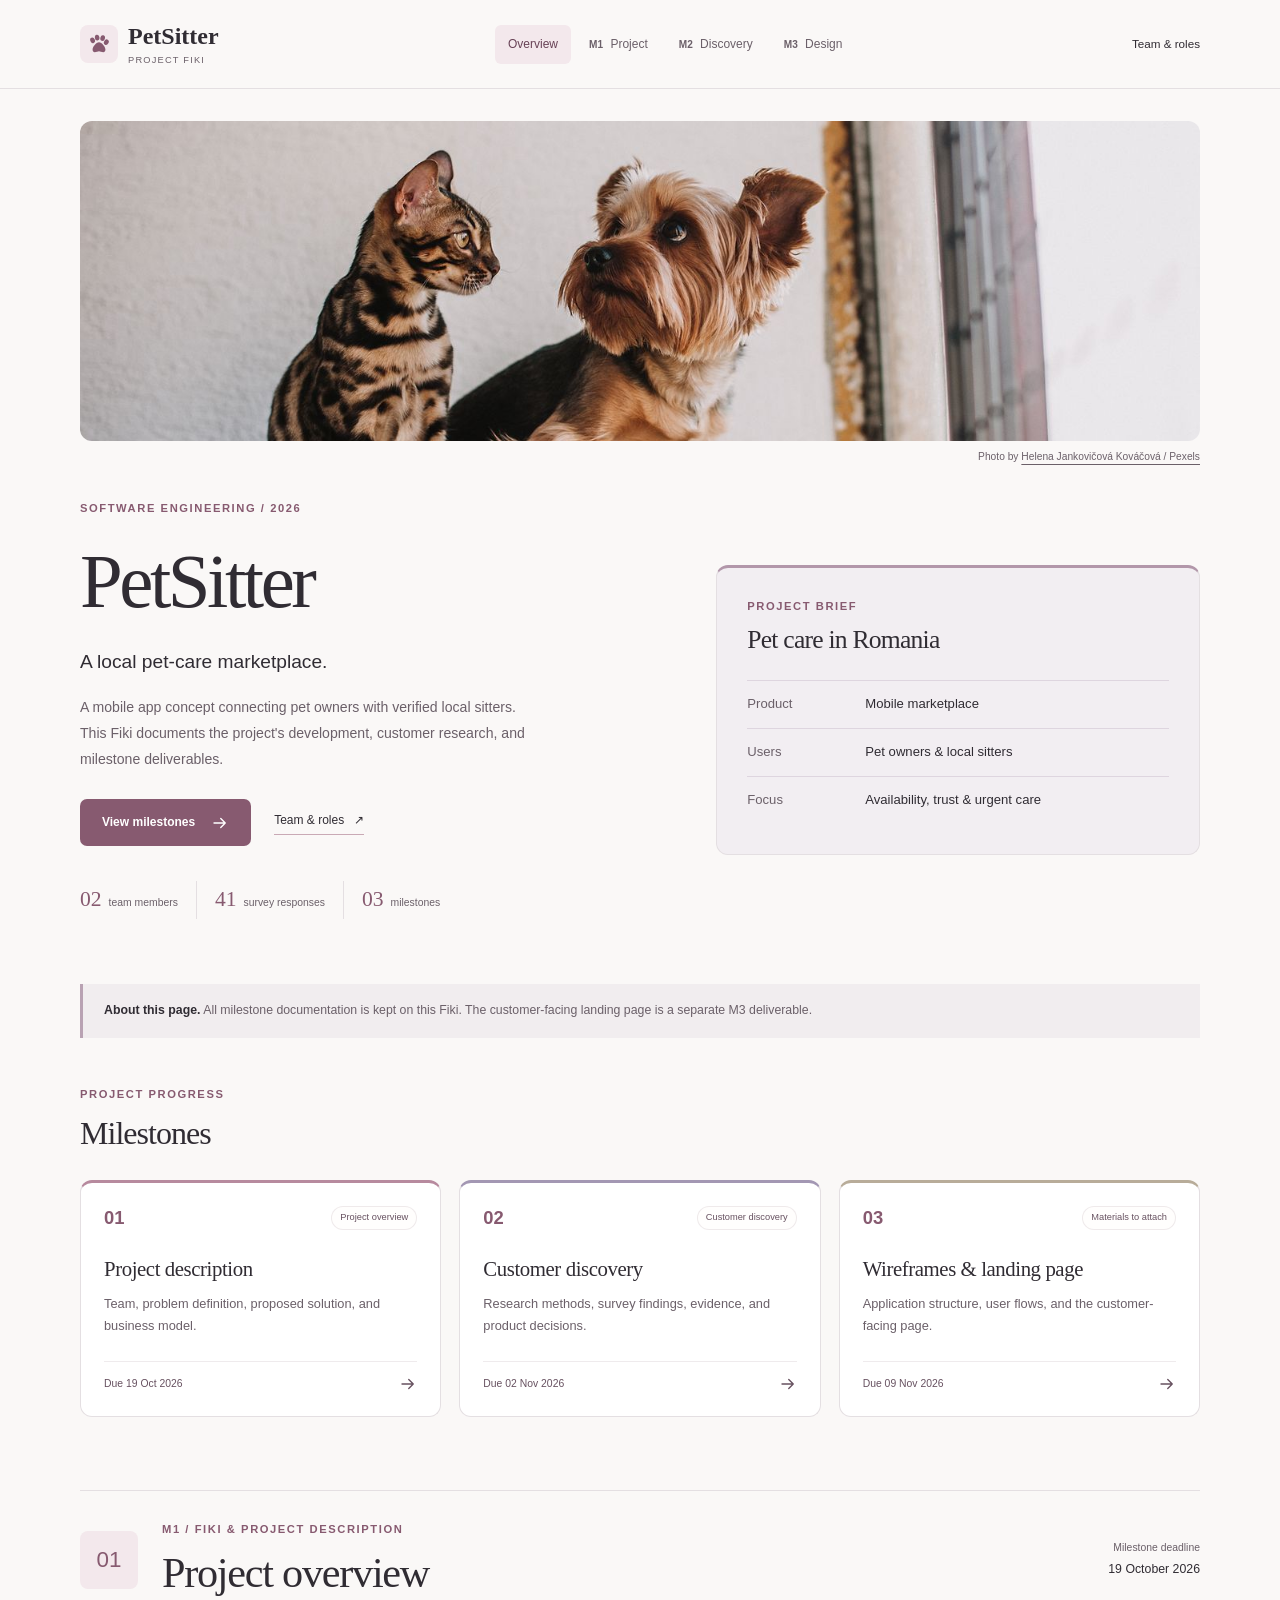
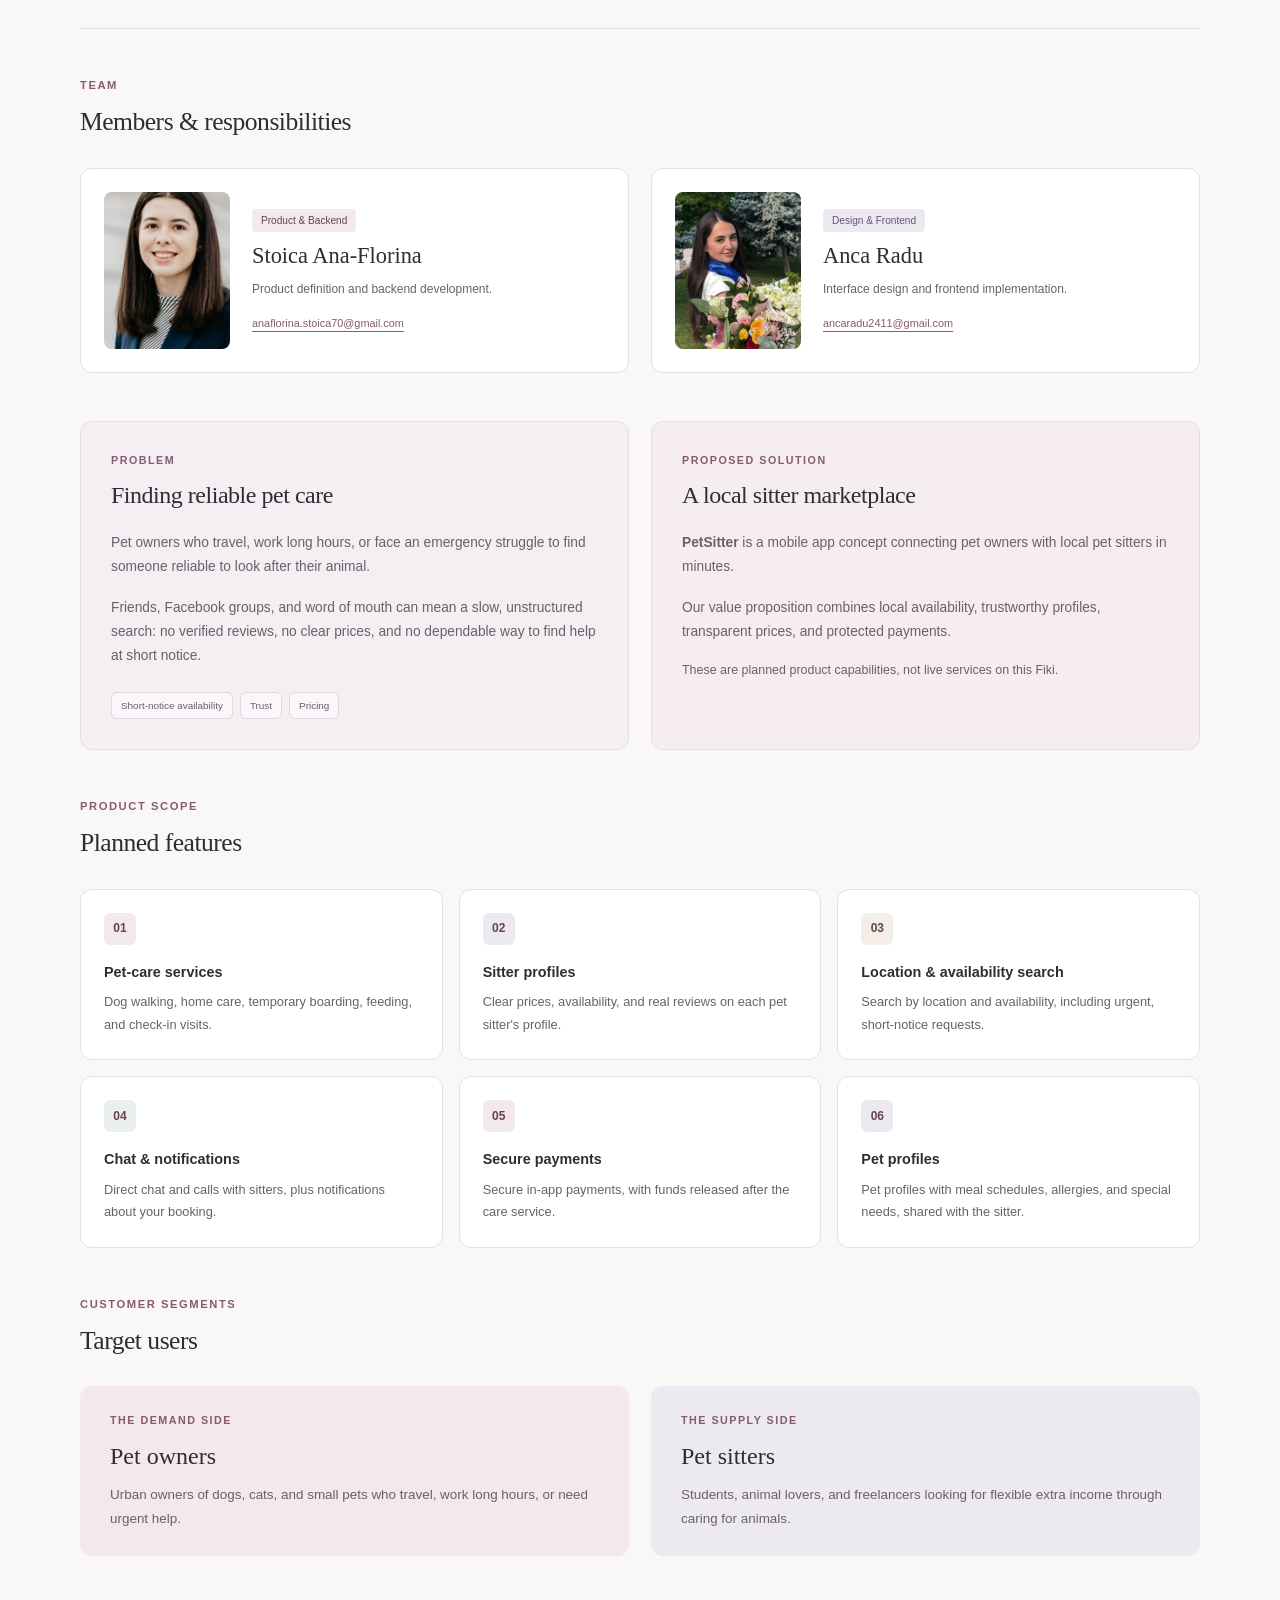
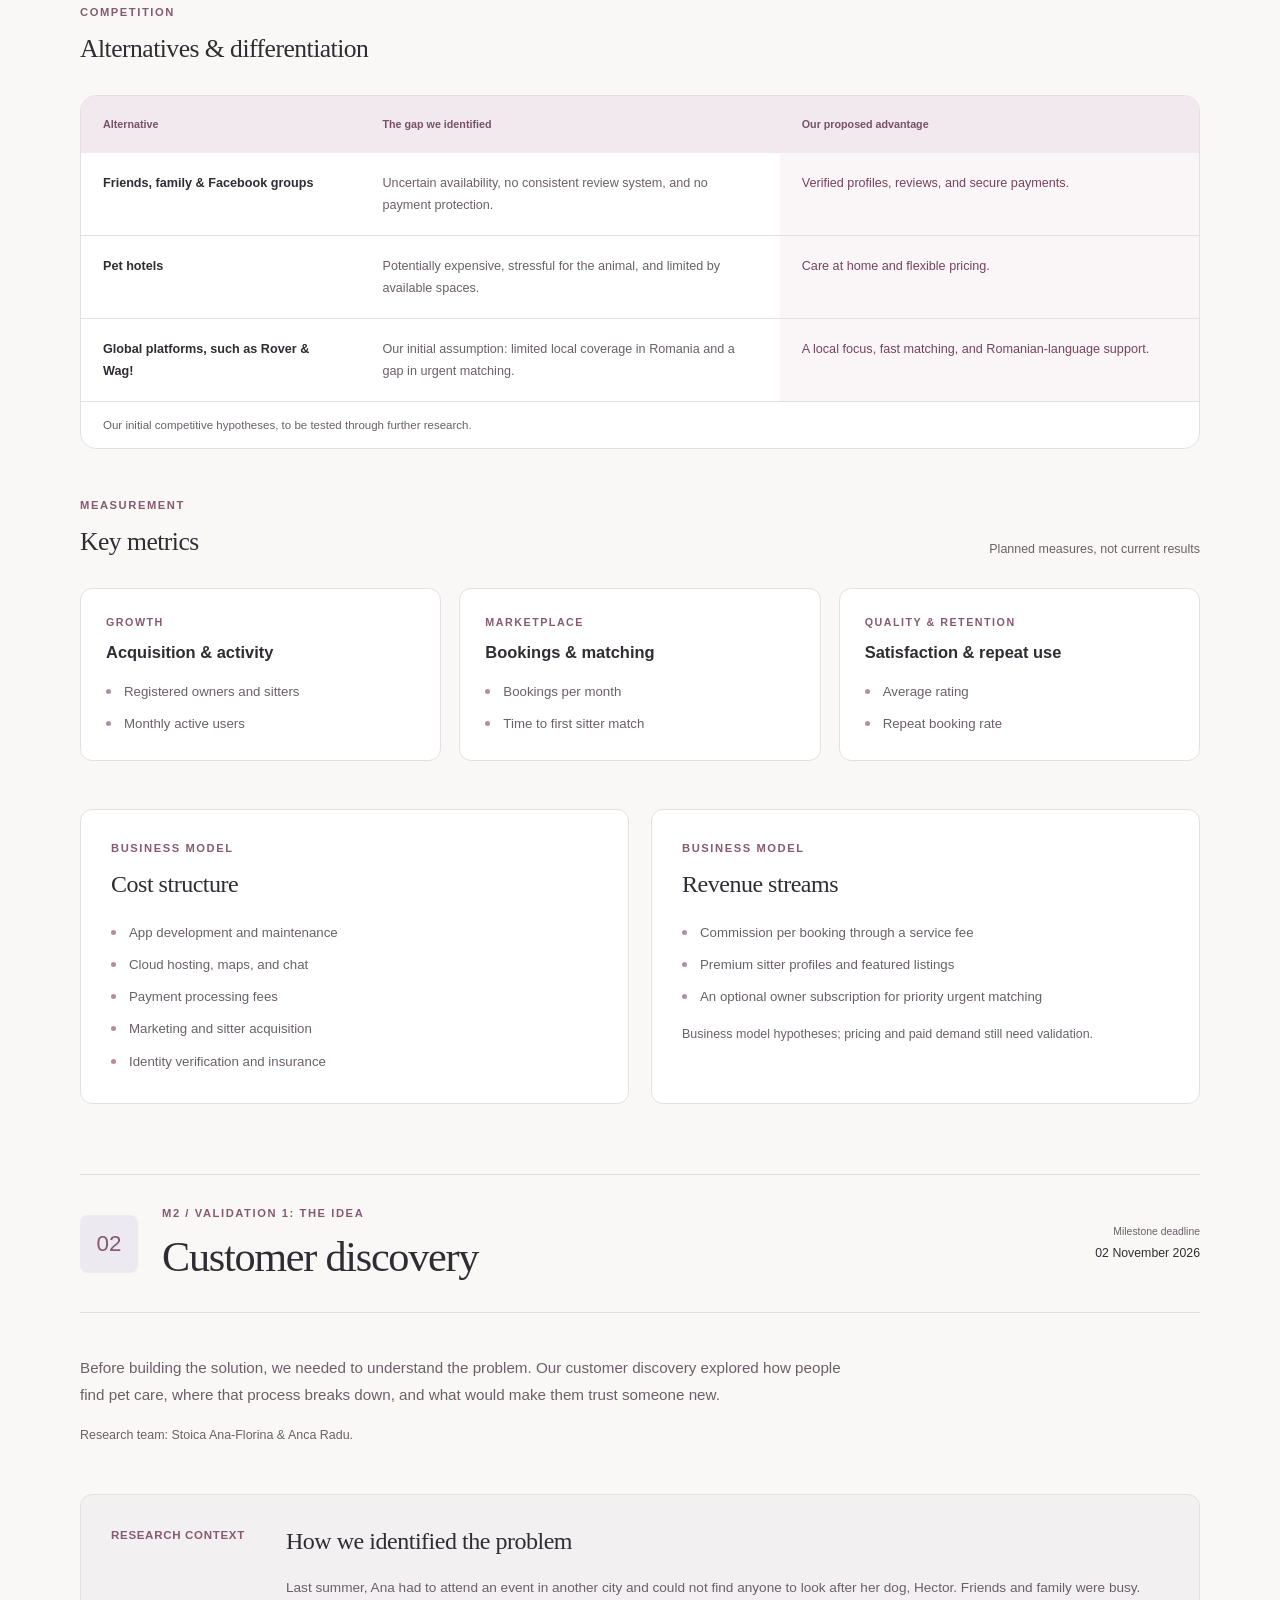
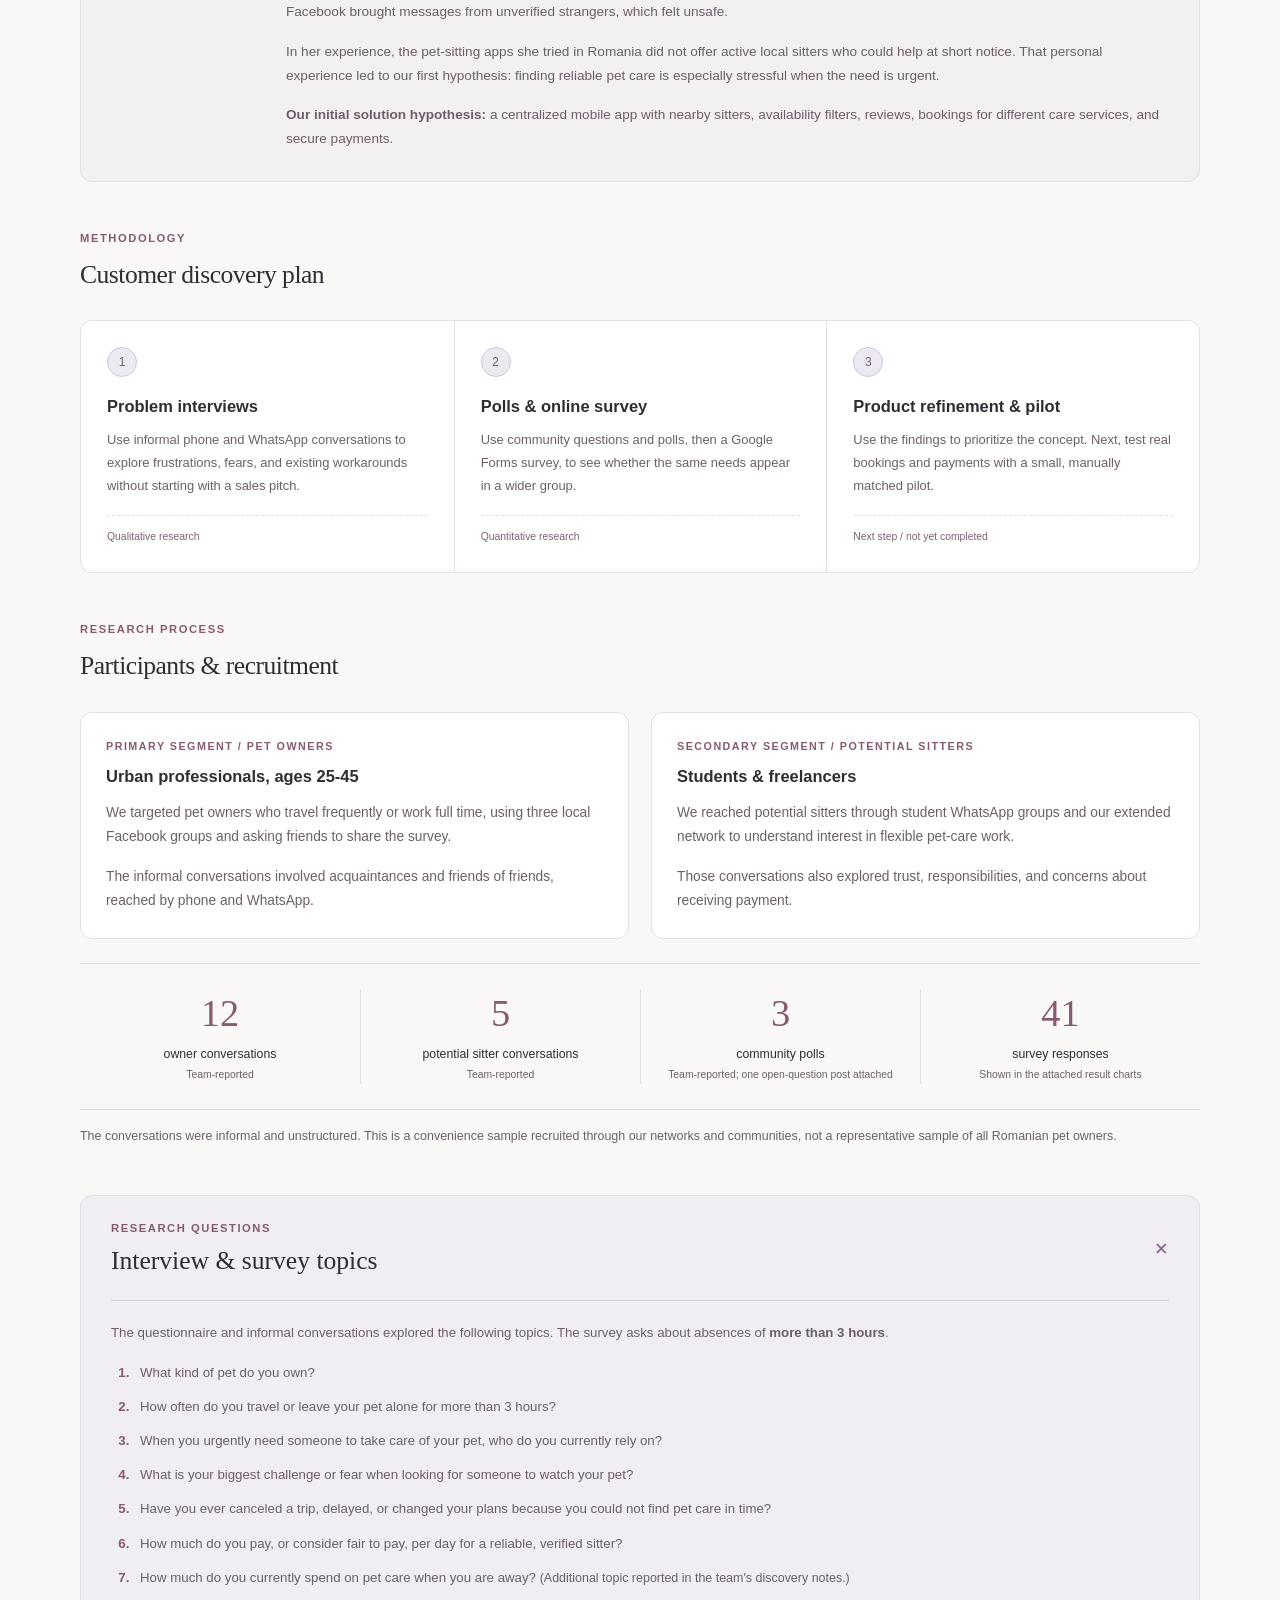
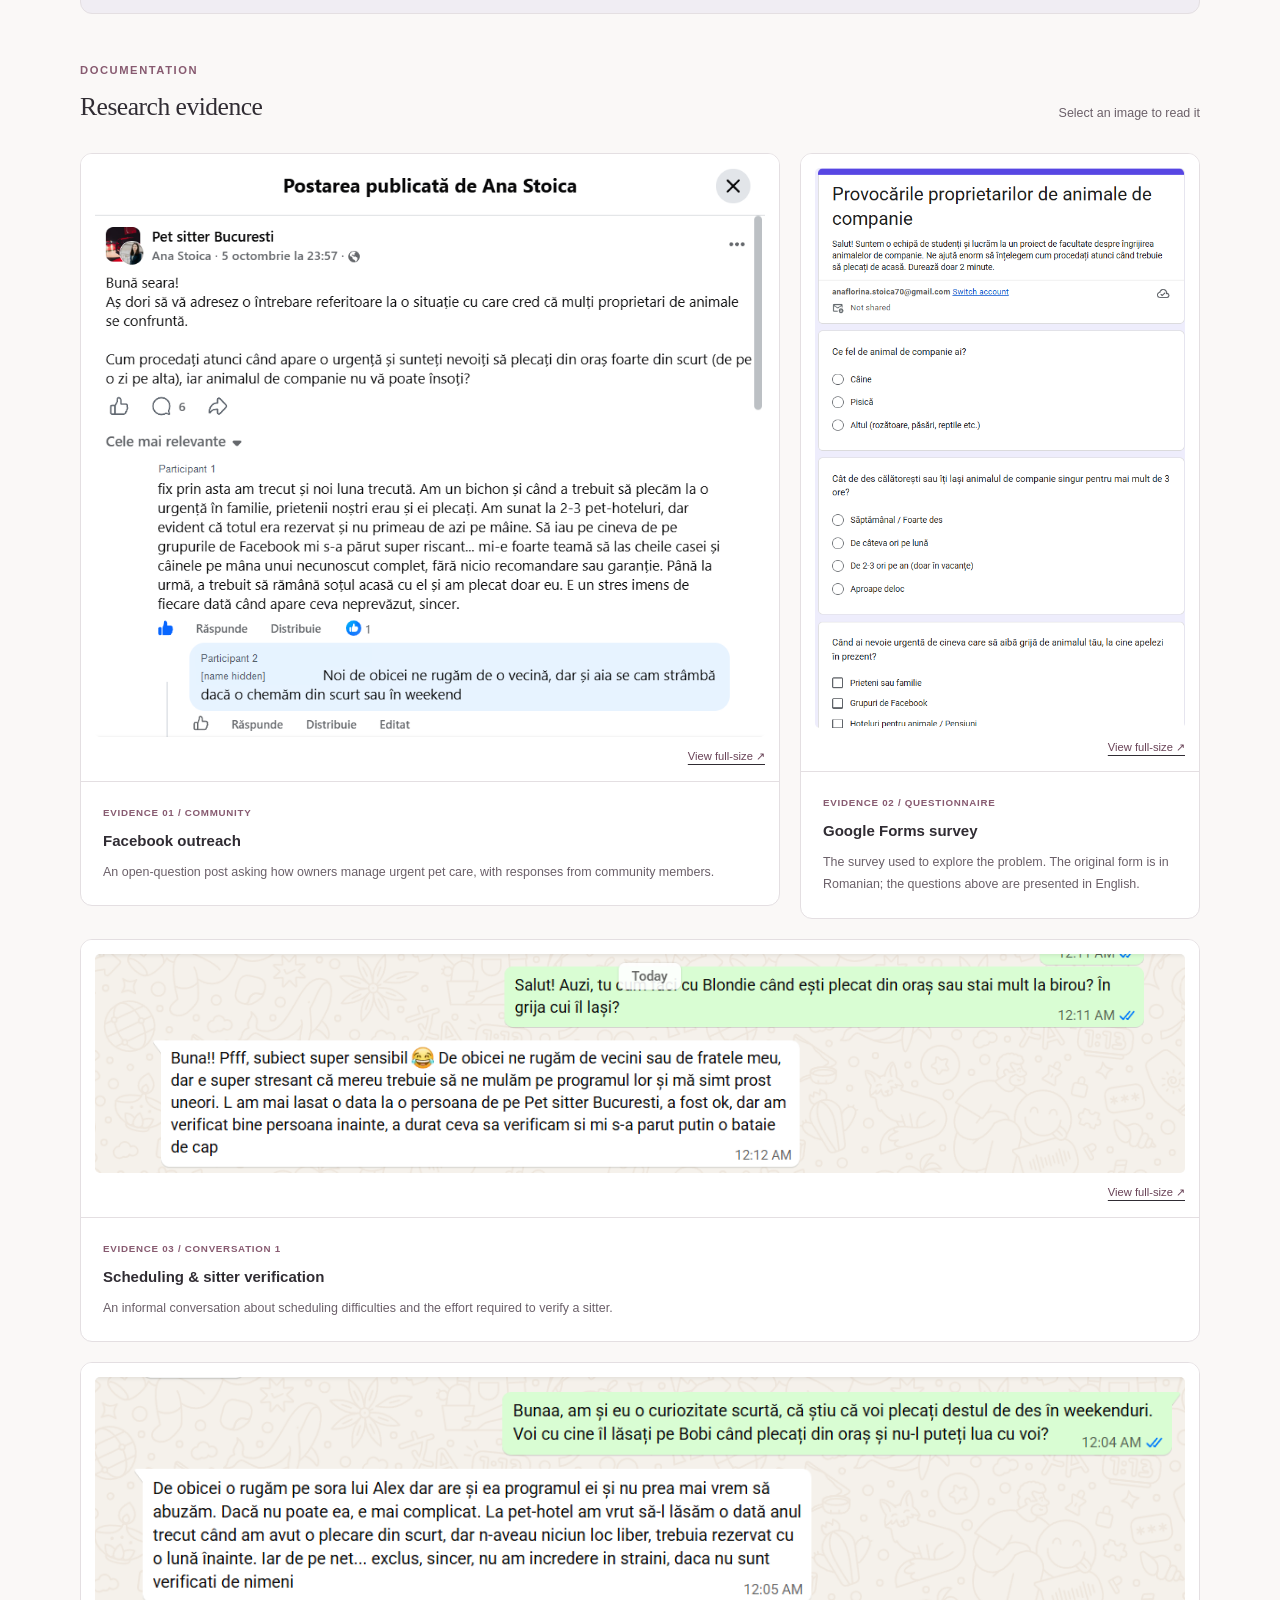
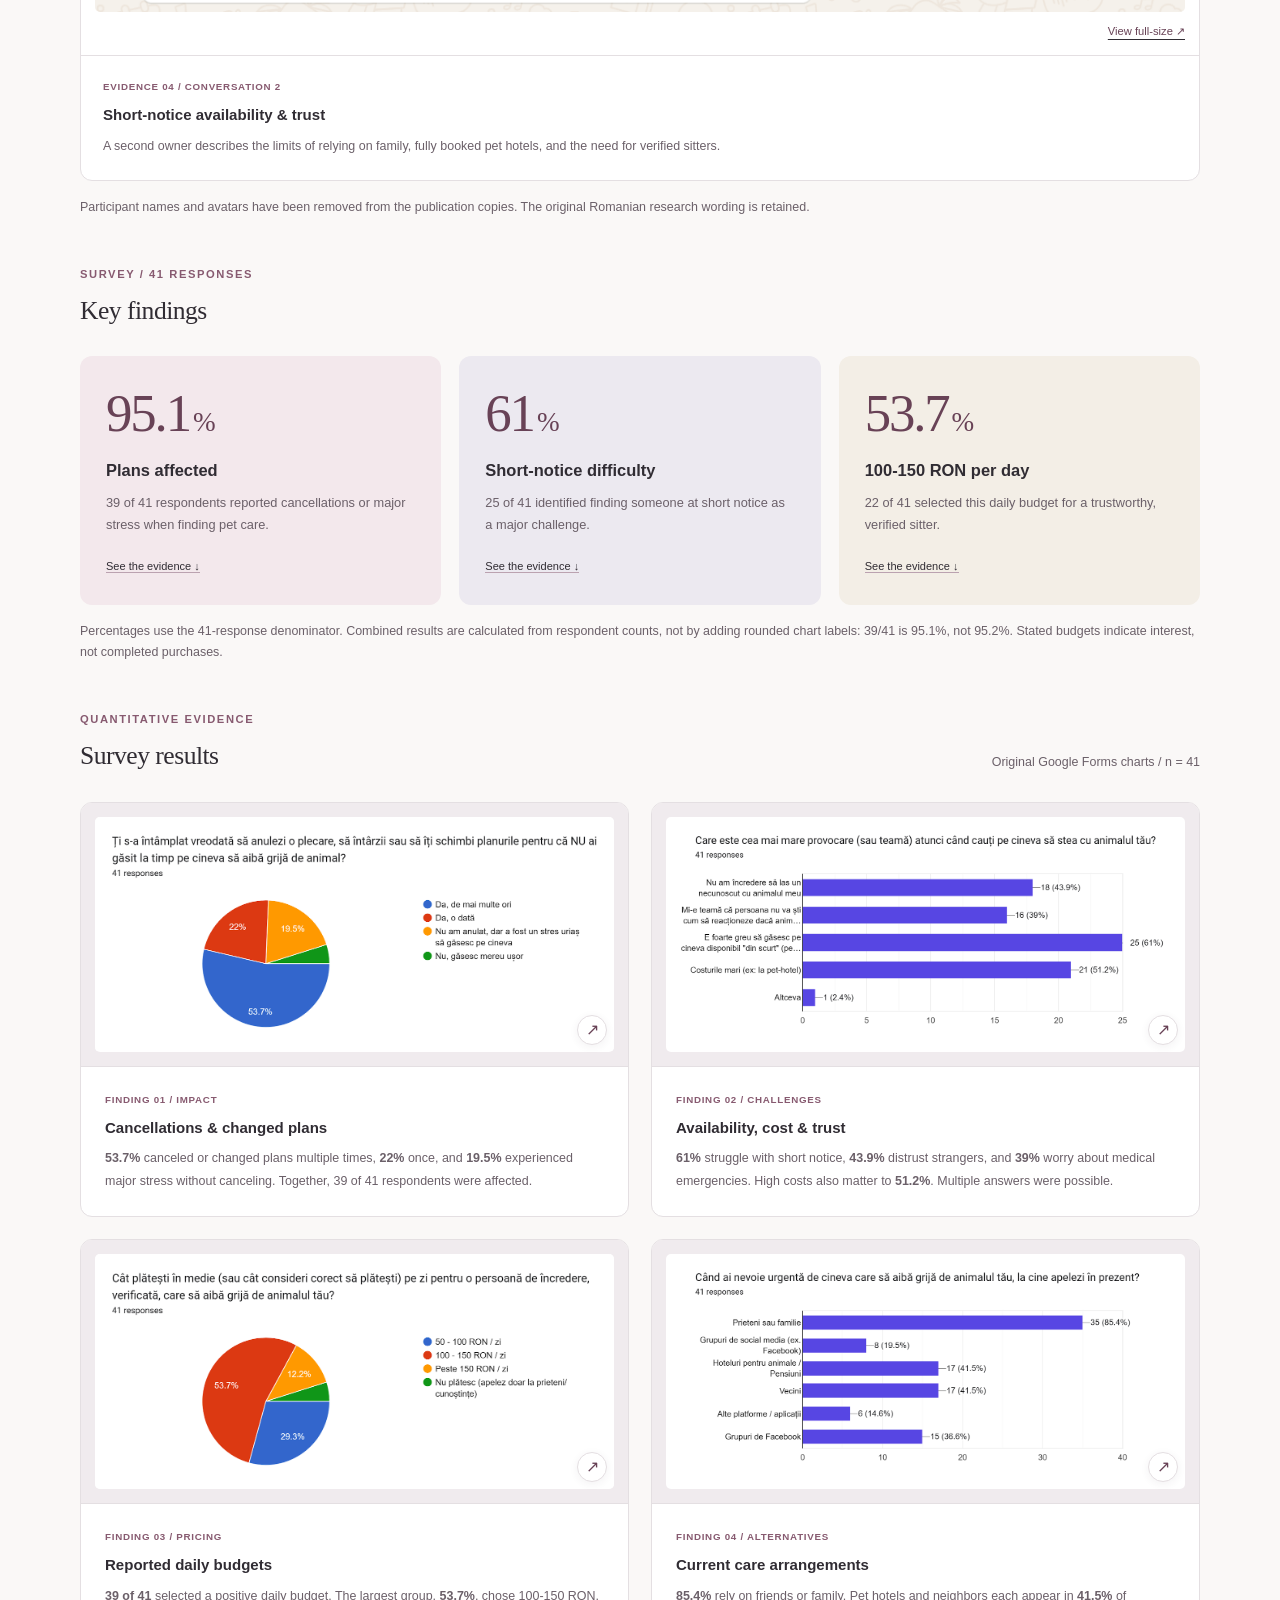
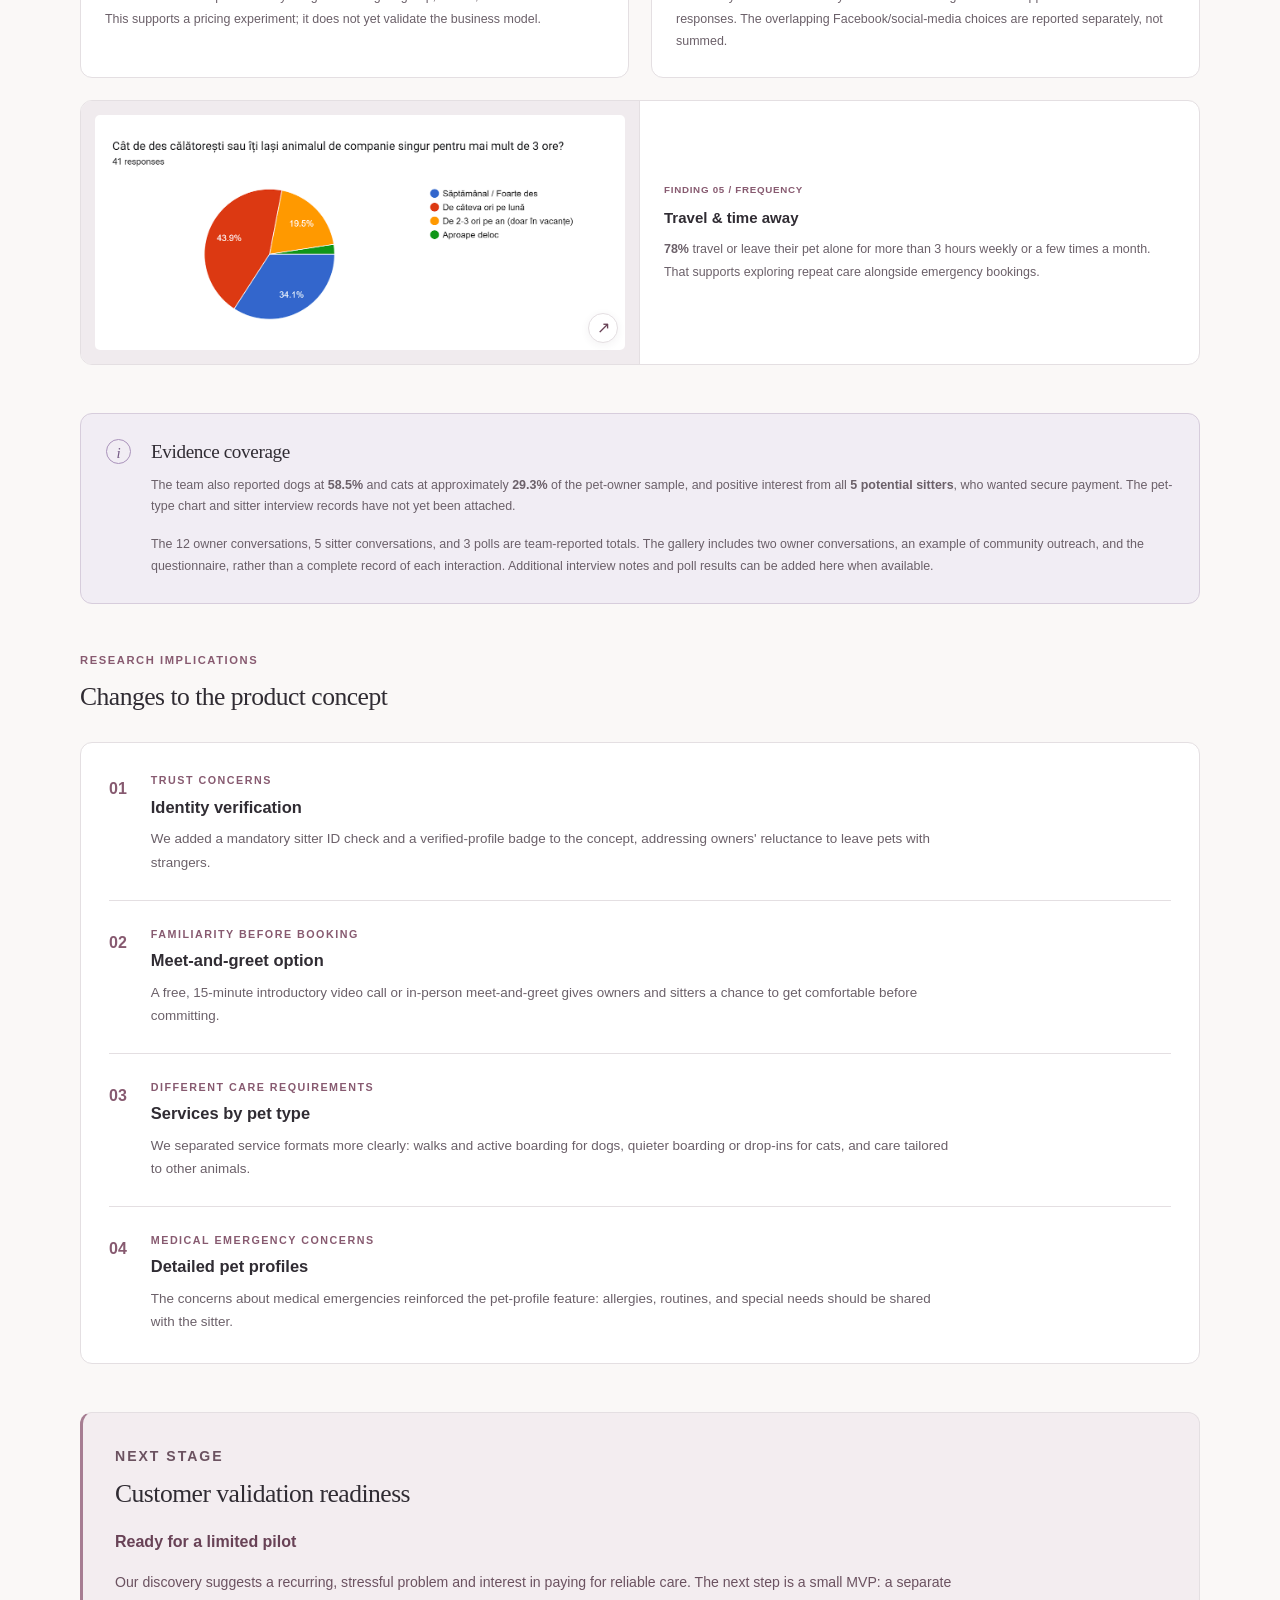
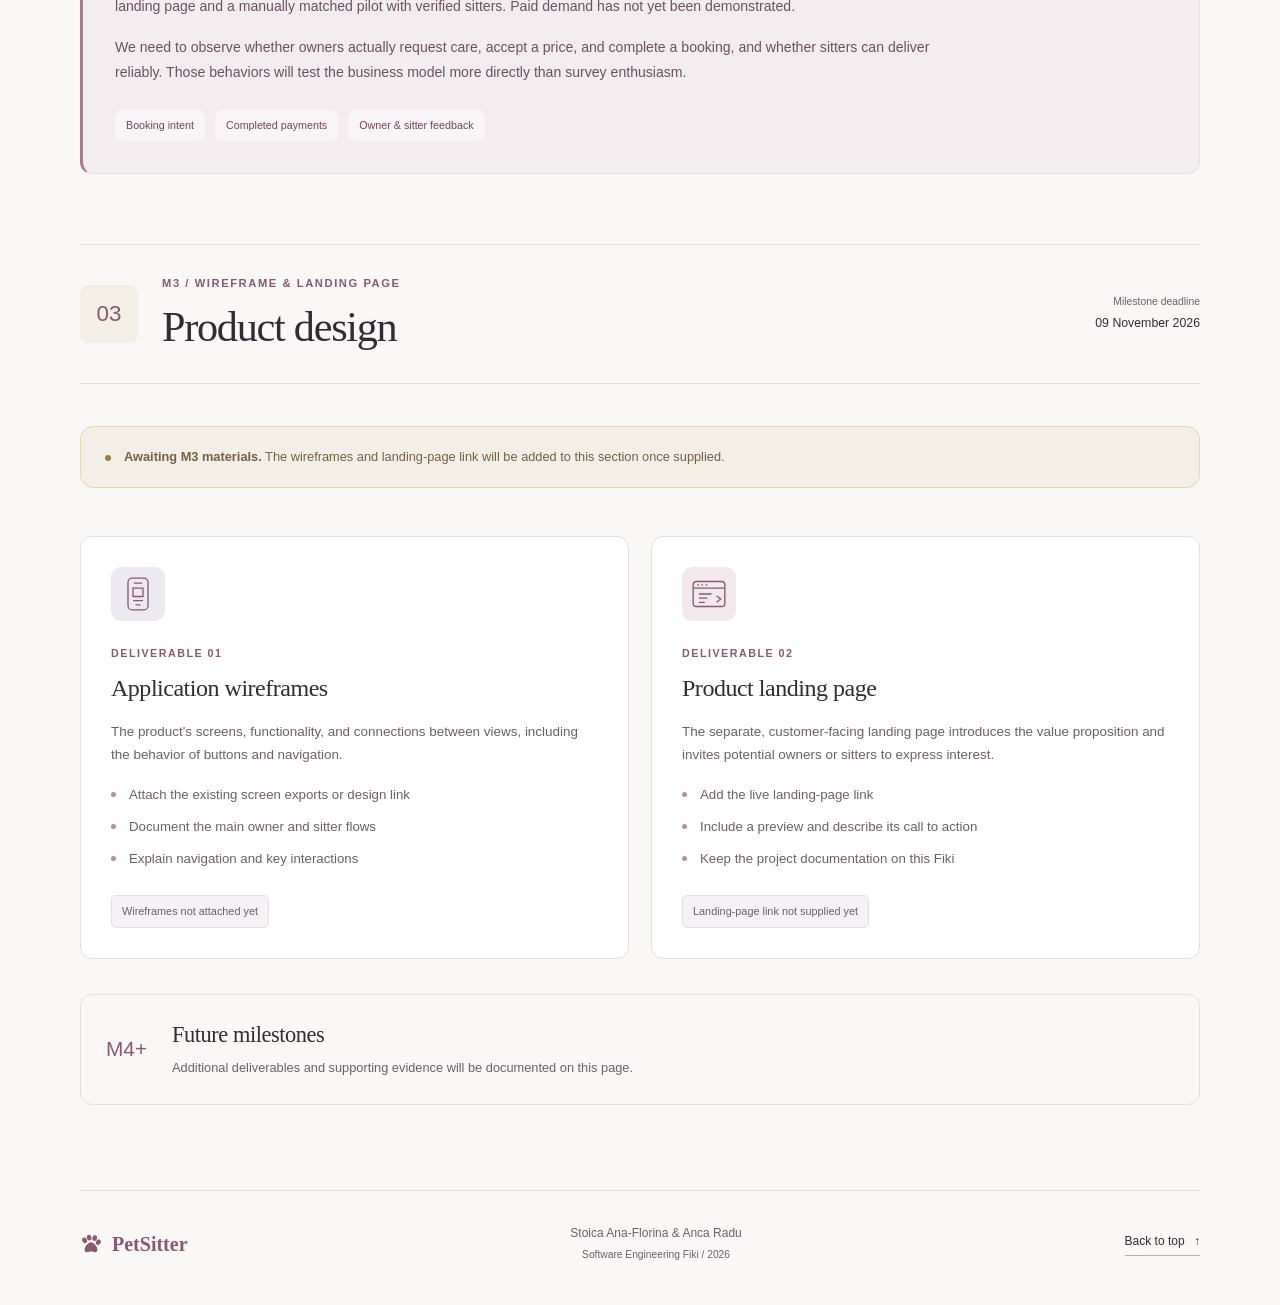
==== index.html @ 3c9943f8 "Fix research evidence framing and include both owner conversations Keep screenshot proportions, enla" ====
<!doctype html>
<html lang="en">
  <head>
    <meta charset="UTF-8">
    <meta name="viewport" content="width=device-width, initial-scale=1">
    <meta name="description" content="PetSitter software engineering project: project definition, customer discovery, research evidence, and product design.">
    <meta name="theme-color" content="#faf8f7">
    <meta property="og:title" content="PetSitter | Project Fiki">
    <meta property="og:description" content="Project documentation, customer research, and milestone deliverables for PetSitter, a local pet-care marketplace.">
    <meta property="og:type" content="website">
    <title>PetSitter | Project Fiki</title>
    <link rel="icon" href="assets/favicon.svg" type="image/svg+xml">
    <link rel="stylesheet" href="styles.css">
    <script src="script.js" defer></script>
  </head>
  <body>
    <a class="skip-link" href="#main">Skip to content</a>
    <svg class="icon-library" xmlns="http://www.w3.org/2000/svg" aria-hidden="true">
      <symbol id="icon-paw" viewBox="0 0 24 24">
        <ellipse cx="5" cy="8" rx="2.5" ry="3.1" transform="rotate(-25 5 8)"/>
        <ellipse cx="10" cy="5" rx="2.5" ry="3.1" transform="rotate(-8 10 5)"/>
        <ellipse cx="16" cy="5.5" rx="2.5" ry="3.1" transform="rotate(15 16 5.5)"/>
        <ellipse cx="20" cy="10" rx="2.5" ry="3.1" transform="rotate(30 20 10)"/>
        <path d="M5 18c0-3 4-8 7-8s7 5 7 8c0 5-5 2-7 2s-7 3-7-2Z"/>
      </symbol>
      <symbol id="icon-arrow" viewBox="0 0 24 24">
        <path d="M4 12h15m-6-6 6 6-6 6" fill="none" stroke="currentColor" stroke-width="1.8" stroke-linecap="round" stroke-linejoin="round"/>
      </symbol>
    </svg>

    <header class="site-header">
      <div class="header-inner wrap">
        <a class="brand" href="#overview" aria-label="PetSitter Fiki, back to overview">
          <span class="brand-mark"><svg class="icon" aria-hidden="true"><use href="#icon-paw"/></svg></span>
          <span>PetSitter<span class="brand-caption">Project Fiki</span></span>
        </a>
        <nav class="main-nav" aria-label="Milestone navigation">
          <a href="#overview" aria-current="location">Overview</a>
          <a href="#m1"><span>M1</span> Project</a>
          <a href="#m2"><span>M2</span> Discovery</a>
          <a href="#m3"><span>M3</span> Design</a>
        </nav>
        <a class="team-link" href="#team">Team &amp; roles</a>
      </div>
      <div class="reading-progress" aria-hidden="true"><span></span></div>
    </header>

    <main id="main">
      <section class="hero wrap" id="overview" data-section aria-labelledby="hero-title">
        <figure class="hero-photo">
          <img src="assets/pets-hero.jpg" alt="A Bengal cat and a Yorkshire Terrier sitting together beside a window." width="1400" height="932" fetchpriority="high" decoding="async">
          <figcaption>Photo by <a href="https://www.pexels.com/photo/dog-and-cat-sitting-together-16395150/" target="_blank" rel="noopener noreferrer">Helena Jankovi&#269;ov&#225; Kov&#225;&#269;ov&#225; / Pexels</a></figcaption>
        </figure>
        <div class="hero-copy">
          <p class="eyebrow">Software engineering / 2026</p>
          <h1 id="hero-title">PetSitter</h1>
          <p class="hero-intro">A local pet-care marketplace.</p>
          <p class="hero-description">A mobile app concept connecting pet owners with verified local sitters. This Fiki documents the project's development, customer research, and milestone deliverables.</p>
          <div class="hero-actions">
            <a class="button button-primary" href="#milestones">View milestones <svg class="icon" aria-hidden="true"><use href="#icon-arrow"/></svg></a>
            <a class="text-link" href="#team">Team &amp; roles <span aria-hidden="true">&#8599;</span></a>
          </div>
          <div class="hero-facts">
            <span><strong>02</strong> team members</span>
            <span><strong>41</strong> survey responses</span>
            <span><strong>03</strong> milestones</span>
          </div>
        </div>
        <aside class="project-summary" aria-labelledby="summary-title">
          <p class="eyebrow">Project brief</p>
          <h2 id="summary-title">Pet care in Romania</h2>
          <dl>
            <div><dt>Product</dt><dd>Mobile marketplace</dd></div>
            <div><dt>Users</dt><dd>Pet owners &amp; local sitters</dd></div>
            <div><dt>Focus</dt><dd>Availability, trust &amp; urgent care</dd></div>
          </dl>
        </aside>
      </section>

      <div class="fiki-note wrap"><p><strong>About this page.</strong> All milestone documentation is kept on this Fiki. The customer-facing landing page is a separate M3 deliverable.</p></div>

      <section class="journey wrap" id="milestones" aria-labelledby="journey-title">
        <div class="section-heading compact">
          <div><p class="eyebrow">Project progress</p><h2 id="journey-title">Milestones</h2></div>
        </div>
        <div class="milestone-grid">
          <a class="milestone-card pink" href="#m1">
            <div class="card-top"><span class="milestone-number">01</span><span class="badge">Project overview</span></div>
            <h3>Project description</h3><p>Team, problem definition, proposed solution, and business model.</p>
            <div class="card-bottom"><span>Due <time datetime="2026-10-19">19 Oct 2026</time></span><svg class="icon" aria-hidden="true"><use href="#icon-arrow"/></svg></div>
          </a>
          <a class="milestone-card lilac" href="#m2">
            <div class="card-top"><span class="milestone-number">02</span><span class="badge">Customer discovery</span></div>
            <h3>Customer discovery</h3><p>Research methods, survey findings, evidence, and product decisions.</p>
            <div class="card-bottom"><span>Due <time datetime="2026-11-02">02 Nov 2026</time></span><svg class="icon" aria-hidden="true"><use href="#icon-arrow"/></svg></div>
          </a>
          <a class="milestone-card butter" href="#m3">
            <div class="card-top"><span class="milestone-number">03</span><span class="badge">Materials to attach</span></div>
            <h3>Wireframes &amp; landing page</h3><p>Application structure, user flows, and the customer-facing page.</p>
            <div class="card-bottom"><span>Due <time datetime="2026-11-09">09 Nov 2026</time></span><svg class="icon" aria-hidden="true"><use href="#icon-arrow"/></svg></div>
          </a>
        </div>
      </section>

      <section class="milestone-section wrap" id="m1" data-section aria-labelledby="m1-title">
        <header class="milestone-heading">
          <span class="chapter-number pink">01</span>
          <div><p class="eyebrow">M1 / Fiki &amp; project description</p><h2 id="m1-title">Project overview</h2></div>
          <p class="deadline">Milestone deadline<time datetime="2026-10-19">19 October 2026</time></p>
        </header>
        <div class="section-block" id="team">
          <div class="block-heading"><div><p class="eyebrow">Team</p><h3>Members &amp; responsibilities</h3></div></div>
          <div class="team-grid">
            <article class="team-card">
              <div class="team-photo"><img src="assets/ana-stoica.jpg" alt="Stoica Ana-Florina" width="1280" height="719" loading="lazy"></div>
              <div class="team-copy"><span class="role-tag">Product &amp; Backend</span><h4>Stoica Ana-Florina</h4><p>Product definition and backend development.</p><a href="mailto:anaflorina.stoica70@gmail.com">anaflorina.stoica70@gmail.com</a></div>
            </article>
            <article class="team-card">
              <div class="team-photo"><img src="assets/anca-radu.jpg" alt="Anca Radu" width="1280" height="719" loading="lazy"></div>
              <div class="team-copy"><span class="role-tag lilac">Design &amp; Frontend</span><h4>Anca Radu</h4><p>Interface design and frontend implementation.</p><a href="mailto:ancaradu2411@gmail.com">ancaradu2411@gmail.com</a></div>
            </article>
          </div>
        </div>

        <div class="two-column section-block">
          <article class="panel problem-panel"><span class="mini-label">Problem</span><h3>Finding reliable pet care</h3><p>Pet owners who travel, work long hours, or face an emergency struggle to find someone reliable to look after their animal.</p><p>Friends, Facebook groups, and word of mouth can mean a slow, unstructured search: no verified reviews, no clear prices, and no dependable way to find help at short notice.</p><div class="tag-row"><span>Short-notice availability</span><span>Trust</span><span>Pricing</span></div></article>
          <article class="panel solution-panel"><span class="mini-label">Proposed solution</span><h3>A local sitter marketplace</h3><p><strong>PetSitter</strong> is a mobile app concept connecting pet owners with local pet sitters in minutes.</p><p>Our value proposition combines local availability, trustworthy profiles, transparent prices, and protected payments.</p><p class="small-note">These are planned product capabilities, not live services on this Fiki.</p></article>
        </div>

        <div class="section-block">
          <div class="block-heading"><div><p class="eyebrow">Product scope</p><h3>Planned features</h3></div></div>
          <div class="feature-grid">
            <article class="feature-card"><span class="feature-index pink">01</span><h4>Pet-care services</h4><p>Dog walking, home care, temporary boarding, feeding, and check-in visits.</p></article>
            <article class="feature-card"><span class="feature-index lilac">02</span><h4>Sitter profiles</h4><p>Clear prices, availability, and real reviews on each pet sitter's profile.</p></article>
            <article class="feature-card"><span class="feature-index butter">03</span><h4>Location &amp; availability search</h4><p>Search by location and availability, including urgent, short-notice requests.</p></article>
            <article class="feature-card"><span class="feature-index mint">04</span><h4>Chat &amp; notifications</h4><p>Direct chat and calls with sitters, plus notifications about your booking.</p></article>
            <article class="feature-card"><span class="feature-index pink">05</span><h4>Secure payments</h4><p>Secure in-app payments, with funds released after the care service.</p></article>
            <article class="feature-card"><span class="feature-index lilac">06</span><h4>Pet profiles</h4><p>Pet profiles with meal schedules, allergies, and special needs, shared with the sitter.</p></article>
          </div>
        </div>

        <div class="section-block">
          <div class="block-heading"><div><p class="eyebrow">Customer segments</p><h3>Target users</h3></div></div>
          <div class="two-column">
            <article class="audience-card pink"><span class="mini-label">The demand side</span><h4>Pet owners</h4><p>Urban owners of dogs, cats, and small pets who travel, work long hours, or need urgent help.</p></article>
            <article class="audience-card lilac"><span class="mini-label">The supply side</span><h4>Pet sitters</h4><p>Students, animal lovers, and freelancers looking for flexible extra income through caring for animals.</p></article>
          </div>
        </div>

        <div class="section-block">
          <div class="block-heading"><div><p class="eyebrow">Competition</p><h3>Alternatives &amp; differentiation</h3></div></div>
          <div class="table-wrap" role="region" aria-label="Competition comparison" tabindex="0">
            <table>
              <caption>Our initial competitive hypotheses, to be tested through further research.</caption>
              <thead><tr><th scope="col">Alternative</th><th scope="col">The gap we identified</th><th scope="col">Our proposed advantage</th></tr></thead>
              <tbody>
                <tr><th scope="row">Friends, family &amp; Facebook groups</th><td>Uncertain availability, no consistent review system, and no payment protection.</td><td>Verified profiles, reviews, and secure payments.</td></tr>
                <tr><th scope="row">Pet hotels</th><td>Potentially expensive, stressful for the animal, and limited by available spaces.</td><td>Care at home and flexible pricing.</td></tr>
                <tr><th scope="row">Global platforms, such as Rover &amp; Wag!</th><td>Our initial assumption: limited local coverage in Romania and a gap in urgent matching.</td><td>A local focus, fast matching, and Romanian-language support.</td></tr>
              </tbody>
            </table>
          </div>
        </div>

        <div class="section-block">
          <div class="block-heading"><div><p class="eyebrow">Measurement</p><h3>Key metrics</h3></div><span class="quiet-label">Planned measures, not current results</span></div>
          <div class="three-column">
            <article class="small-card"><span class="mini-label">Growth</span><h4>Acquisition &amp; activity</h4><ul class="pretty-list"><li>Registered owners and sitters</li><li>Monthly active users</li></ul></article>
            <article class="small-card"><span class="mini-label">Marketplace</span><h4>Bookings &amp; matching</h4><ul class="pretty-list"><li>Bookings per month</li><li>Time to first sitter match</li></ul></article>
            <article class="small-card"><span class="mini-label">Quality &amp; retention</span><h4>Satisfaction &amp; repeat use</h4><ul class="pretty-list"><li>Average rating</li><li>Repeat booking rate</li></ul></article>
          </div>
        </div>

        <div class="two-column section-block">
          <article class="panel"><p class="eyebrow">Business model</p><h3>Cost structure</h3><ul class="pretty-list"><li>App development and maintenance</li><li>Cloud hosting, maps, and chat</li><li>Payment processing fees</li><li>Marketing and sitter acquisition</li><li>Identity verification and insurance</li></ul></article>
          <article class="panel"><p class="eyebrow">Business model</p><h3>Revenue streams</h3><ul class="pretty-list"><li>Commission per booking through a service fee</li><li>Premium sitter profiles and featured listings</li><li>An optional owner subscription for priority urgent matching</li></ul><p class="small-note">Business model hypotheses; pricing and paid demand still need validation.</p></article>
        </div>
      </section>

      <section class="milestone-section wrap" id="m2" data-section aria-labelledby="m2-title">
        <header class="milestone-heading">
          <span class="chapter-number lilac">02</span>
          <div><p class="eyebrow">M2 / Validation 1: the idea</p><h2 id="m2-title">Customer discovery</h2></div>
          <p class="deadline">Milestone deadline<time datetime="2026-11-02">02 November 2026</time></p>
        </header>
        <div class="research-intro"><p>Before building the solution, we needed to understand the problem. Our customer discovery explored how people find pet care, where that process breaks down, and what would make them trust someone new.</p><p class="small-note">Research team: Stoica Ana-Florina &amp; Anca Radu.</p></div>

        <article class="origin-story section-block">
          <div class="story-label">Research context</div>
          <div><h3>How we identified the problem</h3><p>Last summer, Ana had to attend an event in another city and could not find anyone to look after her dog, Hector. Friends and family were busy. Facebook brought messages from unverified strangers, which felt unsafe.</p><p>In her experience, the pet-sitting apps she tried in Romania did not offer active local sitters who could help at short notice. That personal experience led to our first hypothesis: finding reliable pet care is especially stressful when the need is urgent.</p><p><strong>Our initial solution hypothesis:</strong> a centralized mobile app with nearby sitters, availability filters, reviews, bookings for different care services, and secure payments.</p></div>
        </article>

        <div class="section-block">
          <div class="block-heading"><div><p class="eyebrow">Methodology</p><h3>Customer discovery plan</h3></div></div>
          <div class="discovery-steps">
            <article><span class="step-number">1</span><h4>Problem interviews</h4><p>Use informal phone and WhatsApp conversations to explore frustrations, fears, and existing workarounds without starting with a sales pitch.</p><span class="step-label">Qualitative research</span></article>
            <article><span class="step-number">2</span><h4>Polls &amp; online survey</h4><p>Use community questions and polls, then a Google Forms survey, to see whether the same needs appear in a wider group.</p><span class="step-label">Quantitative research</span></article>
            <article><span class="step-number">3</span><h4>Product refinement &amp; pilot</h4><p>Use the findings to prioritize the concept. Next, test real bookings and payments with a small, manually matched pilot.</p><span class="step-label">Next step / not yet completed</span></article>
          </div>
        </div>

        <div class="section-block">
          <div class="block-heading"><div><p class="eyebrow">Research process</p><h3>Participants &amp; recruitment</h3></div></div>
          <div class="two-column">
            <article class="small-card"><span class="mini-label">Primary segment / pet owners</span><h4>Urban professionals, ages 25-45</h4><p>We targeted pet owners who travel frequently or work full time, using three local Facebook groups and asking friends to share the survey.</p><p>The informal conversations involved acquaintances and friends of friends, reached by phone and WhatsApp.</p></article>
            <article class="small-card"><span class="mini-label">Secondary segment / potential sitters</span><h4>Students &amp; freelancers</h4><p>We reached potential sitters through student WhatsApp groups and our extended network to understand interest in flexible pet-care work.</p><p>Those conversations also explored trust, responsibilities, and concerns about receiving payment.</p></article>
          </div>
          <div class="research-counts">
            <div><strong>12</strong><span>owner conversations</span><small>Team-reported</small></div>
            <div><strong>5</strong><span>potential sitter conversations</span><small>Team-reported</small></div>
            <div><strong>3</strong><span>community polls</span><small>Team-reported; one open-question post attached</small></div>
            <div><strong>41</strong><span>survey responses</span><small>Shown in the attached result charts</small></div>
          </div>
          <p class="small-note">The conversations were informal and unstructured. This is a convenience sample recruited through our networks and communities, not a representative sample of all Romanian pet owners.</p>
        </div>

        <details class="question-list section-block" open>
          <summary><span><span class="eyebrow">Research questions</span><span class="details-title">Interview &amp; survey topics</span></span><span class="details-toggle" aria-hidden="true">+</span></summary>
          <div class="details-content">
            <p>The questionnaire and informal conversations explored the following topics. The survey asks about absences of <strong>more than 3 hours</strong>.</p>
            <ol>
              <li>What kind of pet do you own?</li>
              <li>How often do you travel or leave your pet alone for more than 3 hours?</li>
              <li>When you urgently need someone to take care of your pet, who do you currently rely on?</li>
              <li>What is your biggest challenge or fear when looking for someone to watch your pet?</li>
              <li>Have you ever canceled a trip, delayed, or changed your plans because you could not find pet care in time?</li>
              <li>How much do you pay, or consider fair to pay, per day for a reliable, verified sitter?</li>
              <li>How much do you currently spend on pet care when you are away? <span class="small-note">(Additional topic reported in the team's discovery notes.)</span></li>
            </ol>
          </div>
        </details>

        <div class="section-block">
          <div class="block-heading"><div><p class="eyebrow">Documentation</p><h3>Research evidence</h3></div><span class="quiet-label">Select an image to read it</span></div>
          <div class="evidence-grid process-gallery">
            <figure class="evidence-card">
              <a class="evidence-link" href="assets/evidence/community-question.png" data-caption="Community discovery: an open question about urgent pet care, with responses from owners. Participant identities are masked in this publication copy." aria-label="Enlarge the community question screenshot">
                <img src="assets/evidence/community-question.png" alt="Romanian Facebook discussion asking what owners do when they must leave town urgently; a respondent describes unavailable relatives and full pet hotels." width="873" height="742" loading="lazy">
                <span class="evidence-open" aria-hidden="true">View full-size &#8599;</span>
              </a>
              <figcaption><span class="evidence-tag">Evidence 01 / Community</span><h4>Facebook outreach</h4><p>An open-question post asking how owners manage urgent pet care, with responses from community members.</p></figcaption>
            </figure>
            <figure class="evidence-card">
              <a class="evidence-link" href="assets/evidence/questionnaire.png" data-caption="The Romanian Google Forms questionnaire: pet type, travel or time away over 3 hours, and current care alternatives." aria-label="Enlarge the Google Forms questionnaire">
                <img src="assets/evidence/questionnaire.png" alt="Google Forms questionnaire titled Challenges of pet owners, showing questions on pet type, time away, and current care arrangements." width="606" height="917" loading="lazy">
                <span class="evidence-open" aria-hidden="true">View full-size &#8599;</span>
              </a>
              <figcaption><span class="evidence-tag">Evidence 02 / Questionnaire</span><h4>Google Forms survey</h4><p>The survey used to explore the problem. The original form is in Romanian; the questions above are presented in English.</p></figcaption>
            </figure>
            <figure class="evidence-card message-card">
              <a class="evidence-link" href="assets/evidence/owner-conversation.png" data-caption="Owner conversation 1: relying on neighbors and a brother, rearranging schedules, and the effort of verifying an unfamiliar sitter. The participant header has been removed." aria-label="Enlarge owner conversation 1">
                <img src="assets/evidence/owner-conversation.png" alt="A Romanian chat in which a pet owner describes relying on neighbors or family, feeling stressed about schedules, and spending time verifying a sitter." width="1222" height="246" loading="lazy">
                <span class="evidence-open" aria-hidden="true">View full-size &#8599;</span>
              </a>
              <figcaption><span class="evidence-tag">Evidence 03 / Conversation 1</span><h4>Scheduling &amp; sitter verification</h4><p>An informal conversation about scheduling difficulties and the effort required to verify a sitter.</p></figcaption>
            </figure>
            <figure class="evidence-card message-card">
              <a class="evidence-link" href="assets/evidence/owner-conversation-2.png" data-caption="Owner conversation 2: depending on a relative, finding no pet-hotel spaces for a short-notice trip, and concerns about trusting unverified strangers. The participant header has been removed." aria-label="Enlarge owner conversation 2">
                <img src="assets/evidence/owner-conversation-2.png" alt="A Romanian chat about relying on a relative, unavailable pet-hotel spaces at short notice, and distrust of unverified strangers." width="1167" height="251" loading="lazy">
                <span class="evidence-open" aria-hidden="true">View full-size &#8599;</span>
              </a>
              <figcaption><span class="evidence-tag">Evidence 04 / Conversation 2</span><h4>Short-notice availability &amp; trust</h4><p>A second owner describes the limits of relying on family, fully booked pet hotels, and the need for verified sitters.</p></figcaption>
            </figure>
          </div>
          <p class="small-note">Participant names and avatars have been removed from the publication copies. The original Romanian research wording is retained.</p>
        </div>

        <div class="section-block">
          <div class="block-heading"><div><p class="eyebrow">Survey / 41 responses</p><h3>Key findings</h3></div></div>
          <div class="finding-highlights">
            <article class="pink"><span class="finding-number">95.1<span>%</span></span><h4>Plans affected</h4><p>39 of 41 respondents reported cancellations or major stress when finding pet care.</p><a href="#result-plans">See the evidence <span aria-hidden="true">&#8595;</span></a></article>
            <article class="lilac"><span class="finding-number">61<span>%</span></span><h4>Short-notice difficulty</h4><p>25 of 41 identified finding someone at short notice as a major challenge.</p><a href="#result-challenges">See the evidence <span aria-hidden="true">&#8595;</span></a></article>
            <article class="butter"><span class="finding-number">53.7<span>%</span></span><h4>100-150 RON per day</h4><p>22 of 41 selected this daily budget for a trustworthy, verified sitter.</p><a href="#result-budget">See the evidence <span aria-hidden="true">&#8595;</span></a></article>
          </div>
          <p class="small-note">Percentages use the 41-response denominator. Combined results are calculated from respondent counts, not by adding rounded chart labels: 39/41 is 95.1%, not 95.2%. Stated budgets indicate interest, not completed purchases.</p>
        </div>

        <div class="section-block results-section">
          <div class="block-heading"><div><p class="eyebrow">Quantitative evidence</p><h3>Survey results</h3></div><span class="quiet-label">Original Google Forms charts / n = 41</span></div>
          <div class="results-grid">
            <figure class="evidence-card result-card" id="result-plans">
              <a class="evidence-link" href="assets/evidence/changed-plans.png" data-caption="Impact on plans (41 responses): 53.7% canceled or changed plans multiple times, 22% once, 19.5% experienced major stress without canceling, and 4.9% found care easily. 39/41 were affected overall." aria-label="Enlarge the chart showing impact on owners' plans">
                <img src="assets/evidence/changed-plans.png" alt="Pie chart: 53.7% changed plans multiple times, 22% once, 19.5% experienced major stress, and the remaining 4.9% found care easily." width="1280" height="579" loading="lazy">
                <span class="zoom-label" aria-hidden="true">&#8599;</span>
              </a>
              <figcaption><span class="evidence-tag">Finding 01 / Impact</span><h4>Cancellations &amp; changed plans</h4><p><strong>53.7%</strong> canceled or changed plans multiple times, <strong>22%</strong> once, and <strong>19.5%</strong> experienced major stress without canceling. Together, 39 of 41 respondents were affected.</p></figcaption>
            </figure>
            <figure class="evidence-card result-card" id="result-challenges">
              <a class="evidence-link" href="assets/evidence/care-challenges.png" data-caption="Pet-care challenges (41 responses, multiple selections): short notice 61%, high costs 51.2%, trust in strangers 43.9%, emergency handling 39%, other 2.4%." aria-label="Enlarge the chart of pet-care challenges">
                <img src="assets/evidence/care-challenges.png" alt="Bar chart: 25 respondents cite short notice, 21 high costs, 18 distrust of strangers, 16 emergency handling, and 1 other concern." width="1280" height="609" loading="lazy">
                <span class="zoom-label" aria-hidden="true">&#8599;</span>
              </a>
              <figcaption><span class="evidence-tag">Finding 02 / Challenges</span><h4>Availability, cost &amp; trust</h4><p><strong>61%</strong> struggle with short notice, <strong>43.9%</strong> distrust strangers, and <strong>39%</strong> worry about medical emergencies. High costs also matter to <strong>51.2%</strong>. Multiple answers were possible.</p></figcaption>
            </figure>
            <figure class="evidence-card result-card" id="result-budget">
              <a class="evidence-link" href="assets/evidence/daily-budget.png" data-caption="Daily budget for verified care (41 responses): 29.3% selected 50-100 RON, 53.7% selected 100-150 RON, 12.2% selected over 150 RON, and 4.9% do not pay. This is stated spending or a fair-price estimate, not a sales result." aria-label="Enlarge the chart of daily care budgets">
                <img src="assets/evidence/daily-budget.png" alt="Daily budget pie chart: 29.3% for 50-100 RON, 53.7% for 100-150 RON, 12.2% above 150 RON, and 4.9% do not pay." width="1280" height="579" loading="lazy">
                <span class="zoom-label" aria-hidden="true">&#8599;</span>
              </a>
              <figcaption><span class="evidence-tag">Finding 03 / Pricing</span><h4>Reported daily budgets</h4><p><strong>39 of 41</strong> selected a positive daily budget. The largest group, <strong>53.7%</strong>, chose 100-150 RON. This supports a pricing experiment; it does not yet validate the business model.</p></figcaption>
            </figure>
            <figure class="evidence-card result-card" id="result-alternatives">
              <a class="evidence-link" href="assets/evidence/current-alternatives.png" data-caption="Current alternatives (41 responses, multiple selections): friends or family 85.4%, pet hotels 41.5%, neighbors 41.5%, Facebook groups 36.6%, social media groups 19.5%, other apps 14.6%. The two overlapping social-media options must not be added together." aria-label="Enlarge the chart of current care alternatives">
                <img src="assets/evidence/current-alternatives.png" alt="Bar chart showing friends or family as the leading option at 85.4%, followed by hotels and neighbors at 41.5% each." width="1280" height="609" loading="lazy">
                <span class="zoom-label" aria-hidden="true">&#8599;</span>
              </a>
              <figcaption><span class="evidence-tag">Finding 04 / Alternatives</span><h4>Current care arrangements</h4><p><strong>85.4%</strong> rely on friends or family. Pet hotels and neighbors each appear in <strong>41.5%</strong> of responses. The overlapping Facebook/social-media choices are reported separately, not summed.</p></figcaption>
            </figure>
            <figure class="evidence-card result-card wide-result" id="result-frequency">
              <a class="evidence-link" href="assets/evidence/travel-frequency.png" data-caption="Travel or leaving a pet alone for over 3 hours (41 responses): 34.1% weekly or very often, 43.9% a few times per month, 19.5% two or three times per year, and 2.4% almost never. Weekly and monthly responses total 32/41, or 78%." aria-label="Enlarge the chart of travel and time-away frequency">
                <img src="assets/evidence/travel-frequency.png" alt="Pie chart: 34.1% weekly or very often, 43.9% a few times monthly, 19.5% two or three times yearly, and 2.4% almost never." width="1280" height="539" loading="lazy">
                <span class="zoom-label" aria-hidden="true">&#8599;</span>
              </a>
              <figcaption><span class="evidence-tag">Finding 05 / Frequency</span><h4>Travel &amp; time away</h4><p><strong>78%</strong> travel or leave their pet alone for more than 3 hours weekly or a few times a month. That supports exploring repeat care alongside emergency bookings.</p></figcaption>
            </figure>
          </div>
        </div>

        <aside class="evidence-note section-block" aria-labelledby="evidence-note-title">
          <span class="note-symbol" aria-hidden="true">i</span><div><h3 id="evidence-note-title">Evidence coverage</h3><p>The team also reported dogs at <strong>58.5%</strong> and cats at approximately <strong>29.3%</strong> of the pet-owner sample, and positive interest from all <strong>5 potential sitters</strong>, who wanted secure payment. The pet-type chart and sitter interview records have not yet been attached.</p><p>The 12 owner conversations, 5 sitter conversations, and 3 polls are team-reported totals. The gallery includes two owner conversations, an example of community outreach, and the questionnaire, rather than a complete record of each interaction. Additional interview notes and poll results can be added here when available.</p></div>
        </aside>

        <div class="section-block">
          <div class="block-heading"><div><p class="eyebrow">Research implications</p><h3>Changes to the product concept</h3></div></div>
          <div class="pivot-list">
            <article><span class="pivot-number">01</span><div><span class="mini-label">Trust concerns</span><h4>Identity verification</h4><p>We added a mandatory sitter ID check and a verified-profile badge to the concept, addressing owners' reluctance to leave pets with strangers.</p></div></article>
            <article><span class="pivot-number">02</span><div><span class="mini-label">Familiarity before booking</span><h4>Meet-and-greet option</h4><p>A free, 15-minute introductory video call or in-person meet-and-greet gives owners and sitters a chance to get comfortable before committing.</p></div></article>
            <article><span class="pivot-number">03</span><div><span class="mini-label">Different care requirements</span><h4>Services by pet type</h4><p>We separated service formats more clearly: walks and active boarding for dogs, quieter boarding or drop-ins for cats, and care tailored to other animals.</p></div></article>
            <article><span class="pivot-number">04</span><div><span class="mini-label">Medical emergency concerns</span><h4>Detailed pet profiles</h4><p>The concerns about medical emergencies reinforced the pet-profile feature: allergies, routines, and special needs should be shared with the sitter.</p></div></article>
          </div>
        </div>

        <article class="validation-card section-block">
          <p class="eyebrow">Next stage</p><h3>Customer validation readiness</h3><p class="validation-answer">Ready for a limited pilot</p><p>Our discovery suggests a recurring, stressful problem and interest in paying for reliable care. The next step is a small MVP: a separate landing page and a manually matched pilot with verified sitters. Paid demand has not yet been demonstrated.</p><p>We need to observe whether owners actually request care, accept a price, and complete a booking, and whether sitters can deliver reliably. Those behaviors will test the business model more directly than survey enthusiasm.</p><div class="validation-tags"><span>Booking intent</span><span>Completed payments</span><span>Owner &amp; sitter feedback</span></div>
        </article>
      </section>

      <section class="milestone-section wrap" id="m3" data-section aria-labelledby="m3-title">
        <header class="milestone-heading">
          <span class="chapter-number butter">03</span>
          <div><p class="eyebrow">M3 / Wireframe &amp; landing page</p><h2 id="m3-title">Product design</h2></div>
          <p class="deadline">Milestone deadline<time datetime="2026-11-09">09 November 2026</time></p>
        </header>
        <div class="migration-note"><span class="status-dot"></span><p><strong>Awaiting M3 materials.</strong> The wireframes and landing-page link will be added to this section once supplied.</p></div>
        <div class="two-column section-block">
          <article class="deliverable-card">
            <div class="deliverable-icon lilac" aria-hidden="true"><svg viewBox="0 0 48 48" fill="none" stroke="currentColor" stroke-width="1.6"><rect x="12" y="5" width="24" height="38" rx="5"/><path d="M19 11h10M18 17h12v10H18zM18 32h12M21 37h6"/></svg></div>
            <span class="mini-label">Deliverable 01</span><h3>Application wireframes</h3><p>The product's screens, functionality, and connections between views, including the behavior of buttons and navigation.</p><ul class="pretty-list"><li>Attach the existing screen exports or design link</li><li>Document the main owner and sitter flows</li><li>Explain navigation and key interactions</li></ul><span class="pending-label">Wireframes not attached yet</span>
          </article>
          <article class="deliverable-card">
            <div class="deliverable-icon pink" aria-hidden="true"><svg viewBox="0 0 48 48" fill="none" stroke="currentColor" stroke-width="1.6"><rect x="5" y="9" width="38" height="30" rx="4"/><path d="M5 17h38M10 13h2m3 0h2m3 0h2M12 24h15M12 29h10M12 34h7"/><path d="m33 26 5 4-5 4"/></svg></div>
            <span class="mini-label">Deliverable 02</span><h3>Product landing page</h3><p>The separate, customer-facing landing page introduces the value proposition and invites potential owners or sitters to express interest.</p><ul class="pretty-list"><li>Add the live landing-page link</li><li>Include a preview and describe its call to action</li><li>Keep the project documentation on this Fiki</li></ul><span class="pending-label">Landing-page link not supplied yet</span>
          </article>
        </div>
        <div class="next-chapter"><span class="next-chapter-mark" aria-hidden="true">M4+</span><div><h3>Future milestones</h3><p>Additional deliverables and supporting evidence will be documented on this page.</p></div></div>
      </section>
    </main>

    <footer class="site-footer wrap"><a class="brand footer-brand" href="#overview"><svg class="icon" aria-hidden="true"><use href="#icon-paw"/></svg><span>PetSitter</span></a><p>Stoica Ana-Florina &amp; Anca Radu<br><span>Software Engineering Fiki / 2026</span></p><a class="text-link" href="#overview">Back to top <span aria-hidden="true">&#8593;</span></a></footer>

    <dialog class="evidence-dialog" id="evidence-dialog" aria-labelledby="evidence-title">
      <div class="dialog-toolbar"><h2 id="evidence-title">Research evidence</h2><button class="dialog-close" type="button" aria-label="Close evidence viewer">Close <span aria-hidden="true">&times;</span></button></div>
      <div class="dialog-image-wrap" role="region" aria-label="Research image, scroll to read" tabindex="0"><img id="evidence-image" src="assets/evidence/community-question.png" alt="" width="873" height="742" loading="lazy"></div>
      <p class="dialog-caption" id="evidence-caption"></p>
      <div class="dialog-controls"><button type="button" id="evidence-previous" aria-label="Previous evidence image">&#8592; Previous</button><span id="evidence-counter" aria-live="polite"></span><button type="button" id="evidence-next" aria-label="Next evidence image">Next &#8594;</button><a id="evidence-original" href="assets/evidence/community-question.png" target="_blank" rel="noopener noreferrer">Open full-size <span aria-hidden="true">&#8599;</span></a></div>
    </dialog>
  </body>
</html>
---- styles.css ----
:root {
  color-scheme: light;
  --paper: #faf8f7;
  --white: #ffffff;
  --ink: #302c33;
  --muted: #6b6069;
  --rose: #875a70;
  --rose-dark: #684256;
  --pink: #f3e8ec;
  --lilac: #ece9f0;
  --butter: #f3eee6;
  --mint: #eaf0ed;
  --line: #e4dfe2;
  --radius: 12px;
  --serif: Georgia, "Times New Roman", serif;
  --sans: "Segoe UI", "Helvetica Neue", Arial, sans-serif;
}

* { box-sizing: border-box; }
html { scroll-behavior: smooth; scroll-padding-top: 120px; }
body { margin: 0; color: var(--ink); background: var(--paper); font-family: var(--sans); font-size: 15px; line-height: 1.75; }
a { color: inherit; text-underline-offset: 4px; }
button { font: inherit; cursor: pointer; }
button, a, summary { -webkit-tap-highlight-color: transparent; }
button:focus-visible, a:focus-visible, summary:focus-visible, [tabindex]:focus-visible { outline: 3px solid var(--rose); outline-offset: 5px; }
::selection { color: var(--ink); background: #e8c1d1; }
img { display: block; max-width: 100%; height: auto; }
svg { display: block; }
p { margin: 0 0 1rem; }
p:last-child { margin-bottom: 0; }
h1, h2, h3, h4 { margin: 0; text-wrap: balance; }
h1, h2, h3 { font-family: var(--serif); font-weight: 400; }
h1 { font-size: clamp(3.4rem, 6vw, 5rem); line-height: 1.1; letter-spacing: -.045em; }
h2 { font-size: clamp(1.9rem, 3.3vw, 2.7rem); line-height: 1.2; letter-spacing: -.03em; }
h3 { font-size: 1.5rem; line-height: 1.35; letter-spacing: -.02em; }
h4 { font-size: 1.03rem; line-height: 1.45; }
em { color: var(--rose); font-weight: 400; }
strong { font-weight: 700; }
.wrap { width: min(1120px, calc(100% - 64px)); margin-inline: auto; }
.icon { width: 22px; height: 22px; fill: currentColor; flex-shrink: 0; }
.icon-library { position: absolute; width: 0; height: 0; overflow: hidden; }
.pink { background: var(--pink); }
.lilac { background: var(--lilac); }
.butter { background: var(--butter); }
.mint { background: var(--mint); }
.eyebrow, .mini-label { margin-bottom: 10px; color: var(--rose); font-size: .7rem; font-weight: 700; letter-spacing: .14em; line-height: 1.6; text-transform: uppercase; }
.mini-label { display: block; font-size: .67rem; }
.small-note, .quiet-label { color: var(--muted); font-size: .78rem; line-height: 1.7; }
.small-note { margin-top: 16px; }
.quiet-label { max-width: 220px; text-align: right; }
.skip-link { position: fixed; top: -100px; left: 16px; z-index: 20; padding: 12px 20px; border-radius: 12px; color: white; background: var(--rose-dark); }
.skip-link:focus { top: 16px; }

.site-header { position: sticky; top: 0; z-index: 10; background: #faf8f7f5; border-bottom: 1px solid var(--line); backdrop-filter: blur(15px); }
.header-inner { display: flex; align-items: center; justify-content: space-between; gap: 20px; min-height: 88px; }
.brand { display: inline-flex; gap: 10px; align-items: center; text-decoration: none; font-family: var(--serif); font-size: 1.5rem; font-weight: 700; line-height: 1.2; }
.brand-mark { display: grid; width: 38px; height: 38px; place-items: center; color: var(--rose); background: var(--pink); border-radius: 8px; }
.brand-caption { display: block; margin-top: 4px; color: var(--muted); font-family: var(--sans); font-size: .58rem; font-weight: 400; letter-spacing: .13em; text-transform: uppercase; }
.main-nav { display: flex; align-items: center; gap: 5px; }
.main-nav a { padding: 9px 13px; border-radius: 6px; color: var(--muted); text-decoration: none; font-size: .75rem; white-space: nowrap; transition: background .2s, color .2s; }
.main-nav a span { margin-right: 4px; font-size: .63rem; font-weight: 700; }
.main-nav a:hover, .main-nav a[aria-current] { color: var(--rose-dark); background: var(--pink); }
.team-link { display: inline-flex; gap: 9px; align-items: center; text-decoration: none; font-size: .73rem; white-space: nowrap; }
.reading-progress { position: absolute; bottom: -1px; width: 100%; height: 2px; overflow: hidden; }
.reading-progress span { display: block; width: 100%; height: 100%; transform: scaleX(0); transform-origin: left; background: #b57d99; }

.hero { display: grid; grid-template-columns: minmax(0, 1.15fr) minmax(0, 1fr); align-items: center; gap: 36px 80px; padding-top: 32px; padding-bottom: 65px; }
.hero-photo { grid-column: 1 / -1; min-width: 0; }
.hero-photo img { width: 100%; height: clamp(240px, 25vw, 320px); object-fit: cover; object-position: center 42%; border-radius: var(--radius); }
.hero-photo figcaption { padding: 8px 0 0; color: var(--muted); font-size: .64rem; line-height: 1.5; text-align: right; }
.hero-copy > .eyebrow { margin-bottom: 22px; }
.status-dot { display: inline-block; flex-shrink: 0; width: 6px; height: 6px; border-radius: 50%; background: var(--rose); }
.hero-intro { max-width: 450px; margin-top: 20px; font-size: 1.2rem; }
.hero-description { max-width: 450px; color: var(--muted); font-size: .88rem; line-height: 1.85; }
.hero-actions { display: flex; flex-wrap: wrap; align-items: center; gap: 23px; margin-top: 27px; }
.button { display: inline-flex; align-items: center; justify-content: center; gap: 16px; min-height: 47px; padding: 11px 22px; border-radius: 7px; text-decoration: none; font-size: .75rem; font-weight: 600; transition: background .2s; }
.button-primary { background: var(--rose); color: #fff; }
.button-primary:hover { background: var(--rose-dark); }
.button .icon { width: 18px; height: 18px; }
.text-link { font-size: .75rem; text-decoration: none; border-bottom: 1px solid #c9a9b5; padding-bottom: 3px; }
.text-link span { margin-left: 6px; }
.hero-facts { display: flex; flex-wrap: wrap; gap: 0; margin-top: 35px; color: var(--muted); font-size: .65rem; }
.hero-facts > span { display: flex; align-items: baseline; gap: 7px; padding: 0 18px; border-right: 1px solid var(--line); }
.hero-facts > span:first-child { padding-left: 0; }
.hero-facts > span:last-child { padding-right: 0; border: 0; }
.hero-facts strong { color: var(--rose); font-family: var(--serif); font-size: 1.35rem; font-weight: 400; }
.project-summary { padding: 30px; border: 1px solid var(--line); border-top: 3px solid #b297aa; border-radius: var(--radius); background: #f2eef2; }
.project-summary h2 { font-size: 1.6rem; }
.project-summary dl { margin: 24px 0 0; font-size: .82rem; }
.project-summary dl > div { display: grid; grid-template-columns: 100px minmax(0, 1fr); gap: 18px; padding: 12px 0; border-top: 1px solid #ded5df; }
.project-summary dt { color: var(--muted); }
.project-summary dd { margin: 0; font-weight: 500; }
.fiki-note { padding: 16px 21px; border-left: 3px solid #b9a2b3; background: #f1edef; color: var(--muted); font-size: .77rem; }
.fiki-note strong { color: var(--ink); }

.journey { padding-top: 48px; padding-bottom: 48px; }
.section-heading, .block-heading { display: flex; align-items: end; justify-content: space-between; gap: 25px; margin-bottom: 28px; }
.compact h2 { font-size: 2rem; }
.milestone-grid, .three-column { display: grid; grid-template-columns: repeat(3, minmax(0, 1fr)); gap: 18px; }
.milestone-card { display: block; padding: 23px; border: 1px solid var(--line); border-radius: var(--radius); background: var(--white); text-decoration: none; transition: border-color .2s, background .2s; }
.milestone-card.pink { border-top: 3px solid #b78a9e; }
.milestone-card.lilac { border-top: 3px solid #a397b3; }
.milestone-card.butter { border-top: 3px solid #b8ac99; }
.milestone-card:hover { background: #f6f1f4; border-color: #b297aa; }
.card-top { display: flex; justify-content: space-between; align-items: center; gap: 10px; margin-bottom: 25px; }
.milestone-number { font-family: var(--sans); color: var(--rose); font-size: 1.15rem; font-weight: 600; line-height: 1; }
.badge { border: 1px solid #94758425; border-radius: 999px; padding: 4px 8px; color: #675160; font-size: .58rem; line-height: 1.5; background: #fffdfa60; }
.milestone-card h3 { margin-bottom: 10px; font-size: 1.3rem; }
.milestone-card p { color: var(--muted); font-size: .8rem; line-height: 1.7; }
.card-bottom { display: flex; align-items: center; justify-content: space-between; gap: 10px; margin-top: 24px; padding-top: 13px; border-top: 1px solid #94758425; color: #675160; font-size: .65rem; }
.card-bottom .icon { width: 18px; height: 18px; }

.milestone-section { padding-top: 25px; padding-bottom: 45px; }
.milestone-heading { display: grid; grid-template-columns: auto 1fr auto; align-items: center; gap: 24px; padding: 30px 0; border-top: 1px solid var(--line); border-bottom: 1px solid var(--line); margin-bottom: 42px; }
.chapter-number { display: grid; place-items: center; width: 58px; height: 58px; border-radius: 8px; font-family: var(--sans); font-size: 1.4rem; font-weight: 500; color: var(--rose); }
.milestone-heading .eyebrow { margin-bottom: 9px; }
.deadline { color: var(--muted); text-align: right; font-size: .65rem; line-height: 1.9; }
.deadline time { display: block; color: var(--ink); font-size: .77rem; }
.section-block { margin-top: 48px; }
.block-heading h3 { font-size: 1.6rem; }
.two-column, .team-grid { display: grid; grid-template-columns: repeat(2, minmax(0, 1fr)); gap: 22px; }
.team-card { display: flex; align-items: center; gap: 22px; padding: 23px; border: 1px solid var(--line); border-radius: var(--radius); background: var(--white); }
.team-photo { flex-shrink: 0; position: relative; width: 126px; }
.team-photo img { width: 126px; height: 157px; object-fit: cover; object-position: 51% center; border-radius: 8px; }
.team-card:first-child .team-photo img { object-position: 57% center; }
.team-copy { min-width: 0; }
.role-tag { display: inline-block; padding: 3px 9px; margin-bottom: 9px; border-radius: 4px; color: var(--rose-dark); background: var(--pink); font-size: .63rem; }
.role-tag.lilac { background: var(--lilac); color: #685179; }
.team-copy h4 { margin-bottom: 8px; font-family: var(--serif); font-size: 1.4rem; font-weight: 400; line-height: 1.3; }
.team-copy p { margin-bottom: 9px; color: var(--muted); font-size: .75rem; }
.team-copy a { color: var(--rose); font-size: .68rem; overflow-wrap: anywhere; }
.panel { padding: 30px; background: var(--white); border: 1px solid var(--line); border-radius: var(--radius); }
.panel h3 { margin-bottom: 20px; }
.panel > p:not(.eyebrow, .small-note), .small-card p { color: var(--muted); font-size: .86rem; }
.problem-panel { background: #f3eff3; }
.solution-panel { background: #f6eeee; }
.tag-row { display: flex; flex-wrap: wrap; gap: 7px; margin-top: 24px; }
.tag-row span { background: #ffffff80; border: 1px solid #e4d5e0; padding: 4px 9px; border-radius: 6px; color: var(--muted); font-size: .62rem; }
.feature-grid { display: grid; grid-template-columns: repeat(3, minmax(0, 1fr)); gap: 16px; }
.feature-card { padding: 23px; border: 1px solid var(--line); border-radius: var(--radius); background: var(--white); }
.feature-index { display: grid; place-items: center; width: 32px; height: 32px; margin-bottom: 17px; border-radius: 6px; color: var(--rose-dark); font-family: var(--sans); font-size: .75rem; font-weight: 600; }
.feature-card h4 { margin-bottom: 9px; font-size: .9rem; }
.feature-card p { color: var(--muted); font-size: .8rem; }
.audience-card { padding: 26px 30px; border-radius: var(--radius); }
.audience-card h4 { margin-bottom: 9px; font-family: var(--serif); font-size: 1.5rem; font-weight: 400; }
.audience-card p { color: var(--muted); font-size: .84rem; }
.table-wrap { overflow-x: auto; border: 1px solid var(--line); border-radius: 16px; background: var(--white); }
table { width: 100%; border-collapse: collapse; text-align: left; font-size: .79rem; }
caption { caption-side: bottom; text-align: left; padding: 13px 22px; color: var(--muted); font-size: .72rem; border-top: 1px solid var(--line); }
th, td { padding: 19px 22px; vertical-align: top; }
thead { background: #f2e9ef; color: #765168; font-size: .67rem; }
thead th { font-weight: 700; }
tbody th { width: 25%; font-weight: 700; }
tbody td { width: 37.5%; color: var(--muted); }
tbody tr + tr { border-top: 1px solid var(--line); }
tbody td:last-child { background: #faf5f7; color: #75445c; }
.small-card { padding: 25px; border: 1px solid var(--line); border-radius: var(--radius); background: var(--white); }
.small-card h4 { margin-bottom: 12px; }
.pretty-list { list-style: none; margin: 15px 0 0; padding: 0; color: var(--muted); font-size: .83rem; }
.pretty-list li { position: relative; padding-left: 18px; margin-top: 9px; }
.pretty-list li::before { content: ""; position: absolute; top: .68em; left: 0; width: 5px; height: 5px; border-radius: 50%; background: #b78ba0; }

.research-intro { max-width: 780px; color: var(--muted); font-size: .95rem; }
.origin-story { display: grid; grid-template-columns: 145px 1fr; gap: 30px; padding: 30px; border: 1px solid var(--line); border-radius: var(--radius); background: #f3f0f2; }
.story-label { color: var(--rose); font-size: .72rem; font-weight: 600; letter-spacing: .06em; text-transform: uppercase; }
.origin-story h3 { margin-bottom: 19px; }
.origin-story p { color: var(--muted); font-size: .85rem; }
.discovery-steps { display: grid; grid-template-columns: repeat(3, minmax(0, 1fr)); overflow: hidden; border: 1px solid var(--line); border-radius: var(--radius); background: var(--white); }
.discovery-steps article { padding: 26px; }
.discovery-steps article + article { border-left: 1px solid var(--line); }
.step-number { display: grid; place-items: center; width: 30px; height: 30px; margin-bottom: 18px; border: 1px solid #d5c2df; border-radius: 50%; background: var(--lilac); color: #765d85; font-size: .75rem; }
.discovery-steps h4 { margin-bottom: 10px; }
.discovery-steps p { color: var(--muted); font-size: .81rem; }
.step-label { display: block; padding-top: 12px; margin-top: 18px; border-top: 1px dashed var(--line); color: #7d6174; font-size: .65rem; }
.research-counts { display: grid; grid-template-columns: repeat(4, minmax(0, 1fr)); padding: 25px 0; margin-top: 24px; border-top: 1px solid var(--line); border-bottom: 1px solid var(--line); }
.research-counts > div { padding: 0 20px; text-align: center; }
.research-counts > div + div { border-left: 1px solid var(--line); }
.research-counts strong { display: block; color: var(--rose); font-family: var(--serif); font-weight: 400; font-size: 2.4rem; line-height: 1.3; }
.research-counts span { display: block; margin-top: 5px; font-size: .77rem; }
.research-counts small { display: block; color: var(--muted); font-size: .65rem; }
.question-list { padding: 24px 30px; border: 1px solid var(--line); border-radius: var(--radius); background: #f0edf3; }
summary { display: flex; align-items: center; justify-content: space-between; gap: 20px; cursor: pointer; list-style: none; }
summary::-webkit-details-marker { display: none; }
summary .eyebrow { display: block; margin-bottom: 6px; }
.details-title { display: block; font-family: var(--serif); font-size: 1.6rem; line-height: 1.3; }
.details-toggle { font-size: 1.6rem; color: #8a688f; transition: transform .2s; }
details[open] .details-toggle { transform: rotate(45deg); }
.details-content { margin-top: 23px; padding-top: 20px; border-top: 1px solid #dacddd; color: var(--muted); font-size: .83rem; }
.details-content ol { padding-left: 22px; margin-bottom: 0; }
.details-content li { padding-left: 7px; margin-top: 11px; }
.details-content li::marker { color: var(--rose); font-weight: 700; }
.evidence-grid { display: grid; grid-template-columns: repeat(3, minmax(0, 1fr)); gap: 20px; }
figure { margin: 0; }
.evidence-card { min-width: 0; overflow: hidden; border: 1px solid var(--line); border-radius: var(--radius); background: var(--white); }
.evidence-link { position: relative; display: block; padding: 14px; background: #f0ebee; border-bottom: 1px solid var(--line); cursor: zoom-in; }
.evidence-link img { width: 100%; height: 190px; object-fit: contain; object-position: center; background: #fff; border-radius: 5px; transition: opacity .2s; }
.evidence-link:hover img { opacity: .8; }
.zoom-label { position: absolute; display: grid; place-items: center; right: 21px; bottom: 21px; width: 30px; height: 30px; color: var(--rose-dark); background: var(--white); border: 1px solid var(--line); border-radius: 50%; font-size: 1rem; box-shadow: 0 2px 8px #42303d10; }
figcaption { padding: 22px; }
.process-gallery { grid-template-columns: minmax(0, 1.75fr) minmax(0, 1fr); align-items: start; }
.process-gallery .evidence-link { background: var(--white); }
.process-gallery .evidence-link img { height: auto; aspect-ratio: auto; }
.process-gallery .evidence-link:hover img { opacity: 1; }
.process-gallery .message-card { grid-column: 1 / -1; }
.evidence-open { display: block; padding-top: 10px; color: var(--rose-dark); font-size: .7rem; text-align: right; }
.evidence-link:hover .evidence-open { text-decoration: underline; text-underline-offset: 3px; }
.evidence-tag { display: block; margin-bottom: 9px; color: var(--rose); font-size: .61rem; font-weight: 700; letter-spacing: .075em; text-transform: uppercase; }
figcaption h4 { margin-bottom: 9px; font-size: .94rem; }
figcaption p { color: var(--muted); font-size: .78rem; line-height: 1.8; }
.finding-highlights { display: grid; grid-template-columns: repeat(3, minmax(0, 1fr)); gap: 18px; }
.finding-highlights article { padding: 26px; border-radius: var(--radius); }
.finding-number { display: block; margin-bottom: 13px; color: var(--rose-dark); font-family: var(--serif); font-size: 3.3rem; line-height: 1.2; letter-spacing: -.04em; }
.finding-number span { font-size: 1.7rem; margin-left: 3px; }
.finding-highlights h4 { margin-bottom: 9px; }
.finding-highlights p { color: var(--muted); font-size: .8rem; }
.finding-highlights a { font-size: .69rem; text-decoration: none; border-bottom: 1px solid #bba2b0; }
.results-grid { display: grid; grid-template-columns: repeat(2, minmax(0, 1fr)); gap: 22px; }
.result-card .evidence-link img { height: 235px; }
.result-card figcaption { padding: 24px; }
.wide-result { grid-column: 1 / -1; display: grid; grid-template-columns: 1fr 1fr; align-items: center; }
.wide-result .evidence-link { border-bottom: 0; border-right: 1px solid var(--line); }
.evidence-note { display: flex; align-items: start; gap: 20px; padding: 25px; border: 1px solid #d7cddc; border-radius: var(--radius); background: #f1edf4; }
.note-symbol { display: grid; place-items: center; flex-shrink: 0; width: 25px; height: 25px; color: #745a84; border: 1px solid #aa93bb; border-radius: 50%; font-family: var(--serif); font-style: italic; }
.evidence-note h3 { margin-bottom: 10px; font-size: 1.2rem; }
.evidence-note p { color: var(--muted); font-size: .78rem; }
.pivot-list { padding: 4px 28px; border: 1px solid var(--line); border-radius: var(--radius); background: var(--white); }
.pivot-list article { display: flex; align-items: start; gap: 24px; padding: 25px 0; }
.pivot-list article + article { border-top: 1px solid var(--line); }
.pivot-number { flex-shrink: 0; padding-top: 3px; color: var(--rose); font-size: 1rem; font-weight: 600; }
.pivot-list .mini-label { margin-bottom: 6px; }
.pivot-list h4 { margin-bottom: 8px; }
.pivot-list p { max-width: 800px; color: var(--muted); font-size: .84rem; }
.validation-card { padding: 32px; background: #f3edf0; border: 1px solid var(--line); border-left: 3px solid #a67d92; border-radius: var(--radius); }
.validation-card h3 { margin-bottom: 18px; font-size: 1.6rem; }
.validation-answer { color: var(--rose-dark); font-size: 1rem; font-weight: 600; line-height: 1.5; }
.validation-card > p:not(.validation-answer) { max-width: 850px; color: #6b5260; font-size: .88rem; }
.validation-tags { display: flex; flex-wrap: wrap; gap: 10px; margin-top: 26px; }
.validation-tags span { padding: 6px 11px; border-radius: 7px; color: #75445c; background: #ffffff70; font-size: .67rem; }

.migration-note { display: flex; align-items: baseline; gap: 13px; padding: 19px 24px; color: #746144; background: var(--butter); border: 1px solid #e6d6b3; border-radius: 13px; font-size: .8rem; }
.migration-note .status-dot { background: #9c7d43; }
.deliverable-card { padding: 30px; border: 1px solid var(--line); border-radius: var(--radius); background: var(--white); }
.deliverable-icon { display: grid; place-items: center; width: 54px; height: 54px; border-radius: 10px; margin-bottom: 24px; color: var(--rose); }
.deliverable-icon svg { width: 40px; height: 40px; }
.deliverable-card h3 { margin-bottom: 15px; }
.deliverable-card > p { color: var(--muted); font-size: .84rem; }
.pending-label { display: inline-block; margin-top: 25px; padding: 6px 10px; border: 1px solid var(--line); border-radius: 5px; color: var(--muted); background: #f5f1f4; font-size: .68rem; }
.next-chapter { display: flex; align-items: center; gap: 25px; padding: 25px; margin-top: 35px; border: 1px solid var(--line); border-radius: var(--radius); }
.next-chapter-mark { font-size: 1.3rem; font-weight: 500; color: var(--rose); white-space: nowrap; }
.next-chapter h3 { margin-bottom: 6px; font-size: 1.4rem; }
.next-chapter p:last-child { color: var(--muted); font-size: .8rem; }
.site-footer { display: flex; align-items: center; justify-content: space-between; gap: 25px; margin-top: 40px; padding: 32px 0 40px; border-top: 1px solid var(--line); }
.footer-brand { color: var(--rose); font-size: 1.25rem; }
.site-footer p { margin: 0; text-align: center; color: var(--muted); font-size: .75rem; }
.site-footer p span { font-size: .64rem; }

.dialog-open { overflow: hidden; }
.evidence-dialog { width: min(1060px, calc(100% - 36px)); max-height: 90vh; max-height: 90dvh; padding: 25px; border: 1px solid var(--line); border-radius: 20px; background: var(--white); color: var(--ink); }
.evidence-dialog::backdrop { background: #302333c4; backdrop-filter: blur(4px); }
.dialog-toolbar { display: flex; align-items: center; justify-content: space-between; gap: 20px; margin-bottom: 18px; }
.dialog-toolbar h2 { font-size: 1.35rem; }
.dialog-close, .dialog-controls button { display: inline-flex; align-items: center; gap: 9px; min-height: 40px; padding: 7px 13px; border: 1px solid var(--line); border-radius: 9px; color: var(--rose-dark); background: var(--pink); font-size: .78rem; white-space: nowrap; }
.dialog-close span { font-size: 1.3rem; line-height: 1; }
.dialog-image-wrap { max-height: 56vh; max-height: 56dvh; overflow: auto; padding: 10px; background: #f1ecef; border-radius: 10px; }
.dialog-image-wrap img { width: auto; max-width: none; height: auto; margin: auto; }
.dialog-caption { margin: 16px 0; color: var(--muted); font-size: .83rem; }
.dialog-controls { display: flex; flex-wrap: wrap; justify-content: space-between; align-items: center; gap: 12px; }
.dialog-controls a, #evidence-counter { font-size: .75rem; }

@media (min-width: 1500px) {
  .hero { padding-bottom: 75px; }
}
@media (max-width: 1050px) {
  .team-link { display: none; }
  .hero { gap: 30px; }
  .hero-actions { gap: 18px; }
  .hero-facts > span { padding-inline: 10px; }
  .team-card { padding: 20px; gap: 17px; }
  .team-photo, .team-photo img { width: 100px; }
  .team-photo img { height: 135px; }
  .team-copy h4 { font-size: 1.25rem; }
  .team-copy a { font-size: .64rem; }
}
@media (max-width: 800px) {
  .wrap { width: calc(100% - 40px); }
  .hero { gap: 28px; padding-top: 28px; padding-bottom: 50px; }
  .hero h1 { font-size: 3.2rem; }
  .hero-facts { gap: 5px 0; font-size: .59rem; }
  .hero-facts > span { padding-inline: 8px; }
  .hero-facts strong { font-size: 1.15rem; }
  .project-summary { padding: 24px; }
  .project-summary h2 { font-size: 1.4rem; }
  .project-summary dl > div { grid-template-columns: 1fr; gap: 3px; }
  .milestone-grid { gap: 12px; }
  .milestone-card { padding: 18px; }
  .card-top { align-items: start; flex-direction: column; gap: 12px; margin-bottom: 17px; }
  .milestone-card h3 { font-size: 1.26rem; }
  .card-bottom { font-size: .6rem; }
  .milestone-heading { gap: 18px; }
  .deadline { max-width: 115px; }
  .team-card { align-items: start; flex-direction: column; }
  .team-photo { width: 100%; max-width: 150px; margin-inline: auto; }
  .team-photo img { width: 150px; height: 170px; }
  .team-copy h4 { font-size: 1.45rem; }
  .team-copy a { font-size: .72rem; }
  .feature-grid { grid-template-columns: repeat(2, minmax(0, 1fr)); }
  .three-column, .evidence-grid { gap: 12px; }
  .small-card { padding: 20px; }
  .origin-story { grid-template-columns: 125px 1fr; gap: 22px; padding: 28px; }
  .discovery-steps article { padding: 20px; }
  .research-counts > div { padding-inline: 10px; }
  figcaption { padding: 17px; }
  .evidence-link { padding: 10px; }
  .evidence-link img { height: 155px; }
  .finding-highlights { gap: 12px; }
  .finding-highlights article { padding: 21px; }
  .finding-number { font-size: 2.8rem; }
  .result-card .evidence-link img { height: 190px; }
  .validation-card { padding: 30px; }
}
@media (max-width: 620px) {
  html { scroll-padding-top: 140px; }
  .wrap { width: calc(100% - 36px); }
  .header-inner { flex-direction: column; gap: 13px; padding-top: 15px; padding-bottom: 12px; min-height: 112px; }
  .brand { font-size: 1.3rem; }
  .brand-mark { width: 34px; height: 34px; border-radius: 7px; }
  .brand-mark .icon { width: 21px; height: 21px; }
  .brand-caption { margin-top: 2px; font-size: .5rem; }
  .main-nav { width: 100%; justify-content: center; gap: 4px; }
  .main-nav a { padding: 7px 9px; font-size: .66rem; }
  .main-nav a span { font-size: .56rem; margin-right: 2px; }
  .hero { grid-template-columns: 1fr; gap: 30px; padding-top: 20px; padding-bottom: 35px; }
  .hero-photo img { height: auto; aspect-ratio: 3 / 2; }
  .hero-photo figcaption { font-size: .6rem; }
  .hero h1 { font-size: clamp(3rem, 12vw, 4.1rem); }
  .hero-intro { margin-top: 22px; max-width: 320px; }
  .hero-description { max-width: 450px; }
  .hero-actions { gap: 19px; margin-top: 23px; }
  .hero-facts { margin-top: 25px; font-size: .65rem; }
  .hero-facts > span { padding-inline: 12px; }
  .hero-facts strong { font-size: 1.3rem; }
  .project-summary dl > div { grid-template-columns: 88px minmax(0, 1fr); gap: 14px; }
  .fiki-note { padding: 15px 18px; font-size: .73rem; }
  .journey { padding-top: 43px; padding-bottom: 30px; }
  .compact h2 { font-size: 1.9rem; }
  .milestone-grid, .two-column, .team-grid, .three-column, .evidence-grid, .finding-highlights, .results-grid { grid-template-columns: 1fr; }
  .milestone-grid { gap: 14px; }
  .milestone-card { padding: 21px; }
  .card-top { flex-direction: row; align-items: center; margin-bottom: 17px; }
  .milestone-card h3 { font-size: 1.5rem; }
  .card-bottom { margin-top: 17px; font-size: .7rem; }
  .milestone-heading { grid-template-columns: auto 1fr; gap: 15px; padding-block: 25px; margin-bottom: 30px; }
  .chapter-number { width: 46px; height: 46px; font-size: 1.2rem; border-radius: 7px; }
  .milestone-heading h2 { font-size: 2rem; }
  .milestone-heading .eyebrow { font-size: .59rem; letter-spacing: .1em; }
  .deadline { grid-column: 2; max-width: none; text-align: left; font-size: .62rem; }
  .deadline time { display: inline; margin-left: 7px; font-size: .68rem; }
  .section-block { margin-top: 34px; }
  .block-heading { align-items: start; flex-direction: column; gap: 10px; margin-bottom: 21px; }
  .block-heading h3 { font-size: 1.6rem; }
  .block-heading .eyebrow { font-size: .65rem; }
  .quiet-label { text-align: left; max-width: none; font-size: .72rem; }
  .team-card { flex-direction: row; align-items: center; padding: 20px 17px; gap: 19px; }
  .team-photo { width: 94px; margin: 0; }
  .team-photo img { width: 94px; height: 132px; }
  .team-copy h4 { font-size: 1.25rem; }
  .team-copy a { font-size: .65rem; }
  .panel, .audience-card { padding: 25px; }
  .feature-grid { gap: 12px; }
  .feature-card { padding: 18px; }
  .feature-card h4 { font-size: .84rem; }
  .feature-card p { font-size: .76rem; }
  table { min-width: 580px; }
  caption { max-width: 580px; }
  th, td { padding: 16px; }
  .origin-story { grid-template-columns: 1fr; gap: 20px; padding: 25px; }
  .story-label { display: flex; align-items: center; gap: 12px; }
  .discovery-steps { grid-template-columns: 1fr; }
  .discovery-steps article { padding: 25px; }
  .discovery-steps article + article { border-left: 0; border-top: 1px solid var(--line); }
  .research-counts { grid-template-columns: repeat(2, minmax(0, 1fr)); gap: 23px 0; }
  .research-counts > div:nth-child(3) { border-left: 0; }
  .research-counts span { font-size: .72rem; }
  .research-counts small { font-size: .62rem; }
  .question-list { padding: 21px; }
  .details-title { font-size: 1.4rem; }
  .details-content { font-size: .8rem; }
  .evidence-link img { height: 220px; }
  figcaption { padding: 22px; }
  .finding-highlights article { padding: 25px; }
  .finding-number { font-size: 3rem; }
  .finding-highlights h4 { font-size: 1.06rem; }
  .finding-highlights p { font-size: .85rem; }
  .result-card .evidence-link img { height: auto; aspect-ratio: 2.1 / 1; }
  .wide-result { display: block; grid-column: auto; }
  .wide-result .evidence-link { border-right: 0; border-bottom: 1px solid var(--line); }
  .result-card figcaption { padding: 22px; }
  .evidence-note { padding: 20px; gap: 12px; }
  .pivot-list { padding-inline: 22px; }
  .pivot-list article { gap: 15px; }
  .pivot-list .mini-label { font-size: .6rem; }
  .validation-card { padding: 25px; }
  .validation-card > p:not(.validation-answer) { font-size: .83rem; }
  .validation-tags { gap: 8px; }
  .validation-tags span { font-size: .62rem; }
  .migration-note { padding: 17px; font-size: .76rem; }
  .deliverable-card { padding: 25px; }
  .next-chapter { flex-wrap: wrap; padding: 24px; gap: 15px; }
  .next-chapter > div { flex: 1; min-width: 180px; }
  .next-chapter-mark { font-size: 1.5rem; }
  .next-chapter h3 { font-size: 1.25rem; }
  .site-footer { flex-direction: column; gap: 18px; margin-top: 20px; padding-top: 28px; padding-bottom: 30px; }
  .evidence-dialog { width: calc(100% - 20px); padding: 17px; border-radius: 14px; }
  .dialog-toolbar h2 { font-size: 1.05rem; }
  .dialog-image-wrap { max-height: 50vh; max-height: 50dvh; padding: 5px; }
  .dialog-caption { font-size: .76rem; }
  .dialog-controls { gap: 9px; }
  .dialog-controls button { font-size: .7rem; padding: 6px 10px; }
  .dialog-controls a { width: 100%; text-align: center; margin-top: 5px; }
}
@media (max-width: 360px) {
  .wrap { width: calc(100% - 28px); }
  .main-nav a { padding-inline: 7px; font-size: .62rem; }
  .hero-facts > span { padding-inline: 8px; font-size: .6rem; }
  .team-card { gap: 14px; }
  .team-photo, .team-photo img { width: 76px; }
  .team-copy h4 { font-size: 1.15rem; }
  .feature-grid { grid-template-columns: 1fr; }
}
@media (prefers-reduced-motion: reduce) {
  html { scroll-behavior: auto; }
  *, *::before, *::after { transition: none !important; }
}
@media print {
  body { background: white; font-size: 11pt; }
  .wrap { width: 100%; }
  .site-header, .skip-link, .hero-actions, .reading-progress, .evidence-dialog, .zoom-label { display: none; }
  .hero { display: block; padding: 20px 0; }
  .hero h1 { font-size: 36pt; }
  .hero-facts { margin-top: 15px; }
  .project-summary { margin-top: 20px; break-inside: avoid; }
  .fiki-note { margin-bottom: 25px; }
  .journey { padding: 20px 0; }
  .milestone-section { break-before: page; }
  .milestone-heading { margin-top: 10px; }
  .section-block { margin-top: 25px; }
  .panel, .feature-card, .team-card, .evidence-card, .small-card, .pivot-list article, .deliverable-card { break-inside: avoid; }
  .table-wrap { overflow: visible; }
  table { min-width: 0; }
  .evidence-link img { object-fit: contain; }
  .site-footer { margin-top: 25px; }
}
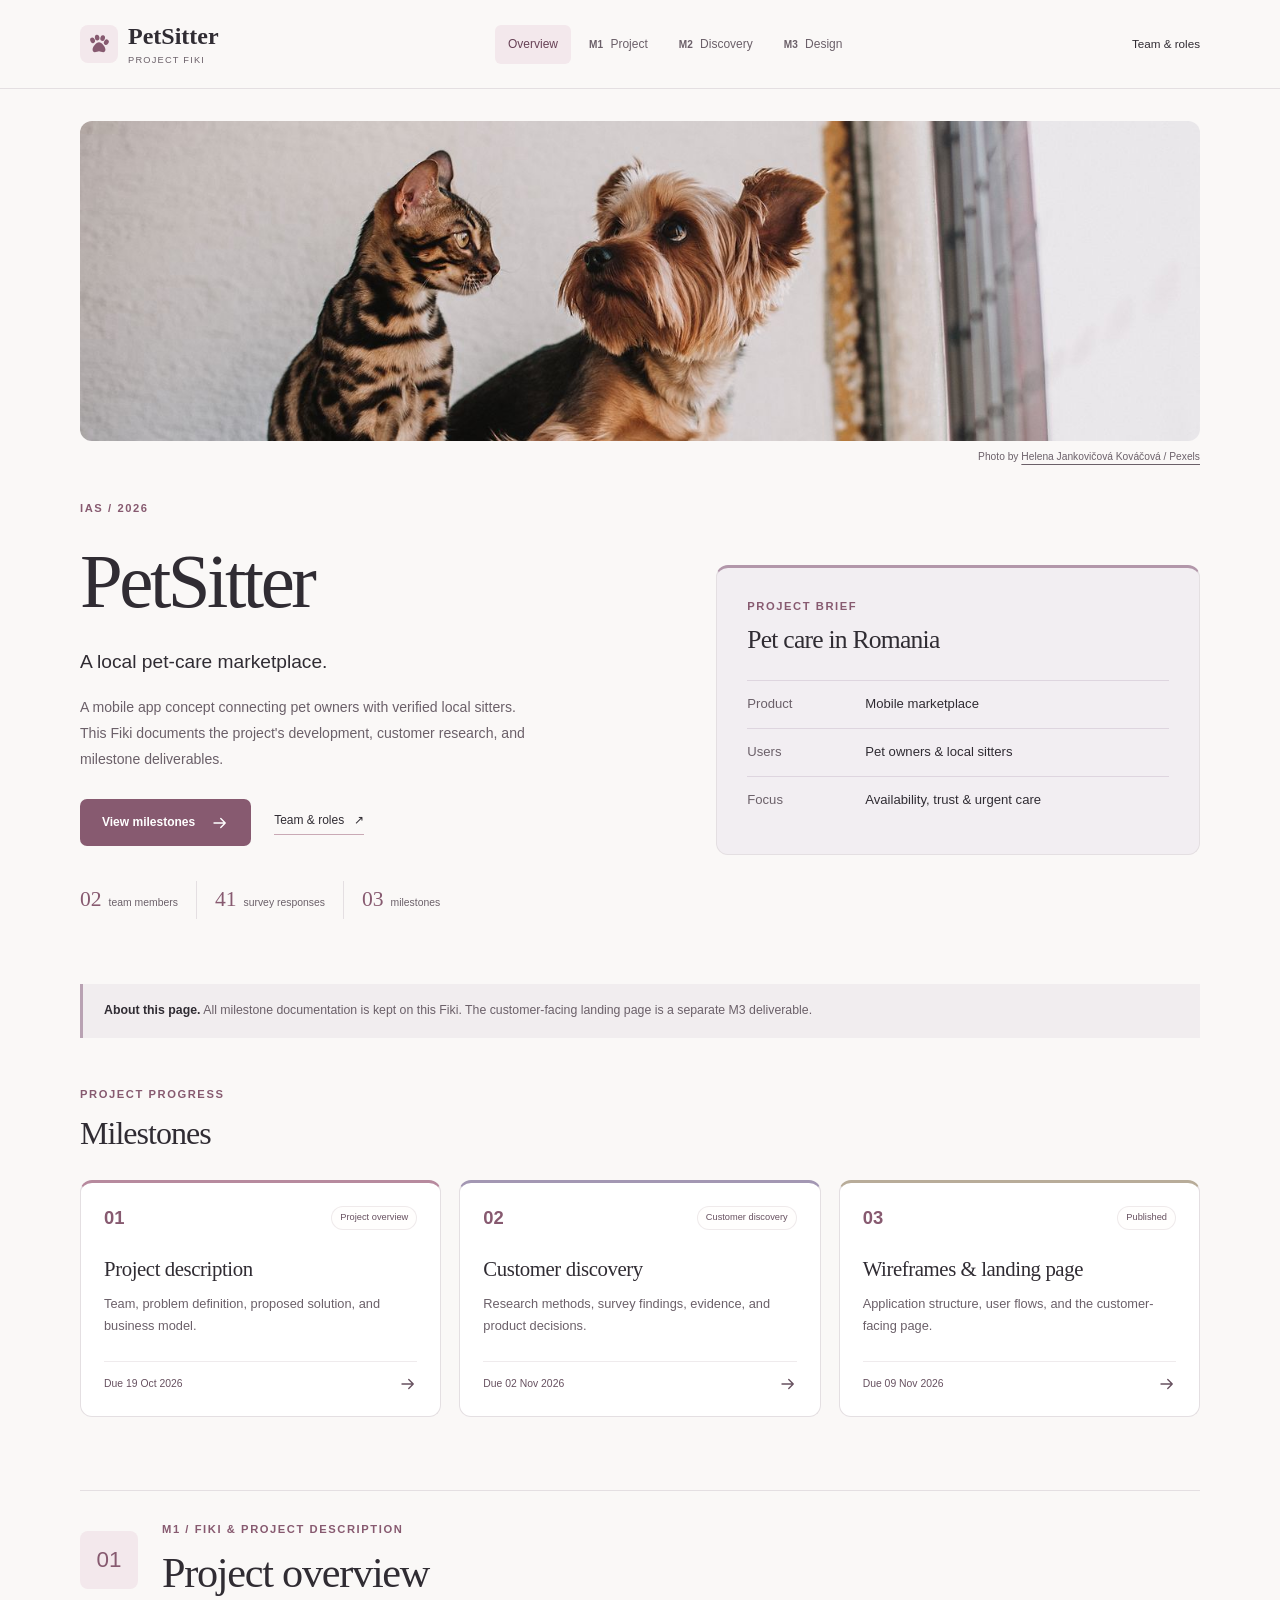
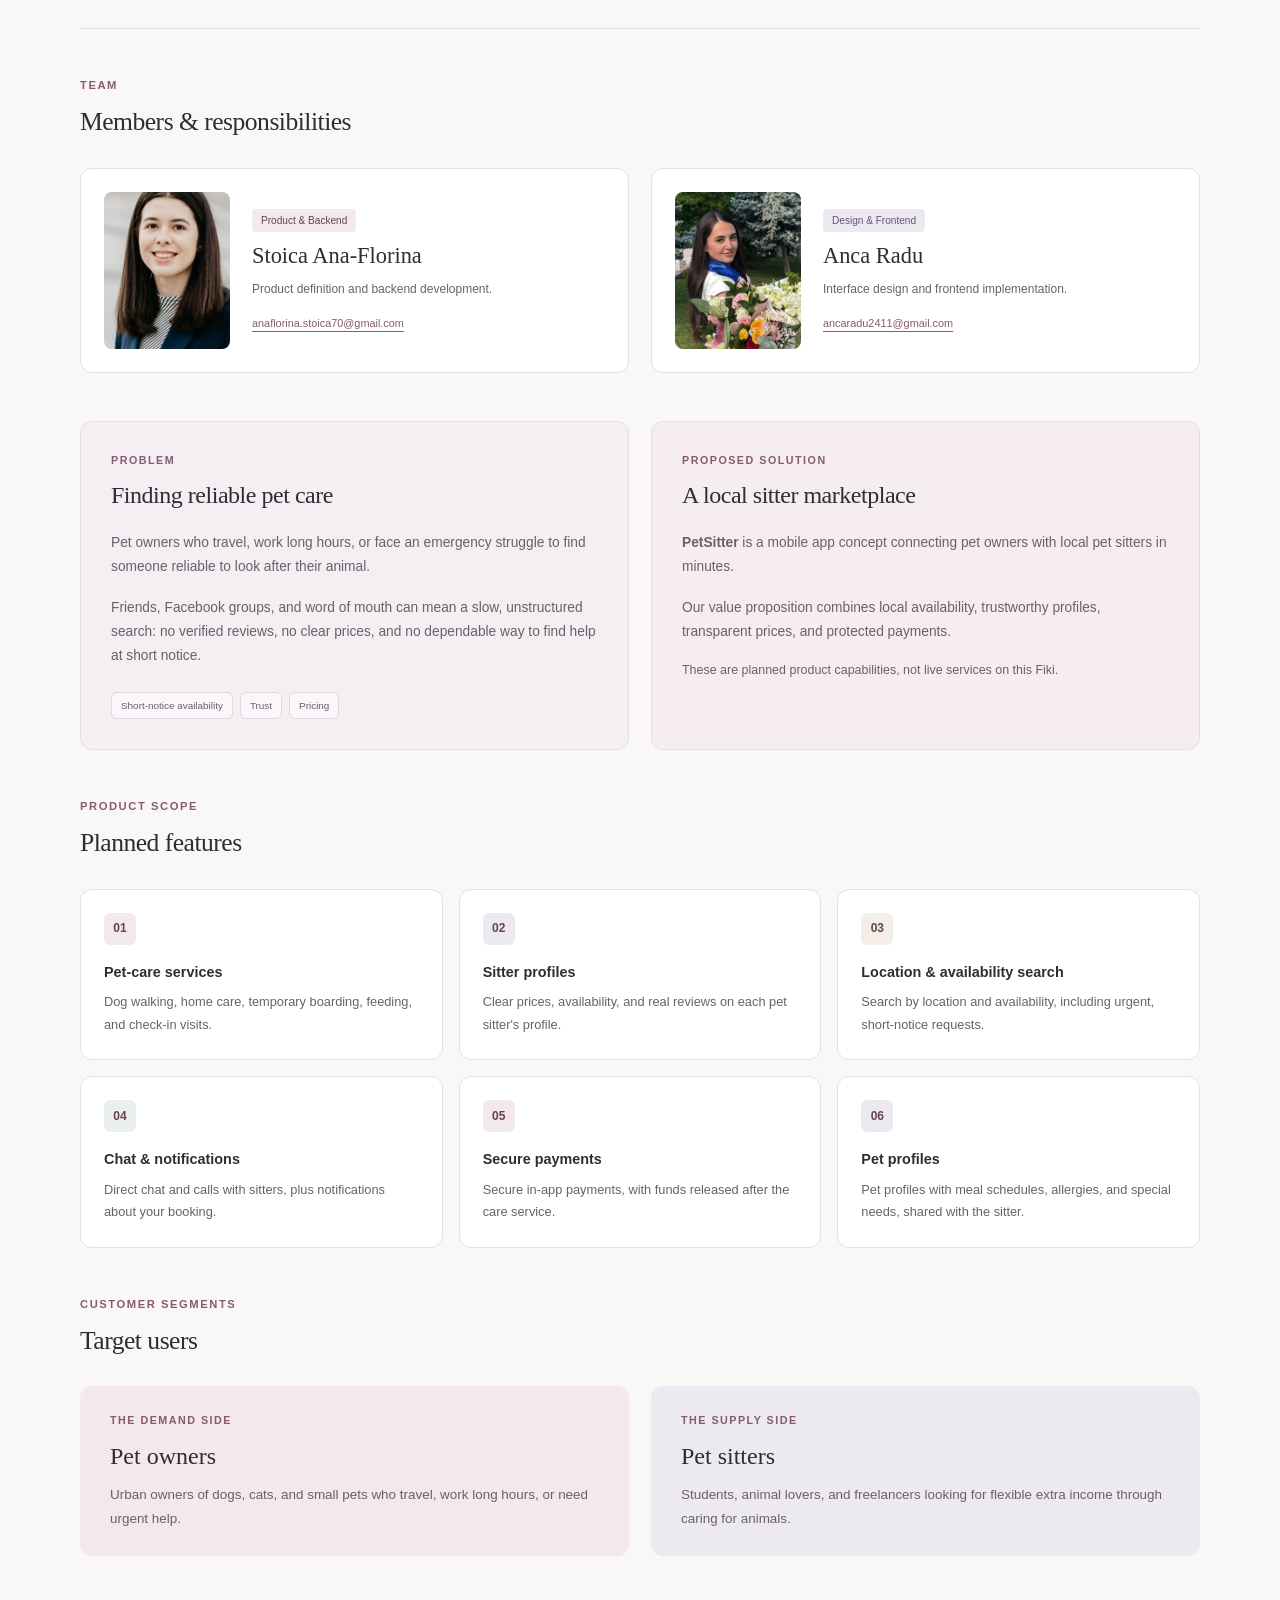
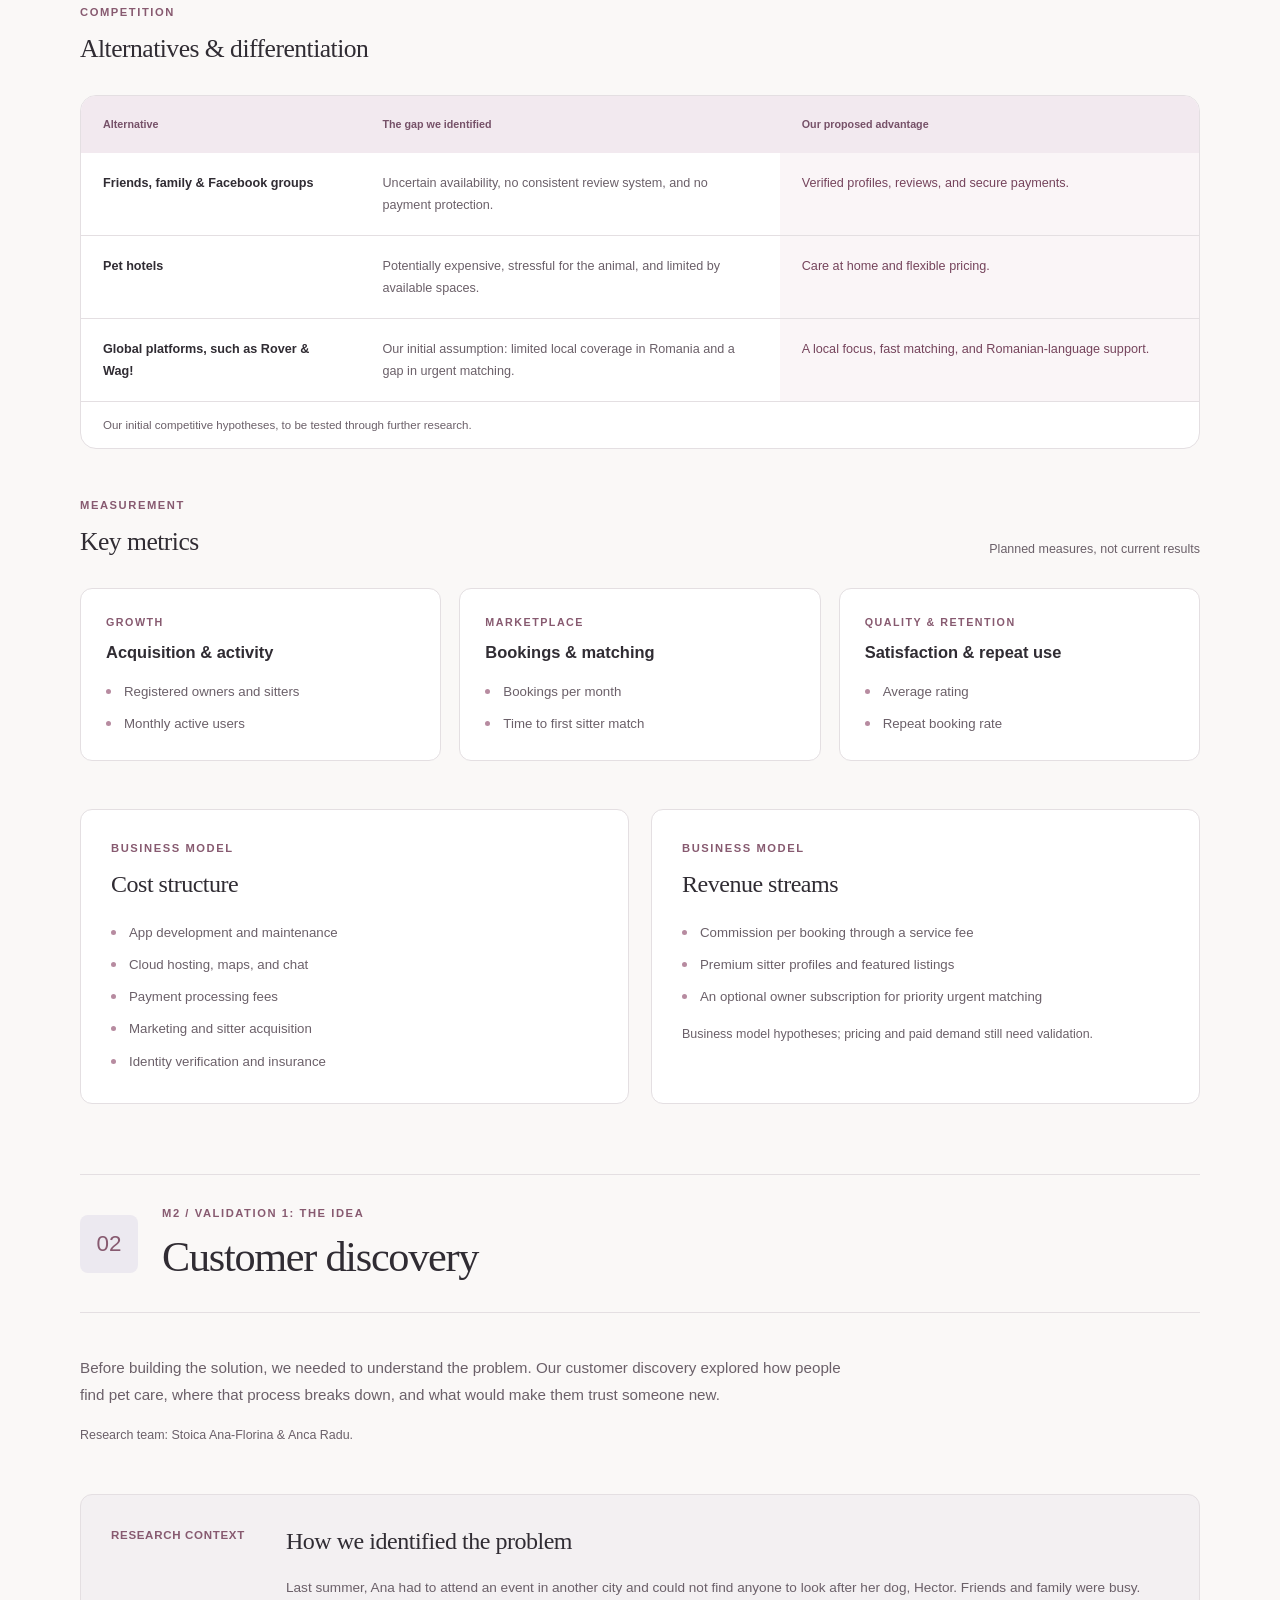
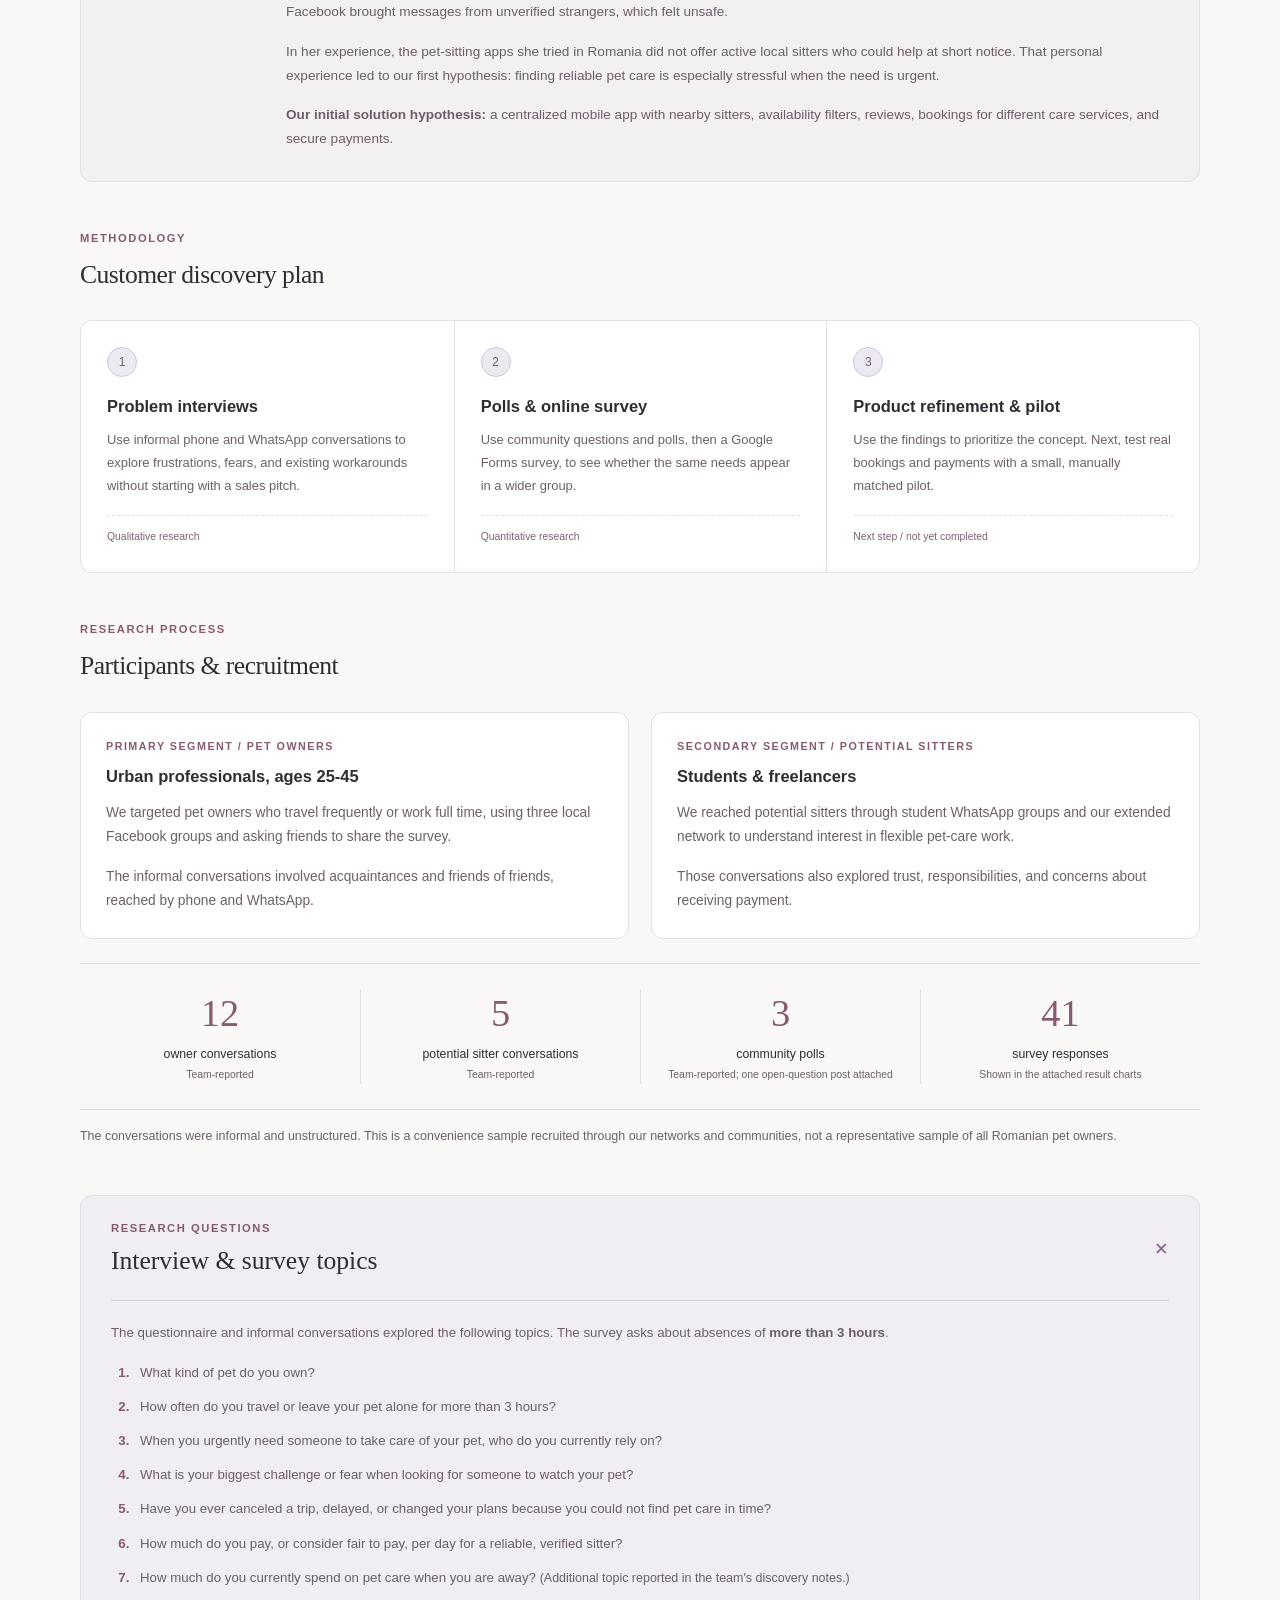
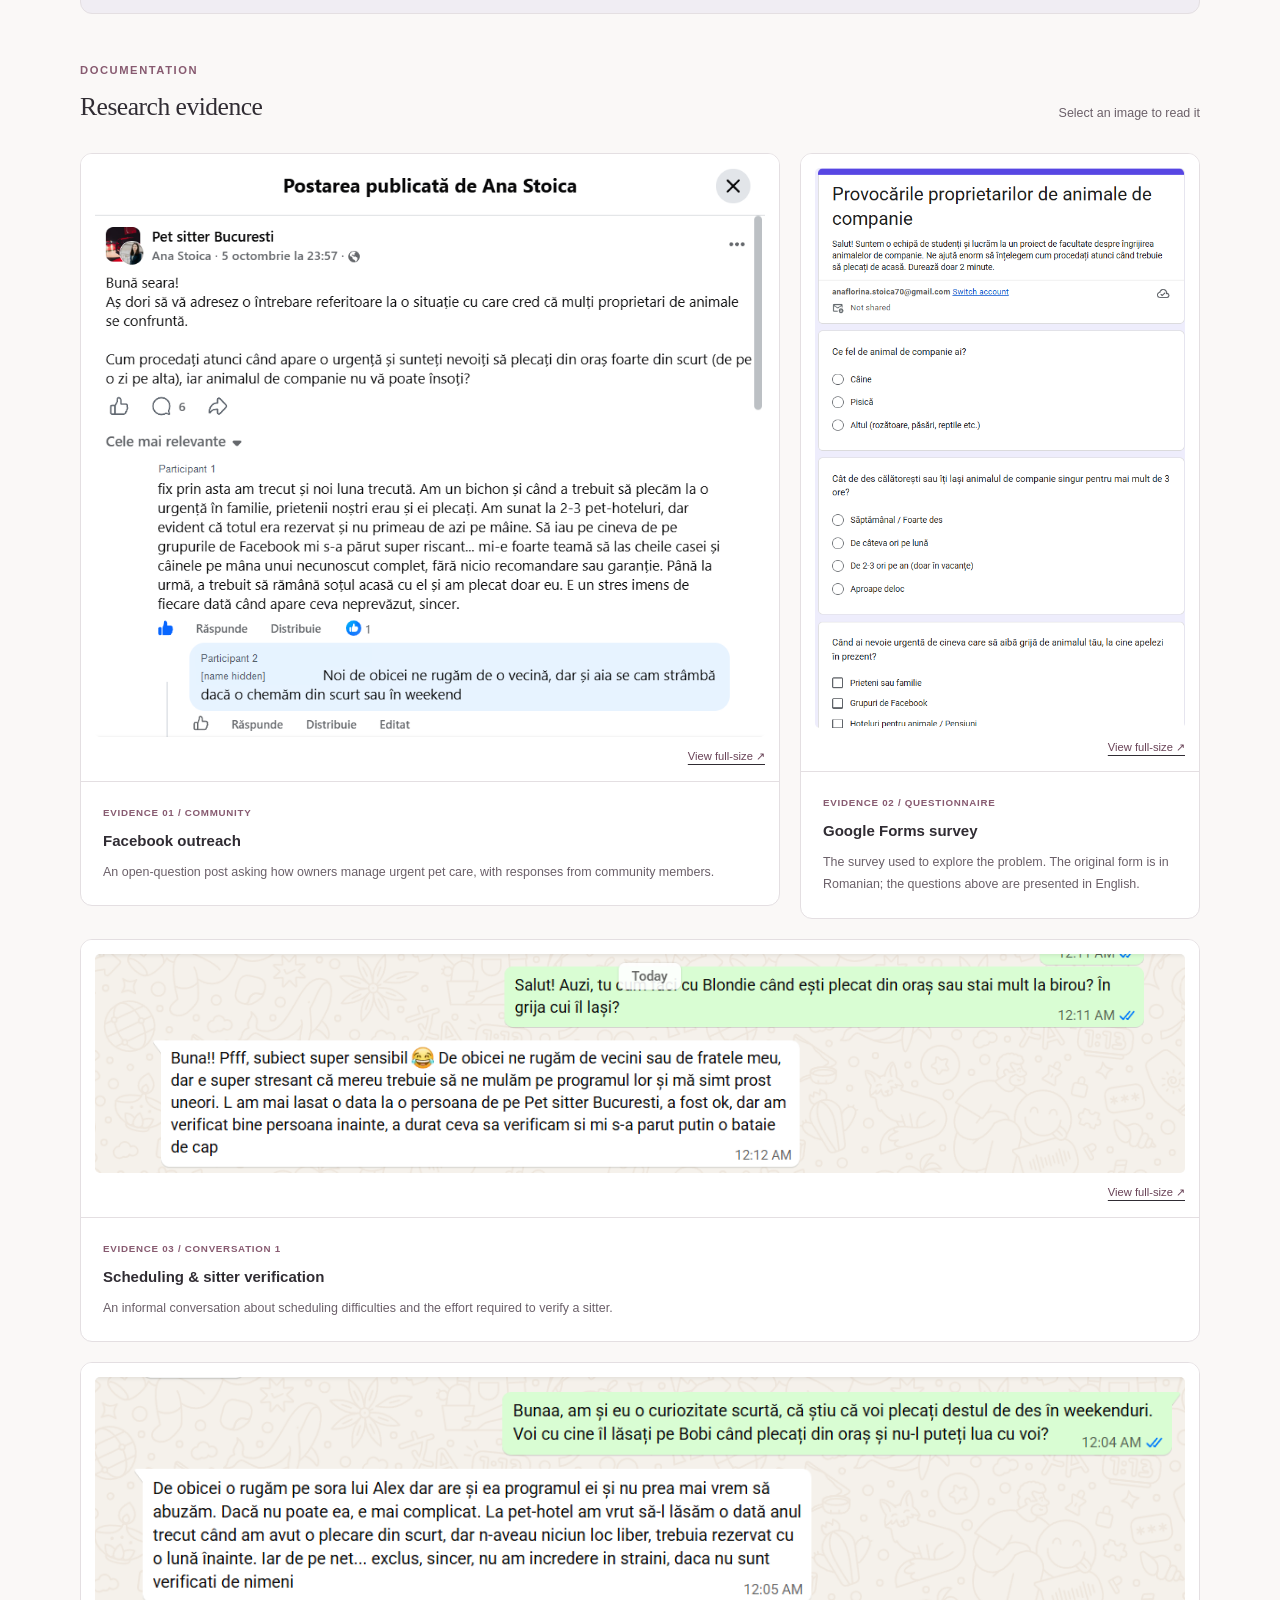
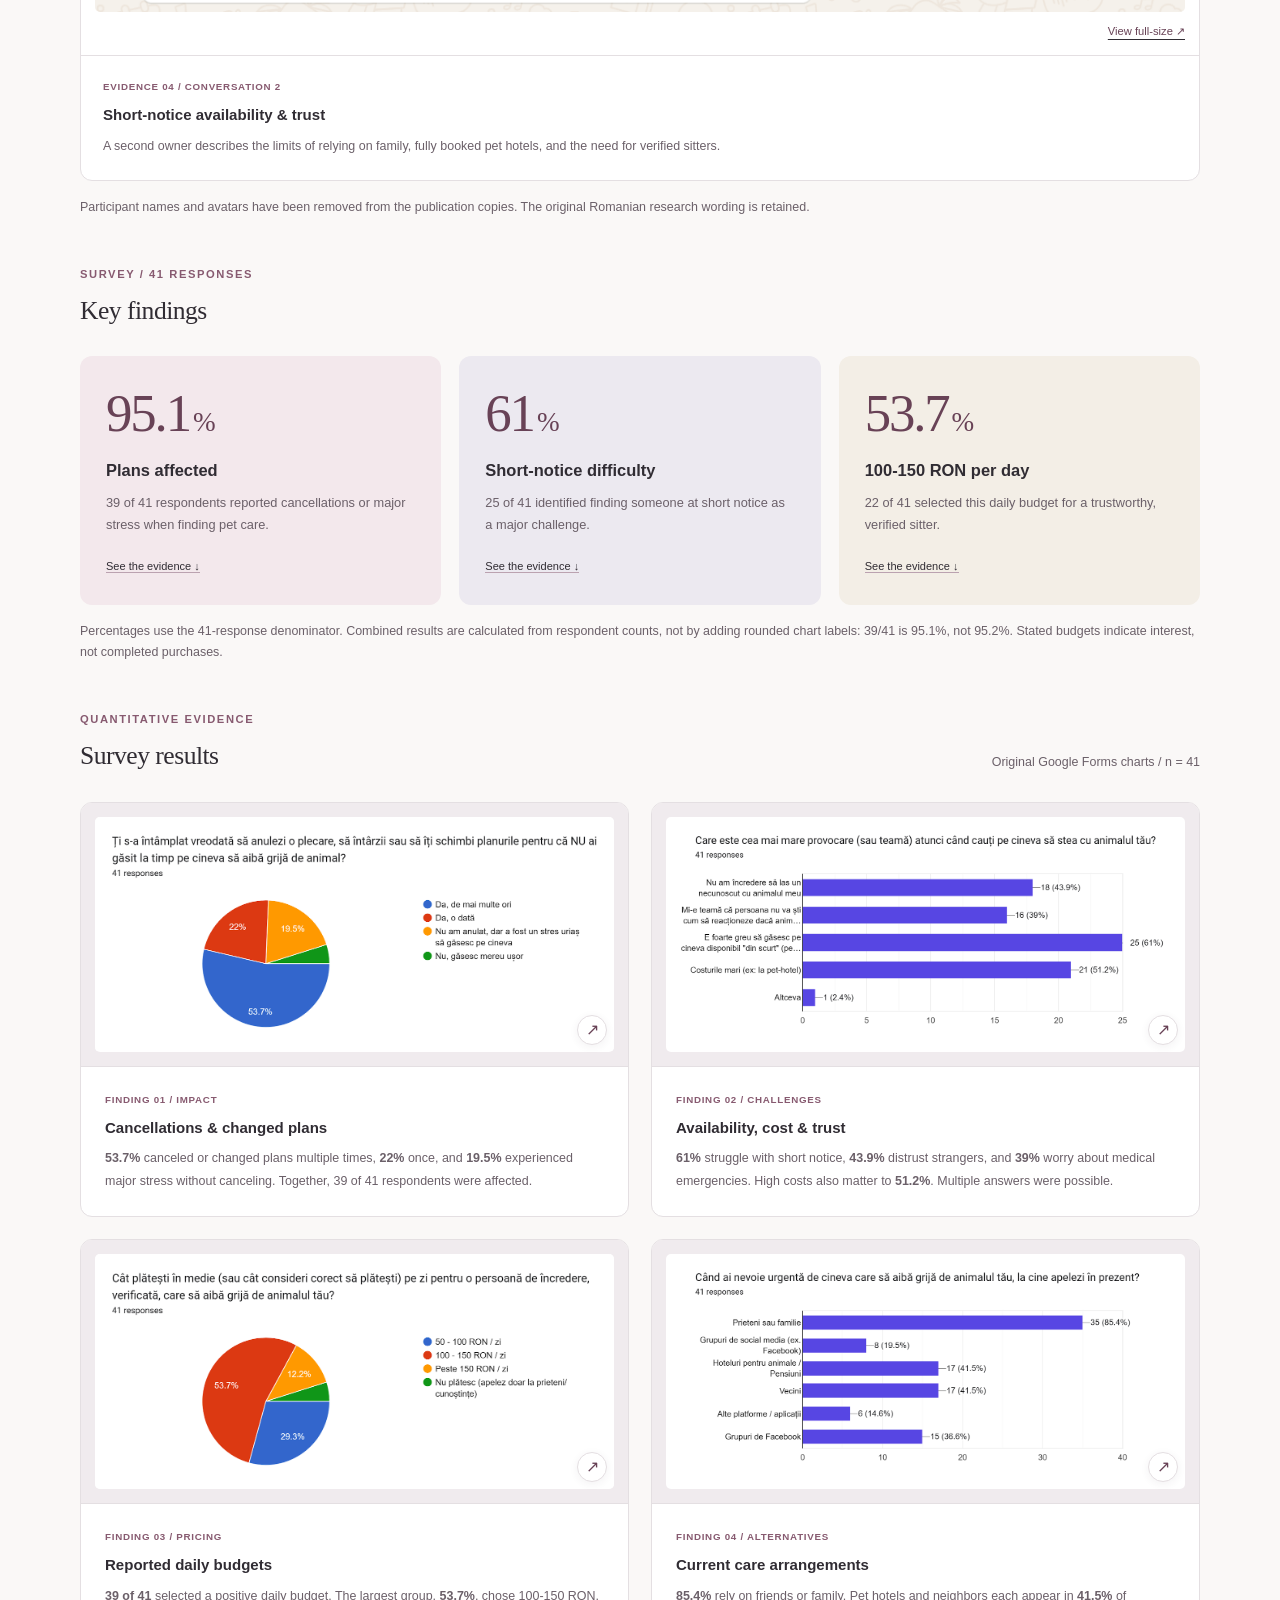
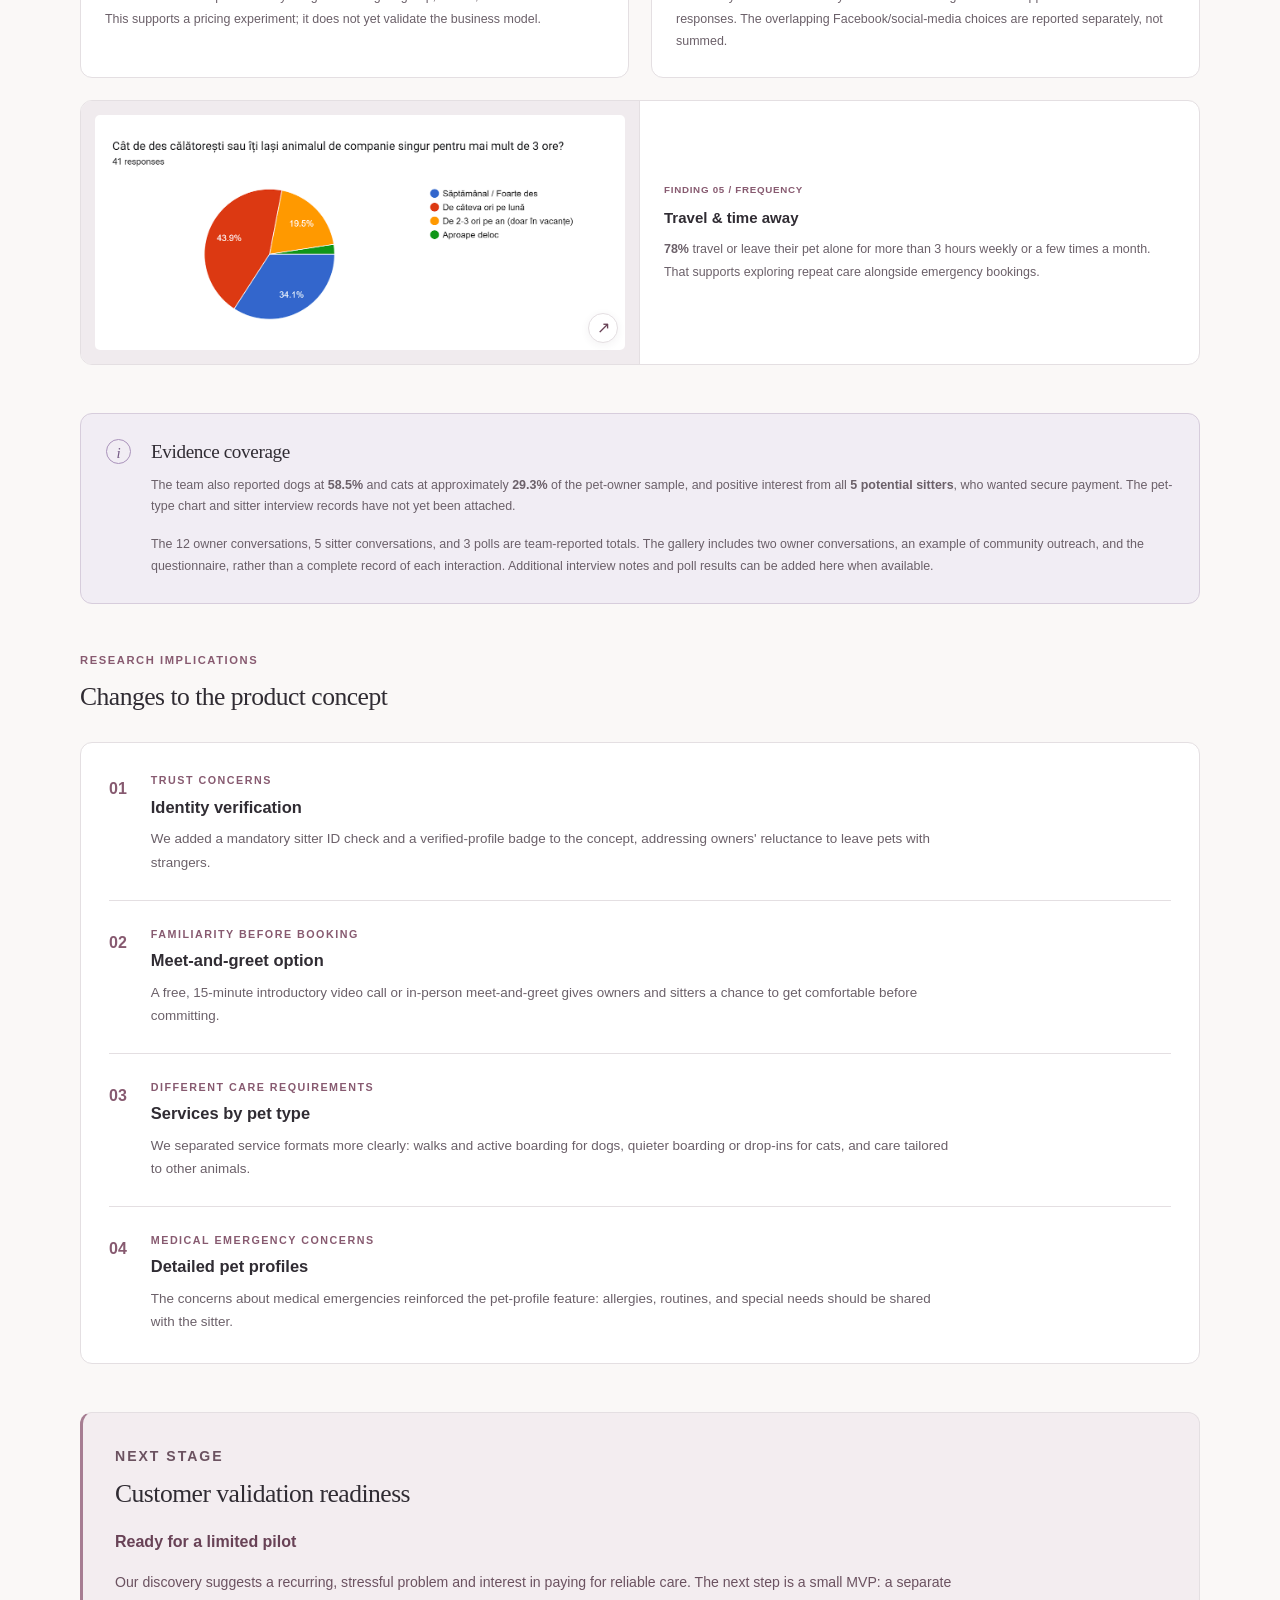
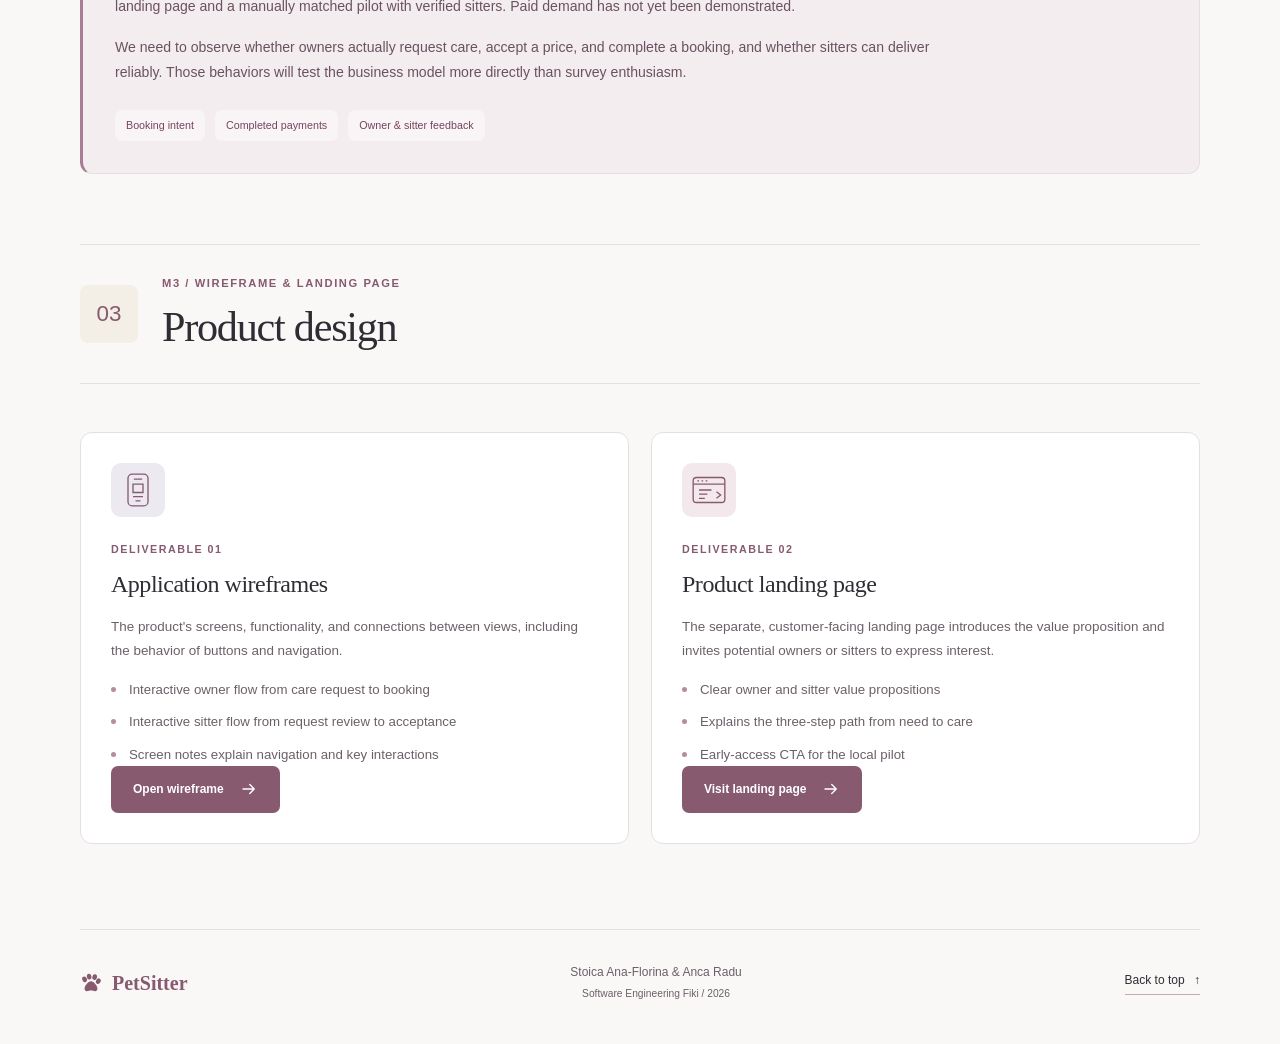
==== commit 617f58d0: "wireframes / landing page" ====
--- a/index.html
+++ b/index.html
@@ -52,7 +52,7 @@
           <figcaption>Photo by <a href="https://www.pexels.com/photo/dog-and-cat-sitting-together-16395150/" target="_blank" rel="noopener noreferrer">Helena Jankovi&#269;ov&#225; Kov&#225;&#269;ov&#225; / Pexels</a></figcaption>
         </figure>
         <div class="hero-copy">
-          <p class="eyebrow">Software engineering / 2026</p>
+          <p class="eyebrow">IAS / 2026</p>
           <h1 id="hero-title">PetSitter</h1>
           <p class="hero-intro">A local pet-care marketplace.</p>
           <p class="hero-description">A mobile app concept connecting pet owners with verified local sitters. This Fiki documents the project's development, customer research, and milestone deliverables.</p>
@@ -95,7 +95,7 @@
             <div class="card-bottom"><span>Due <time datetime="2026-11-02">02 Nov 2026</time></span><svg class="icon" aria-hidden="true"><use href="#icon-arrow"/></svg></div>
           </a>
           <a class="milestone-card butter" href="#m3">
-            <div class="card-top"><span class="milestone-number">03</span><span class="badge">Materials to attach</span></div>
+            <div class="card-top"><span class="milestone-number">03</span><span class="badge">Published</span></div>
             <h3>Wireframes &amp; landing page</h3><p>Application structure, user flows, and the customer-facing page.</p>
             <div class="card-bottom"><span>Due <time datetime="2026-11-09">09 Nov 2026</time></span><svg class="icon" aria-hidden="true"><use href="#icon-arrow"/></svg></div>
           </a>
@@ -106,7 +106,6 @@
         <header class="milestone-heading">
           <span class="chapter-number pink">01</span>
           <div><p class="eyebrow">M1 / Fiki &amp; project description</p><h2 id="m1-title">Project overview</h2></div>
-          <p class="deadline">Milestone deadline<time datetime="2026-10-19">19 October 2026</time></p>
         </header>
         <div class="section-block" id="team">
           <div class="block-heading"><div><p class="eyebrow">Team</p><h3>Members &amp; responsibilities</h3></div></div>
@@ -181,7 +180,6 @@
         <header class="milestone-heading">
           <span class="chapter-number lilac">02</span>
           <div><p class="eyebrow">M2 / Validation 1: the idea</p><h2 id="m2-title">Customer discovery</h2></div>
-          <p class="deadline">Milestone deadline<time datetime="2026-11-02">02 November 2026</time></p>
         </header>
         <div class="research-intro"><p>Before building the solution, we needed to understand the problem. Our customer discovery explored how people find pet care, where that process breaks down, and what would make them trust someone new.</p><p class="small-note">Research team: Stoica Ana-Florina &amp; Anca Radu.</p></div>
 
@@ -339,20 +337,17 @@
         <header class="milestone-heading">
           <span class="chapter-number butter">03</span>
           <div><p class="eyebrow">M3 / Wireframe &amp; landing page</p><h2 id="m3-title">Product design</h2></div>
-          <p class="deadline">Milestone deadline<time datetime="2026-11-09">09 November 2026</time></p>
         </header>
-        <div class="migration-note"><span class="status-dot"></span><p><strong>Awaiting M3 materials.</strong> The wireframes and landing-page link will be added to this section once supplied.</p></div>
         <div class="two-column section-block">
           <article class="deliverable-card">
             <div class="deliverable-icon lilac" aria-hidden="true"><svg viewBox="0 0 48 48" fill="none" stroke="currentColor" stroke-width="1.6"><rect x="12" y="5" width="24" height="38" rx="5"/><path d="M19 11h10M18 17h12v10H18zM18 32h12M21 37h6"/></svg></div>
-            <span class="mini-label">Deliverable 01</span><h3>Application wireframes</h3><p>The product's screens, functionality, and connections between views, including the behavior of buttons and navigation.</p><ul class="pretty-list"><li>Attach the existing screen exports or design link</li><li>Document the main owner and sitter flows</li><li>Explain navigation and key interactions</li></ul><span class="pending-label">Wireframes not attached yet</span>
+            <span class="mini-label">Deliverable 01</span><h3>Application wireframes</h3><p>The product's screens, functionality, and connections between views, including the behavior of buttons and navigation.</p><ul class="pretty-list"><li>Interactive owner flow from care request to booking</li><li>Interactive sitter flow from request review to acceptance</li><li>Screen notes explain navigation and key interactions</li></ul><a class="button button-primary" href="my_wireframes.html">Open wireframe <svg class="icon" aria-hidden="true"><use href="#icon-arrow"/></svg></a>
           </article>
           <article class="deliverable-card">
             <div class="deliverable-icon pink" aria-hidden="true"><svg viewBox="0 0 48 48" fill="none" stroke="currentColor" stroke-width="1.6"><rect x="5" y="9" width="38" height="30" rx="4"/><path d="M5 17h38M10 13h2m3 0h2m3 0h2M12 24h15M12 29h10M12 34h7"/><path d="m33 26 5 4-5 4"/></svg></div>
-            <span class="mini-label">Deliverable 02</span><h3>Product landing page</h3><p>The separate, customer-facing landing page introduces the value proposition and invites potential owners or sitters to express interest.</p><ul class="pretty-list"><li>Add the live landing-page link</li><li>Include a preview and describe its call to action</li><li>Keep the project documentation on this Fiki</li></ul><span class="pending-label">Landing-page link not supplied yet</span>
+            <span class="mini-label">Deliverable 02</span><h3>Product landing page</h3><p>The separate, customer-facing landing page introduces the value proposition and invites potential owners or sitters to express interest.</p><ul class="pretty-list"><li>Clear owner and sitter value propositions</li><li>Explains the three-step path from need to care</li><li>Early-access CTA for the local pilot</li></ul><a class="button button-primary" href="landing.html">Visit landing page <svg class="icon" aria-hidden="true"><use href="#icon-arrow"/></svg></a>
           </article>
         </div>
-        <div class="next-chapter"><span class="next-chapter-mark" aria-hidden="true">M4+</span><div><h3>Future milestones</h3><p>Additional deliverables and supporting evidence will be documented on this page.</p></div></div>
       </section>
     </main>
 
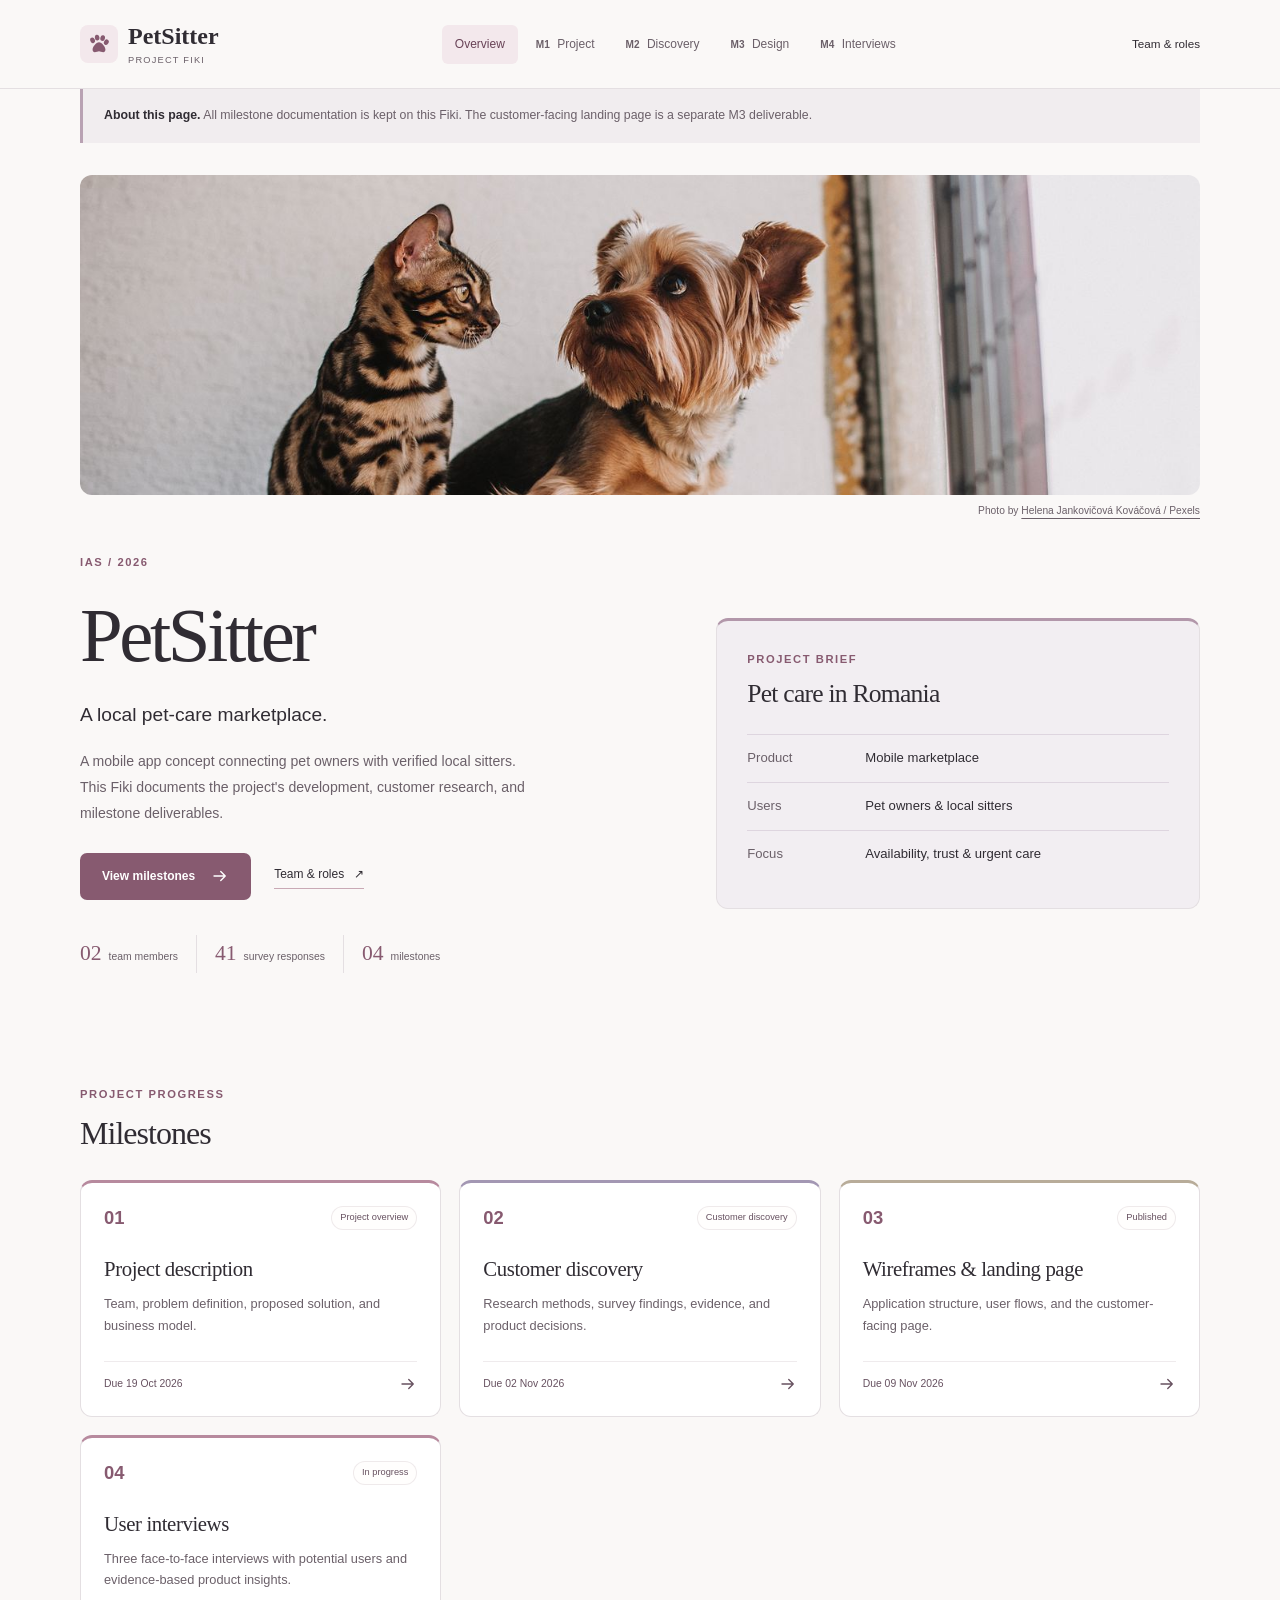
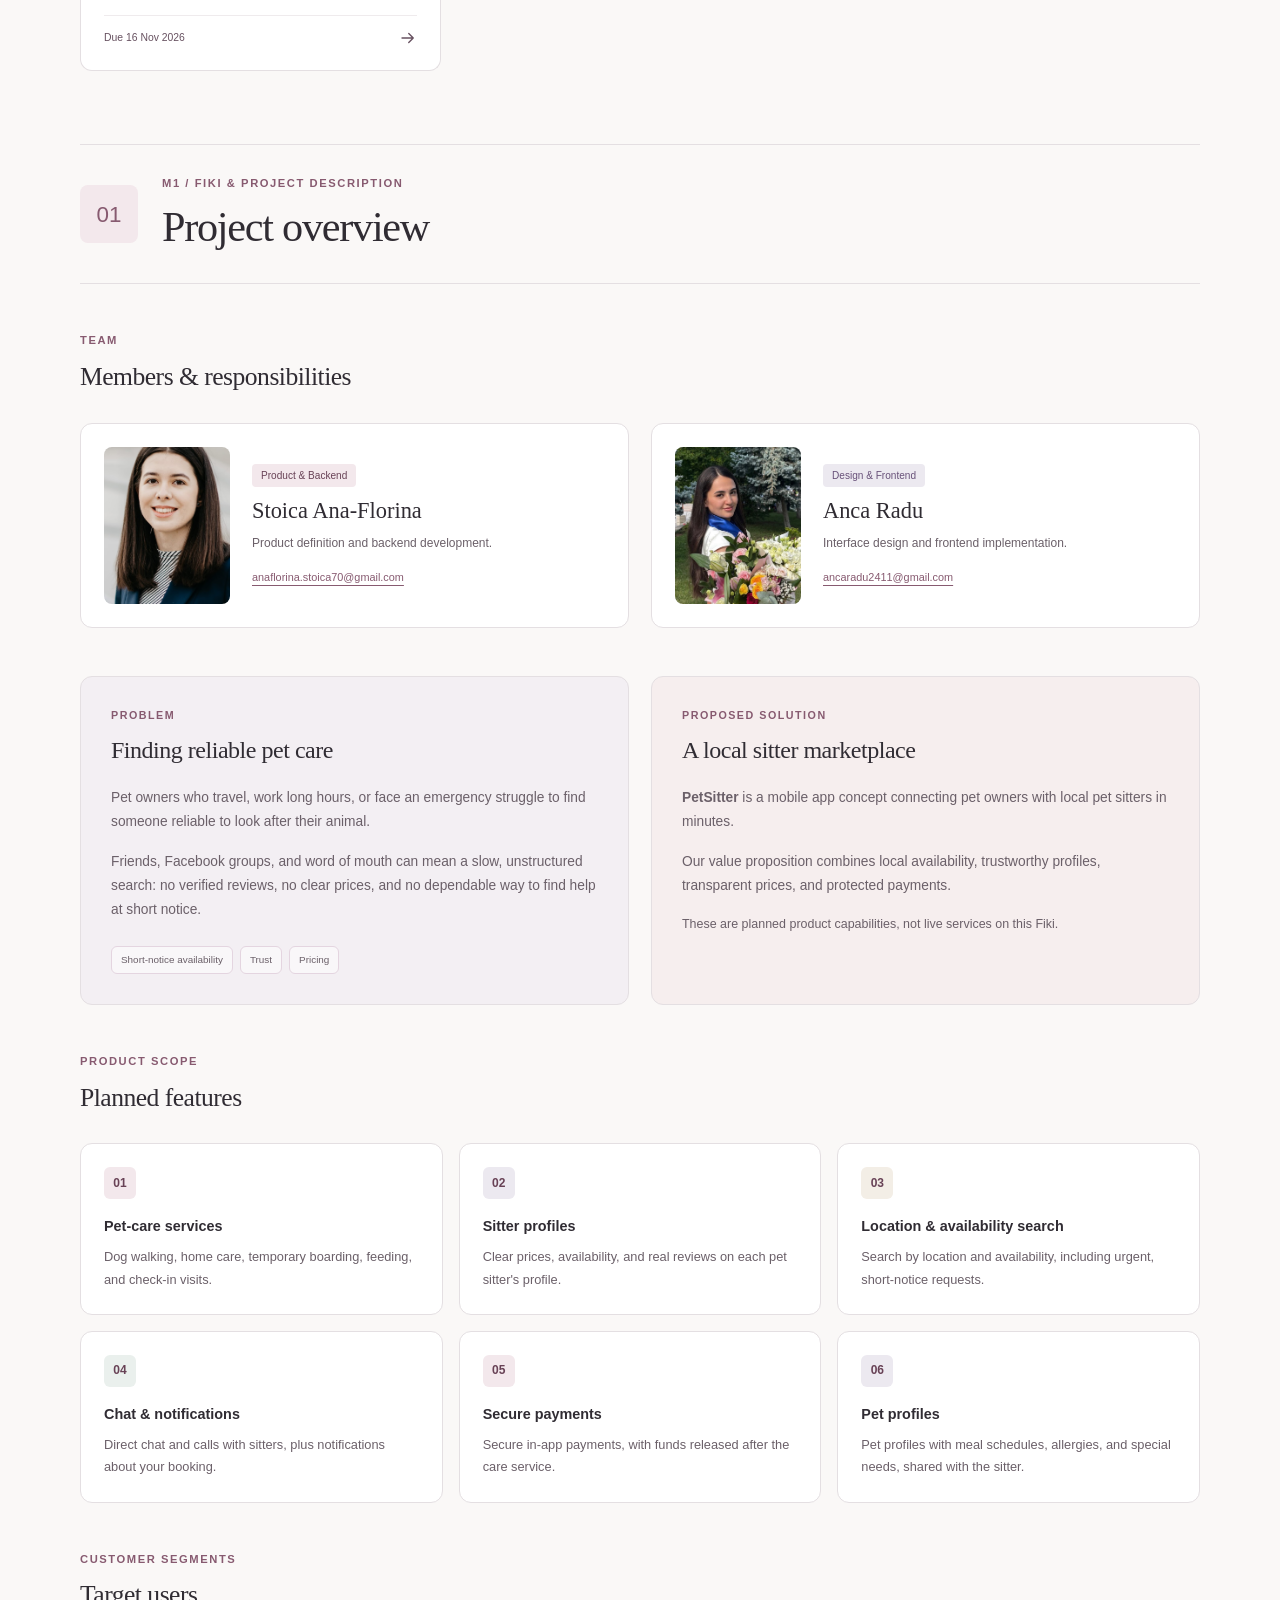
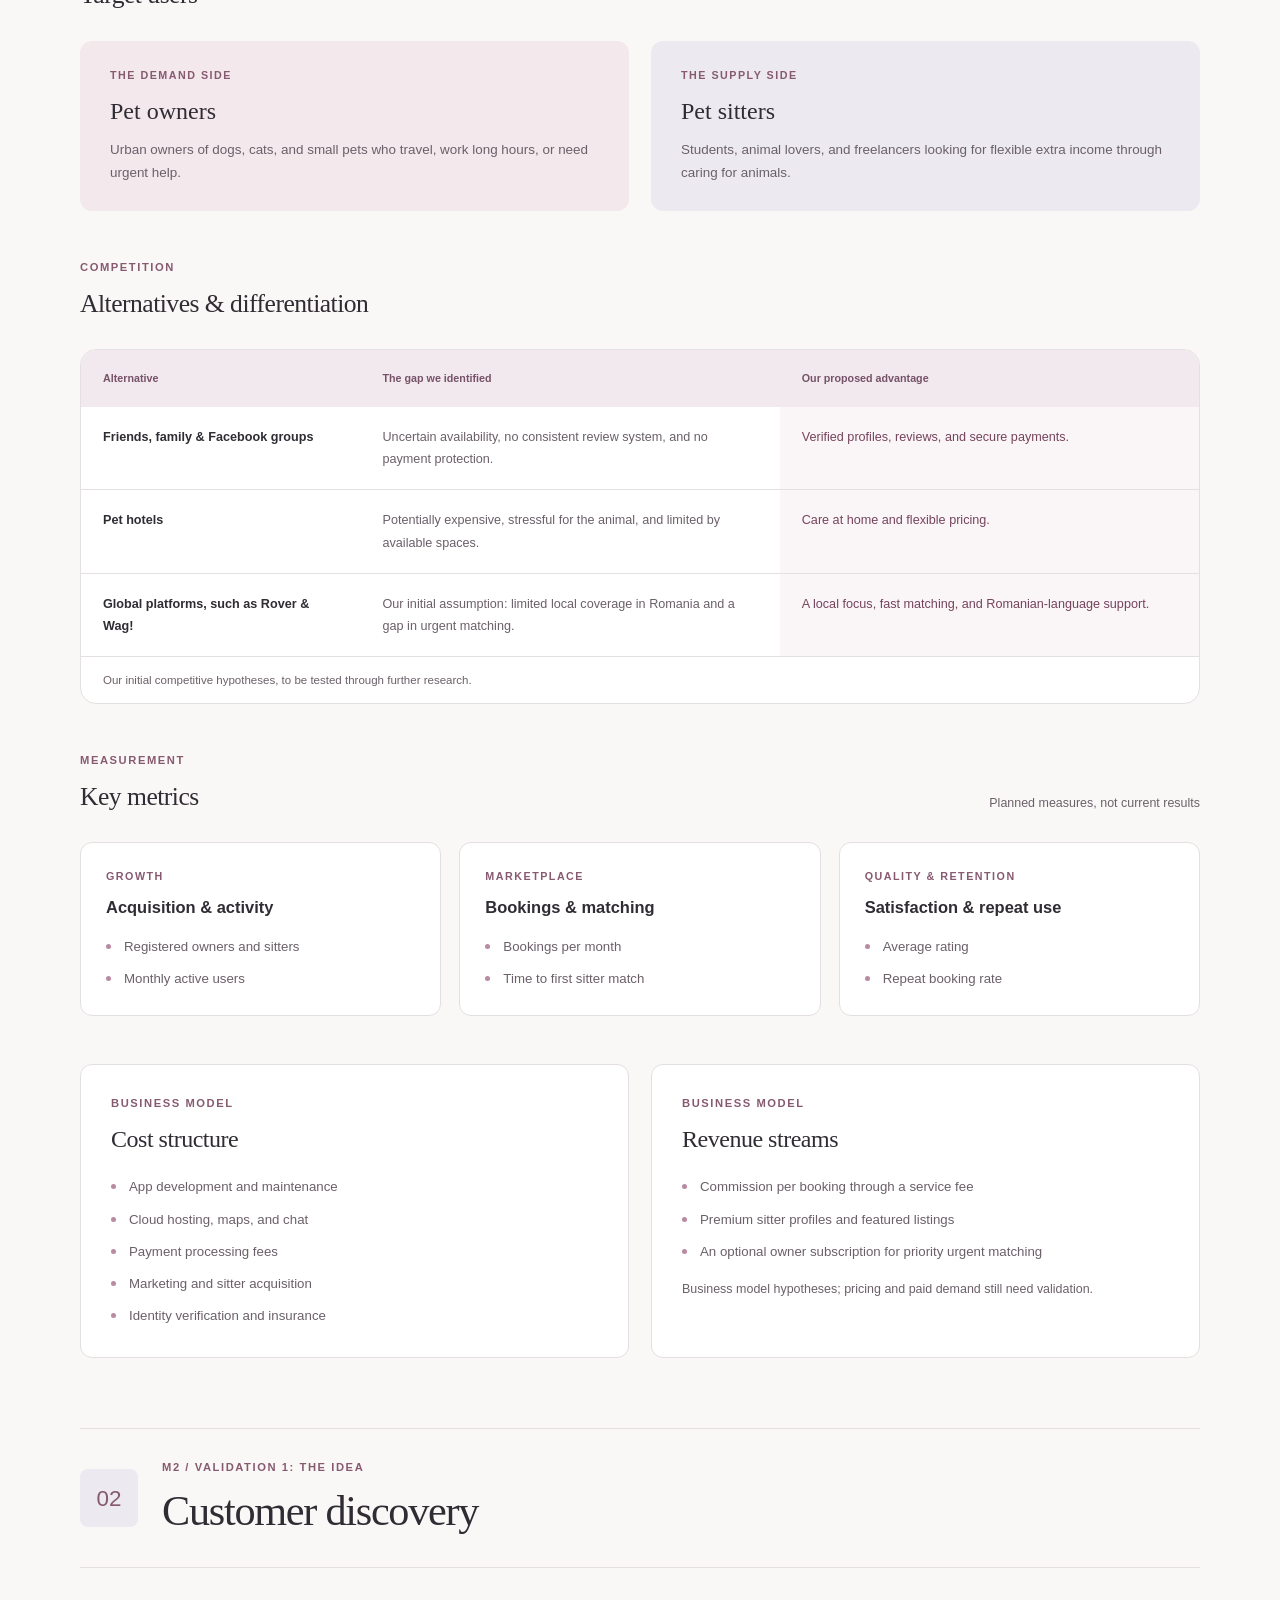
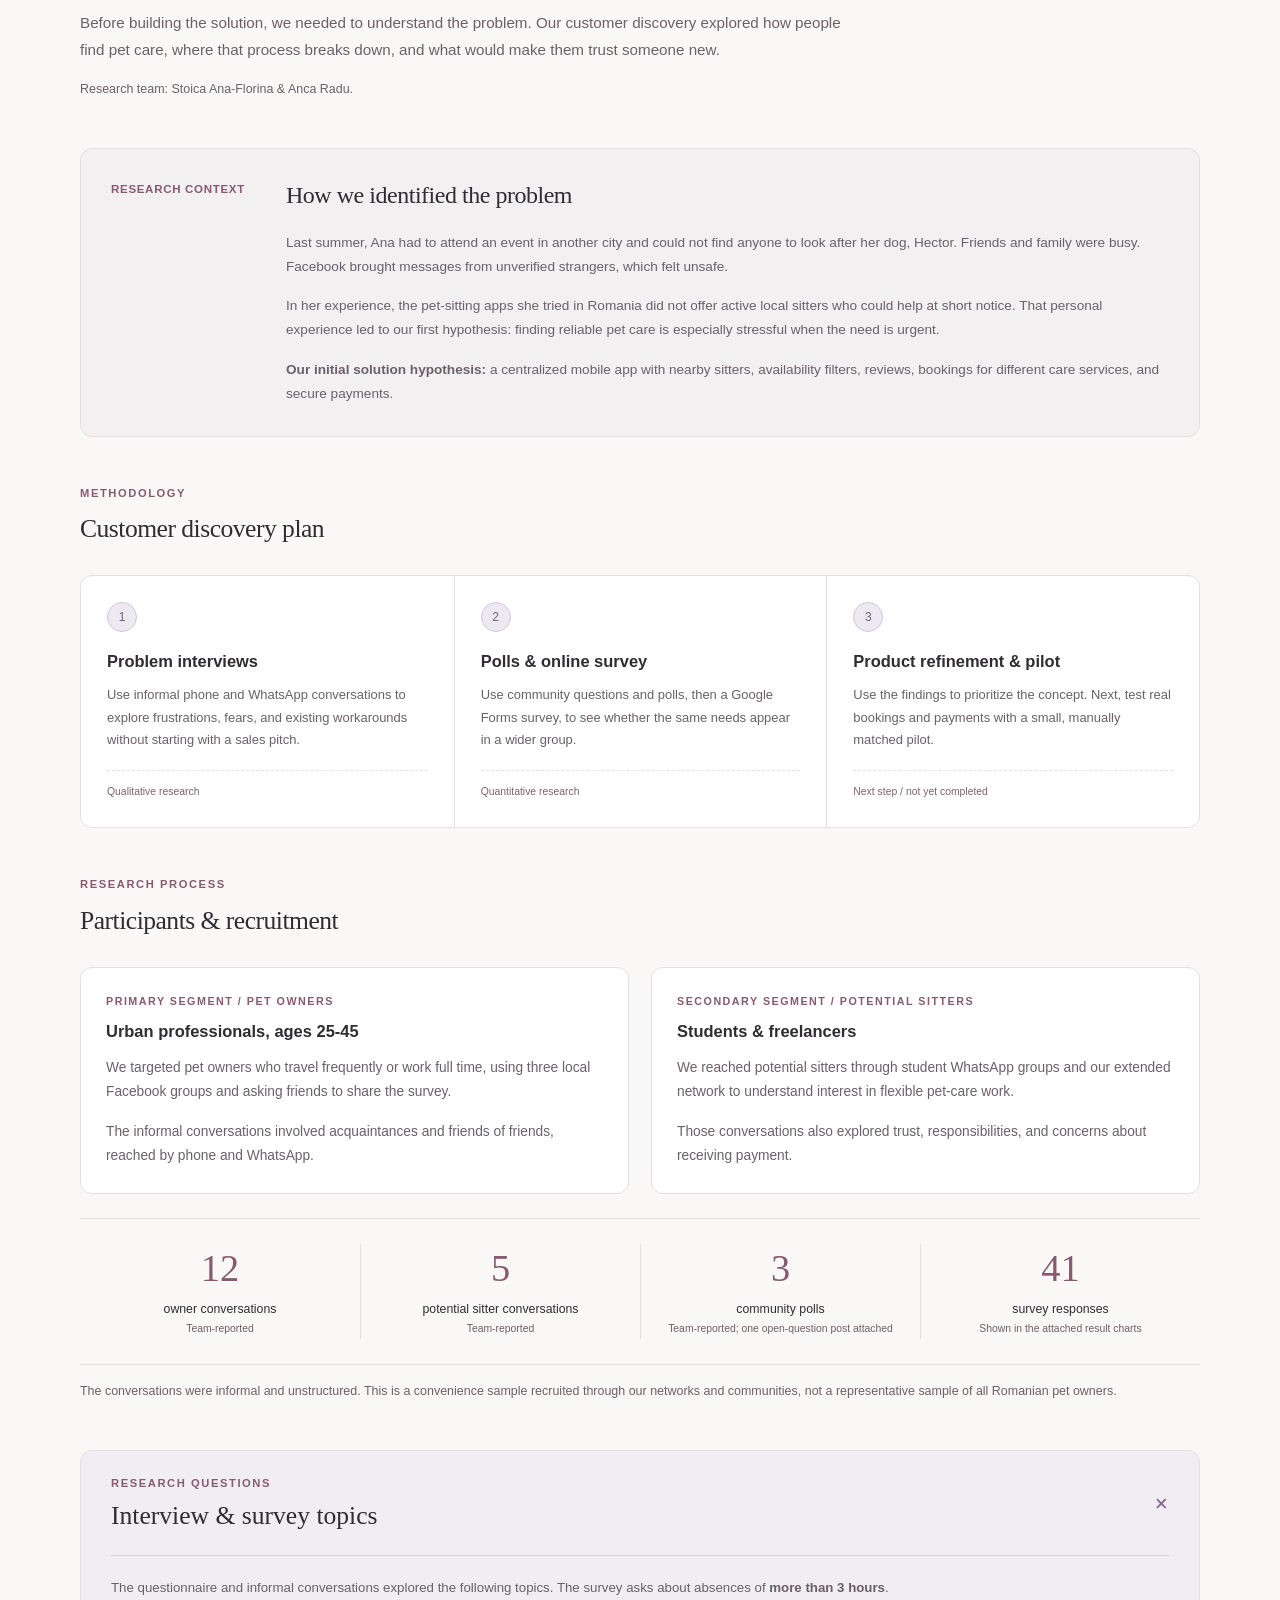
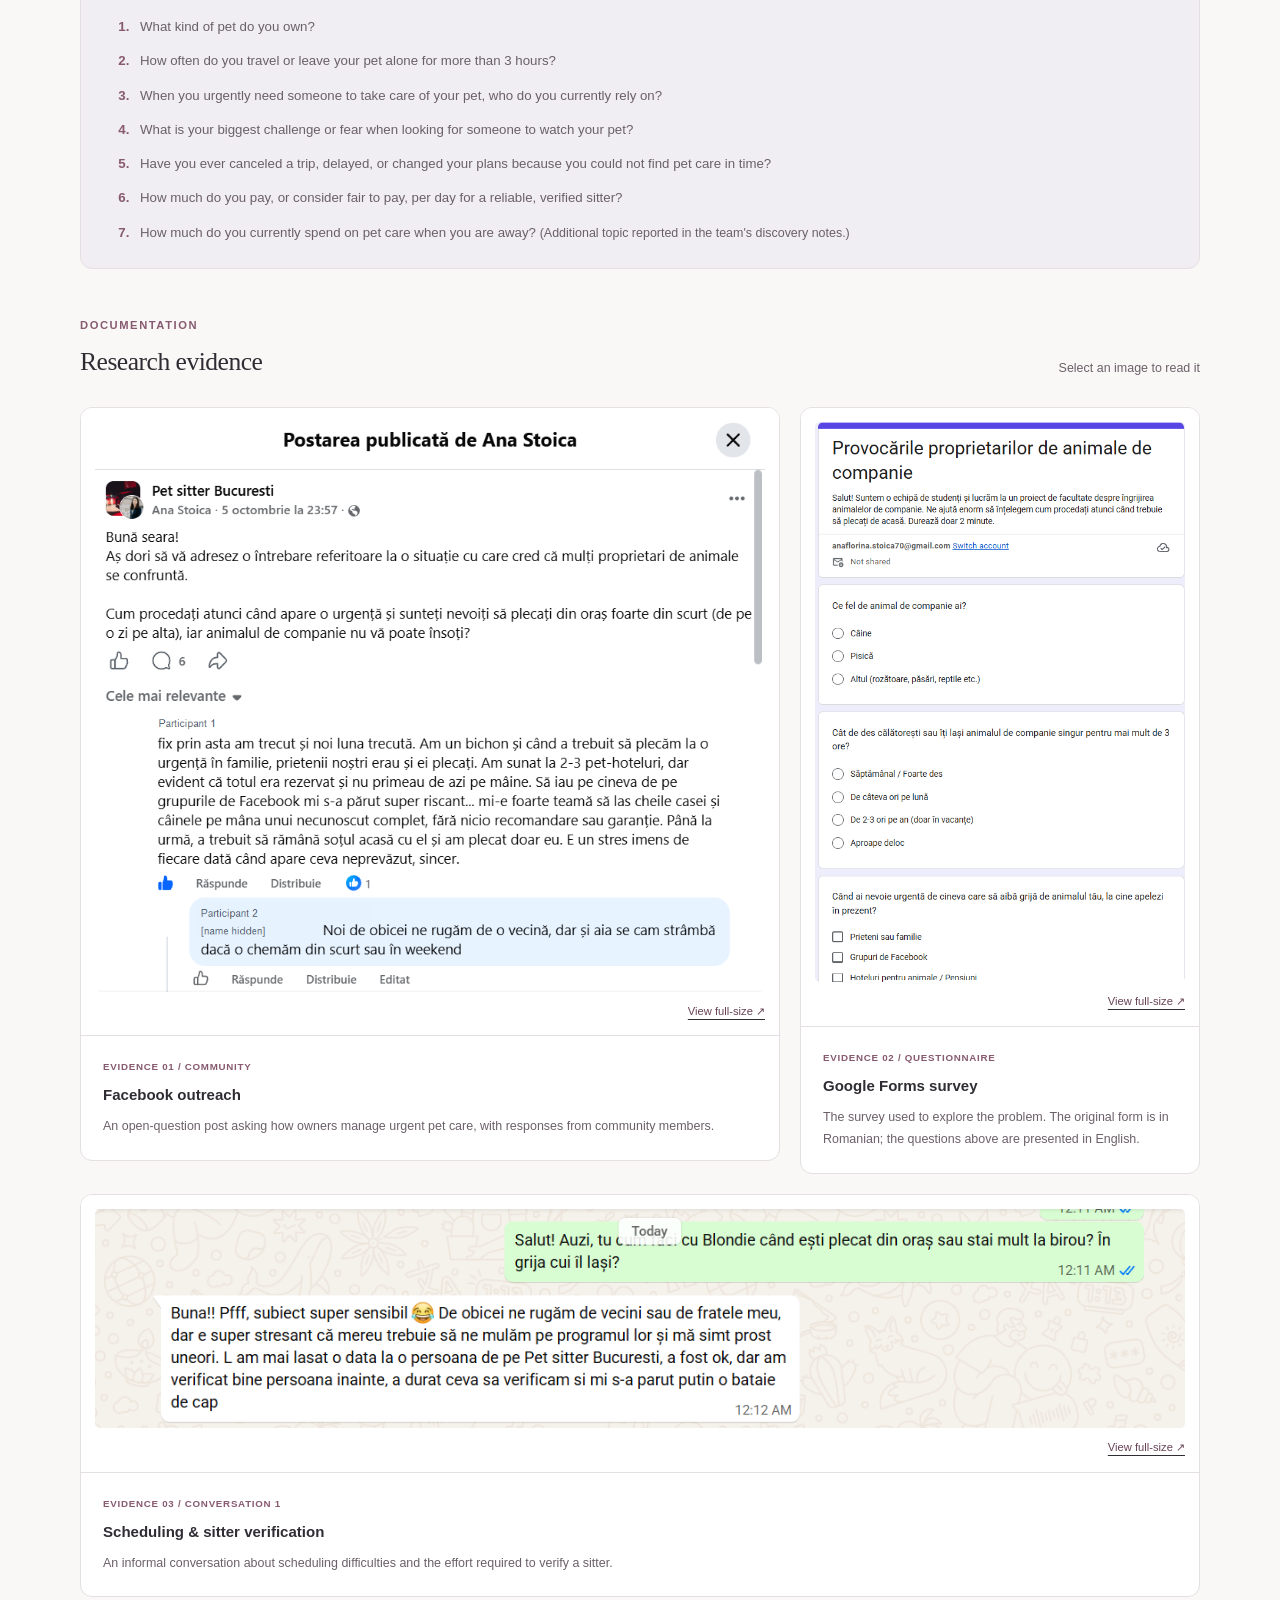
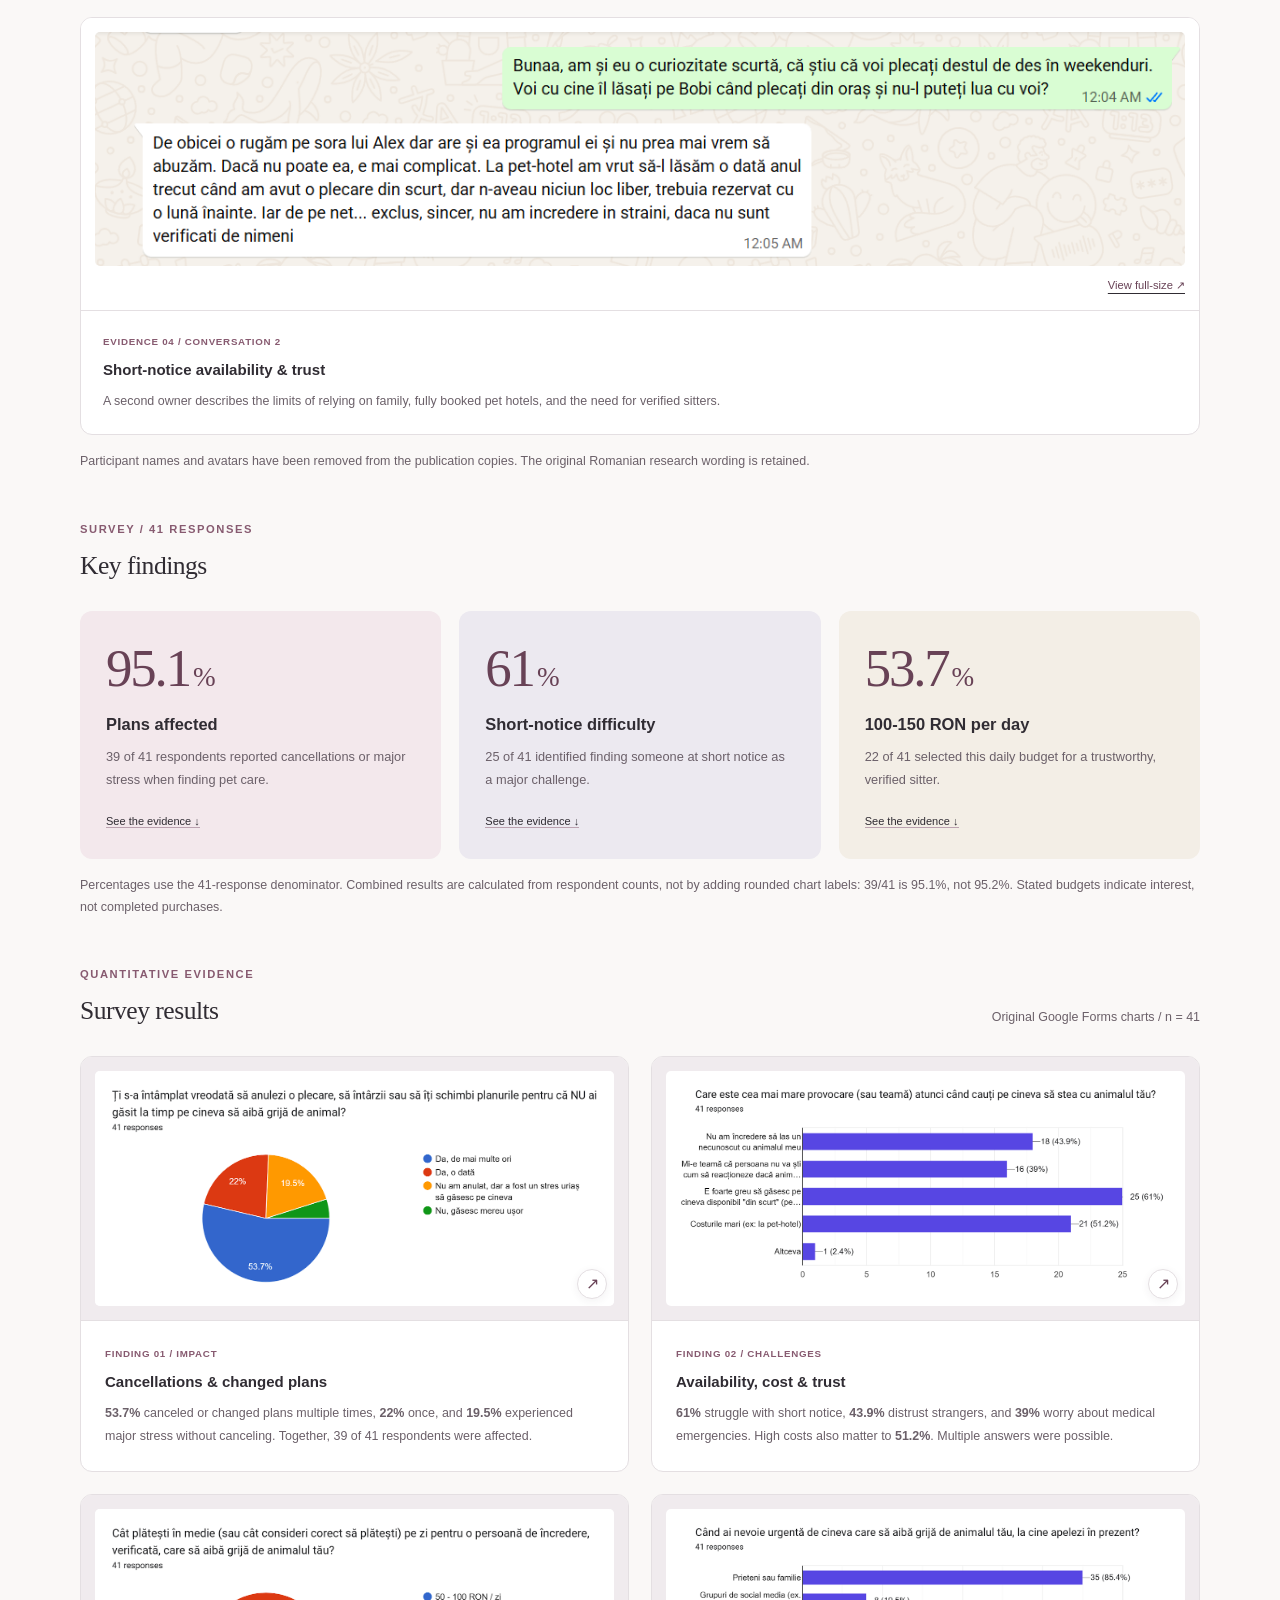
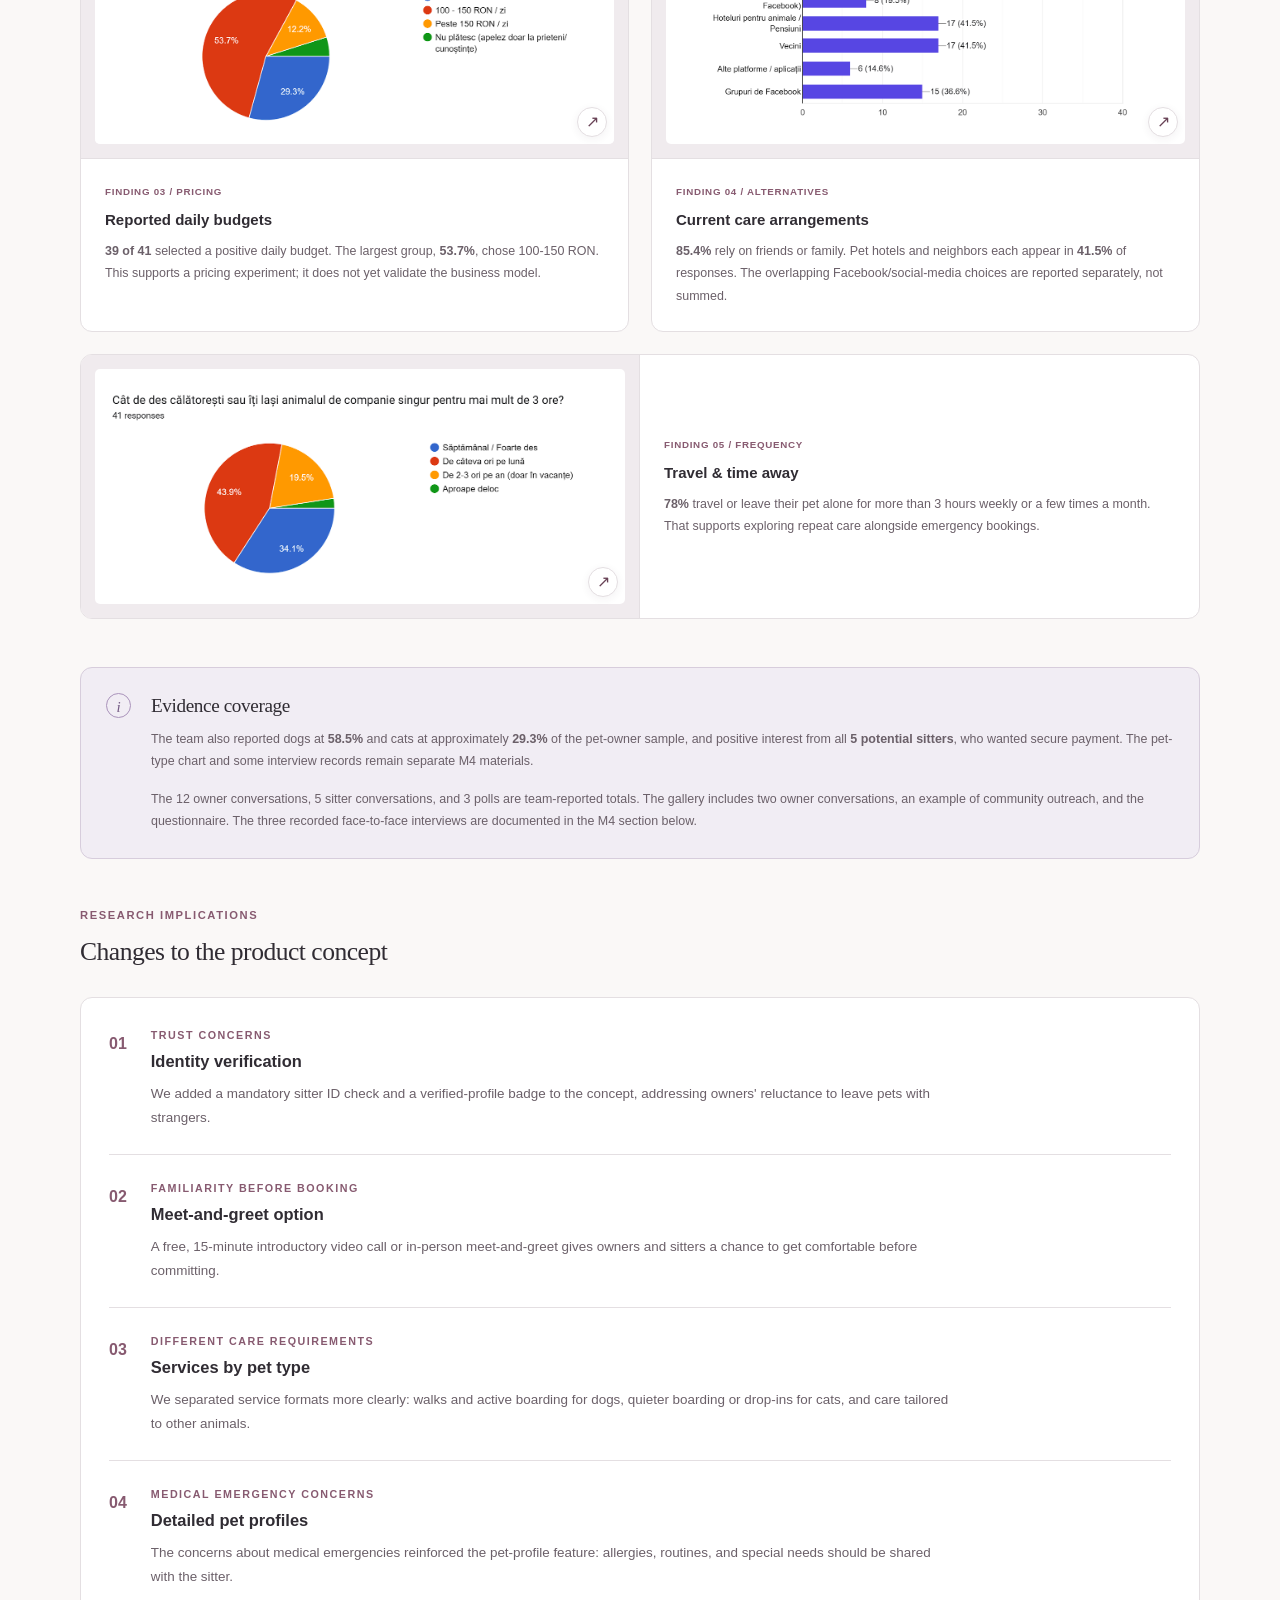
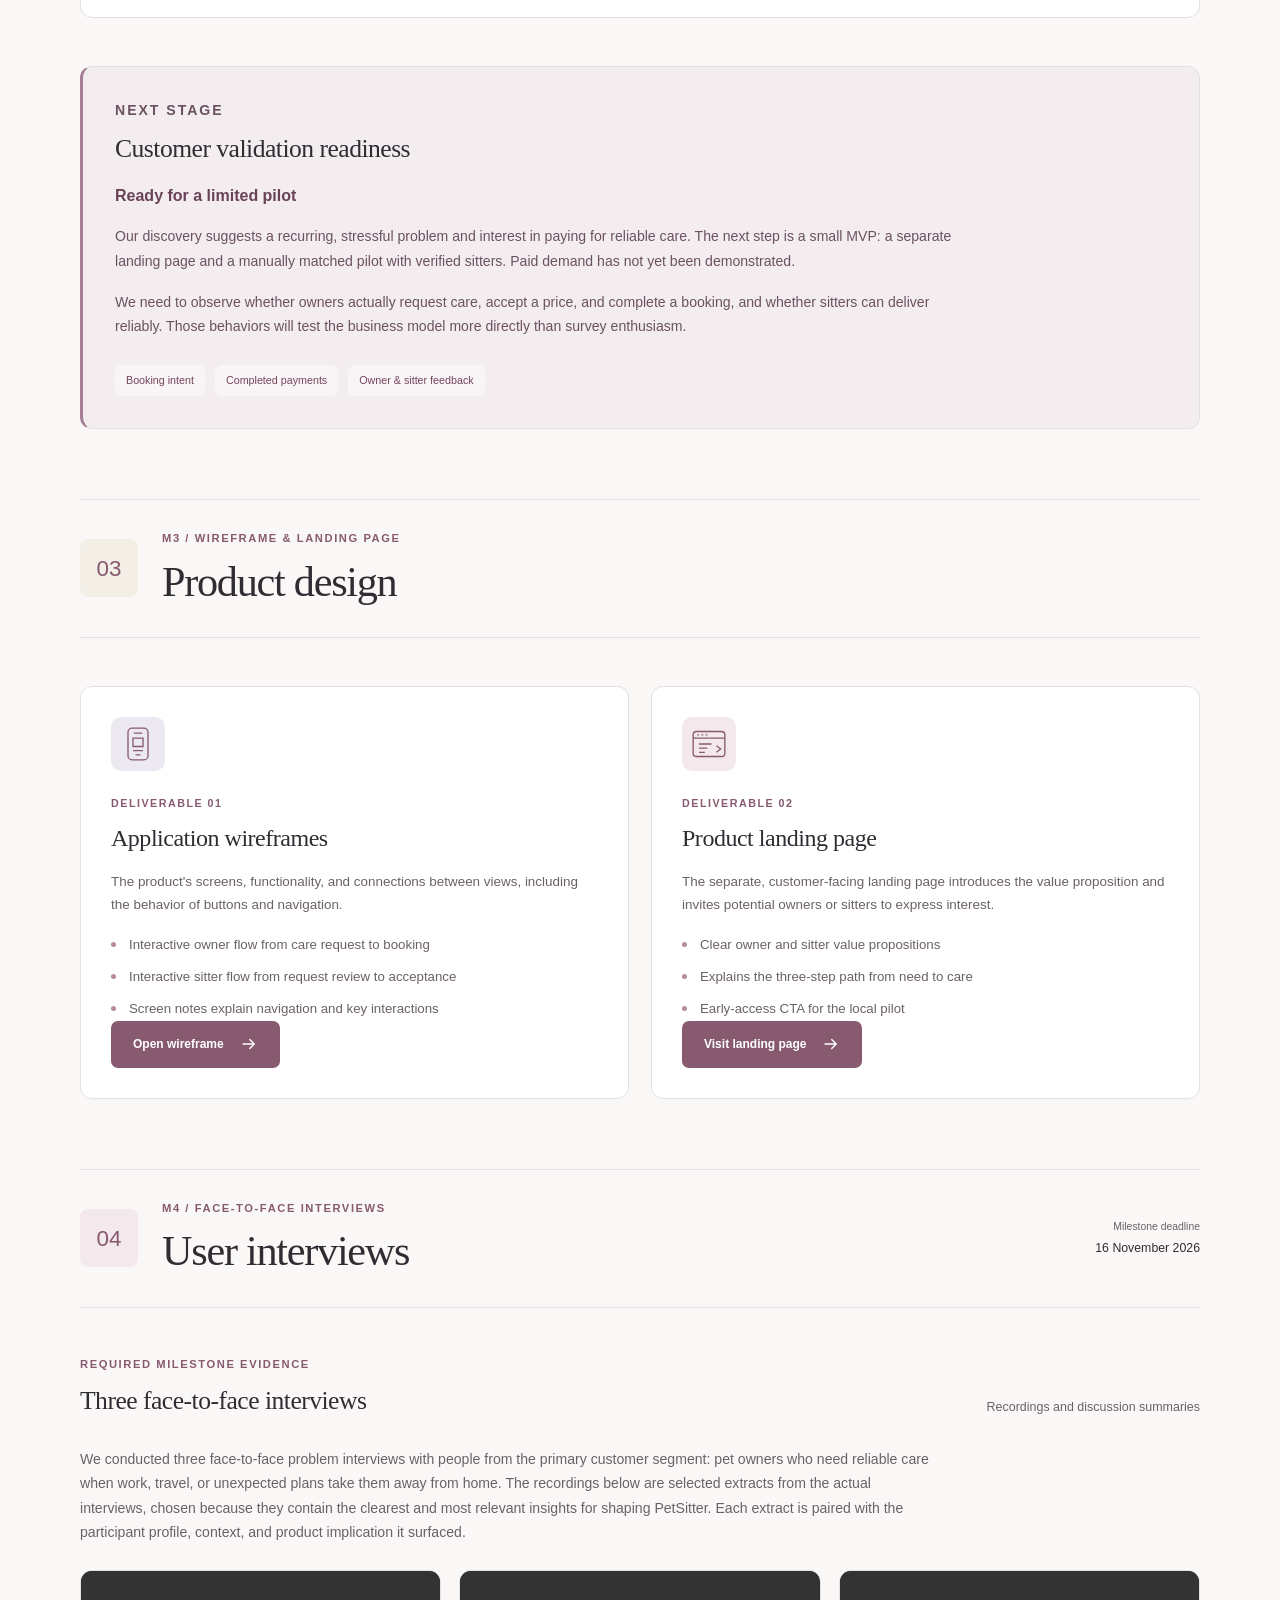
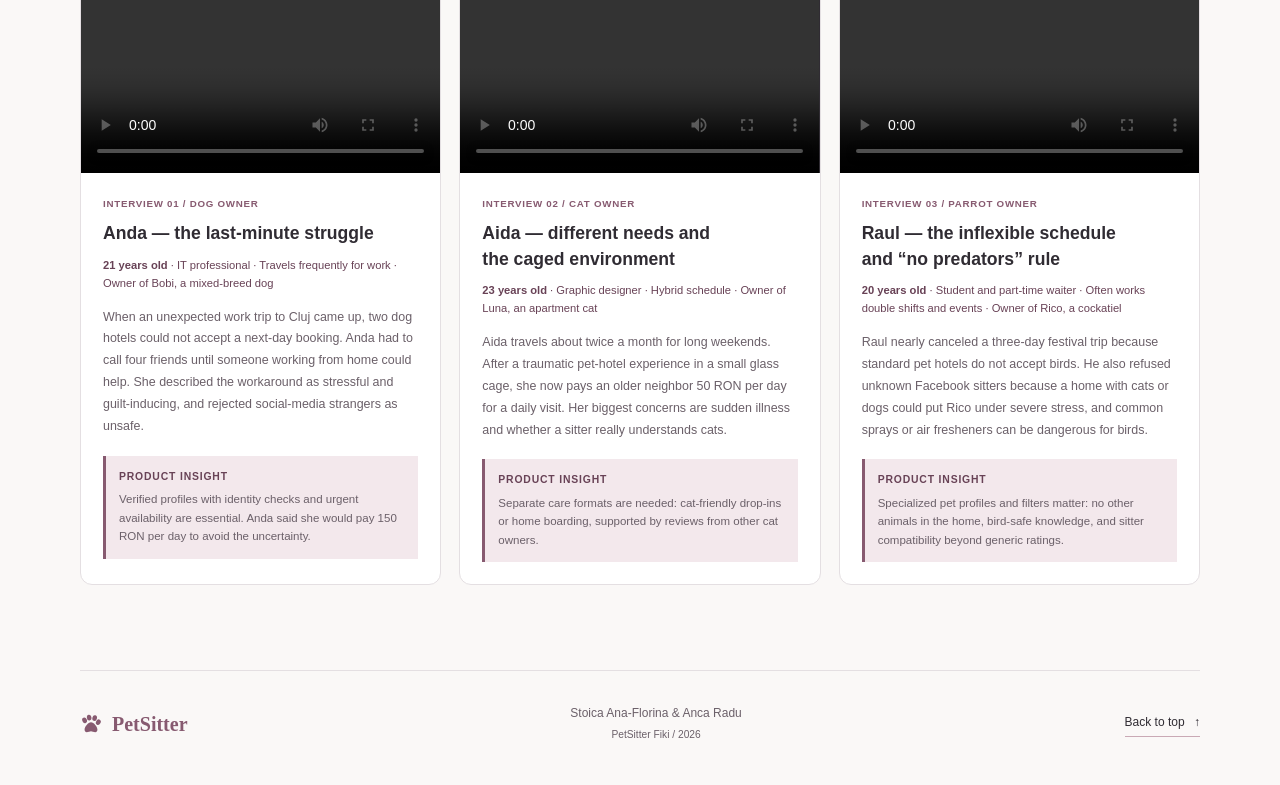
==== commit a1e5ace2: "Milestone 4" ====
--- a/index.html
+++ b/index.html
@@ -3,7 +3,7 @@
   <head>
     <meta charset="UTF-8">
     <meta name="viewport" content="width=device-width, initial-scale=1">
-    <meta name="description" content="PetSitter software engineering project: project definition, customer discovery, research evidence, and product design.">
+    <meta name="description" content="PetSitter project: project definition, customer discovery, research evidence, and product design.">
     <meta name="theme-color" content="#faf8f7">
     <meta property="og:title" content="PetSitter | Project Fiki">
     <meta property="og:description" content="Project documentation, customer research, and milestone deliverables for PetSitter, a local pet-care marketplace.">
@@ -39,6 +39,7 @@
           <a href="#m1"><span>M1</span> Project</a>
           <a href="#m2"><span>M2</span> Discovery</a>
           <a href="#m3"><span>M3</span> Design</a>
+          <a href="#m4"><span>M4</span> Interviews</a>
         </nav>
         <a class="team-link" href="#team">Team &amp; roles</a>
       </div>
@@ -63,7 +64,7 @@
           <div class="hero-facts">
             <span><strong>02</strong> team members</span>
             <span><strong>41</strong> survey responses</span>
-            <span><strong>03</strong> milestones</span>
+            <span><strong>04</strong> milestones</span>
           </div>
         </div>
         <aside class="project-summary" aria-labelledby="summary-title">
@@ -99,6 +100,11 @@
             <h3>Wireframes &amp; landing page</h3><p>Application structure, user flows, and the customer-facing page.</p>
             <div class="card-bottom"><span>Due <time datetime="2026-11-09">09 Nov 2026</time></span><svg class="icon" aria-hidden="true"><use href="#icon-arrow"/></svg></div>
           </a>
+          <a class="milestone-card pink" href="#m4">
+            <div class="card-top"><span class="milestone-number">04</span><span class="badge">In progress</span></div>
+            <h3>User interviews</h3><p>Three face-to-face interviews with potential users and evidence-based product insights.</p>
+            <div class="card-bottom"><span>Due <time datetime="2026-11-16">16 Nov 2026</time></span><svg class="icon" aria-hidden="true"><use href="#icon-arrow"/></svg></div>
+          </a>
         </div>
       </section>
 
@@ -315,7 +321,7 @@
         </div>
 
         <aside class="evidence-note section-block" aria-labelledby="evidence-note-title">
-          <span class="note-symbol" aria-hidden="true">i</span><div><h3 id="evidence-note-title">Evidence coverage</h3><p>The team also reported dogs at <strong>58.5%</strong> and cats at approximately <strong>29.3%</strong> of the pet-owner sample, and positive interest from all <strong>5 potential sitters</strong>, who wanted secure payment. The pet-type chart and sitter interview records have not yet been attached.</p><p>The 12 owner conversations, 5 sitter conversations, and 3 polls are team-reported totals. The gallery includes two owner conversations, an example of community outreach, and the questionnaire, rather than a complete record of each interaction. Additional interview notes and poll results can be added here when available.</p></div>
+          <span class="note-symbol" aria-hidden="true">i</span><div><h3 id="evidence-note-title">Evidence coverage</h3><p>The team also reported dogs at <strong>58.5%</strong> and cats at approximately <strong>29.3%</strong> of the pet-owner sample, and positive interest from all <strong>5 potential sitters</strong>, who wanted secure payment. The pet-type chart and some interview records remain separate M4 materials.</p><p>The 12 owner conversations, 5 sitter conversations, and 3 polls are team-reported totals. The gallery includes two owner conversations, an example of community outreach, and the questionnaire. The three recorded face-to-face interviews are documented in the M4 section below.</p></div>
         </aside>
 
         <div class="section-block">
@@ -331,6 +337,32 @@
         <article class="validation-card section-block">
           <p class="eyebrow">Next stage</p><h3>Customer validation readiness</h3><p class="validation-answer">Ready for a limited pilot</p><p>Our discovery suggests a recurring, stressful problem and interest in paying for reliable care. The next step is a small MVP: a separate landing page and a manually matched pilot with verified sitters. Paid demand has not yet been demonstrated.</p><p>We need to observe whether owners actually request care, accept a price, and complete a booking, and whether sitters can deliver reliably. Those behaviors will test the business model more directly than survey enthusiasm.</p><div class="validation-tags"><span>Booking intent</span><span>Completed payments</span><span>Owner &amp; sitter feedback</span></div>
         </article>
+      </section>
+
+      <section class="milestone-section wrap" id="m4" data-section aria-labelledby="m4-title">
+        <header class="milestone-heading">
+          <span class="chapter-number pink">04</span>
+          <div><p class="eyebrow">M4 / Face-to-face interviews</p><h2 id="m4-title">User interviews</h2></div>
+          <p class="deadline">Milestone deadline<time datetime="2026-11-16">16 November 2026</time></p>
+        </header>
+        <div class="section-block interview-section">
+          <div class="block-heading"><div><p class="eyebrow">Required milestone evidence</p><h3>Three face-to-face interviews</h3></div><span class="quiet-label">Recordings and discussion summaries</span></div>
+          <p class="interview-intro">We conducted three face-to-face problem interviews with people from the primary customer segment: pet owners who need reliable care when work, travel, or unexpected plans take them away from home. The recordings below are selected extracts from the actual interviews, chosen because they contain the clearest and most relevant insights for shaping PetSitter. Each extract is paired with the participant profile, context, and product implication it surfaced.</p>
+          <div class="interview-grid">
+            <article class="interview-card">
+              <div class="interview-video"><video controls preload="metadata"><source src="interviu-anda.mp4" type="video/mp4">Your browser does not support embedded video. <a href="interviu-anda.mp4">Download the recording</a>.</video></div>
+              <div class="interview-copy"><span class="evidence-tag">Interview 01 / Dog owner</span><h4>Anda — the last-minute struggle</h4><p class="interview-profile"><strong>21 years old</strong> · IT professional · Travels frequently for work · Owner of Bobi, a mixed-breed dog</p><p>When an unexpected work trip to Cluj came up, two dog hotels could not accept a next-day booking. Anda had to call four friends until someone working from home could help. She described the workaround as stressful and guilt-inducing, and rejected social-media strangers as unsafe.</p><div class="insight-callout"><strong>Product insight</strong><span>Verified profiles with identity checks and urgent availability are essential. Anda said she would pay 150 RON per day to avoid the uncertainty.</span></div></div>
+            </article>
+            <article class="interview-card">
+              <div class="interview-video"><video controls preload="metadata"><source src="interviu-aida.mp4" type="video/mp4">Your browser does not support embedded video. <a href="interviu-aida.mp4">Download the recording</a>.</video></div>
+              <div class="interview-copy"><span class="evidence-tag">Interview 02 / Cat owner</span><h4>Aida — different needs and the caged environment</h4><p class="interview-profile"><strong>23 years old</strong> · Graphic designer · Hybrid schedule · Owner of Luna, an apartment cat</p><p>Aida travels about twice a month for long weekends. After a traumatic pet-hotel experience in a small glass cage, she now pays an older neighbor 50 RON per day for a daily visit. Her biggest concerns are sudden illness and whether a sitter really understands cats.</p><div class="insight-callout"><strong>Product insight</strong><span>Separate care formats are needed: cat-friendly drop-ins or home boarding, supported by reviews from other cat owners.</span></div></div>
+            </article>
+            <article class="interview-card">
+              <div class="interview-video"><video controls preload="metadata"><source src="interviu-raul.mp4" type="video/mp4">Your browser does not support embedded video. <a href="interviu-raul.mp4">Download the recording</a>.</video></div>
+              <div class="interview-copy"><span class="evidence-tag">Interview 03 / Parrot owner</span><h4>Raul — the inflexible schedule and “no predators” rule</h4><p class="interview-profile"><strong>20 years old</strong> · Student and part-time waiter · Often works double shifts and events · Owner of Rico, a cockatiel</p><p>Raul nearly canceled a three-day festival trip because standard pet hotels do not accept birds. He also refused unknown Facebook sitters because a home with cats or dogs could put Rico under severe stress, and common sprays or air fresheners can be dangerous for birds.</p><div class="insight-callout"><strong>Product insight</strong><span>Specialized pet profiles and filters matter: no other animals in the home, bird-safe knowledge, and sitter compatibility beyond generic ratings.</span></div></div>
+            </article>
+          </div>
+        </div>
       </section>
 
       <section class="milestone-section wrap" id="m3" data-section aria-labelledby="m3-title">
@@ -351,7 +383,7 @@
       </section>
     </main>
 
-    <footer class="site-footer wrap"><a class="brand footer-brand" href="#overview"><svg class="icon" aria-hidden="true"><use href="#icon-paw"/></svg><span>PetSitter</span></a><p>Stoica Ana-Florina &amp; Anca Radu<br><span>Software Engineering Fiki / 2026</span></p><a class="text-link" href="#overview">Back to top <span aria-hidden="true">&#8593;</span></a></footer>
+    <footer class="site-footer wrap"><a class="brand footer-brand" href="#overview"><svg class="icon" aria-hidden="true"><use href="#icon-paw"/></svg><span>PetSitter</span></a><p>Stoica Ana-Florina &amp; Anca Radu<br><span>PetSitter Fiki / 2026</span></p><a class="text-link" href="#overview">Back to top <span aria-hidden="true">&#8593;</span></a></footer>
 
     <dialog class="evidence-dialog" id="evidence-dialog" aria-labelledby="evidence-title">
       <div class="dialog-toolbar"><h2 id="evidence-title">Research evidence</h2><button class="dialog-close" type="button" aria-label="Close evidence viewer">Close <span aria-hidden="true">&times;</span></button></div>
--- a/styles.css
+++ b/styles.css
@@ -18,6 +18,14 @@
 
 * { box-sizing: border-box; }
 html { scroll-behavior: smooth; scroll-padding-top: 120px; }
+main { display: flex; flex-direction: column; }
+main > #overview { order: 1; }
+main > .fiki-note { order: 1.5; }
+main > #milestones { order: 2; }
+main > #m1 { order: 3; }
+main > #m2 { order: 4; }
+main > #m3 { order: 5; }
+main > #m4 { order: 6; }
 body { margin: 0; color: var(--ink); background: var(--paper); font-family: var(--sans); font-size: 15px; line-height: 1.75; }
 a { color: inherit; text-underline-offset: 4px; }
 button { font: inherit; cursor: pointer; }
@@ -205,6 +213,18 @@
 .evidence-open { display: block; padding-top: 10px; color: var(--rose-dark); font-size: .7rem; text-align: right; }
 .evidence-link:hover .evidence-open { text-decoration: underline; text-underline-offset: 3px; }
 .evidence-tag { display: block; margin-bottom: 9px; color: var(--rose); font-size: .61rem; font-weight: 700; letter-spacing: .075em; text-transform: uppercase; }
+.interview-intro { max-width: 860px; margin-bottom: 25px; color: var(--muted); font-size: .88rem; }
+.interview-grid { display: grid; grid-template-columns: repeat(3, minmax(0, 1fr)); gap: 18px; }
+.interview-card { overflow: hidden; border: 1px solid var(--line); border-radius: var(--radius); background: var(--white); }
+.interview-video { background: #302c33; }
+.interview-video video { display: block; width: 100%; aspect-ratio: 16 / 9; }
+.interview-copy { padding: 22px; }
+.interview-copy h4 { margin-bottom: 10px; font-size: 1.1rem; }
+.interview-profile { margin-bottom: 14px; color: var(--rose-dark); font-size: .7rem; line-height: 1.6; }
+.interview-copy > p:not(.interview-profile) { color: var(--muted); font-size: .78rem; line-height: 1.75; }
+.insight-callout { display: grid; gap: 5px; margin-top: 18px; padding: 13px; border-left: 3px solid var(--rose); background: var(--pink); font-size: .72rem; line-height: 1.6; }
+.insight-callout strong { color: var(--rose-dark); font-size: .65rem; letter-spacing: .08em; text-transform: uppercase; }
+.insight-callout span { color: var(--muted); }
 figcaption h4 { margin-bottom: 9px; font-size: .94rem; }
 figcaption p { color: var(--muted); font-size: .78rem; line-height: 1.8; }
 .finding-highlights { display: grid; grid-template-columns: repeat(3, minmax(0, 1fr)); gap: 18px; }
@@ -275,6 +295,7 @@
   .hero { gap: 30px; }
   .hero-actions { gap: 18px; }
   .hero-facts > span { padding-inline: 10px; }
+  .interview-grid { grid-template-columns: 1fr; }
   .team-card { padding: 20px; gap: 17px; }
   .team-photo, .team-photo img { width: 100px; }
   .team-photo img { height: 135px; }
@@ -305,6 +326,7 @@
   .team-copy a { font-size: .72rem; }
   .feature-grid { grid-template-columns: repeat(2, minmax(0, 1fr)); }
   .three-column, .evidence-grid { gap: 12px; }
+  .interview-copy { padding: 20px; }
   .small-card { padding: 20px; }
   .origin-story { grid-template-columns: 125px 1fr; gap: 22px; padding: 28px; }
   .discovery-steps article { padding: 20px; }
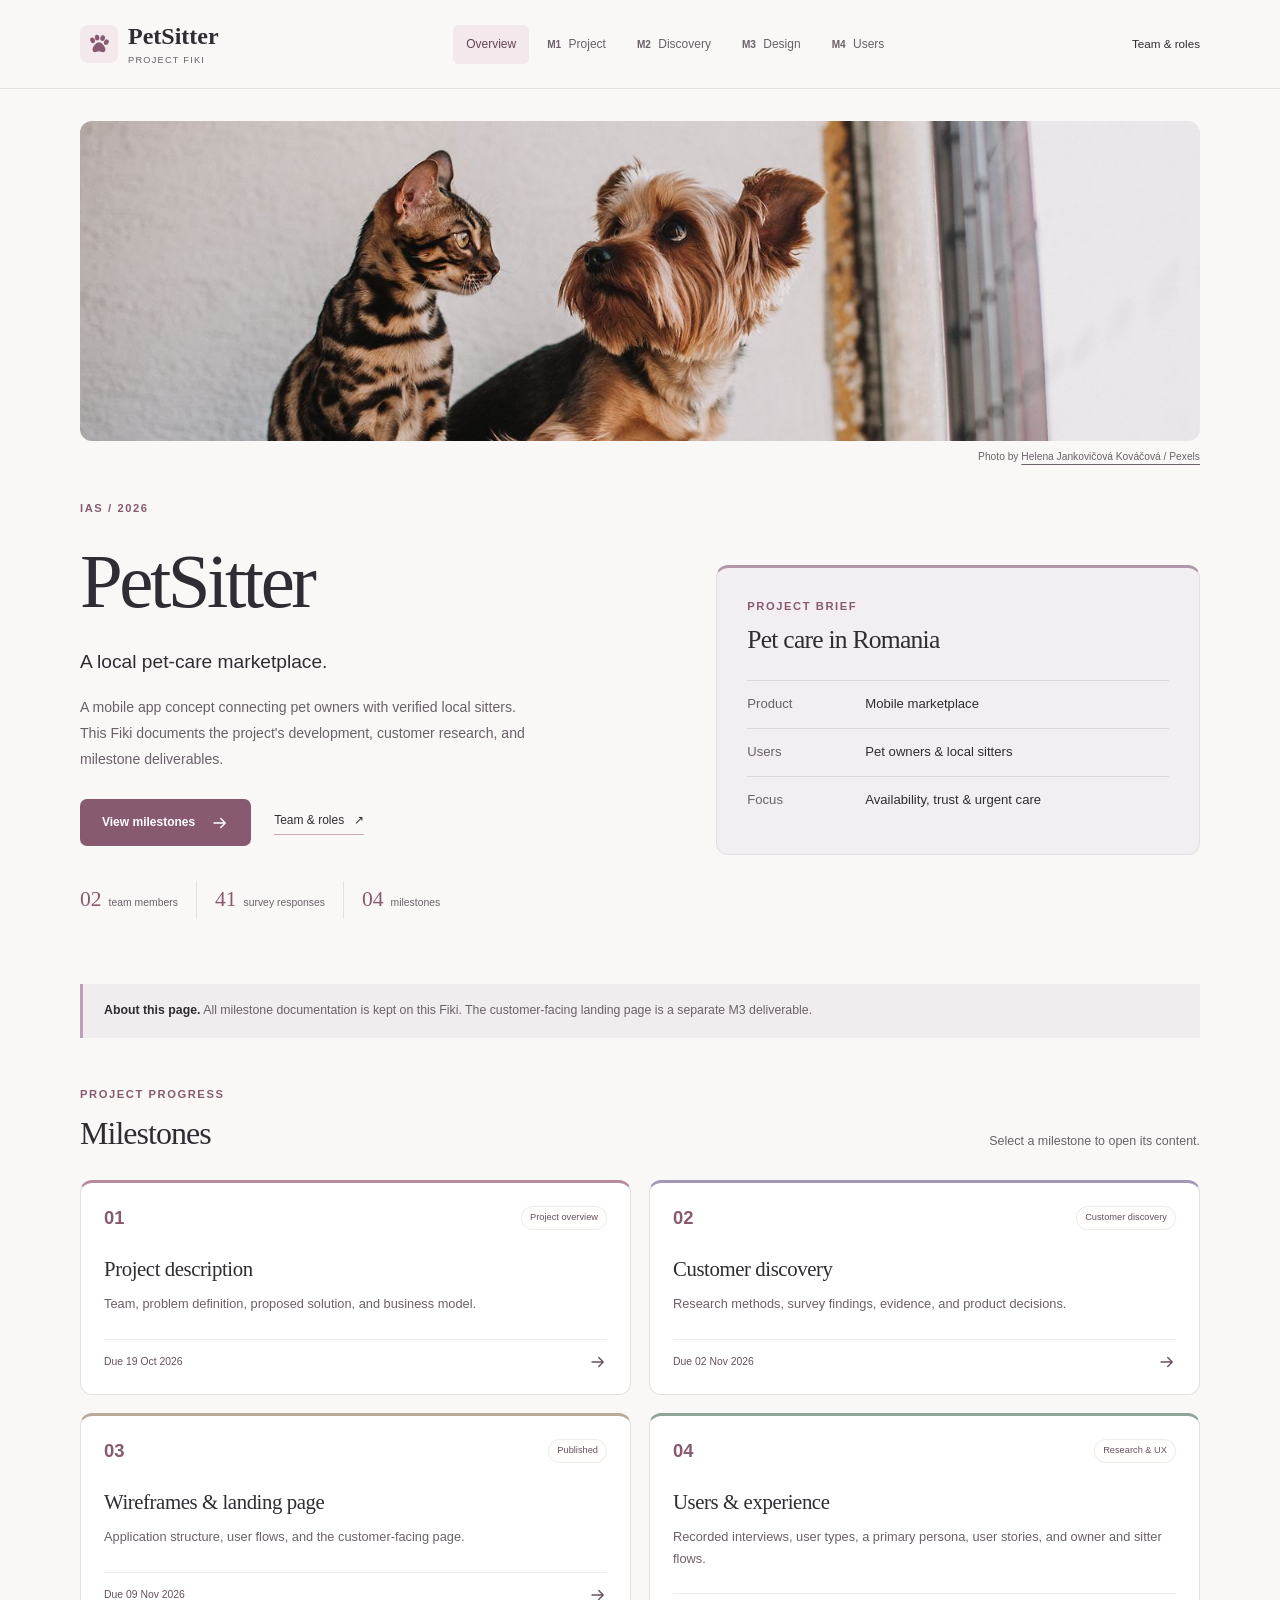
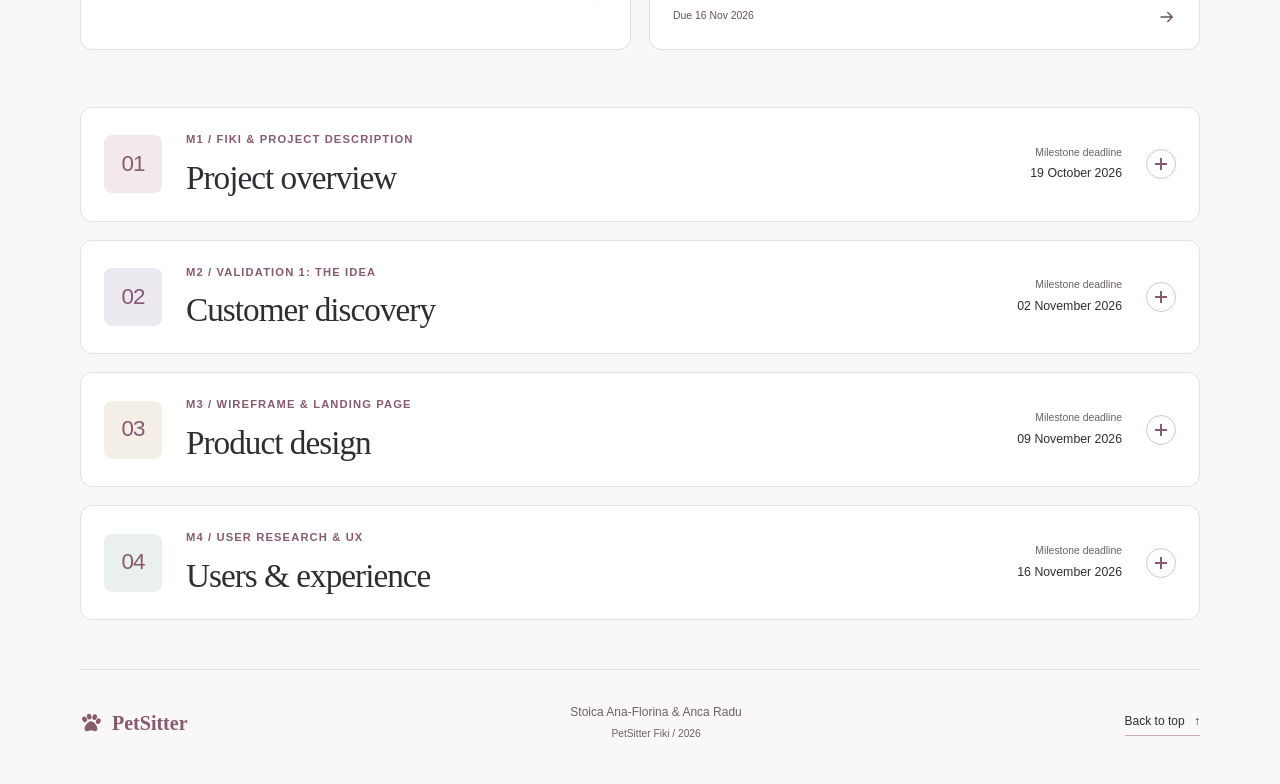
==== commit 9216de26: "Make milestones expandable and publish integrated M4 content Co-authored-by: Copilot <223556219+Copi" ====
--- a/index.html
+++ b/index.html
@@ -3,7 +3,7 @@
   <head>
     <meta charset="UTF-8">
     <meta name="viewport" content="width=device-width, initial-scale=1">
-    <meta name="description" content="PetSitter project: project definition, customer discovery, research evidence, and product design.">
+    <meta name="description" content="PetSitter Startup Engineering project: customer discovery, interviews, research evidence, product design, user personas, stories, and UX flows.">
     <meta name="theme-color" content="#faf8f7">
     <meta property="og:title" content="PetSitter | Project Fiki">
     <meta property="og:description" content="Project documentation, customer research, and milestone deliverables for PetSitter, a local pet-care marketplace.">
@@ -39,7 +39,7 @@
           <a href="#m1"><span>M1</span> Project</a>
           <a href="#m2"><span>M2</span> Discovery</a>
           <a href="#m3"><span>M3</span> Design</a>
-          <a href="#m4"><span>M4</span> Interviews</a>
+          <a href="#m4"><span>M4</span> Users</a>
         </nav>
         <a class="team-link" href="#team">Team &amp; roles</a>
       </div>
@@ -83,6 +83,7 @@
       <section class="journey wrap" id="milestones" aria-labelledby="journey-title">
         <div class="section-heading compact">
           <div><p class="eyebrow">Project progress</p><h2 id="journey-title">Milestones</h2></div>
+          <span class="quiet-label">Select a milestone to open its content.</span>
         </div>
         <div class="milestone-grid">
           <a class="milestone-card pink" href="#m1">
@@ -100,19 +101,25 @@
             <h3>Wireframes &amp; landing page</h3><p>Application structure, user flows, and the customer-facing page.</p>
             <div class="card-bottom"><span>Due <time datetime="2026-11-09">09 Nov 2026</time></span><svg class="icon" aria-hidden="true"><use href="#icon-arrow"/></svg></div>
           </a>
-          <a class="milestone-card pink" href="#m4">
-            <div class="card-top"><span class="milestone-number">04</span><span class="badge">In progress</span></div>
-            <h3>User interviews</h3><p>Three face-to-face interviews with potential users and evidence-based product insights.</p>
+          <a class="milestone-card mint" href="#m4">
+            <div class="card-top"><span class="milestone-number">04</span><span class="badge">Research &amp; UX</span></div>
+            <h3>Users &amp; experience</h3><p>Recorded interviews, user types, a primary persona, user stories, and owner and sitter flows.</p>
             <div class="card-bottom"><span>Due <time datetime="2026-11-16">16 Nov 2026</time></span><svg class="icon" aria-hidden="true"><use href="#icon-arrow"/></svg></div>
           </a>
         </div>
       </section>
 
       <section class="milestone-section wrap" id="m1" data-section aria-labelledby="m1-title">
-        <header class="milestone-heading">
-          <span class="chapter-number pink">01</span>
-          <div><p class="eyebrow">M1 / Fiki &amp; project description</p><h2 id="m1-title">Project overview</h2></div>
-        </header>
+        <details class="milestone-disclosure">
+          <summary class="milestone-ribbon" aria-labelledby="m1-title">
+            <h2 class="milestone-heading">
+              <span class="chapter-number pink">01</span>
+              <span class="milestone-label"><span class="eyebrow">M1 / Fiki &amp; project description</span><span id="m1-title">Project overview</span></span>
+              <span class="deadline">Milestone deadline<time datetime="2026-10-19">19 October 2026</time></span>
+              <span class="milestone-toggle" aria-hidden="true"></span>
+            </h2>
+          </summary>
+          <div class="milestone-content">
         <div class="section-block" id="team">
           <div class="block-heading"><div><p class="eyebrow">Team</p><h3>Members &amp; responsibilities</h3></div></div>
           <div class="team-grid">
@@ -180,13 +187,21 @@
           <article class="panel"><p class="eyebrow">Business model</p><h3>Cost structure</h3><ul class="pretty-list"><li>App development and maintenance</li><li>Cloud hosting, maps, and chat</li><li>Payment processing fees</li><li>Marketing and sitter acquisition</li><li>Identity verification and insurance</li></ul></article>
           <article class="panel"><p class="eyebrow">Business model</p><h3>Revenue streams</h3><ul class="pretty-list"><li>Commission per booking through a service fee</li><li>Premium sitter profiles and featured listings</li><li>An optional owner subscription for priority urgent matching</li></ul><p class="small-note">Business model hypotheses; pricing and paid demand still need validation.</p></article>
         </div>
+          </div>
+        </details>
       </section>
 
       <section class="milestone-section wrap" id="m2" data-section aria-labelledby="m2-title">
-        <header class="milestone-heading">
-          <span class="chapter-number lilac">02</span>
-          <div><p class="eyebrow">M2 / Validation 1: the idea</p><h2 id="m2-title">Customer discovery</h2></div>
-        </header>
+        <details class="milestone-disclosure">
+          <summary class="milestone-ribbon" aria-labelledby="m2-title">
+            <h2 class="milestone-heading">
+              <span class="chapter-number lilac">02</span>
+              <span class="milestone-label"><span class="eyebrow">M2 / Validation 1: the idea</span><span id="m2-title">Customer discovery</span></span>
+              <span class="deadline">Milestone deadline<time datetime="2026-11-02">02 November 2026</time></span>
+              <span class="milestone-toggle" aria-hidden="true"></span>
+            </h2>
+          </summary>
+          <div class="milestone-content">
         <div class="research-intro"><p>Before building the solution, we needed to understand the problem. Our customer discovery explored how people find pet care, where that process breaks down, and what would make them trust someone new.</p><p class="small-note">Research team: Stoica Ana-Florina &amp; Anca Radu.</p></div>
 
         <article class="origin-story section-block">
@@ -337,39 +352,21 @@
         <article class="validation-card section-block">
           <p class="eyebrow">Next stage</p><h3>Customer validation readiness</h3><p class="validation-answer">Ready for a limited pilot</p><p>Our discovery suggests a recurring, stressful problem and interest in paying for reliable care. The next step is a small MVP: a separate landing page and a manually matched pilot with verified sitters. Paid demand has not yet been demonstrated.</p><p>We need to observe whether owners actually request care, accept a price, and complete a booking, and whether sitters can deliver reliably. Those behaviors will test the business model more directly than survey enthusiasm.</p><div class="validation-tags"><span>Booking intent</span><span>Completed payments</span><span>Owner &amp; sitter feedback</span></div>
         </article>
+          </div>
+        </details>
       </section>
 
-      <section class="milestone-section wrap" id="m4" data-section aria-labelledby="m4-title">
-        <header class="milestone-heading">
-          <span class="chapter-number pink">04</span>
-          <div><p class="eyebrow">M4 / Face-to-face interviews</p><h2 id="m4-title">User interviews</h2></div>
-          <p class="deadline">Milestone deadline<time datetime="2026-11-16">16 November 2026</time></p>
-        </header>
-        <div class="section-block interview-section">
-          <div class="block-heading"><div><p class="eyebrow">Required milestone evidence</p><h3>Three face-to-face interviews</h3></div><span class="quiet-label">Recordings and discussion summaries</span></div>
-          <p class="interview-intro">We conducted three face-to-face problem interviews with people from the primary customer segment: pet owners who need reliable care when work, travel, or unexpected plans take them away from home. The recordings below are selected extracts from the actual interviews, chosen because they contain the clearest and most relevant insights for shaping PetSitter. Each extract is paired with the participant profile, context, and product implication it surfaced.</p>
-          <div class="interview-grid">
-            <article class="interview-card">
-              <div class="interview-video"><video controls preload="metadata"><source src="interviu-anda.mp4" type="video/mp4">Your browser does not support embedded video. <a href="interviu-anda.mp4">Download the recording</a>.</video></div>
-              <div class="interview-copy"><span class="evidence-tag">Interview 01 / Dog owner</span><h4>Anda — the last-minute struggle</h4><p class="interview-profile"><strong>21 years old</strong> · IT professional · Travels frequently for work · Owner of Bobi, a mixed-breed dog</p><p>When an unexpected work trip to Cluj came up, two dog hotels could not accept a next-day booking. Anda had to call four friends until someone working from home could help. She described the workaround as stressful and guilt-inducing, and rejected social-media strangers as unsafe.</p><div class="insight-callout"><strong>Product insight</strong><span>Verified profiles with identity checks and urgent availability are essential. Anda said she would pay 150 RON per day to avoid the uncertainty.</span></div></div>
-            </article>
-            <article class="interview-card">
-              <div class="interview-video"><video controls preload="metadata"><source src="interviu-aida.mp4" type="video/mp4">Your browser does not support embedded video. <a href="interviu-aida.mp4">Download the recording</a>.</video></div>
-              <div class="interview-copy"><span class="evidence-tag">Interview 02 / Cat owner</span><h4>Aida — different needs and the caged environment</h4><p class="interview-profile"><strong>23 years old</strong> · Graphic designer · Hybrid schedule · Owner of Luna, an apartment cat</p><p>Aida travels about twice a month for long weekends. After a traumatic pet-hotel experience in a small glass cage, she now pays an older neighbor 50 RON per day for a daily visit. Her biggest concerns are sudden illness and whether a sitter really understands cats.</p><div class="insight-callout"><strong>Product insight</strong><span>Separate care formats are needed: cat-friendly drop-ins or home boarding, supported by reviews from other cat owners.</span></div></div>
-            </article>
-            <article class="interview-card">
-              <div class="interview-video"><video controls preload="metadata"><source src="interviu-raul.mp4" type="video/mp4">Your browser does not support embedded video. <a href="interviu-raul.mp4">Download the recording</a>.</video></div>
-              <div class="interview-copy"><span class="evidence-tag">Interview 03 / Parrot owner</span><h4>Raul — the inflexible schedule and “no predators” rule</h4><p class="interview-profile"><strong>20 years old</strong> · Student and part-time waiter · Often works double shifts and events · Owner of Rico, a cockatiel</p><p>Raul nearly canceled a three-day festival trip because standard pet hotels do not accept birds. He also refused unknown Facebook sitters because a home with cats or dogs could put Rico under severe stress, and common sprays or air fresheners can be dangerous for birds.</p><div class="insight-callout"><strong>Product insight</strong><span>Specialized pet profiles and filters matter: no other animals in the home, bird-safe knowledge, and sitter compatibility beyond generic ratings.</span></div></div>
-            </article>
-          </div>
-        </div>
-      </section>
-
       <section class="milestone-section wrap" id="m3" data-section aria-labelledby="m3-title">
-        <header class="milestone-heading">
-          <span class="chapter-number butter">03</span>
-          <div><p class="eyebrow">M3 / Wireframe &amp; landing page</p><h2 id="m3-title">Product design</h2></div>
-        </header>
+        <details class="milestone-disclosure">
+          <summary class="milestone-ribbon" aria-labelledby="m3-title">
+            <h2 class="milestone-heading">
+              <span class="chapter-number butter">03</span>
+              <span class="milestone-label"><span class="eyebrow">M3 / Wireframe &amp; landing page</span><span id="m3-title">Product design</span></span>
+              <span class="deadline">Milestone deadline<time datetime="2026-11-09">09 November 2026</time></span>
+              <span class="milestone-toggle" aria-hidden="true"></span>
+            </h2>
+          </summary>
+          <div class="milestone-content">
         <div class="two-column section-block">
           <article class="deliverable-card">
             <div class="deliverable-icon lilac" aria-hidden="true"><svg viewBox="0 0 48 48" fill="none" stroke="currentColor" stroke-width="1.6"><rect x="12" y="5" width="24" height="38" rx="5"/><path d="M19 11h10M18 17h12v10H18zM18 32h12M21 37h6"/></svg></div>
@@ -380,6 +377,276 @@
             <span class="mini-label">Deliverable 02</span><h3>Product landing page</h3><p>The separate, customer-facing landing page introduces the value proposition and invites potential owners or sitters to express interest.</p><ul class="pretty-list"><li>Clear owner and sitter value propositions</li><li>Explains the three-step path from need to care</li><li>Early-access CTA for the local pilot</li></ul><a class="button button-primary" href="landing.html">Visit landing page <svg class="icon" aria-hidden="true"><use href="#icon-arrow"/></svg></a>
           </article>
         </div>
+          </div>
+        </details>
+      </section>
+
+      <section class="milestone-section wrap" id="m4" data-section aria-labelledby="m4-title">
+        <details class="milestone-disclosure">
+          <summary class="milestone-ribbon" aria-labelledby="m4-title">
+            <h2 class="milestone-heading">
+              <span class="chapter-number mint">04</span>
+              <span class="milestone-label"><span class="eyebrow">M4 / User research &amp; UX</span><span id="m4-title">Users &amp; experience</span></span>
+              <span class="deadline">Milestone deadline<time datetime="2026-11-16">16 November 2026</time></span>
+              <span class="milestone-toggle" aria-hidden="true"></span>
+            </h2>
+          </summary>
+          <div class="milestone-content">
+        <div class="research-intro">
+          <p>This milestone combines three recorded owner interviews with a research-informed primary persona, user stories, and proposed product flows. The focus is helping owners find appropriate care without trading trust for speed, while giving sitters enough information to accept a booking responsibly.</p>
+          <p class="small-note"><strong>Design draft.</strong> The persona is a fictional composite informed by M2, not an actual participant. The stories and flows are proposals; they have not yet been tested with users or implemented in the app.</p>
+        </div>
+        <nav class="section-nav" aria-label="M4 contents">
+          <a href="#m4-interviews">Interviews</a>
+          <a href="#m4-users">User types</a>
+          <a href="#m4-persona">Persona</a>
+          <a href="#m4-research">Research basis</a>
+          <a href="#m4-stories">User stories</a>
+          <a href="#m4-flows">Use cases &amp; flows</a>
+          <a href="#m4-validation">Validation plan</a>
+        </nav>
+
+        <div class="section-block interview-section" id="m4-interviews">
+          <div class="block-heading"><div><p class="eyebrow">Required milestone evidence</p><h3>Three face-to-face interviews</h3></div><span class="quiet-label">Recordings and discussion summaries</span></div>
+          <p class="interview-intro">We conducted three face-to-face problem interviews with people from the primary customer segment: pet owners who need reliable care when work, travel, or unexpected plans take them away from home. The recordings below are selected extracts from the actual interviews, chosen because they contain the clearest and most relevant insights for shaping PetSitter. Each extract is paired with the participant profile, context, and product implication it surfaced.</p>
+          <div class="interview-grid">
+            <article class="interview-card">
+              <div class="interview-video"><video controls preload="metadata"><source src="interviu-anda.mp4" type="video/mp4">Your browser does not support embedded video. <a href="interviu-anda.mp4">Download the recording</a>.</video></div>
+              <div class="interview-copy"><span class="evidence-tag">Interview 01 / Dog owner</span><h4>Anda — the last-minute struggle</h4><p class="interview-profile"><strong>21 years old</strong> · IT professional · Travels frequently for work · Owner of Bobi, a mixed-breed dog</p><p>When an unexpected work trip to Cluj came up, two dog hotels could not accept a next-day booking. Anda had to call four friends until someone working from home could help. She described the workaround as stressful and guilt-inducing, and rejected social-media strangers as unsafe.</p><div class="insight-callout"><strong>Product insight</strong><span>Verified profiles with identity checks and urgent availability are essential. Anda said she would pay 150 RON per day to avoid the uncertainty.</span></div></div>
+            </article>
+            <article class="interview-card">
+              <div class="interview-video"><video controls preload="metadata"><source src="interviu-aida.mp4" type="video/mp4">Your browser does not support embedded video. <a href="interviu-aida.mp4">Download the recording</a>.</video></div>
+              <div class="interview-copy"><span class="evidence-tag">Interview 02 / Cat owner</span><h4>Aida — different needs and the caged environment</h4><p class="interview-profile"><strong>23 years old</strong> · Graphic designer · Hybrid schedule · Owner of Luna, an apartment cat</p><p>Aida travels about twice a month for long weekends. After a traumatic pet-hotel experience in a small glass cage, she now pays an older neighbor 50 RON per day for a daily visit. Her biggest concerns are sudden illness and whether a sitter really understands cats.</p><div class="insight-callout"><strong>Product insight</strong><span>Separate care formats are needed: cat-friendly drop-ins or home boarding, supported by reviews from other cat owners.</span></div></div>
+            </article>
+            <article class="interview-card">
+              <div class="interview-video"><video controls preload="metadata"><source src="interviu-raul.mp4" type="video/mp4">Your browser does not support embedded video. <a href="interviu-raul.mp4">Download the recording</a>.</video></div>
+              <div class="interview-copy"><span class="evidence-tag">Interview 03 / Parrot owner</span><h4>Raul — the inflexible schedule and “no predators” rule</h4><p class="interview-profile"><strong>20 years old</strong> · Student and part-time waiter · Often works double shifts and events · Owner of Rico, a cockatiel</p><p>Raul nearly canceled a three-day festival trip because standard pet hotels do not accept birds. He also refused unknown Facebook sitters because a home with cats or dogs could put Rico under severe stress, and common sprays or air fresheners can be dangerous for birds.</p><div class="insight-callout"><strong>Product insight</strong><span>Specialized pet profiles and filters matter: no other animals in the home, bird-safe knowledge, and sitter compatibility beyond generic ratings.</span></div></div>
+            </article>
+          </div>
+        </div>
+
+        <div class="section-block" id="m4-users">
+          <div class="block-heading"><div><p class="eyebrow">Marketplace roles</p><h3>User types</h3></div></div>
+          <div class="two-column user-type-grid">
+            <article class="user-type-card">
+              <img src="assets/user-owner.svg" alt="Illustration of a pet owner using a phone beside their dog." width="160" height="160" loading="lazy">
+              <div><span class="mini-label">Demand side</span><h4>Pet owner</h4><p>Finds suitable care, checks sitter profiles, shares care instructions, and manages bookings and payments.</p></div>
+            </article>
+            <article class="user-type-card">
+              <img src="assets/user-sitter.svg" alt="Illustration of a pet sitter walking a dog, with an availability calendar." width="160" height="160" loading="lazy">
+              <div><span class="mini-label">Supply side</span><h4>Pet sitter</h4><p>Sets services and availability, reviews care requests, looks after pets, and tracks completed bookings and payouts.</p></div>
+            </article>
+          </div>
+        </div>
+
+        <div class="section-block" id="m4-persona">
+          <div class="block-heading"><div><p class="eyebrow">Primary persona</p><h3>The time-constrained pet owner</h3></div><span class="quiet-label">Fictional composite / not an interview profile</span></div>
+          <article class="persona-card" aria-labelledby="persona-name">
+            <div class="persona-profile">
+              <img class="persona-illustration" src="assets/user-owner.svg" alt="" width="160" height="160" loading="lazy">
+              <p class="mini-label">Pet owner</p>
+              <h4 id="persona-name">Andreea Ionescu</h4>
+              <p class="persona-summary">Works full time and needs dependable care when work or travel disrupts her usual arrangements.</p>
+              <dl class="persona-facts">
+                <div><dt>Age &amp; location</dt><dd>32 / Bucharest</dd></div>
+                <div><dt>Occupation</dt><dd>Project coordinator</dd></div>
+                <div><dt>Pet</dt><dd>Milo, a dog with a regular walking and feeding routine</dd></div>
+                <div><dt>Digital habits</dt><dd>Uses her phone for messaging, booking, and payments</dd></div>
+                <div><dt>Budget reference</dt><dd>100-150 RON per day for care, subject to the service and full price</dd></div>
+              </dl>
+              <p class="small-note">Name, age, city, job, pet, and digital habits are scenario assumptions. The budget uses the most-selected M2 survey range, not a validated product price.</p>
+            </div>
+            <div class="persona-detail">
+              <div class="persona-quadrants">
+                <section aria-labelledby="persona-goals"><h5 id="persona-goals">Goals</h5><ul class="pretty-list"><li>Arrange care in time without canceling work or travel.</li><li>Know who will care for Milo and whether they can follow his routine.</li><li>Understand the total cost before committing.</li></ul></section>
+                <section aria-labelledby="persona-frustrations"><h5 id="persona-frustrations">Frustrations</h5><ul class="pretty-list"><li>Friends and family are not always available.</li><li>Social-media replies do not establish trust or confirm availability.</li><li>Contacting several people and repeating care details takes time.</li></ul></section>
+                <section aria-labelledby="persona-behaviors"><h5 id="persona-behaviors">Current behavior</h5><ul class="pretty-list"><li>Starts with people she knows, then searches local groups.</li><li>Checks a sitter's experience and reviews before making contact.</li><li>Needs a clear answer, not just a list of profiles.</li></ul></section>
+                <section aria-labelledby="persona-needs"><h5 id="persona-needs">UX needs</h5><ul class="pretty-list"><li>Search by dates, area, pet type, and service.</li><li>Visible verification, care experience, and review history.</li><li>Reusable care instructions and clear booking and payment states.</li></ul></section>
+              </div>
+              <div class="persona-scenario">
+                <span class="mini-label">Example scenario</span>
+                <p>Andreea learns that she must leave Bucharest the next morning for a two-day work trip. Her usual family contact is unavailable. She needs a sitter who can provide care at her home, discuss Milo's routine, and confirm the booking before she leaves.</p>
+                <p><strong>Successful outcome:</strong> an accepted, paid booking with agreed care instructions and a visible contact route. If no suitable sitter is available, she receives a clear answer early enough to arrange an alternative.</p>
+              </div>
+            </div>
+          </article>
+        </div>
+
+        <div class="section-block" id="m4-research">
+          <div class="block-heading"><div><p class="eyebrow">From discovery to design</p><h3>Research basis &amp; assumptions</h3></div></div>
+          <p class="section-intro">We prioritize the owner persona because M2 contains 41 owner survey responses. Sitter needs are included in the stories and flows, but rely on five team-reported conversations with limited attached evidence. The survey supports the needs below; it does not prove that they all describe the same individual.</p>
+          <div class="research-links">
+            <article><span class="mini-label">Availability</span><h4>61% struggle with short notice</h4><p>Put dates and urgent availability in the search flow. Show no-match and declined-request states rather than implying guaranteed care.</p><a href="#result-challenges">M2: care challenges</a><span class="research-map">US-01, US-06 / UC-01, UC-02</span></article>
+            <article><span class="mini-label">Trust</span><h4>43.9% distrust unfamiliar sitters</h4><p>Make profile verification and genuine reviews easy to inspect. Offer a conversation before booking without implying an ID check proves care expertise.</p><a href="#result-challenges">M2: trust concerns</a><span class="research-map">US-02, US-04 / UC-01</span></article>
+            <article><span class="mini-label">Care requirements</span><h4>39% worry about emergencies</h4><p>Include routines, allergies, special needs, and an emergency contact in a pet profile shared with the selected sitter.</p><a href="#result-challenges">M2: emergency concerns</a><span class="research-map">US-03, US-09 / UC-01, UC-04</span></article>
+            <article><span class="mini-label">Price</span><h4>53.7% selected 100-150 RON/day</h4><p>Show the full booking total and fee breakdown before payment. Test actual booking intent separately from stated budget.</p><a href="#result-budget">M2: daily budgets</a><span class="research-map">US-05 / UC-01</span></article>
+          </div>
+          <p class="small-note">Further context: <a href="#result-alternatives">85.4% currently rely on friends or family</a>, and <a href="#result-frequency">78% report frequent travel or time away</a>. Search behavior, device use, and the proposed interaction sequence still need direct UX testing.</p>
+        </div>
+
+        <div class="section-block" id="m4-stories">
+          <div class="block-heading"><div><p class="eyebrow">Proposed requirements</p><h3>User stories</h3></div><span class="quiet-label">Must = core booking flow<br>Should = subsequent iteration</span></div>
+          <p class="section-intro">Priorities are our design proposal, not a ranking selected by survey respondents. Each story includes testable acceptance criteria and links to the relevant use case.</p>
+          <div class="story-grid">
+            <article class="user-story" id="us-01">
+              <div class="story-meta"><span>US-01 / Owner</span><span class="badge">Must</span></div>
+              <h4>Find appropriate care</h4>
+              <p>As a pet owner, I want to filter sitters by location, dates, pet type, and service so that I can find someone who fits my care needs.</p>
+              <details class="story-criteria"><summary>Acceptance criteria <span class="details-toggle" aria-hidden="true">+</span></summary><ul class="pretty-list"><li>Results reflect the selected criteria and show availability and a price basis.</li><li>If there are no matches, the app explains this and offers editable filters without silently changing dates or location.</li></ul></details>
+              <p class="story-links">Use cases: <a href="#uc-01">UC-01</a>, <a href="#uc-02">UC-02</a> / Basis: <a href="#result-challenges">short-notice difficulty</a></p>
+            </article>
+            <article class="user-story" id="us-02">
+              <div class="story-meta"><span>US-02 / Owner</span><span class="badge">Must</span></div>
+              <h4>Assess a sitter's suitability</h4>
+              <p>As a pet owner, I want to review a sitter's identity-check status, experience, services, and reviews so that I can make an informed choice.</p>
+              <details class="story-criteria"><summary>Acceptance criteria <span class="details-toggle" aria-hidden="true">+</span></summary><ul class="pretty-list"><li>The profile explains what verification covers and clearly distinguishes verified status from review ratings.</li><li>Only completed-booking reviews contribute to the rating; a new sitter is labeled as having no reviews rather than given a default score.</li></ul></details>
+              <p class="story-links">Use case: <a href="#uc-01">UC-01</a> / Basis: <a href="#result-challenges">trust concerns</a></p>
+            </article>
+            <article class="user-story" id="us-03">
+              <div class="story-meta"><span>US-03 / Owner</span><span class="badge">Must</span></div>
+              <h4>Share care instructions</h4>
+              <p>As a pet owner, I want to save my pet's routine, allergies, special needs, and emergency contact so that the selected sitter has the information needed for care.</p>
+              <details class="story-criteria"><summary>Acceptance criteria <span class="details-toggle" aria-hidden="true">+</span></summary><ul class="pretty-list"><li>The owner can save and review the selected pet's care details before sending a request.</li><li>The app identifies which sitter will receive those details; private care information is not displayed on public search results.</li></ul></details>
+              <p class="story-links">Use cases: <a href="#uc-01">UC-01</a>, <a href="#uc-04">UC-04</a> / Basis: <a href="#result-challenges">emergency concerns</a></p>
+            </article>
+            <article class="user-story" id="us-04">
+              <div class="story-meta"><span>US-04 / Owner</span><span class="badge">Should</span></div>
+              <h4>Discuss care before committing</h4>
+              <p>As a pet owner, I want to message a sitter and arrange a short meet-and-greet so that we can check compatibility before the first booking.</p>
+              <details class="story-criteria"><summary>Acceptance criteria <span class="details-toggle" aria-hidden="true">+</span></summary><ul class="pretty-list"><li>The profile provides a contact route and an optional 15-minute video or in-person introduction.</li><li>Sending a message or arranging an introduction does not mark the care booking as confirmed.</li></ul></details>
+              <p class="story-links">Use case: <a href="#uc-01">UC-01</a> / Basis: <a href="#result-challenges">trust concerns</a>; meeting format is a design proposal</p>
+            </article>
+            <article class="user-story" id="us-05">
+              <div class="story-meta"><span>US-05 / Owner</span><span class="badge">Must</span></div>
+              <h4>Review and pay the full price</h4>
+              <p>As a pet owner, I want to review the complete booking cost and pay securely so that I know what I am committing to.</p>
+              <details class="story-criteria"><summary>Acceptance criteria <span class="details-toggle" aria-hidden="true">+</span></summary><ul class="pretty-list"><li>Checkout shows the sitter, dates, service, total including fees, and applicable cancellation terms before payment.</li><li>A booking is confirmed only after sitter acceptance and successful payment; failed or uncertain payment has an explicit recovery state.</li></ul></details>
+              <p class="story-links">Use case: <a href="#uc-01">UC-01</a> / Basis: <a href="#result-budget">budget findings</a> and <a href="#m1">planned payment feature</a></p>
+            </article>
+            <article class="user-story" id="us-06">
+              <div class="story-meta"><span>US-06 / Owner</span><span class="badge">Must</span></div>
+              <h4>Know whether care is arranged</h4>
+              <p>As a pet owner, I want clear request and booking statuses so that I can distinguish confirmed care from a request that still needs action.</p>
+              <details class="story-criteria"><summary>Acceptance criteria <span class="details-toggle" aria-hidden="true">+</span></summary><ul class="pretty-list"><li>The booking screen distinguishes pending, awaiting payment, confirmed, declined, expired, and canceled states.</li><li>A decline, expiry, or cancellation explains the next step and preserves care details when returning to search; an in-app record remains available if a notification is missed.</li></ul></details>
+              <p class="story-links">Use cases: <a href="#uc-01">UC-01</a>, <a href="#uc-02">UC-02</a>, <a href="#uc-04">UC-04</a> / Basis: <a href="#result-plans">disrupted plans</a></p>
+            </article>
+            <article class="user-story" id="us-07">
+              <div class="story-meta"><span>US-07 / Owner</span><span class="badge">Should</span></div>
+              <h4>Review care and book again</h4>
+              <p>As a returning pet owner, I want to review a completed service and request the same sitter again so that I can reuse a care arrangement that worked.</p>
+              <details class="story-criteria"><summary>Acceptance criteria <span class="details-toggle" aria-hidden="true">+</span></summary><ul class="pretty-list"><li>A review is linked to a completed booking and cannot be submitted for a pending or canceled service.</li><li>Rebooking starts a new request with current dates, availability, and pricing; it does not automatically charge or confirm.</li></ul></details>
+              <p class="story-links">Use case: <a href="#uc-04">UC-04</a> / Basis: <a href="#result-frequency">recurring care need</a>; rebooking is a design proposal</p>
+            </article>
+            <article class="user-story" id="us-08">
+              <div class="story-meta"><span>US-08 / Sitter</span><span class="badge">Must</span></div>
+              <h4>Publish an accurate care offer</h4>
+              <p>As a pet sitter, I want to complete verification and set my services, prices, pet preferences, and availability so that I receive appropriate requests.</p>
+              <details class="story-criteria"><summary>Acceptance criteria <span class="details-toggle" aria-hidden="true">+</span></summary><ul class="pretty-list"><li>The sitter can see draft, pending-verification, approved, or needs-correction status and the next required action.</li><li>A profile is bookable only after approval and required information is complete; unavailable slots are excluded from matching results.</li></ul></details>
+              <p class="story-links">Use case: <a href="#uc-03">UC-03</a> / Basis: <a href="#m2">M2 verification decision</a></p>
+            </article>
+            <article class="user-story" id="us-09">
+              <div class="story-meta"><span>US-09 / Sitter</span><span class="badge">Must</span></div>
+              <h4>Accept only suitable requests</h4>
+              <p>As a pet sitter, I want to inspect the care requirements, dates, and expected earnings before accepting so that I can decide whether I can provide the service.</p>
+              <details class="story-criteria"><summary>Acceptance criteria <span class="details-toggle" aria-hidden="true">+</span></summary><ul class="pretty-list"><li>The request includes the service, selected pet's shared care details, dates, payout estimate, and response deadline.</li><li>The sitter can accept or decline; the system rechecks availability before acceptance and prevents overlapping confirmed bookings.</li></ul></details>
+              <p class="story-links">Use cases: <a href="#uc-01">UC-01</a>, <a href="#uc-04">UC-04</a> / Basis: marketplace design assumption</p>
+            </article>
+            <article class="user-story" id="us-10">
+              <div class="story-meta"><span>US-10 / Sitter</span><span class="badge">Must</span></div>
+              <h4>Track service completion and payout</h4>
+              <p>As a pet sitter, I want to see the service and payout status so that I know whether payment is pending, released, or requires action.</p>
+              <details class="story-criteria"><summary>Acceptance criteria <span class="details-toggle" aria-hidden="true">+</span></summary><ul class="pretty-list"><li>Booking details distinguish estimated earnings, funds awaiting release, a payout in progress, and a completed payout.</li><li>An unresolved service issue or transfer failure is shown explicitly; starting a payout is not displayed as money already received.</li></ul></details>
+              <p class="story-links">Use case: <a href="#uc-04">UC-04</a> / Basis: <a href="#evidence-note-title">team-reported sitter payment concerns</a></p>
+            </article>
+          </div>
+        </div>
+
+        <div class="section-block" id="m4-flows">
+          <div class="block-heading"><div><p class="eyebrow">Interaction design</p><h3>Use cases &amp; user flows</h3></div><span class="quiet-label">Proposed screens and transitions / not a live booking interface</span></div>
+          <p class="section-intro">Each numbered sequence shows the main path, followed by its decision points and recovery paths. Screen names describe the intended app; these diagrams do not replace the M3 wireframes.</p>
+          <div class="use-case-list">
+            <article class="use-case" id="uc-01" aria-labelledby="uc-01-title">
+              <header class="use-case-heading"><span class="role-tag">UC-01 / Owner + sitter</span><h4 id="uc-01-title">Arrange and confirm care</h4><p>Goal: turn a care need into an agreed, paid booking.</p></header>
+              <dl class="use-case-context">
+                <div><dt>Trigger</dt><dd>The owner needs care for specific dates.</dd></div>
+                <div><dt>Preconditions</dt><dd>Search criteria are defined. The owner signs in and selects or creates a pet profile before sending a request; the selected sitter is verified.</dd></div>
+                <div><dt>Success</dt><dd>The sitter has accepted, payment has succeeded, and both parties see the same confirmed booking.</dd></div>
+              </dl>
+              <ol class="flow-steps" aria-label="Main booking flow">
+                <li><span class="flow-screen">Search</span><strong>Set the care need</strong><p>Choose location, dates, pet type, and service. Select Search.</p></li>
+                <li><span class="flow-screen">Results</span><strong>Compare sitters</strong><p>Review matching availability and price. Open a sitter profile.</p></li>
+                <li><span class="flow-screen">Sitter profile</span><strong>Check suitability</strong><p>Read verification and reviews. Optionally message or arrange a meet-and-greet.</p></li>
+                <li><span class="flow-screen">Request details</span><strong>Send a request</strong><p>Sign in if needed, select the pet, review shared instructions, and submit. Status: Pending.</p></li>
+                <li><span class="flow-screen">Sitter request</span><strong>Accept the care</strong><p>The sitter checks requirements and earnings. Acceptance triggers an availability recheck. Status: Awaiting payment.</p></li>
+                <li><span class="flow-screen">Checkout &amp; booking</span><strong>Pay and confirm</strong><p>The owner reviews the full total and terms, then pays. Revalidate availability; successful payment confirms the booking for both parties.</p></li>
+              </ol>
+              <div class="flow-branches"><h5>Decisions &amp; recovery</h5><ul class="pretty-list"><li><strong>No results:</strong> return to Search with the same inputs; widen the area or change dates only if the owner chooses.</li><li><strong>Sitter declines or does not respond before expiry:</strong> show Declined or Expired, notify the owner, and offer another search. No payment is taken.</li><li><strong>Availability changes or the payment window expires:</strong> prevent confirmation and return to search; do not silently substitute another sitter or date.</li><li><strong>Payment fails:</strong> show a failed attempt and allow correction while the request remains valid. If the result is unknown, show Payment processing and check that attempt before offering another payment.</li></ul></div>
+              <p class="story-links">Stories: <a href="#us-01">US-01</a>, <a href="#us-02">US-02</a>, <a href="#us-03">US-03</a>, <a href="#us-04">US-04</a>, <a href="#us-05">US-05</a>, <a href="#us-06">US-06</a>, <a href="#us-09">US-09</a></p>
+            </article>
+
+            <article class="use-case" id="uc-02" aria-labelledby="uc-02-title">
+              <header class="use-case-heading"><span class="role-tag">UC-02 / Owner</span><h4 id="uc-02-title">Find care at short notice</h4><p>Goal: establish whether appropriate care can be arranged before the required start time.</p></header>
+              <dl class="use-case-context">
+                <div><dt>Trigger</dt><dd>The usual care arrangement falls through or an unexpected trip arises.</dd></div>
+                <div><dt>Preconditions</dt><dd>The owner knows the location, service, pet needs, and latest acceptable start time.</dd></div>
+                <div><dt>Success</dt><dd>A suitable booking is confirmed, or the owner receives an explicit no-match/expiry outcome rather than assuming care is arranged.</dd></div>
+              </dl>
+              <ol class="flow-steps" aria-label="Urgent-care search flow">
+                <li><span class="flow-screen">Urgent search</span><strong>Specify the deadline</strong><p>Select short-notice care and enter the actual dates and required start time.</p></li>
+                <li><span class="flow-screen">Matching results</span><strong>Check availability</strong><p>Show verified sitters offering the selected service and time. Availability is not yet a booking guarantee.</p></li>
+                <li><span class="flow-screen">Profile &amp; request</span><strong>Request suitable care</strong><p>Review the profile, share care requirements, and send a request using UC-01.</p></li>
+                <li><span class="flow-screen">Booking status</span><strong>Resolve the request</strong><p>If accepted in time, continue to checkout. Otherwise show the decline or expiry and offer another search.</p></li>
+              </ol>
+              <div class="flow-branches"><h5>Decisions &amp; recovery</h5><ul class="pretty-list"><li><strong>No suitable sitter:</strong> show a clear empty state with options to widen the area, adjust the service or dates, or stop searching. Never relax verification automatically.</li><li><strong>The start time passes:</strong> expire the request and prevent payment for that slot. A pending request must not be presented as confirmed care.</li><li><strong>Another sitter is needed:</strong> preserve the pet details, but require the owner to review and submit the new request. Urgency does not bypass sitter acceptance or payment.</li></ul></div>
+              <p class="story-links">Stories: <a href="#us-01">US-01</a>, <a href="#us-06">US-06</a> / Continues through <a href="#uc-01">UC-01</a> for booking and payment</p>
+            </article>
+
+            <article class="use-case" id="uc-03" aria-labelledby="uc-03-title">
+              <header class="use-case-heading"><span class="role-tag lilac">UC-03 / Sitter</span><h4 id="uc-03-title">Become a bookable sitter</h4><p>Goal: publish a verified profile with a clear, current care offer.</p></header>
+              <dl class="use-case-context">
+                <div><dt>Trigger</dt><dd>A potential sitter chooses to offer services.</dd></div>
+                <div><dt>Preconditions</dt><dd>The sitter creates an account and can provide the required profile and verification information.</dd></div>
+                <div><dt>Success</dt><dd>The approved profile is visible for matching services and available dates.</dd></div>
+              </dl>
+              <ol class="flow-steps" aria-label="Sitter onboarding flow">
+                <li><span class="flow-screen">Sitter account</span><strong>Create a profile</strong><p>Add care experience, location, and supported pet types.</p></li>
+                <li><span class="flow-screen">Verification</span><strong>Submit for review</strong><p>Provide the required identity information. Status: Pending verification; not bookable.</p></li>
+                <li><span class="flow-screen">Services &amp; calendar</span><strong>Define the offer</strong><p>Set service types, prices, and availability. Save changes as a draft while review is pending.</p></li>
+                <li><span class="flow-screen">Profile preview</span><strong>Publish when eligible</strong><p>After approval and completion of required fields, review the profile and make it bookable.</p></li>
+              </ol>
+              <div class="flow-branches"><h5>Decisions &amp; recovery</h5><ul class="pretty-list"><li><strong>Verification needs correction:</strong> show the required action and allow resubmission without losing the saved service information.</li><li><strong>Approval is pending or verification fails:</strong> keep the profile unbookable and show its status; do not display a verified badge.</li><li><strong>Availability changes:</strong> update future search results. Editing the calendar does not silently cancel an existing confirmed booking.</li></ul></div>
+              <p class="story-links">Story: <a href="#us-08">US-08</a> / Ready sitters receive requests through <a href="#uc-01">UC-01</a></p>
+            </article>
+
+            <article class="use-case" id="uc-04" aria-labelledby="uc-04-title">
+              <header class="use-case-heading"><span class="role-tag lilac">UC-04 / Owner + sitter</span><h4 id="uc-04-title">Complete care, settle payment, and review</h4><p>Goal: make the service outcome and payment status visible to both parties.</p></header>
+              <dl class="use-case-context">
+                <div><dt>Trigger</dt><dd>A confirmed booking reaches its scheduled start.</dd></div>
+                <div><dt>Preconditions</dt><dd>The booking is paid and not canceled. Both parties can access agreed care details and their conversation.</dd></div>
+                <div><dt>Success</dt><dd>Care is completed, the payout status is recorded, and the owner can review the service or start a new booking.</dd></div>
+              </dl>
+              <ol class="flow-steps" aria-label="Service completion and payout flow">
+                <li><span class="flow-screen">Booking details</span><strong>Prepare for care</strong><p>Review the agreed schedule, routines, special needs, and contact information.</p></li>
+                <li><span class="flow-screen">Active booking</span><strong>Provide the service</strong><p>The sitter follows the instructions and uses the booking conversation for questions and updates.</p></li>
+                <li><span class="flow-screen">Completion review</span><strong>Record the outcome</strong><p>The sitter marks care complete. The owner can confirm completion or report a service issue.</p></li>
+                <li><span class="flow-screen">Payout &amp; history</span><strong>Settle and follow up</strong><p>After completion is resolved, release funds under the agreed policy. Show payout status, enable a review, and offer a new request for repeat care.</p></li>
+              </ol>
+              <div class="flow-branches"><h5>Decisions &amp; recovery</h5><ul class="pretty-list"><li><strong>Cancellation or no-show:</strong> display the booking status and applicable cancellation/refund terms. If the owner still needs care, return to <a href="#uc-02">urgent search</a>; do not imply that replacement care is guaranteed.</li><li><strong>Care concern or service dispute:</strong> provide contact and issue-reporting routes and show Issue under review. Do not mark the service as settled while the issue is unresolved.</li><li><strong>Payout failure:</strong> retain the service record and display the transfer problem and next action, not Paid.</li><li><strong>Owner does not respond:</strong> show Awaiting completion review. The reminder and escalation policy is still to be defined; no automatic release deadline is assumed here.</li><li><strong>Repeat booking:</strong> return to UC-01 and recheck availability and prices for the new dates.</li></ul></div>
+              <p class="story-links">Stories: <a href="#us-03">US-03</a>, <a href="#us-06">US-06</a>, <a href="#us-07">US-07</a>, <a href="#us-09">US-09</a>, <a href="#us-10">US-10</a></p>
+            </article>
+          </div>
+        </div>
+
+        <div class="section-block" id="m4-validation">
+          <div class="block-heading"><div><p class="eyebrow">Next UX iteration</p><h3>What still needs validation</h3></div></div>
+          <div class="two-column">
+            <article class="panel"><h4>Planned usability tasks</h4><p class="small-note">Planned, not completed. No usability results are claimed.</p><ul class="pretty-list"><li>Ask a pet owner to find suitable care for Andreea's next-day trip and explain why they trust the selected sitter.</li><li>Ask the owner to identify the total price and distinguish a pending request from a confirmed booking.</li><li>Introduce an empty result or failed payment and observe whether the owner can recover without help.</li><li>Ask a potential sitter to set availability, evaluate a request, and explain when they expect to receive payment.</li></ul><p class="small-note">Record task completion, time, errors, requests for help, and participants' explanations. Test the prototype with owners and sitters, then revise the flows.</p></article>
+            <article class="panel"><h4>Open design decisions</h4><ul class="pretty-list"><li>Request expiry and payment-window duration, including how long availability is held.</li><li>The identity-verification process and exactly what the badge communicates.</li><li>Cancellation/refund terms, dispute handling, payout timing, and escalation when completion is not confirmed.</li><li>Whether owners can complete the booking flow comfortably on a phone and how much detail they need before trusting a sitter.</li></ul><p class="small-note">These are UX and operational assumptions, not validated policies. The M3 wireframes will need to cover the screens and states documented here.</p></article>
+          </div>
+        </div>
+        <div class="next-chapter"><span class="next-chapter-mark" aria-hidden="true">M5+</span><div><h3>Future milestones</h3><p>Additional deliverables and supporting evidence will be documented on this page.</p></div></div>
+          </div>
+        </details>
       </section>
     </main>
 
--- a/styles.css
+++ b/styles.css
@@ -18,14 +18,6 @@
 
 * { box-sizing: border-box; }
 html { scroll-behavior: smooth; scroll-padding-top: 120px; }
-main { display: flex; flex-direction: column; }
-main > #overview { order: 1; }
-main > .fiki-note { order: 1.5; }
-main > #milestones { order: 2; }
-main > #m1 { order: 3; }
-main > #m2 { order: 4; }
-main > #m3 { order: 5; }
-main > #m4 { order: 6; }
 body { margin: 0; color: var(--ink); background: var(--paper); font-family: var(--sans); font-size: 15px; line-height: 1.75; }
 a { color: inherit; text-underline-offset: 4px; }
 button { font: inherit; cursor: pointer; }
@@ -104,11 +96,13 @@
 .journey { padding-top: 48px; padding-bottom: 48px; }
 .section-heading, .block-heading { display: flex; align-items: end; justify-content: space-between; gap: 25px; margin-bottom: 28px; }
 .compact h2 { font-size: 2rem; }
-.milestone-grid, .three-column { display: grid; grid-template-columns: repeat(3, minmax(0, 1fr)); gap: 18px; }
+.milestone-grid { display: grid; grid-template-columns: repeat(2, minmax(0, 1fr)); gap: 18px; }
+.three-column { display: grid; grid-template-columns: repeat(3, minmax(0, 1fr)); gap: 18px; }
 .milestone-card { display: block; padding: 23px; border: 1px solid var(--line); border-radius: var(--radius); background: var(--white); text-decoration: none; transition: border-color .2s, background .2s; }
 .milestone-card.pink { border-top: 3px solid #b78a9e; }
 .milestone-card.lilac { border-top: 3px solid #a397b3; }
 .milestone-card.butter { border-top: 3px solid #b8ac99; }
+.milestone-card.mint { border-top: 3px solid #8da597; }
 .milestone-card:hover { background: #f6f1f4; border-color: #b297aa; }
 .card-top { display: flex; justify-content: space-between; align-items: center; gap: 10px; margin-bottom: 25px; }
 .milestone-number { font-family: var(--sans); color: var(--rose); font-size: 1.15rem; font-weight: 600; line-height: 1; }
@@ -118,8 +112,21 @@
 .card-bottom { display: flex; align-items: center; justify-content: space-between; gap: 10px; margin-top: 24px; padding-top: 13px; border-top: 1px solid #94758425; color: #675160; font-size: .65rem; }
 .card-bottom .icon { width: 18px; height: 18px; }
 
-.milestone-section { padding-top: 25px; padding-bottom: 45px; }
-.milestone-heading { display: grid; grid-template-columns: auto 1fr auto; align-items: center; gap: 24px; padding: 30px 0; border-top: 1px solid var(--line); border-bottom: 1px solid var(--line); margin-bottom: 42px; }
+.milestone-section { padding-block: 9px; }
+.milestone-ribbon { display: block; border: 1px solid var(--line); border-radius: var(--radius); background: var(--white); transition: background .2s, border-color .2s; }
+.milestone-ribbon:hover { background: #f6f1f4; border-color: #b297aa; }
+.milestone-heading { display: grid; grid-template-columns: auto minmax(0, 1fr) auto auto; align-items: center; gap: 24px; width: 100%; padding: 23px; font-size: clamp(1.45rem, 2.6vw, 2.1rem); }
+.milestone-label { min-width: 0; }
+.milestone-label > span { display: block; }
+.milestone-heading .eyebrow, .milestone-heading .deadline { font-family: var(--sans); font-weight: 400; letter-spacing: normal; }
+.milestone-heading .eyebrow { font-weight: 600; letter-spacing: .1em; }
+.milestone-toggle { position: relative; width: 30px; height: 30px; border: 1px solid #d5c4d0; border-radius: 50%; }
+.milestone-toggle::before, .milestone-toggle::after { content: ""; position: absolute; top: 13px; left: 8px; width: 12px; height: 2px; background: var(--rose); }
+.milestone-toggle::after { transform: rotate(90deg); transition: transform .2s; }
+.milestone-disclosure[open] > .milestone-ribbon { background: #f3edf1; border-color: #cbb7c8; }
+.milestone-disclosure[open] > .milestone-ribbon .milestone-toggle::after { transform: rotate(0); }
+.milestone-content { padding-top: 32px; padding-bottom: 42px; }
+.milestone-content > :first-child { margin-top: 0; }
 .chapter-number { display: grid; place-items: center; width: 58px; height: 58px; border-radius: 8px; font-family: var(--sans); font-size: 1.4rem; font-weight: 500; color: var(--rose); }
 .milestone-heading .eyebrow { margin-bottom: 9px; }
 .deadline { color: var(--muted); text-align: right; font-size: .65rem; line-height: 1.9; }
@@ -192,7 +199,7 @@
 summary .eyebrow { display: block; margin-bottom: 6px; }
 .details-title { display: block; font-family: var(--serif); font-size: 1.6rem; line-height: 1.3; }
 .details-toggle { font-size: 1.6rem; color: #8a688f; transition: transform .2s; }
-details[open] .details-toggle { transform: rotate(45deg); }
+details[open] > summary .details-toggle { transform: rotate(45deg); }
 .details-content { margin-top: 23px; padding-top: 20px; border-top: 1px solid #dacddd; color: var(--muted); font-size: .83rem; }
 .details-content ol { padding-left: 22px; margin-bottom: 0; }
 .details-content li { padding-left: 7px; margin-top: 11px; }
@@ -203,8 +210,6 @@
 .evidence-link { position: relative; display: block; padding: 14px; background: #f0ebee; border-bottom: 1px solid var(--line); cursor: zoom-in; }
 .evidence-link img { width: 100%; height: 190px; object-fit: contain; object-position: center; background: #fff; border-radius: 5px; transition: opacity .2s; }
 .evidence-link:hover img { opacity: .8; }
-.zoom-label { position: absolute; display: grid; place-items: center; right: 21px; bottom: 21px; width: 30px; height: 30px; color: var(--rose-dark); background: var(--white); border: 1px solid var(--line); border-radius: 50%; font-size: 1rem; box-shadow: 0 2px 8px #42303d10; }
-figcaption { padding: 22px; }
 .process-gallery { grid-template-columns: minmax(0, 1.75fr) minmax(0, 1fr); align-items: start; }
 .process-gallery .evidence-link { background: var(--white); }
 .process-gallery .evidence-link img { height: auto; aspect-ratio: auto; }
@@ -212,6 +217,8 @@
 .process-gallery .message-card { grid-column: 1 / -1; }
 .evidence-open { display: block; padding-top: 10px; color: var(--rose-dark); font-size: .7rem; text-align: right; }
 .evidence-link:hover .evidence-open { text-decoration: underline; text-underline-offset: 3px; }
+.zoom-label { position: absolute; display: grid; place-items: center; right: 21px; bottom: 21px; width: 30px; height: 30px; color: var(--rose-dark); background: var(--white); border: 1px solid var(--line); border-radius: 50%; font-size: 1rem; box-shadow: 0 2px 8px #42303d10; }
+figcaption { padding: 22px; }
 .evidence-tag { display: block; margin-bottom: 9px; color: var(--rose); font-size: .61rem; font-weight: 700; letter-spacing: .075em; text-transform: uppercase; }
 .interview-intro { max-width: 860px; margin-bottom: 25px; color: var(--muted); font-size: .88rem; }
 .interview-grid { display: grid; grid-template-columns: repeat(3, minmax(0, 1fr)); gap: 18px; }
@@ -269,6 +276,62 @@
 .next-chapter-mark { font-size: 1.3rem; font-weight: 500; color: var(--rose); white-space: nowrap; }
 .next-chapter h3 { margin-bottom: 6px; font-size: 1.4rem; }
 .next-chapter p:last-child { color: var(--muted); font-size: .8rem; }
+
+.section-nav { display: flex; flex-wrap: wrap; gap: 8px; margin-top: 25px; padding-bottom: 20px; border-bottom: 1px solid var(--line); }
+.section-nav a { padding: 8px 13px; border: 1px solid var(--line); border-radius: 6px; background: var(--white); color: var(--rose-dark); text-decoration: none; font-size: .76rem; }
+.section-nav a:hover { background: var(--pink); }
+.section-intro { max-width: 850px; margin-bottom: 24px; color: var(--muted); font-size: .86rem; }
+.user-type-card { display: flex; align-items: center; gap: 22px; padding: 24px; border: 1px solid var(--line); border-radius: var(--radius); background: var(--white); }
+.user-type-card > img { width: 104px; height: 104px; flex-shrink: 0; }
+.user-type-card h4 { margin-bottom: 8px; }
+.user-type-card p { color: var(--muted); font-size: .82rem; }
+.persona-card { display: grid; grid-template-columns: minmax(0, .8fr) minmax(0, 1.6fr); border: 1px solid var(--line); border-radius: var(--radius); overflow: hidden; background: var(--white); }
+.persona-profile { padding: 30px; background: #f0ebf0; border-right: 1px solid var(--line); }
+.persona-illustration { width: 88px; height: 88px; margin-bottom: 22px; border-radius: 10px; }
+.persona-profile h4 { margin-bottom: 12px; font-family: var(--serif); font-size: 1.75rem; font-weight: 400; }
+.persona-summary { color: var(--muted); font-size: .85rem; }
+.persona-facts { margin: 24px 0; font-size: .8rem; }
+.persona-facts > div { padding: 12px 0; border-top: 1px solid #ddd2dd; }
+.persona-facts dt { margin-bottom: 3px; color: var(--rose-dark); font-size: .69rem; font-weight: 600; }
+.persona-facts dd { margin: 0; }
+.persona-detail { padding: 30px; }
+.persona-quadrants { display: grid; grid-template-columns: repeat(2, minmax(0, 1fr)); gap: 28px; }
+.persona-card h5, .use-case h5 { margin: 0; font-size: .93rem; line-height: 1.5; font-weight: 600; }
+.persona-quadrants .pretty-list { margin-top: 12px; }
+.persona-scenario { margin-top: 28px; padding-top: 23px; border-top: 1px solid var(--line); color: var(--muted); font-size: .84rem; }
+.research-links { display: grid; grid-template-columns: repeat(2, minmax(0, 1fr)); gap: 18px; }
+.research-links article { padding: 24px; border: 1px solid var(--line); border-radius: var(--radius); background: var(--white); }
+.research-links h4 { margin-bottom: 12px; }
+.research-links p { color: var(--muted); font-size: .82rem; }
+.research-links a { color: var(--rose-dark); font-size: .75rem; }
+.research-map { display: block; margin-top: 12px; color: var(--muted); font-size: .68rem; }
+.story-grid { display: grid; grid-template-columns: repeat(2, minmax(0, 1fr)); gap: 18px; }
+.user-story { display: flex; flex-direction: column; min-width: 0; padding: 25px; border: 1px solid var(--line); border-radius: var(--radius); background: var(--white); }
+.story-meta { display: flex; align-items: center; justify-content: space-between; gap: 12px; margin-bottom: 15px; color: var(--rose-dark); font-size: .7rem; font-weight: 600; }
+.user-story h4 { margin-bottom: 12px; }
+.user-story > p:not(.story-links) { color: var(--muted); font-size: .85rem; }
+.story-criteria { margin-top: auto; padding: 13px 0; border-top: 1px solid var(--line); }
+.story-criteria summary { color: var(--rose-dark); font-size: .76rem; font-weight: 600; }
+.story-criteria .details-toggle { font-size: 1.1rem; }
+.story-criteria .pretty-list { margin-bottom: 8px; font-size: .78rem; }
+.story-links { margin: 12px 0 0; color: var(--muted); font-size: .72rem; line-height: 1.8; }
+.story-links a { color: var(--rose-dark); }
+.use-case-list { display: grid; gap: 25px; }
+.use-case { min-width: 0; padding: 28px; border: 1px solid var(--line); border-radius: var(--radius); background: var(--white); }
+.use-case-heading h4 { margin: 4px 0 10px; font-family: var(--serif); font-size: 1.55rem; font-weight: 400; }
+.use-case-heading > p { color: var(--muted); font-size: .84rem; }
+.use-case-context { display: grid; grid-template-columns: .8fr 1.2fr 1fr; gap: 20px; padding: 20px 0; margin: 22px 0; border-top: 1px solid var(--line); border-bottom: 1px solid var(--line); font-size: .78rem; }
+.use-case-context dt { margin-bottom: 6px; color: var(--rose-dark); font-size: .67rem; font-weight: 600; letter-spacing: .05em; text-transform: uppercase; }
+.use-case-context dd { margin: 0; color: var(--muted); }
+.flow-steps { display: grid; grid-template-columns: repeat(2, minmax(0, 1fr)); gap: 14px; padding: 0; margin: 24px 0; list-style: none; counter-reset: flow-step; }
+.flow-steps > li { position: relative; min-width: 0; padding: 19px 19px 19px 58px; border: 1px solid #e1d6e0; border-radius: 8px; background: #f6f1f5; counter-increment: flow-step; }
+.flow-steps > li::before { content: counter(flow-step); position: absolute; top: 19px; left: 18px; display: grid; place-items: center; width: 25px; height: 25px; border: 1px solid #cdb9c9; border-radius: 50%; color: var(--rose-dark); background: var(--white); font-size: .73rem; font-weight: 600; }
+.flow-screen { display: block; margin-bottom: 6px; color: var(--rose-dark); font-size: .64rem; letter-spacing: .06em; text-transform: uppercase; }
+.flow-steps strong { display: block; font-size: .87rem; }
+.flow-steps p { margin-top: 8px; color: var(--muted); font-size: .78rem; }
+.flow-branches { padding: 21px; border-left: 3px solid #aca0b7; border-radius: 0 8px 8px 0; background: #f3f0f5; }
+.flow-branches .pretty-list { margin-top: 12px; font-size: .8rem; }
+
 .site-footer { display: flex; align-items: center; justify-content: space-between; gap: 25px; margin-top: 40px; padding: 32px 0 40px; border-top: 1px solid var(--line); }
 .footer-brand { color: var(--rose); font-size: 1.25rem; }
 .site-footer p { margin: 0; text-align: center; color: var(--muted); font-size: .75rem; }
@@ -317,7 +380,8 @@
   .card-top { align-items: start; flex-direction: column; gap: 12px; margin-bottom: 17px; }
   .milestone-card h3 { font-size: 1.26rem; }
   .card-bottom { font-size: .6rem; }
-  .milestone-heading { gap: 18px; }
+  .milestone-heading { gap: 16px; }
+  .user-type-card { align-items: start; flex-direction: column; }
   .deadline { max-width: 115px; }
   .team-card { align-items: start; flex-direction: column; }
   .team-photo { width: 100%; max-width: 150px; margin-inline: auto; }
@@ -339,6 +403,10 @@
   .finding-number { font-size: 2.8rem; }
   .result-card .evidence-link img { height: 190px; }
   .validation-card { padding: 30px; }
+  .persona-card { grid-template-columns: 1fr; }
+  .persona-profile { border-right: 0; border-bottom: 1px solid var(--line); }
+  .persona-facts { display: grid; grid-template-columns: repeat(2, minmax(0, 1fr)); gap: 0 25px; }
+  .use-case-context { grid-template-columns: 1fr; gap: 14px; }
 }
 @media (max-width: 620px) {
   html { scroll-padding-top: 140px; }
@@ -348,9 +416,9 @@
   .brand-mark { width: 34px; height: 34px; border-radius: 7px; }
   .brand-mark .icon { width: 21px; height: 21px; }
   .brand-caption { margin-top: 2px; font-size: .5rem; }
-  .main-nav { width: 100%; justify-content: center; gap: 4px; }
-  .main-nav a { padding: 7px 9px; font-size: .66rem; }
-  .main-nav a span { font-size: .56rem; margin-right: 2px; }
+  .main-nav { display: grid; grid-template-columns: repeat(5, minmax(0, 1fr)); width: 100%; gap: 4px; }
+  .main-nav a { display: grid; align-content: center; min-height: 44px; padding: 6px 2px; font-size: .66rem; text-align: center; }
+  .main-nav a span { font-size: .56rem; margin: 0; }
   .hero { grid-template-columns: 1fr; gap: 30px; padding-top: 20px; padding-bottom: 35px; }
   .hero-photo img { height: auto; aspect-ratio: 3 / 2; }
   .hero-photo figcaption { font-size: .6rem; }
@@ -371,12 +439,14 @@
   .card-top { flex-direction: row; align-items: center; margin-bottom: 17px; }
   .milestone-card h3 { font-size: 1.5rem; }
   .card-bottom { margin-top: 17px; font-size: .7rem; }
-  .milestone-heading { grid-template-columns: auto 1fr; gap: 15px; padding-block: 25px; margin-bottom: 30px; }
+  .milestone-heading { grid-template-columns: auto minmax(0, 1fr) auto; gap: 12px; padding: 18px 15px; font-size: 1.3rem; }
   .chapter-number { width: 46px; height: 46px; font-size: 1.2rem; border-radius: 7px; }
-  .milestone-heading h2 { font-size: 2rem; }
   .milestone-heading .eyebrow { font-size: .59rem; letter-spacing: .1em; }
-  .deadline { grid-column: 2; max-width: none; text-align: left; font-size: .62rem; }
+  .deadline { grid-column: 2 / -1; max-width: none; text-align: left; font-size: .62rem; }
   .deadline time { display: inline; margin-left: 7px; font-size: .68rem; }
+  .milestone-toggle { grid-column: 3; grid-row: 1; width: 26px; height: 26px; }
+  .milestone-toggle::before, .milestone-toggle::after { top: 11px; left: 6px; }
+  .milestone-content { padding-top: 25px; padding-bottom: 30px; }
   .section-block { margin-top: 34px; }
   .block-heading { align-items: start; flex-direction: column; gap: 10px; margin-bottom: 21px; }
   .block-heading h3 { font-size: 1.6rem; }
@@ -431,6 +501,18 @@
   .next-chapter > div { flex: 1; min-width: 180px; }
   .next-chapter-mark { font-size: 1.5rem; }
   .next-chapter h3 { font-size: 1.25rem; }
+  .section-nav { gap: 7px; }
+  .section-nav a { padding: 8px 10px; font-size: .7rem; }
+  .persona-profile, .persona-detail { padding: 23px; }
+  .user-type-card { flex-direction: row; align-items: center; gap: 16px; padding: 20px; }
+  .user-type-card > img { width: 80px; height: 80px; }
+  .persona-quadrants, .persona-facts, .research-links, .story-grid, .flow-steps { grid-template-columns: 1fr; }
+  .persona-quadrants { gap: 23px; }
+  .research-links article, .user-story, .use-case { padding: 22px; }
+  .use-case-heading h4 { font-size: 1.4rem; }
+  .flow-steps > li { padding: 18px 16px 18px 50px; }
+  .flow-steps > li::before { left: 14px; top: 18px; }
+  .flow-branches { padding: 17px; }
   .site-footer { flex-direction: column; gap: 18px; margin-top: 20px; padding-top: 28px; padding-bottom: 30px; }
   .evidence-dialog { width: calc(100% - 20px); padding: 17px; border-radius: 14px; }
   .dialog-toolbar h2 { font-size: 1.05rem; }
@@ -442,12 +524,13 @@
 }
 @media (max-width: 360px) {
   .wrap { width: calc(100% - 28px); }
-  .main-nav a { padding-inline: 7px; font-size: .62rem; }
+  .main-nav a { font-size: .62rem; }
   .hero-facts > span { padding-inline: 8px; font-size: .6rem; }
   .team-card { gap: 14px; }
   .team-photo, .team-photo img { width: 76px; }
   .team-copy h4 { font-size: 1.15rem; }
   .feature-grid { grid-template-columns: 1fr; }
+  .user-type-card { align-items: start; flex-direction: column; }
 }
 @media (prefers-reduced-motion: reduce) {
   html { scroll-behavior: auto; }
@@ -456,7 +539,7 @@
 @media print {
   body { background: white; font-size: 11pt; }
   .wrap { width: 100%; }
-  .site-header, .skip-link, .hero-actions, .reading-progress, .evidence-dialog, .zoom-label { display: none; }
+  .site-header, .skip-link, .hero-actions, .reading-progress, .evidence-dialog, .zoom-label, .section-nav { display: none; }
   .hero { display: block; padding: 20px 0; }
   .hero h1 { font-size: 36pt; }
   .hero-facts { margin-top: 15px; }
@@ -464,11 +547,15 @@
   .fiki-note { margin-bottom: 25px; }
   .journey { padding: 20px 0; }
   .milestone-section { break-before: page; }
-  .milestone-heading { margin-top: 10px; }
+  .milestone-heading { margin-top: 10px; break-inside: avoid; }
+  .milestone-ribbon { border: 0; background: none !important; }
+  .milestone-toggle { display: none; }
+  .milestone-content { padding-top: 20px; }
   .section-block { margin-top: 25px; }
   .panel, .feature-card, .team-card, .evidence-card, .small-card, .pivot-list article, .deliverable-card { break-inside: avoid; }
   .table-wrap { overflow: visible; }
   table { min-width: 0; }
   .evidence-link img { object-fit: contain; }
+  .persona-quadrants > section, .user-story, .flow-steps > li { break-inside: avoid; }
   .site-footer { margin-top: 25px; }
 }
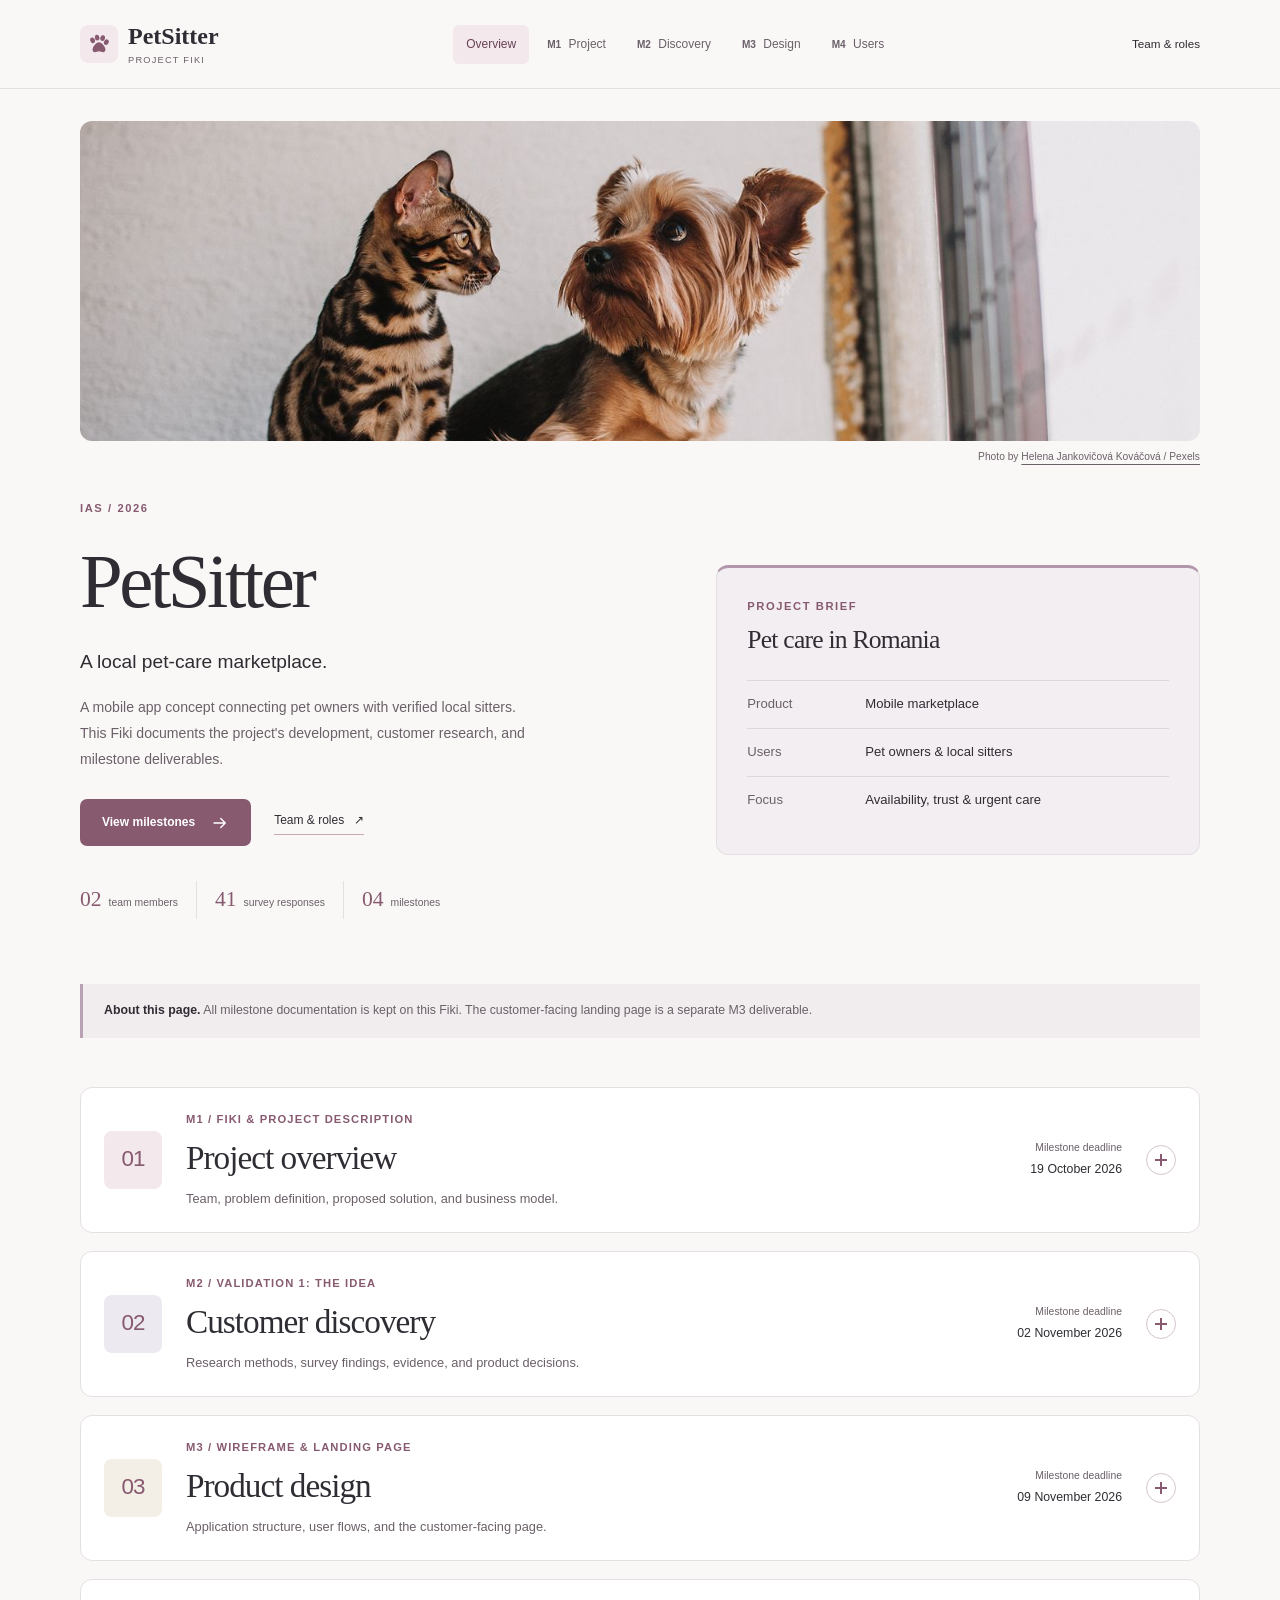
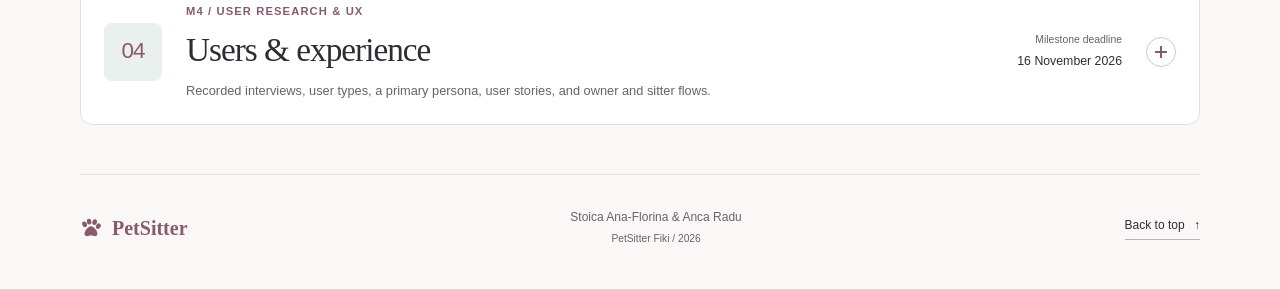
==== commit b27ebf5b: "Move milestone summaries onto expandable ribbons Co-authored-by: Copilot <223556219+Copilot@users.no" ====
--- a/index.html
+++ b/index.html
@@ -10,8 +10,8 @@
     <meta property="og:type" content="website">
     <title>PetSitter | Project Fiki</title>
     <link rel="icon" href="assets/favicon.svg" type="image/svg+xml">
-    <link rel="stylesheet" href="styles.css">
-    <script src="script.js" defer></script>
+    <link rel="stylesheet" href="styles.css?v=milestone-ribbons">
+    <script src="script.js?v=m4-tabs" defer></script>
   </head>
   <body>
     <a class="skip-link" href="#main">Skip to content</a>
@@ -80,41 +80,13 @@
 
       <div class="fiki-note wrap"><p><strong>About this page.</strong> All milestone documentation is kept on this Fiki. The customer-facing landing page is a separate M3 deliverable.</p></div>
 
-      <section class="journey wrap" id="milestones" aria-labelledby="journey-title">
-        <div class="section-heading compact">
-          <div><p class="eyebrow">Project progress</p><h2 id="journey-title">Milestones</h2></div>
-          <span class="quiet-label">Select a milestone to open its content.</span>
-        </div>
-        <div class="milestone-grid">
-          <a class="milestone-card pink" href="#m1">
-            <div class="card-top"><span class="milestone-number">01</span><span class="badge">Project overview</span></div>
-            <h3>Project description</h3><p>Team, problem definition, proposed solution, and business model.</p>
-            <div class="card-bottom"><span>Due <time datetime="2026-10-19">19 Oct 2026</time></span><svg class="icon" aria-hidden="true"><use href="#icon-arrow"/></svg></div>
-          </a>
-          <a class="milestone-card lilac" href="#m2">
-            <div class="card-top"><span class="milestone-number">02</span><span class="badge">Customer discovery</span></div>
-            <h3>Customer discovery</h3><p>Research methods, survey findings, evidence, and product decisions.</p>
-            <div class="card-bottom"><span>Due <time datetime="2026-11-02">02 Nov 2026</time></span><svg class="icon" aria-hidden="true"><use href="#icon-arrow"/></svg></div>
-          </a>
-          <a class="milestone-card butter" href="#m3">
-            <div class="card-top"><span class="milestone-number">03</span><span class="badge">Published</span></div>
-            <h3>Wireframes &amp; landing page</h3><p>Application structure, user flows, and the customer-facing page.</p>
-            <div class="card-bottom"><span>Due <time datetime="2026-11-09">09 Nov 2026</time></span><svg class="icon" aria-hidden="true"><use href="#icon-arrow"/></svg></div>
-          </a>
-          <a class="milestone-card mint" href="#m4">
-            <div class="card-top"><span class="milestone-number">04</span><span class="badge">Research &amp; UX</span></div>
-            <h3>Users &amp; experience</h3><p>Recorded interviews, user types, a primary persona, user stories, and owner and sitter flows.</p>
-            <div class="card-bottom"><span>Due <time datetime="2026-11-16">16 Nov 2026</time></span><svg class="icon" aria-hidden="true"><use href="#icon-arrow"/></svg></div>
-          </a>
-        </div>
-      </section>
-
+      <div class="milestone-list" id="milestones">
       <section class="milestone-section wrap" id="m1" data-section aria-labelledby="m1-title">
         <details class="milestone-disclosure">
-          <summary class="milestone-ribbon" aria-labelledby="m1-title">
+          <summary class="milestone-ribbon" aria-labelledby="m1-title" aria-describedby="m1-subtitle">
             <h2 class="milestone-heading">
               <span class="chapter-number pink">01</span>
-              <span class="milestone-label"><span class="eyebrow">M1 / Fiki &amp; project description</span><span id="m1-title">Project overview</span></span>
+              <span class="milestone-label"><span class="eyebrow">M1 / Fiki &amp; project description</span><span id="m1-title">Project overview</span><span class="milestone-subtitle" id="m1-subtitle">Team, problem definition, proposed solution, and business model.</span></span>
               <span class="deadline">Milestone deadline<time datetime="2026-10-19">19 October 2026</time></span>
               <span class="milestone-toggle" aria-hidden="true"></span>
             </h2>
@@ -193,10 +165,10 @@
 
       <section class="milestone-section wrap" id="m2" data-section aria-labelledby="m2-title">
         <details class="milestone-disclosure">
-          <summary class="milestone-ribbon" aria-labelledby="m2-title">
+          <summary class="milestone-ribbon" aria-labelledby="m2-title" aria-describedby="m2-subtitle">
             <h2 class="milestone-heading">
               <span class="chapter-number lilac">02</span>
-              <span class="milestone-label"><span class="eyebrow">M2 / Validation 1: the idea</span><span id="m2-title">Customer discovery</span></span>
+              <span class="milestone-label"><span class="eyebrow">M2 / Validation 1: the idea</span><span id="m2-title">Customer discovery</span><span class="milestone-subtitle" id="m2-subtitle">Research methods, survey findings, evidence, and product decisions.</span></span>
               <span class="deadline">Milestone deadline<time datetime="2026-11-02">02 November 2026</time></span>
               <span class="milestone-toggle" aria-hidden="true"></span>
             </h2>
@@ -358,10 +330,10 @@
 
       <section class="milestone-section wrap" id="m3" data-section aria-labelledby="m3-title">
         <details class="milestone-disclosure">
-          <summary class="milestone-ribbon" aria-labelledby="m3-title">
+          <summary class="milestone-ribbon" aria-labelledby="m3-title" aria-describedby="m3-subtitle">
             <h2 class="milestone-heading">
               <span class="chapter-number butter">03</span>
-              <span class="milestone-label"><span class="eyebrow">M3 / Wireframe &amp; landing page</span><span id="m3-title">Product design</span></span>
+              <span class="milestone-label"><span class="eyebrow">M3 / Wireframe &amp; landing page</span><span id="m3-title">Product design</span><span class="milestone-subtitle" id="m3-subtitle">Application structure, user flows, and the customer-facing page.</span></span>
               <span class="deadline">Milestone deadline<time datetime="2026-11-09">09 November 2026</time></span>
               <span class="milestone-toggle" aria-hidden="true"></span>
             </h2>
@@ -383,50 +355,65 @@
 
       <section class="milestone-section wrap" id="m4" data-section aria-labelledby="m4-title">
         <details class="milestone-disclosure">
-          <summary class="milestone-ribbon" aria-labelledby="m4-title">
+          <summary class="milestone-ribbon" aria-labelledby="m4-title" aria-describedby="m4-subtitle">
             <h2 class="milestone-heading">
               <span class="chapter-number mint">04</span>
-              <span class="milestone-label"><span class="eyebrow">M4 / User research &amp; UX</span><span id="m4-title">Users &amp; experience</span></span>
+              <span class="milestone-label"><span class="eyebrow">M4 / User research &amp; UX</span><span id="m4-title">Users &amp; experience</span><span class="milestone-subtitle" id="m4-subtitle">Recorded interviews, user types, a primary persona, user stories, and owner and sitter flows.</span></span>
               <span class="deadline">Milestone deadline<time datetime="2026-11-16">16 November 2026</time></span>
               <span class="milestone-toggle" aria-hidden="true"></span>
             </h2>
           </summary>
-          <div class="milestone-content">
-        <div class="research-intro">
-          <p>This milestone combines three recorded owner interviews with a research-informed primary persona, user stories, and proposed product flows. The focus is helping owners find appropriate care without trading trust for speed, while giving sitters enough information to accept a booking responsibly.</p>
-          <p class="small-note"><strong>Design draft.</strong> The persona is a fictional composite informed by M2, not an actual participant. The stories and flows are proposals; they have not yet been tested with users or implemented in the app.</p>
-        </div>
-        <nav class="section-nav" aria-label="M4 contents">
-          <a href="#m4-interviews">Interviews</a>
-          <a href="#m4-users">User types</a>
-          <a href="#m4-persona">Persona</a>
-          <a href="#m4-research">Research basis</a>
-          <a href="#m4-stories">User stories</a>
-          <a href="#m4-flows">Use cases &amp; flows</a>
-          <a href="#m4-validation">Validation plan</a>
+          <div class="milestone-content m4-content">
+        <div class="m4-intro">
+          <p>From customer interviews to product decisions.</p>
+          <span class="badge">Research &amp; UX draft</span>
+        </div>
+        <nav class="m4-tabs" aria-label="M4 topics">
+          <a id="m4-tab-users" href="#m4-panel-users"><span>Users</span><small>Roles &amp; persona</small></a>
+          <a id="m4-tab-interviews" href="#m4-panel-interviews"><span>Interviews</span><small>3 recordings &amp; insights</small></a>
+          <a id="m4-tab-stories" href="#m4-panel-stories"><span>User stories</span><small>10 requirements</small></a>
+          <a id="m4-tab-flows" href="#m4-panel-flows"><span>User flows</span><small>4 use cases</small></a>
+          <a id="m4-tab-validation" href="#m4-panel-validation"><span>Next steps</span><small>Validation plan</small></a>
         </nav>
 
+        <div class="m4-panel" id="m4-panel-interviews">
         <div class="section-block interview-section" id="m4-interviews">
           <div class="block-heading"><div><p class="eyebrow">Required milestone evidence</p><h3>Three face-to-face interviews</h3></div><span class="quiet-label">Recordings and discussion summaries</span></div>
           <p class="interview-intro">We conducted three face-to-face problem interviews with people from the primary customer segment: pet owners who need reliable care when work, travel, or unexpected plans take them away from home. The recordings below are selected extracts from the actual interviews, chosen because they contain the clearest and most relevant insights for shaping PetSitter. Each extract is paired with the participant profile, context, and product implication it surfaced.</p>
           <div class="interview-grid">
             <article class="interview-card">
               <div class="interview-video"><video controls preload="metadata"><source src="interviu-anda.mp4" type="video/mp4">Your browser does not support embedded video. <a href="interviu-anda.mp4">Download the recording</a>.</video></div>
-              <div class="interview-copy"><span class="evidence-tag">Interview 01 / Dog owner</span><h4>Anda — the last-minute struggle</h4><p class="interview-profile"><strong>21 years old</strong> · IT professional · Travels frequently for work · Owner of Bobi, a mixed-breed dog</p><p>When an unexpected work trip to Cluj came up, two dog hotels could not accept a next-day booking. Anda had to call four friends until someone working from home could help. She described the workaround as stressful and guilt-inducing, and rejected social-media strangers as unsafe.</p><div class="insight-callout"><strong>Product insight</strong><span>Verified profiles with identity checks and urgent availability are essential. Anda said she would pay 150 RON per day to avoid the uncertainty.</span></div></div>
+              <div class="interview-copy"><span class="evidence-tag">Interview 01 / Dog owner</span><h4>Anda — the last-minute struggle</h4><p class="interview-profile"><strong>21 years old</strong> · IT professional · Travels frequently for work · Owner of Bobi, a mixed-breed dog</p><details class="interview-notes"><summary>Discussion &amp; product insight <span class="details-toggle" aria-hidden="true">+</span></summary><div class="interview-detail"><p>When an unexpected work trip to Cluj came up, two dog hotels could not accept a next-day booking. Anda had to call four friends until someone working from home could help. She described the workaround as stressful and guilt-inducing, and rejected social-media strangers as unsafe.</p><div class="insight-callout"><strong>Product insight</strong><span>Verified profiles with identity checks and urgent availability are essential. Anda said she would pay 150 RON per day to avoid the uncertainty.</span></div></div></details></div>
             </article>
             <article class="interview-card">
               <div class="interview-video"><video controls preload="metadata"><source src="interviu-aida.mp4" type="video/mp4">Your browser does not support embedded video. <a href="interviu-aida.mp4">Download the recording</a>.</video></div>
-              <div class="interview-copy"><span class="evidence-tag">Interview 02 / Cat owner</span><h4>Aida — different needs and the caged environment</h4><p class="interview-profile"><strong>23 years old</strong> · Graphic designer · Hybrid schedule · Owner of Luna, an apartment cat</p><p>Aida travels about twice a month for long weekends. After a traumatic pet-hotel experience in a small glass cage, she now pays an older neighbor 50 RON per day for a daily visit. Her biggest concerns are sudden illness and whether a sitter really understands cats.</p><div class="insight-callout"><strong>Product insight</strong><span>Separate care formats are needed: cat-friendly drop-ins or home boarding, supported by reviews from other cat owners.</span></div></div>
+              <div class="interview-copy"><span class="evidence-tag">Interview 02 / Cat owner</span><h4>Aida — different needs and the caged environment</h4><p class="interview-profile"><strong>23 years old</strong> · Graphic designer · Hybrid schedule · Owner of Luna, an apartment cat</p><details class="interview-notes"><summary>Discussion &amp; product insight <span class="details-toggle" aria-hidden="true">+</span></summary><div class="interview-detail"><p>Aida travels about twice a month for long weekends. After a traumatic pet-hotel experience in a small glass cage, she now pays an older neighbor 50 RON per day for a daily visit. Her biggest concerns are sudden illness and whether a sitter really understands cats.</p><div class="insight-callout"><strong>Product insight</strong><span>Separate care formats are needed: cat-friendly drop-ins or home boarding, supported by reviews from other cat owners.</span></div></div></details></div>
             </article>
             <article class="interview-card">
               <div class="interview-video"><video controls preload="metadata"><source src="interviu-raul.mp4" type="video/mp4">Your browser does not support embedded video. <a href="interviu-raul.mp4">Download the recording</a>.</video></div>
-              <div class="interview-copy"><span class="evidence-tag">Interview 03 / Parrot owner</span><h4>Raul — the inflexible schedule and “no predators” rule</h4><p class="interview-profile"><strong>20 years old</strong> · Student and part-time waiter · Often works double shifts and events · Owner of Rico, a cockatiel</p><p>Raul nearly canceled a three-day festival trip because standard pet hotels do not accept birds. He also refused unknown Facebook sitters because a home with cats or dogs could put Rico under severe stress, and common sprays or air fresheners can be dangerous for birds.</p><div class="insight-callout"><strong>Product insight</strong><span>Specialized pet profiles and filters matter: no other animals in the home, bird-safe knowledge, and sitter compatibility beyond generic ratings.</span></div></div>
+              <div class="interview-copy"><span class="evidence-tag">Interview 03 / Parrot owner</span><h4>Raul — the inflexible schedule and “no predators” rule</h4><p class="interview-profile"><strong>20 years old</strong> · Student and part-time waiter · Often works double shifts and events · Owner of Rico, a cockatiel</p><details class="interview-notes"><summary>Discussion &amp; product insight <span class="details-toggle" aria-hidden="true">+</span></summary><div class="interview-detail"><p>Raul nearly canceled a three-day festival trip because standard pet hotels do not accept birds. He also refused unknown Facebook sitters because a home with cats or dogs could put Rico under severe stress, and common sprays or air fresheners can be dangerous for birds.</p><div class="insight-callout"><strong>Product insight</strong><span>Specialized pet profiles and filters matter: no other animals in the home, bird-safe knowledge, and sitter compatibility beyond generic ratings.</span></div></div></details></div>
             </article>
           </div>
         </div>
 
+        <details class="m4-fold section-block" id="m4-research">
+          <summary><h3 class="m4-fold-heading"><span><span class="mini-label">From discovery to design</span>Research basis &amp; assumptions</span><span class="details-toggle" aria-hidden="true">+</span></h3></summary>
+          <div class="m4-fold-content">
+          <p class="section-intro">We prioritize the owner persona because M2 contains 41 owner survey responses. Sitter needs are included in the stories and flows, but rely on five team-reported conversations with limited attached evidence. The survey supports the needs below; it does not prove that they all describe the same individual.</p>
+          <div class="research-links">
+            <article><span class="mini-label">Availability</span><h4>61% struggle with short notice</h4><p>Put dates and urgent availability in the search flow. Show no-match and declined-request states rather than implying guaranteed care.</p><a href="#result-challenges">M2: care challenges</a><span class="research-map">US-01, US-06 / UC-01, UC-02</span></article>
+            <article><span class="mini-label">Trust</span><h4>43.9% distrust unfamiliar sitters</h4><p>Make profile verification and genuine reviews easy to inspect. Offer a conversation before booking without implying an ID check proves care expertise.</p><a href="#result-challenges">M2: trust concerns</a><span class="research-map">US-02, US-04 / UC-01</span></article>
+            <article><span class="mini-label">Care requirements</span><h4>39% worry about emergencies</h4><p>Include routines, allergies, special needs, and an emergency contact in a pet profile shared with the selected sitter.</p><a href="#result-challenges">M2: emergency concerns</a><span class="research-map">US-03, US-09 / UC-01, UC-04</span></article>
+            <article><span class="mini-label">Price</span><h4>53.7% selected 100-150 RON/day</h4><p>Show the full booking total and fee breakdown before payment. Test actual booking intent separately from stated budget.</p><a href="#result-budget">M2: daily budgets</a><span class="research-map">US-05 / UC-01</span></article>
+          </div>
+          <p class="small-note">Further context: <a href="#result-alternatives">85.4% currently rely on friends or family</a>, and <a href="#result-frequency">78% report frequent travel or time away</a>. Search behavior, device use, and the proposed interaction sequence still need direct UX testing.</p>
+          </div>
+        </details>
+        </div>
+
+        <div class="m4-panel" id="m4-panel-users">
         <div class="section-block" id="m4-users">
-          <div class="block-heading"><div><p class="eyebrow">Marketplace roles</p><h3>User types</h3></div></div>
+          <div class="block-heading"><div><p class="eyebrow">Two sides of the marketplace</p><h3>Who we are designing for</h3></div></div>
           <div class="two-column user-type-grid">
             <article class="user-type-card">
               <img src="assets/user-owner.svg" alt="Illustration of a pet owner using a phone beside their dog." width="160" height="160" loading="lazy">
@@ -439,8 +426,9 @@
           </div>
         </div>
 
-        <div class="section-block" id="m4-persona">
-          <div class="block-heading"><div><p class="eyebrow">Primary persona</p><h3>The time-constrained pet owner</h3></div><span class="quiet-label">Fictional composite / not an interview profile</span></div>
+        <details class="m4-fold section-block" id="m4-persona">
+          <summary><h3 class="m4-fold-heading"><span><span class="mini-label">Primary persona / Fictional composite</span>The time-constrained pet owner</span><span class="details-toggle" aria-hidden="true">+</span></h3></summary>
+          <div class="m4-fold-content">
           <article class="persona-card" aria-labelledby="persona-name">
             <div class="persona-profile">
               <img class="persona-illustration" src="assets/user-owner.svg" alt="" width="160" height="160" loading="lazy">
@@ -470,103 +458,108 @@
               </div>
             </div>
           </article>
-        </div>
-
-        <div class="section-block" id="m4-research">
-          <div class="block-heading"><div><p class="eyebrow">From discovery to design</p><h3>Research basis &amp; assumptions</h3></div></div>
-          <p class="section-intro">We prioritize the owner persona because M2 contains 41 owner survey responses. Sitter needs are included in the stories and flows, but rely on five team-reported conversations with limited attached evidence. The survey supports the needs below; it does not prove that they all describe the same individual.</p>
-          <div class="research-links">
-            <article><span class="mini-label">Availability</span><h4>61% struggle with short notice</h4><p>Put dates and urgent availability in the search flow. Show no-match and declined-request states rather than implying guaranteed care.</p><a href="#result-challenges">M2: care challenges</a><span class="research-map">US-01, US-06 / UC-01, UC-02</span></article>
-            <article><span class="mini-label">Trust</span><h4>43.9% distrust unfamiliar sitters</h4><p>Make profile verification and genuine reviews easy to inspect. Offer a conversation before booking without implying an ID check proves care expertise.</p><a href="#result-challenges">M2: trust concerns</a><span class="research-map">US-02, US-04 / UC-01</span></article>
-            <article><span class="mini-label">Care requirements</span><h4>39% worry about emergencies</h4><p>Include routines, allergies, special needs, and an emergency contact in a pet profile shared with the selected sitter.</p><a href="#result-challenges">M2: emergency concerns</a><span class="research-map">US-03, US-09 / UC-01, UC-04</span></article>
-            <article><span class="mini-label">Price</span><h4>53.7% selected 100-150 RON/day</h4><p>Show the full booking total and fee breakdown before payment. Test actual booking intent separately from stated budget.</p><a href="#result-budget">M2: daily budgets</a><span class="research-map">US-05 / UC-01</span></article>
-          </div>
-          <p class="small-note">Further context: <a href="#result-alternatives">85.4% currently rely on friends or family</a>, and <a href="#result-frequency">78% report frequent travel or time away</a>. Search behavior, device use, and the proposed interaction sequence still need direct UX testing.</p>
-        </div>
-
+          </div>
+        </details>
+        <p class="m4-design-note">The persona is a fictional composite informed by M2, not an interview participant. User stories and flows are design proposals, not tested app behavior.</p>
+        </div>
+
+        <div class="m4-panel" id="m4-panel-stories">
         <div class="section-block" id="m4-stories">
           <div class="block-heading"><div><p class="eyebrow">Proposed requirements</p><h3>User stories</h3></div><span class="quiet-label">Must = core booking flow<br>Should = subsequent iteration</span></div>
           <p class="section-intro">Priorities are our design proposal, not a ranking selected by survey respondents. Each story includes testable acceptance criteria and links to the relevant use case.</p>
           <div class="story-grid">
-            <article class="user-story" id="us-01">
-              <div class="story-meta"><span>US-01 / Owner</span><span class="badge">Must</span></div>
-              <h4>Find appropriate care</h4>
+            <details class="user-story" id="us-01">
+              <summary><h4><span class="story-meta"><span>US-01 / Owner</span><span class="badge">Must</span></span><span>Find appropriate care</span><span class="details-toggle" aria-hidden="true">+</span></h4></summary>
+              <div class="story-body">
               <p>As a pet owner, I want to filter sitters by location, dates, pet type, and service so that I can find someone who fits my care needs.</p>
-              <details class="story-criteria"><summary>Acceptance criteria <span class="details-toggle" aria-hidden="true">+</span></summary><ul class="pretty-list"><li>Results reflect the selected criteria and show availability and a price basis.</li><li>If there are no matches, the app explains this and offers editable filters without silently changing dates or location.</li></ul></details>
+              <div class="story-criteria"><h5>Acceptance criteria</h5><ul class="pretty-list"><li>Results reflect the selected criteria and show availability and a price basis.</li><li>If there are no matches, the app explains this and offers editable filters without silently changing dates or location.</li></ul></div>
               <p class="story-links">Use cases: <a href="#uc-01">UC-01</a>, <a href="#uc-02">UC-02</a> / Basis: <a href="#result-challenges">short-notice difficulty</a></p>
-            </article>
-            <article class="user-story" id="us-02">
-              <div class="story-meta"><span>US-02 / Owner</span><span class="badge">Must</span></div>
-              <h4>Assess a sitter's suitability</h4>
+              </div>
+            </details>
+            <details class="user-story" id="us-02">
+              <summary><h4><span class="story-meta"><span>US-02 / Owner</span><span class="badge">Must</span></span><span>Assess a sitter's suitability</span><span class="details-toggle" aria-hidden="true">+</span></h4></summary>
+              <div class="story-body">
               <p>As a pet owner, I want to review a sitter's identity-check status, experience, services, and reviews so that I can make an informed choice.</p>
-              <details class="story-criteria"><summary>Acceptance criteria <span class="details-toggle" aria-hidden="true">+</span></summary><ul class="pretty-list"><li>The profile explains what verification covers and clearly distinguishes verified status from review ratings.</li><li>Only completed-booking reviews contribute to the rating; a new sitter is labeled as having no reviews rather than given a default score.</li></ul></details>
+              <div class="story-criteria"><h5>Acceptance criteria</h5><ul class="pretty-list"><li>The profile explains what verification covers and clearly distinguishes verified status from review ratings.</li><li>Only completed-booking reviews contribute to the rating; a new sitter is labeled as having no reviews rather than given a default score.</li></ul></div>
               <p class="story-links">Use case: <a href="#uc-01">UC-01</a> / Basis: <a href="#result-challenges">trust concerns</a></p>
-            </article>
-            <article class="user-story" id="us-03">
-              <div class="story-meta"><span>US-03 / Owner</span><span class="badge">Must</span></div>
-              <h4>Share care instructions</h4>
+              </div>
+            </details>
+            <details class="user-story" id="us-03">
+              <summary><h4><span class="story-meta"><span>US-03 / Owner</span><span class="badge">Must</span></span><span>Share care instructions</span><span class="details-toggle" aria-hidden="true">+</span></h4></summary>
+              <div class="story-body">
               <p>As a pet owner, I want to save my pet's routine, allergies, special needs, and emergency contact so that the selected sitter has the information needed for care.</p>
-              <details class="story-criteria"><summary>Acceptance criteria <span class="details-toggle" aria-hidden="true">+</span></summary><ul class="pretty-list"><li>The owner can save and review the selected pet's care details before sending a request.</li><li>The app identifies which sitter will receive those details; private care information is not displayed on public search results.</li></ul></details>
+              <div class="story-criteria"><h5>Acceptance criteria</h5><ul class="pretty-list"><li>The owner can save and review the selected pet's care details before sending a request.</li><li>The app identifies which sitter will receive those details; private care information is not displayed on public search results.</li></ul></div>
               <p class="story-links">Use cases: <a href="#uc-01">UC-01</a>, <a href="#uc-04">UC-04</a> / Basis: <a href="#result-challenges">emergency concerns</a></p>
-            </article>
-            <article class="user-story" id="us-04">
-              <div class="story-meta"><span>US-04 / Owner</span><span class="badge">Should</span></div>
-              <h4>Discuss care before committing</h4>
+              </div>
+            </details>
+            <details class="user-story" id="us-04">
+              <summary><h4><span class="story-meta"><span>US-04 / Owner</span><span class="badge">Should</span></span><span>Discuss care before committing</span><span class="details-toggle" aria-hidden="true">+</span></h4></summary>
+              <div class="story-body">
               <p>As a pet owner, I want to message a sitter and arrange a short meet-and-greet so that we can check compatibility before the first booking.</p>
-              <details class="story-criteria"><summary>Acceptance criteria <span class="details-toggle" aria-hidden="true">+</span></summary><ul class="pretty-list"><li>The profile provides a contact route and an optional 15-minute video or in-person introduction.</li><li>Sending a message or arranging an introduction does not mark the care booking as confirmed.</li></ul></details>
+              <div class="story-criteria"><h5>Acceptance criteria</h5><ul class="pretty-list"><li>The profile provides a contact route and an optional 15-minute video or in-person introduction.</li><li>Sending a message or arranging an introduction does not mark the care booking as confirmed.</li></ul></div>
               <p class="story-links">Use case: <a href="#uc-01">UC-01</a> / Basis: <a href="#result-challenges">trust concerns</a>; meeting format is a design proposal</p>
-            </article>
-            <article class="user-story" id="us-05">
-              <div class="story-meta"><span>US-05 / Owner</span><span class="badge">Must</span></div>
-              <h4>Review and pay the full price</h4>
+              </div>
+            </details>
+            <details class="user-story" id="us-05">
+              <summary><h4><span class="story-meta"><span>US-05 / Owner</span><span class="badge">Must</span></span><span>Review and pay the full price</span><span class="details-toggle" aria-hidden="true">+</span></h4></summary>
+              <div class="story-body">
               <p>As a pet owner, I want to review the complete booking cost and pay securely so that I know what I am committing to.</p>
-              <details class="story-criteria"><summary>Acceptance criteria <span class="details-toggle" aria-hidden="true">+</span></summary><ul class="pretty-list"><li>Checkout shows the sitter, dates, service, total including fees, and applicable cancellation terms before payment.</li><li>A booking is confirmed only after sitter acceptance and successful payment; failed or uncertain payment has an explicit recovery state.</li></ul></details>
+              <div class="story-criteria"><h5>Acceptance criteria</h5><ul class="pretty-list"><li>Checkout shows the sitter, dates, service, total including fees, and applicable cancellation terms before payment.</li><li>A booking is confirmed only after sitter acceptance and successful payment; failed or uncertain payment has an explicit recovery state.</li></ul></div>
               <p class="story-links">Use case: <a href="#uc-01">UC-01</a> / Basis: <a href="#result-budget">budget findings</a> and <a href="#m1">planned payment feature</a></p>
-            </article>
-            <article class="user-story" id="us-06">
-              <div class="story-meta"><span>US-06 / Owner</span><span class="badge">Must</span></div>
-              <h4>Know whether care is arranged</h4>
+              </div>
+            </details>
+            <details class="user-story" id="us-06">
+              <summary><h4><span class="story-meta"><span>US-06 / Owner</span><span class="badge">Must</span></span><span>Know whether care is arranged</span><span class="details-toggle" aria-hidden="true">+</span></h4></summary>
+              <div class="story-body">
               <p>As a pet owner, I want clear request and booking statuses so that I can distinguish confirmed care from a request that still needs action.</p>
-              <details class="story-criteria"><summary>Acceptance criteria <span class="details-toggle" aria-hidden="true">+</span></summary><ul class="pretty-list"><li>The booking screen distinguishes pending, awaiting payment, confirmed, declined, expired, and canceled states.</li><li>A decline, expiry, or cancellation explains the next step and preserves care details when returning to search; an in-app record remains available if a notification is missed.</li></ul></details>
+              <div class="story-criteria"><h5>Acceptance criteria</h5><ul class="pretty-list"><li>The booking screen distinguishes pending, awaiting payment, confirmed, declined, expired, and canceled states.</li><li>A decline, expiry, or cancellation explains the next step and preserves care details when returning to search; an in-app record remains available if a notification is missed.</li></ul></div>
               <p class="story-links">Use cases: <a href="#uc-01">UC-01</a>, <a href="#uc-02">UC-02</a>, <a href="#uc-04">UC-04</a> / Basis: <a href="#result-plans">disrupted plans</a></p>
-            </article>
-            <article class="user-story" id="us-07">
-              <div class="story-meta"><span>US-07 / Owner</span><span class="badge">Should</span></div>
-              <h4>Review care and book again</h4>
+              </div>
+            </details>
+            <details class="user-story" id="us-07">
+              <summary><h4><span class="story-meta"><span>US-07 / Owner</span><span class="badge">Should</span></span><span>Review care and book again</span><span class="details-toggle" aria-hidden="true">+</span></h4></summary>
+              <div class="story-body">
               <p>As a returning pet owner, I want to review a completed service and request the same sitter again so that I can reuse a care arrangement that worked.</p>
-              <details class="story-criteria"><summary>Acceptance criteria <span class="details-toggle" aria-hidden="true">+</span></summary><ul class="pretty-list"><li>A review is linked to a completed booking and cannot be submitted for a pending or canceled service.</li><li>Rebooking starts a new request with current dates, availability, and pricing; it does not automatically charge or confirm.</li></ul></details>
+              <div class="story-criteria"><h5>Acceptance criteria</h5><ul class="pretty-list"><li>A review is linked to a completed booking and cannot be submitted for a pending or canceled service.</li><li>Rebooking starts a new request with current dates, availability, and pricing; it does not automatically charge or confirm.</li></ul></div>
               <p class="story-links">Use case: <a href="#uc-04">UC-04</a> / Basis: <a href="#result-frequency">recurring care need</a>; rebooking is a design proposal</p>
-            </article>
-            <article class="user-story" id="us-08">
-              <div class="story-meta"><span>US-08 / Sitter</span><span class="badge">Must</span></div>
-              <h4>Publish an accurate care offer</h4>
+              </div>
+            </details>
+            <details class="user-story" id="us-08">
+              <summary><h4><span class="story-meta"><span>US-08 / Sitter</span><span class="badge">Must</span></span><span>Publish an accurate care offer</span><span class="details-toggle" aria-hidden="true">+</span></h4></summary>
+              <div class="story-body">
               <p>As a pet sitter, I want to complete verification and set my services, prices, pet preferences, and availability so that I receive appropriate requests.</p>
-              <details class="story-criteria"><summary>Acceptance criteria <span class="details-toggle" aria-hidden="true">+</span></summary><ul class="pretty-list"><li>The sitter can see draft, pending-verification, approved, or needs-correction status and the next required action.</li><li>A profile is bookable only after approval and required information is complete; unavailable slots are excluded from matching results.</li></ul></details>
+              <div class="story-criteria"><h5>Acceptance criteria</h5><ul class="pretty-list"><li>The sitter can see draft, pending-verification, approved, or needs-correction status and the next required action.</li><li>A profile is bookable only after approval and required information is complete; unavailable slots are excluded from matching results.</li></ul></div>
               <p class="story-links">Use case: <a href="#uc-03">UC-03</a> / Basis: <a href="#m2">M2 verification decision</a></p>
-            </article>
-            <article class="user-story" id="us-09">
-              <div class="story-meta"><span>US-09 / Sitter</span><span class="badge">Must</span></div>
-              <h4>Accept only suitable requests</h4>
+              </div>
+            </details>
+            <details class="user-story" id="us-09">
+              <summary><h4><span class="story-meta"><span>US-09 / Sitter</span><span class="badge">Must</span></span><span>Accept only suitable requests</span><span class="details-toggle" aria-hidden="true">+</span></h4></summary>
+              <div class="story-body">
               <p>As a pet sitter, I want to inspect the care requirements, dates, and expected earnings before accepting so that I can decide whether I can provide the service.</p>
-              <details class="story-criteria"><summary>Acceptance criteria <span class="details-toggle" aria-hidden="true">+</span></summary><ul class="pretty-list"><li>The request includes the service, selected pet's shared care details, dates, payout estimate, and response deadline.</li><li>The sitter can accept or decline; the system rechecks availability before acceptance and prevents overlapping confirmed bookings.</li></ul></details>
+              <div class="story-criteria"><h5>Acceptance criteria</h5><ul class="pretty-list"><li>The request includes the service, selected pet's shared care details, dates, payout estimate, and response deadline.</li><li>The sitter can accept or decline; the system rechecks availability before acceptance and prevents overlapping confirmed bookings.</li></ul></div>
               <p class="story-links">Use cases: <a href="#uc-01">UC-01</a>, <a href="#uc-04">UC-04</a> / Basis: marketplace design assumption</p>
-            </article>
-            <article class="user-story" id="us-10">
-              <div class="story-meta"><span>US-10 / Sitter</span><span class="badge">Must</span></div>
-              <h4>Track service completion and payout</h4>
+              </div>
+            </details>
+            <details class="user-story" id="us-10">
+              <summary><h4><span class="story-meta"><span>US-10 / Sitter</span><span class="badge">Must</span></span><span>Track service completion and payout</span><span class="details-toggle" aria-hidden="true">+</span></h4></summary>
+              <div class="story-body">
               <p>As a pet sitter, I want to see the service and payout status so that I know whether payment is pending, released, or requires action.</p>
-              <details class="story-criteria"><summary>Acceptance criteria <span class="details-toggle" aria-hidden="true">+</span></summary><ul class="pretty-list"><li>Booking details distinguish estimated earnings, funds awaiting release, a payout in progress, and a completed payout.</li><li>An unresolved service issue or transfer failure is shown explicitly; starting a payout is not displayed as money already received.</li></ul></details>
+              <div class="story-criteria"><h5>Acceptance criteria</h5><ul class="pretty-list"><li>Booking details distinguish estimated earnings, funds awaiting release, a payout in progress, and a completed payout.</li><li>An unresolved service issue or transfer failure is shown explicitly; starting a payout is not displayed as money already received.</li></ul></div>
               <p class="story-links">Use case: <a href="#uc-04">UC-04</a> / Basis: <a href="#evidence-note-title">team-reported sitter payment concerns</a></p>
-            </article>
-          </div>
-        </div>
-
+              </div>
+            </details>
+          </div>
+        </div>
+
+        </div>
+        <div class="m4-panel" id="m4-panel-flows">
         <div class="section-block" id="m4-flows">
           <div class="block-heading"><div><p class="eyebrow">Interaction design</p><h3>Use cases &amp; user flows</h3></div><span class="quiet-label">Proposed screens and transitions / not a live booking interface</span></div>
           <p class="section-intro">Each numbered sequence shows the main path, followed by its decision points and recovery paths. Screen names describe the intended app; these diagrams do not replace the M3 wireframes.</p>
           <div class="use-case-list">
-            <article class="use-case" id="uc-01" aria-labelledby="uc-01-title">
-              <header class="use-case-heading"><span class="role-tag">UC-01 / Owner + sitter</span><h4 id="uc-01-title">Arrange and confirm care</h4><p>Goal: turn a care need into an agreed, paid booking.</p></header>
+            <details class="use-case" id="uc-01" aria-labelledby="uc-01-title">
+              <summary><h4 class="use-case-heading"><span><span class="role-tag">UC-01 / Owner + sitter</span><span class="use-case-title" id="uc-01-title">Arrange and confirm care</span><span class="use-case-goal">Goal: turn a care need into an agreed, paid booking.</span></span><span class="details-toggle" aria-hidden="true">+</span></h4></summary>
+              <div class="use-case-body">
               <dl class="use-case-context">
                 <div><dt>Trigger</dt><dd>The owner needs care for specific dates.</dd></div>
                 <div><dt>Preconditions</dt><dd>Search criteria are defined. The owner signs in and selects or creates a pet profile before sending a request; the selected sitter is verified.</dd></div>
@@ -582,10 +575,12 @@
               </ol>
               <div class="flow-branches"><h5>Decisions &amp; recovery</h5><ul class="pretty-list"><li><strong>No results:</strong> return to Search with the same inputs; widen the area or change dates only if the owner chooses.</li><li><strong>Sitter declines or does not respond before expiry:</strong> show Declined or Expired, notify the owner, and offer another search. No payment is taken.</li><li><strong>Availability changes or the payment window expires:</strong> prevent confirmation and return to search; do not silently substitute another sitter or date.</li><li><strong>Payment fails:</strong> show a failed attempt and allow correction while the request remains valid. If the result is unknown, show Payment processing and check that attempt before offering another payment.</li></ul></div>
               <p class="story-links">Stories: <a href="#us-01">US-01</a>, <a href="#us-02">US-02</a>, <a href="#us-03">US-03</a>, <a href="#us-04">US-04</a>, <a href="#us-05">US-05</a>, <a href="#us-06">US-06</a>, <a href="#us-09">US-09</a></p>
-            </article>
-
-            <article class="use-case" id="uc-02" aria-labelledby="uc-02-title">
-              <header class="use-case-heading"><span class="role-tag">UC-02 / Owner</span><h4 id="uc-02-title">Find care at short notice</h4><p>Goal: establish whether appropriate care can be arranged before the required start time.</p></header>
+              </div>
+            </details>
+
+            <details class="use-case" id="uc-02" aria-labelledby="uc-02-title">
+              <summary><h4 class="use-case-heading"><span><span class="role-tag">UC-02 / Owner</span><span class="use-case-title" id="uc-02-title">Find care at short notice</span><span class="use-case-goal">Goal: establish whether appropriate care can be arranged before the required start time.</span></span><span class="details-toggle" aria-hidden="true">+</span></h4></summary>
+              <div class="use-case-body">
               <dl class="use-case-context">
                 <div><dt>Trigger</dt><dd>The usual care arrangement falls through or an unexpected trip arises.</dd></div>
                 <div><dt>Preconditions</dt><dd>The owner knows the location, service, pet needs, and latest acceptable start time.</dd></div>
@@ -599,10 +594,12 @@
               </ol>
               <div class="flow-branches"><h5>Decisions &amp; recovery</h5><ul class="pretty-list"><li><strong>No suitable sitter:</strong> show a clear empty state with options to widen the area, adjust the service or dates, or stop searching. Never relax verification automatically.</li><li><strong>The start time passes:</strong> expire the request and prevent payment for that slot. A pending request must not be presented as confirmed care.</li><li><strong>Another sitter is needed:</strong> preserve the pet details, but require the owner to review and submit the new request. Urgency does not bypass sitter acceptance or payment.</li></ul></div>
               <p class="story-links">Stories: <a href="#us-01">US-01</a>, <a href="#us-06">US-06</a> / Continues through <a href="#uc-01">UC-01</a> for booking and payment</p>
-            </article>
-
-            <article class="use-case" id="uc-03" aria-labelledby="uc-03-title">
-              <header class="use-case-heading"><span class="role-tag lilac">UC-03 / Sitter</span><h4 id="uc-03-title">Become a bookable sitter</h4><p>Goal: publish a verified profile with a clear, current care offer.</p></header>
+              </div>
+            </details>
+
+            <details class="use-case" id="uc-03" aria-labelledby="uc-03-title">
+              <summary><h4 class="use-case-heading"><span><span class="role-tag lilac">UC-03 / Sitter</span><span class="use-case-title" id="uc-03-title">Become a bookable sitter</span><span class="use-case-goal">Goal: publish a verified profile with a clear, current care offer.</span></span><span class="details-toggle" aria-hidden="true">+</span></h4></summary>
+              <div class="use-case-body">
               <dl class="use-case-context">
                 <div><dt>Trigger</dt><dd>A potential sitter chooses to offer services.</dd></div>
                 <div><dt>Preconditions</dt><dd>The sitter creates an account and can provide the required profile and verification information.</dd></div>
@@ -616,10 +613,12 @@
               </ol>
               <div class="flow-branches"><h5>Decisions &amp; recovery</h5><ul class="pretty-list"><li><strong>Verification needs correction:</strong> show the required action and allow resubmission without losing the saved service information.</li><li><strong>Approval is pending or verification fails:</strong> keep the profile unbookable and show its status; do not display a verified badge.</li><li><strong>Availability changes:</strong> update future search results. Editing the calendar does not silently cancel an existing confirmed booking.</li></ul></div>
               <p class="story-links">Story: <a href="#us-08">US-08</a> / Ready sitters receive requests through <a href="#uc-01">UC-01</a></p>
-            </article>
-
-            <article class="use-case" id="uc-04" aria-labelledby="uc-04-title">
-              <header class="use-case-heading"><span class="role-tag lilac">UC-04 / Owner + sitter</span><h4 id="uc-04-title">Complete care, settle payment, and review</h4><p>Goal: make the service outcome and payment status visible to both parties.</p></header>
+              </div>
+            </details>
+
+            <details class="use-case" id="uc-04" aria-labelledby="uc-04-title">
+              <summary><h4 class="use-case-heading"><span><span class="role-tag lilac">UC-04 / Owner + sitter</span><span class="use-case-title" id="uc-04-title">Complete care, settle payment, and review</span><span class="use-case-goal">Goal: make the service outcome and payment status visible to both parties.</span></span><span class="details-toggle" aria-hidden="true">+</span></h4></summary>
+              <div class="use-case-body">
               <dl class="use-case-context">
                 <div><dt>Trigger</dt><dd>A confirmed booking reaches its scheduled start.</dd></div>
                 <div><dt>Preconditions</dt><dd>The booking is paid and not canceled. Both parties can access agreed care details and their conversation.</dd></div>
@@ -633,10 +632,13 @@
               </ol>
               <div class="flow-branches"><h5>Decisions &amp; recovery</h5><ul class="pretty-list"><li><strong>Cancellation or no-show:</strong> display the booking status and applicable cancellation/refund terms. If the owner still needs care, return to <a href="#uc-02">urgent search</a>; do not imply that replacement care is guaranteed.</li><li><strong>Care concern or service dispute:</strong> provide contact and issue-reporting routes and show Issue under review. Do not mark the service as settled while the issue is unresolved.</li><li><strong>Payout failure:</strong> retain the service record and display the transfer problem and next action, not Paid.</li><li><strong>Owner does not respond:</strong> show Awaiting completion review. The reminder and escalation policy is still to be defined; no automatic release deadline is assumed here.</li><li><strong>Repeat booking:</strong> return to UC-01 and recheck availability and prices for the new dates.</li></ul></div>
               <p class="story-links">Stories: <a href="#us-03">US-03</a>, <a href="#us-06">US-06</a>, <a href="#us-07">US-07</a>, <a href="#us-09">US-09</a>, <a href="#us-10">US-10</a></p>
-            </article>
-          </div>
-        </div>
-
+              </div>
+            </details>
+          </div>
+        </div>
+
+        </div>
+        <div class="m4-panel" id="m4-panel-validation">
         <div class="section-block" id="m4-validation">
           <div class="block-heading"><div><p class="eyebrow">Next UX iteration</p><h3>What still needs validation</h3></div></div>
           <div class="two-column">
@@ -645,9 +647,11 @@
           </div>
         </div>
         <div class="next-chapter"><span class="next-chapter-mark" aria-hidden="true">M5+</span><div><h3>Future milestones</h3><p>Additional deliverables and supporting evidence will be documented on this page.</p></div></div>
+        </div>
           </div>
         </details>
       </section>
+      </div>
     </main>
 
     <footer class="site-footer wrap"><a class="brand footer-brand" href="#overview"><svg class="icon" aria-hidden="true"><use href="#icon-paw"/></svg><span>PetSitter</span></a><p>Stoica Ana-Florina &amp; Anca Radu<br><span>PetSitter Fiki / 2026</span></p><a class="text-link" href="#overview">Back to top <span aria-hidden="true">&#8593;</span></a></footer>
--- a/styles.css
+++ b/styles.css
@@ -93,31 +93,18 @@
 .fiki-note { padding: 16px 21px; border-left: 3px solid #b9a2b3; background: #f1edef; color: var(--muted); font-size: .77rem; }
 .fiki-note strong { color: var(--ink); }
 
-.journey { padding-top: 48px; padding-bottom: 48px; }
-.section-heading, .block-heading { display: flex; align-items: end; justify-content: space-between; gap: 25px; margin-bottom: 28px; }
-.compact h2 { font-size: 2rem; }
-.milestone-grid { display: grid; grid-template-columns: repeat(2, minmax(0, 1fr)); gap: 18px; }
+.block-heading { display: flex; align-items: end; justify-content: space-between; gap: 25px; margin-bottom: 28px; }
 .three-column { display: grid; grid-template-columns: repeat(3, minmax(0, 1fr)); gap: 18px; }
-.milestone-card { display: block; padding: 23px; border: 1px solid var(--line); border-radius: var(--radius); background: var(--white); text-decoration: none; transition: border-color .2s, background .2s; }
-.milestone-card.pink { border-top: 3px solid #b78a9e; }
-.milestone-card.lilac { border-top: 3px solid #a397b3; }
-.milestone-card.butter { border-top: 3px solid #b8ac99; }
-.milestone-card.mint { border-top: 3px solid #8da597; }
-.milestone-card:hover { background: #f6f1f4; border-color: #b297aa; }
-.card-top { display: flex; justify-content: space-between; align-items: center; gap: 10px; margin-bottom: 25px; }
-.milestone-number { font-family: var(--sans); color: var(--rose); font-size: 1.15rem; font-weight: 600; line-height: 1; }
 .badge { border: 1px solid #94758425; border-radius: 999px; padding: 4px 8px; color: #675160; font-size: .58rem; line-height: 1.5; background: #fffdfa60; }
-.milestone-card h3 { margin-bottom: 10px; font-size: 1.3rem; }
-.milestone-card p { color: var(--muted); font-size: .8rem; line-height: 1.7; }
-.card-bottom { display: flex; align-items: center; justify-content: space-between; gap: 10px; margin-top: 24px; padding-top: 13px; border-top: 1px solid #94758425; color: #675160; font-size: .65rem; }
-.card-bottom .icon { width: 18px; height: 18px; }
-
+
+.milestone-list { padding-top: 40px; }
 .milestone-section { padding-block: 9px; }
 .milestone-ribbon { display: block; border: 1px solid var(--line); border-radius: var(--radius); background: var(--white); transition: background .2s, border-color .2s; }
 .milestone-ribbon:hover { background: #f6f1f4; border-color: #b297aa; }
 .milestone-heading { display: grid; grid-template-columns: auto minmax(0, 1fr) auto auto; align-items: center; gap: 24px; width: 100%; padding: 23px; font-size: clamp(1.45rem, 2.6vw, 2.1rem); }
 .milestone-label { min-width: 0; }
 .milestone-label > span { display: block; }
+.milestone-subtitle { margin-top: 10px; color: var(--muted); font-family: var(--sans); font-size: .8rem; font-weight: 400; line-height: 1.65; letter-spacing: normal; text-wrap: pretty; }
 .milestone-heading .eyebrow, .milestone-heading .deadline { font-family: var(--sans); font-weight: 400; letter-spacing: normal; }
 .milestone-heading .eyebrow { font-weight: 600; letter-spacing: .1em; }
 .milestone-toggle { position: relative; width: 30px; height: 30px; border: 1px solid #d5c4d0; border-radius: 50%; }
@@ -277,9 +264,38 @@
 .next-chapter h3 { margin-bottom: 6px; font-size: 1.4rem; }
 .next-chapter p:last-child { color: var(--muted); font-size: .8rem; }
 
-.section-nav { display: flex; flex-wrap: wrap; gap: 8px; margin-top: 25px; padding-bottom: 20px; border-bottom: 1px solid var(--line); }
-.section-nav a { padding: 8px 13px; border: 1px solid var(--line); border-radius: 6px; background: var(--white); color: var(--rose-dark); text-decoration: none; font-size: .76rem; }
-.section-nav a:hover { background: var(--pink); }
+.m4-content :is(h3, h4, h5) { font-family: var(--sans); font-weight: 600; letter-spacing: normal; text-wrap: pretty; }
+.m4-content h3, .m4-content .block-heading h3 { font-size: 1.2rem; }
+.m4-content h4 { font-size: 1rem; }
+.m4-content h5 { margin: 0; font-size: .875rem; }
+.m4-intro { display: flex; align-items: center; justify-content: space-between; gap: 18px; margin-bottom: 22px; }
+.m4-intro p { margin: 0; color: var(--muted); font-size: .9rem; }
+.m4-intro .badge { flex-shrink: 0; }
+.m4-tabs { display: grid; grid-template-columns: repeat(5, minmax(0, 1fr)); gap: 5px; padding: 6px; margin-bottom: 28px; border: 1px solid var(--line); border-radius: var(--radius); background: #eee8ed; }
+.m4-tabs a { display: grid; gap: 3px; padding: 13px 15px; border: 1px solid transparent; border-radius: 8px; color: var(--muted); text-decoration: none; }
+.m4-tabs a > span { font-size: .875rem; font-weight: 600; }
+.m4-tabs small { font-size: .7rem; }
+.m4-tabs a:hover { color: var(--rose-dark); background: #faf8f780; }
+.m4-tabs a[aria-selected="true"] { border-color: #dfd4dd; background: var(--white); color: var(--rose-dark); box-shadow: 0 2px 6px #302c3308; }
+.m4-panel { min-width: 0; }
+.m4-panel[hidden] { display: none; }
+.m4-panel > .section-block:first-child { margin-top: 0; }
+.m4-panel .section-block { margin-top: 28px; }
+.m4-panel .block-heading { margin-bottom: 20px; }
+.m4-panel .block-heading .eyebrow { margin-bottom: 5px; }
+.m4-fold { border: 1px solid var(--line); border-radius: var(--radius); background: var(--white); }
+.m4-fold > summary { padding: 20px 24px; }
+.m4-fold-heading { display: flex; align-items: center; justify-content: space-between; gap: 20px; width: 100%; }
+.m4-fold-heading .mini-label { margin-bottom: 7px; }
+.m4-fold-content { padding: 0 24px 24px; }
+.m4-design-note { margin-top: 22px; padding-left: 14px; border-left: 2px solid #cbb7c8; color: var(--muted); font-size: .78rem; }
+.m4-content .details-toggle { flex-shrink: 0; font-family: var(--sans); font-size: 1.2rem; font-weight: 400; }
+.m4-content details > summary:hover { background: #f8f4f7; border-radius: var(--radius); }
+.m4-content details[open] > summary { border-bottom: 1px solid var(--line); margin-bottom: 20px; }
+.m4-content .interview-grid { align-items: start; }
+.interview-notes { margin-top: 20px; padding-top: 14px; border-top: 1px solid var(--line); }
+.interview-notes > summary { color: var(--rose-dark); font-size: .78rem; font-weight: 600; }
+.interview-detail { margin-top: 18px; color: var(--muted); font-size: .875rem; }
 .section-intro { max-width: 850px; margin-bottom: 24px; color: var(--muted); font-size: .86rem; }
 .user-type-card { display: flex; align-items: center; gap: 22px; padding: 24px; border: 1px solid var(--line); border-radius: var(--radius); background: var(--white); }
 .user-type-card > img { width: 104px; height: 104px; flex-shrink: 0; }
@@ -288,7 +304,7 @@
 .persona-card { display: grid; grid-template-columns: minmax(0, .8fr) minmax(0, 1.6fr); border: 1px solid var(--line); border-radius: var(--radius); overflow: hidden; background: var(--white); }
 .persona-profile { padding: 30px; background: #f0ebf0; border-right: 1px solid var(--line); }
 .persona-illustration { width: 88px; height: 88px; margin-bottom: 22px; border-radius: 10px; }
-.persona-profile h4 { margin-bottom: 12px; font-family: var(--serif); font-size: 1.75rem; font-weight: 400; }
+.m4-content .persona-profile h4 { margin-bottom: 12px; font-size: 1.25rem; }
 .persona-summary { color: var(--muted); font-size: .85rem; }
 .persona-facts { margin: 24px 0; font-size: .8rem; }
 .persona-facts > div { padding: 12px 0; border-top: 1px solid #ddd2dd; }
@@ -305,21 +321,25 @@
 .research-links p { color: var(--muted); font-size: .82rem; }
 .research-links a { color: var(--rose-dark); font-size: .75rem; }
 .research-map { display: block; margin-top: 12px; color: var(--muted); font-size: .68rem; }
-.story-grid { display: grid; grid-template-columns: repeat(2, minmax(0, 1fr)); gap: 18px; }
-.user-story { display: flex; flex-direction: column; min-width: 0; padding: 25px; border: 1px solid var(--line); border-radius: var(--radius); background: var(--white); }
-.story-meta { display: flex; align-items: center; justify-content: space-between; gap: 12px; margin-bottom: 15px; color: var(--rose-dark); font-size: .7rem; font-weight: 600; }
-.user-story h4 { margin-bottom: 12px; }
-.user-story > p:not(.story-links) { color: var(--muted); font-size: .85rem; }
-.story-criteria { margin-top: auto; padding: 13px 0; border-top: 1px solid var(--line); }
-.story-criteria summary { color: var(--rose-dark); font-size: .76rem; font-weight: 600; }
-.story-criteria .details-toggle { font-size: 1.1rem; }
+.story-grid { display: grid; grid-template-columns: repeat(2, minmax(0, 1fr)); align-items: start; gap: 14px; }
+.user-story { min-width: 0; border: 1px solid var(--line); border-radius: var(--radius); background: var(--white); }
+.user-story > summary { padding: 20px; }
+.user-story h4 { display: grid; grid-template-columns: minmax(0, 1fr) auto; align-items: center; gap: 10px 18px; width: 100%; }
+.story-meta { display: flex; align-items: center; justify-content: space-between; grid-column: 1 / -1; gap: 12px; color: var(--rose-dark); font-size: .7rem; font-weight: 600; }
+.story-body { padding: 0 20px 20px; }
+.story-body > p:not(.story-links) { color: var(--muted); font-size: .875rem; }
+.story-criteria { padding-top: 16px; border-top: 1px solid var(--line); }
+.story-criteria h5 { color: var(--rose-dark); }
 .story-criteria .pretty-list { margin-bottom: 8px; font-size: .78rem; }
 .story-links { margin: 12px 0 0; color: var(--muted); font-size: .72rem; line-height: 1.8; }
 .story-links a { color: var(--rose-dark); }
-.use-case-list { display: grid; gap: 25px; }
-.use-case { min-width: 0; padding: 28px; border: 1px solid var(--line); border-radius: var(--radius); background: var(--white); }
-.use-case-heading h4 { margin: 4px 0 10px; font-family: var(--serif); font-size: 1.55rem; font-weight: 400; }
-.use-case-heading > p { color: var(--muted); font-size: .84rem; }
+.use-case-list { display: grid; gap: 14px; }
+.use-case { min-width: 0; border: 1px solid var(--line); border-radius: var(--radius); background: var(--white); }
+.use-case > summary { padding: 22px 24px; }
+.use-case-heading { display: flex; align-items: center; justify-content: space-between; gap: 24px; width: 100%; }
+.use-case-title, .use-case-goal { display: block; }
+.use-case-goal { margin-top: 7px; color: var(--muted); font-size: .84rem; font-weight: 400; line-height: 1.7; }
+.use-case-body { padding: 0 24px 24px; }
 .use-case-context { display: grid; grid-template-columns: .8fr 1.2fr 1fr; gap: 20px; padding: 20px 0; margin: 22px 0; border-top: 1px solid var(--line); border-bottom: 1px solid var(--line); font-size: .78rem; }
 .use-case-context dt { margin-bottom: 6px; color: var(--rose-dark); font-size: .67rem; font-weight: 600; letter-spacing: .05em; text-transform: uppercase; }
 .use-case-context dd { margin: 0; color: var(--muted); }
@@ -375,11 +395,6 @@
   .project-summary { padding: 24px; }
   .project-summary h2 { font-size: 1.4rem; }
   .project-summary dl > div { grid-template-columns: 1fr; gap: 3px; }
-  .milestone-grid { gap: 12px; }
-  .milestone-card { padding: 18px; }
-  .card-top { align-items: start; flex-direction: column; gap: 12px; margin-bottom: 17px; }
-  .milestone-card h3 { font-size: 1.26rem; }
-  .card-bottom { font-size: .6rem; }
   .milestone-heading { gap: 16px; }
   .user-type-card { align-items: start; flex-direction: column; }
   .deadline { max-width: 115px; }
@@ -431,14 +446,8 @@
   .hero-facts strong { font-size: 1.3rem; }
   .project-summary dl > div { grid-template-columns: 88px minmax(0, 1fr); gap: 14px; }
   .fiki-note { padding: 15px 18px; font-size: .73rem; }
-  .journey { padding-top: 43px; padding-bottom: 30px; }
-  .compact h2 { font-size: 1.9rem; }
-  .milestone-grid, .two-column, .team-grid, .three-column, .evidence-grid, .finding-highlights, .results-grid { grid-template-columns: 1fr; }
-  .milestone-grid { gap: 14px; }
-  .milestone-card { padding: 21px; }
-  .card-top { flex-direction: row; align-items: center; margin-bottom: 17px; }
-  .milestone-card h3 { font-size: 1.5rem; }
-  .card-bottom { margin-top: 17px; font-size: .7rem; }
+  .milestone-list { padding-top: 28px; }
+  .two-column, .team-grid, .three-column, .evidence-grid, .finding-highlights, .results-grid { grid-template-columns: 1fr; }
   .milestone-heading { grid-template-columns: auto minmax(0, 1fr) auto; gap: 12px; padding: 18px 15px; font-size: 1.3rem; }
   .chapter-number { width: 46px; height: 46px; font-size: 1.2rem; border-radius: 7px; }
   .milestone-heading .eyebrow { font-size: .59rem; letter-spacing: .1em; }
@@ -501,15 +510,21 @@
   .next-chapter > div { flex: 1; min-width: 180px; }
   .next-chapter-mark { font-size: 1.5rem; }
   .next-chapter h3 { font-size: 1.25rem; }
-  .section-nav { gap: 7px; }
-  .section-nav a { padding: 8px 10px; font-size: .7rem; }
+  .m4-intro { align-items: start; flex-direction: column; gap: 9px; }
+  .m4-tabs { grid-template-columns: repeat(3, minmax(0, 1fr)); gap: 4px; padding: 5px; }
+  .m4-tabs a { justify-items: center; min-height: 44px; padding: 10px 4px; }
+  .m4-tabs a > span { font-size: .75rem; }
+  .m4-tabs small { display: none; }
+  .m4-content h3, .m4-content .block-heading h3 { font-size: 1.1rem; }
+  .m4-fold > summary, .use-case > summary { padding: 18px; }
+  .m4-fold-content, .use-case-body { padding: 0 18px 18px; }
+  .m4-fold-content .persona-profile, .m4-fold-content .persona-detail { padding: 20px; }
   .persona-profile, .persona-detail { padding: 23px; }
   .user-type-card { flex-direction: row; align-items: center; gap: 16px; padding: 20px; }
   .user-type-card > img { width: 80px; height: 80px; }
   .persona-quadrants, .persona-facts, .research-links, .story-grid, .flow-steps { grid-template-columns: 1fr; }
   .persona-quadrants { gap: 23px; }
-  .research-links article, .user-story, .use-case { padding: 22px; }
-  .use-case-heading h4 { font-size: 1.4rem; }
+  .research-links article { padding: 22px; }
   .flow-steps > li { padding: 18px 16px 18px 50px; }
   .flow-steps > li::before { left: 14px; top: 18px; }
   .flow-branches { padding: 17px; }
@@ -530,7 +545,8 @@
   .team-photo, .team-photo img { width: 76px; }
   .team-copy h4 { font-size: 1.15rem; }
   .feature-grid { grid-template-columns: 1fr; }
-  .user-type-card { align-items: start; flex-direction: column; }
+  .user-type-card { align-items: center; flex-direction: row; gap: 12px; padding: 16px; }
+  .user-type-card > img { width: 64px; height: 64px; }
 }
 @media (prefers-reduced-motion: reduce) {
   html { scroll-behavior: auto; }
@@ -539,13 +555,15 @@
 @media print {
   body { background: white; font-size: 11pt; }
   .wrap { width: 100%; }
-  .site-header, .skip-link, .hero-actions, .reading-progress, .evidence-dialog, .zoom-label, .section-nav { display: none; }
+  .site-header, .skip-link, .hero-actions, .reading-progress, .evidence-dialog, .zoom-label, .m4-tabs { display: none; }
+  .m4-panel[hidden] { display: block; }
+  .m4-panel + .m4-panel { margin-top: 35px; }
   .hero { display: block; padding: 20px 0; }
   .hero h1 { font-size: 36pt; }
   .hero-facts { margin-top: 15px; }
   .project-summary { margin-top: 20px; break-inside: avoid; }
   .fiki-note { margin-bottom: 25px; }
-  .journey { padding: 20px 0; }
+  .milestone-list { padding-top: 0; }
   .milestone-section { break-before: page; }
   .milestone-heading { margin-top: 10px; break-inside: avoid; }
   .milestone-ribbon { border: 0; background: none !important; }
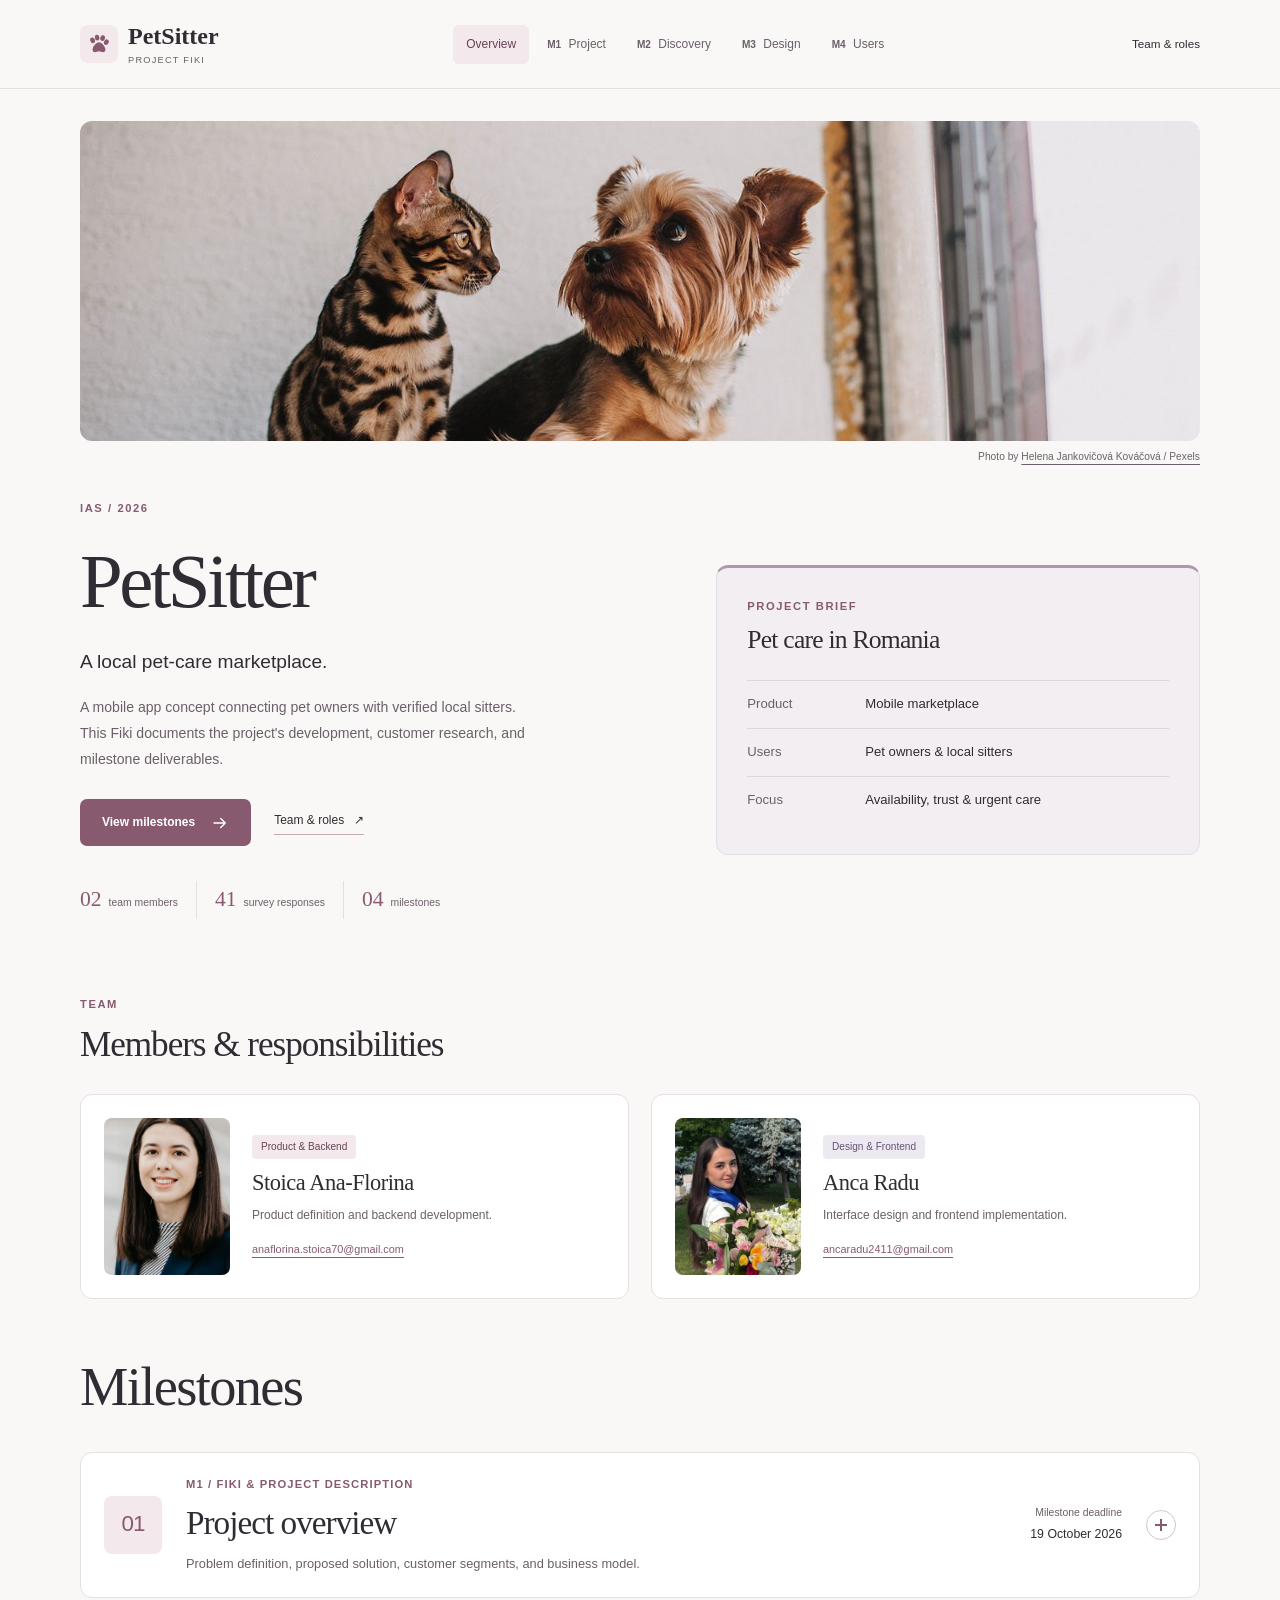
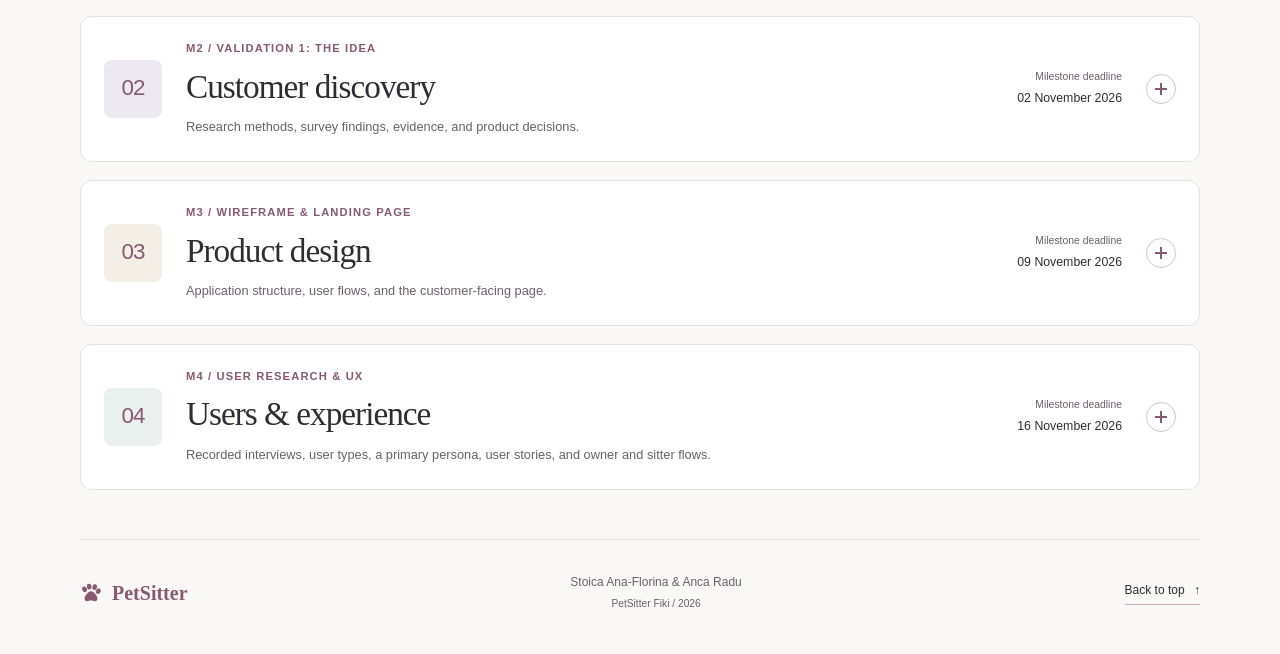
==== commit 3782cf1f: "Keep team visible and align M3 wireframes with M4 findings Co-authored-by: Copilot <223556219+Copilo" ====
--- a/index.html
+++ b/index.html
@@ -10,7 +10,7 @@
     <meta property="og:type" content="website">
     <title>PetSitter | Project Fiki</title>
     <link rel="icon" href="assets/favicon.svg" type="image/svg+xml">
-    <link rel="stylesheet" href="styles.css?v=milestone-ribbons">
+    <link rel="stylesheet" href="styles.css?v=team-and-milestones">
     <script src="script.js?v=m4-tabs" defer></script>
   </head>
   <body>
@@ -78,34 +78,33 @@
         </aside>
       </section>
 
-      <div class="fiki-note wrap"><p><strong>About this page.</strong> All milestone documentation is kept on this Fiki. The customer-facing landing page is a separate M3 deliverable.</p></div>
+      <section class="team-section wrap" id="team" aria-labelledby="team-title">
+          <div class="block-heading"><div><p class="eyebrow">Team</p><h2 id="team-title">Members &amp; responsibilities</h2></div></div>
+          <div class="team-grid">
+            <article class="team-card">
+              <div class="team-photo"><img src="assets/ana-stoica.jpg" alt="Stoica Ana-Florina" width="1280" height="719" loading="lazy"></div>
+              <div class="team-copy"><span class="role-tag">Product &amp; Backend</span><h3>Stoica Ana-Florina</h3><p>Product definition and backend development.</p><a href="mailto:anaflorina.stoica70@gmail.com">anaflorina.stoica70@gmail.com</a></div>
+            </article>
+            <article class="team-card">
+              <div class="team-photo"><img src="assets/anca-radu.jpg" alt="Anca Radu" width="1280" height="719" loading="lazy"></div>
+              <div class="team-copy"><span class="role-tag lilac">Design &amp; Frontend</span><h3>Anca Radu</h3><p>Interface design and frontend implementation.</p><a href="mailto:ancaradu2411@gmail.com">ancaradu2411@gmail.com</a></div>
+            </article>
+          </div>
+      </section>
 
       <div class="milestone-list" id="milestones">
+        <div class="milestones-heading wrap"><h2>Milestones</h2></div>
       <section class="milestone-section wrap" id="m1" data-section aria-labelledby="m1-title">
         <details class="milestone-disclosure">
           <summary class="milestone-ribbon" aria-labelledby="m1-title" aria-describedby="m1-subtitle">
             <h2 class="milestone-heading">
               <span class="chapter-number pink">01</span>
-              <span class="milestone-label"><span class="eyebrow">M1 / Fiki &amp; project description</span><span id="m1-title">Project overview</span><span class="milestone-subtitle" id="m1-subtitle">Team, problem definition, proposed solution, and business model.</span></span>
+              <span class="milestone-label"><span class="eyebrow">M1 / Fiki &amp; project description</span><span id="m1-title">Project overview</span><span class="milestone-subtitle" id="m1-subtitle">Problem definition, proposed solution, customer segments, and business model.</span></span>
               <span class="deadline">Milestone deadline<time datetime="2026-10-19">19 October 2026</time></span>
               <span class="milestone-toggle" aria-hidden="true"></span>
             </h2>
           </summary>
           <div class="milestone-content">
-        <div class="section-block" id="team">
-          <div class="block-heading"><div><p class="eyebrow">Team</p><h3>Members &amp; responsibilities</h3></div></div>
-          <div class="team-grid">
-            <article class="team-card">
-              <div class="team-photo"><img src="assets/ana-stoica.jpg" alt="Stoica Ana-Florina" width="1280" height="719" loading="lazy"></div>
-              <div class="team-copy"><span class="role-tag">Product &amp; Backend</span><h4>Stoica Ana-Florina</h4><p>Product definition and backend development.</p><a href="mailto:anaflorina.stoica70@gmail.com">anaflorina.stoica70@gmail.com</a></div>
-            </article>
-            <article class="team-card">
-              <div class="team-photo"><img src="assets/anca-radu.jpg" alt="Anca Radu" width="1280" height="719" loading="lazy"></div>
-              <div class="team-copy"><span class="role-tag lilac">Design &amp; Frontend</span><h4>Anca Radu</h4><p>Interface design and frontend implementation.</p><a href="mailto:ancaradu2411@gmail.com">ancaradu2411@gmail.com</a></div>
-            </article>
-          </div>
-        </div>
-
         <div class="two-column section-block">
           <article class="panel problem-panel"><span class="mini-label">Problem</span><h3>Finding reliable pet care</h3><p>Pet owners who travel, work long hours, or face an emergency struggle to find someone reliable to look after their animal.</p><p>Friends, Facebook groups, and word of mouth can mean a slow, unstructured search: no verified reviews, no clear prices, and no dependable way to find help at short notice.</p><div class="tag-row"><span>Short-notice availability</span><span>Trust</span><span>Pricing</span></div></article>
           <article class="panel solution-panel"><span class="mini-label">Proposed solution</span><h3>A local sitter marketplace</h3><p><strong>PetSitter</strong> is a mobile app concept connecting pet owners with local pet sitters in minutes.</p><p>Our value proposition combines local availability, trustworthy profiles, transparent prices, and protected payments.</p><p class="small-note">These are planned product capabilities, not live services on this Fiki.</p></article>
@@ -342,7 +341,7 @@
         <div class="two-column section-block">
           <article class="deliverable-card">
             <div class="deliverable-icon lilac" aria-hidden="true"><svg viewBox="0 0 48 48" fill="none" stroke="currentColor" stroke-width="1.6"><rect x="12" y="5" width="24" height="38" rx="5"/><path d="M19 11h10M18 17h12v10H18zM18 32h12M21 37h6"/></svg></div>
-            <span class="mini-label">Deliverable 01</span><h3>Application wireframes</h3><p>The product's screens, functionality, and connections between views, including the behavior of buttons and navigation.</p><ul class="pretty-list"><li>Interactive owner flow from care request to booking</li><li>Interactive sitter flow from request review to acceptance</li><li>Screen notes explain navigation and key interactions</li></ul><a class="button button-primary" href="my_wireframes.html">Open wireframe <svg class="icon" aria-hidden="true"><use href="#icon-arrow"/></svg></a>
+            <span class="mini-label">Deliverable 01</span><h3>Application wireframes</h3><p>The product's screens, functionality, and connections between views, including the behavior of buttons and navigation.</p><ul class="pretty-list"><li>Interactive owner flow from care request to booking</li><li>Interactive sitter flow from verification to payout</li><li>Revised after M4: pet-specific care, booking states, and recovery paths</li></ul><a class="button button-primary" href="my_wireframes.html?v=m4-research">Open wireframe <svg class="icon" aria-hidden="true"><use href="#icon-arrow"/></svg></a><p class="small-note"><a href="#m4-wireframe-updates">See how M4 findings changed the wireframes.</a></p>
           </article>
           <article class="deliverable-card">
             <div class="deliverable-icon pink" aria-hidden="true"><svg viewBox="0 0 48 48" fill="none" stroke="currentColor" stroke-width="1.6"><rect x="5" y="9" width="38" height="30" rx="4"/><path d="M5 17h38M10 13h2m3 0h2m3 0h2M12 24h15M12 29h10M12 34h7"/><path d="m33 26 5 4-5 4"/></svg></div>
@@ -643,9 +642,21 @@
           <div class="block-heading"><div><p class="eyebrow">Next UX iteration</p><h3>What still needs validation</h3></div></div>
           <div class="two-column">
             <article class="panel"><h4>Planned usability tasks</h4><p class="small-note">Planned, not completed. No usability results are claimed.</p><ul class="pretty-list"><li>Ask a pet owner to find suitable care for Andreea's next-day trip and explain why they trust the selected sitter.</li><li>Ask the owner to identify the total price and distinguish a pending request from a confirmed booking.</li><li>Introduce an empty result or failed payment and observe whether the owner can recover without help.</li><li>Ask a potential sitter to set availability, evaluate a request, and explain when they expect to receive payment.</li></ul><p class="small-note">Record task completion, time, errors, requests for help, and participants' explanations. Test the prototype with owners and sitters, then revise the flows.</p></article>
-            <article class="panel"><h4>Open design decisions</h4><ul class="pretty-list"><li>Request expiry and payment-window duration, including how long availability is held.</li><li>The identity-verification process and exactly what the badge communicates.</li><li>Cancellation/refund terms, dispute handling, payout timing, and escalation when completion is not confirmed.</li><li>Whether owners can complete the booking flow comfortably on a phone and how much detail they need before trusting a sitter.</li></ul><p class="small-note">These are UX and operational assumptions, not validated policies. The M3 wireframes will need to cover the screens and states documented here.</p></article>
-          </div>
-        </div>
+            <article class="panel"><h4>Open design decisions</h4><ul class="pretty-list"><li>Request expiry and payment-window duration, including how long availability is held.</li><li>The identity-verification process and exactly what the badge communicates.</li><li>Cancellation/refund terms, dispute handling, payout timing, and escalation when completion is not confirmed.</li><li>Whether owners can complete the booking flow comfortably on a phone and how much detail they need before trusting a sitter.</li></ul><p class="small-note">The updated wireframes illustrate these states; policy details and usability still need validation.</p></article>
+          </div>
+        </div>
+        <details class="m4-fold section-block" id="m4-wireframe-updates">
+          <summary><h3 class="m4-fold-heading"><span><span class="mini-label">M3 revisited after M4</span>Wireframe changes from our findings</span><span class="details-toggle" aria-hidden="true">+</span></h3></summary>
+          <div class="m4-fold-content">
+            <p class="section-intro">We reviewed the original M3 screens against the recorded interviews and proposed M4 flows, then updated the same clickable wireframe. These are prototype revisions, not completed usability tests or live services.</p>
+            <div class="research-links">
+              <article><span class="mini-label">Anda / Urgent care</span><h4>Make urgency and unsuccessful searches explicit</h4><p>The urgent path now collects a required care window instead of skipping straight to results. Empty results, declined requests, and expiry preserve the owner's care requirements and offer a deliberate retry.</p><a href="my_wireframes.html?v=m4-research#o-request">Request details</a> &middot; <a href="my_wireframes.html?v=m4-research#o-empty">No-match screen</a></article>
+              <article><span class="mini-label">Aida &amp; Raul / Different care needs</span><h4>Match the pet, not just the location</h4><p>Dog, cat, and bird examples have different service options and care instructions. Quiet care, no other animals, relevant experience, and species-specific reviews now appear in search and sitter profiles.</p><a href="my_wireframes.html?v=m4-research#o-results">Matching criteria</a> &middot; <a href="my_wireframes.html?v=m4-research#o-pet">Pet care profile</a></article>
+              <article><span class="mini-label">M4 stories &amp; UC-01 / Trust and booking</span><h4>Separate a request from confirmed care</h4><p>Care details are shared for sitter review before acceptance. The revised sequence is request, sitter acceptance, payment, then confirmation. Failed and uncertain payments have separate recovery states; ID verification is not presented as proof of care expertise.</p><a href="my_wireframes.html?v=m4-research#o-pending">Pending request</a> &middot; <a href="my_wireframes.html?v=m4-research#o-payment">Payment recovery</a></article>
+              <article><span class="mini-label">M4 stories &amp; UC-03/04 / Sitter flow</span><h4>Show verification, completion, and payout separately</h4><p>Submitting an ID no longer implies approval. Verification can remain pending or need correction. Care completion and unresolved issues are separate from reviews, and payout screens distinguish pending, processing, paid, and failed transfers.</p><a href="my_wireframes.html?v=m4-research#s-verification">Verification status</a> &middot; <a href="my_wireframes.html?v=m4-research#s-payout">Payout states</a></article>
+            </div>
+          </div>
+        </details>
         <div class="next-chapter"><span class="next-chapter-mark" aria-hidden="true">M5+</span><div><h3>Future milestones</h3><p>Additional deliverables and supporting evidence will be documented on this page.</p></div></div>
         </div>
           </div>
--- a/styles.css
+++ b/styles.css
@@ -90,14 +90,16 @@
 .project-summary dl > div { display: grid; grid-template-columns: 100px minmax(0, 1fr); gap: 18px; padding: 12px 0; border-top: 1px solid #ded5df; }
 .project-summary dt { color: var(--muted); }
 .project-summary dd { margin: 0; font-weight: 500; }
-.fiki-note { padding: 16px 21px; border-left: 3px solid #b9a2b3; background: #f1edef; color: var(--muted); font-size: .77rem; }
-.fiki-note strong { color: var(--ink); }
+.team-section { padding-top: 12px; }
+.team-section h2 { font-size: clamp(1.7rem, 3vw, 2.2rem); }
 
 .block-heading { display: flex; align-items: end; justify-content: space-between; gap: 25px; margin-bottom: 28px; }
 .three-column { display: grid; grid-template-columns: repeat(3, minmax(0, 1fr)); gap: 18px; }
 .badge { border: 1px solid #94758425; border-radius: 999px; padding: 4px 8px; color: #675160; font-size: .58rem; line-height: 1.5; background: #fffdfa60; }
 
-.milestone-list { padding-top: 40px; }
+.milestone-list { padding-top: 56px; }
+.milestones-heading { margin-bottom: 22px; }
+.milestones-heading h2 { font-size: clamp(2.4rem, 5vw, 3.4rem); }
 .milestone-section { padding-block: 9px; }
 .milestone-ribbon { display: block; border: 1px solid var(--line); border-radius: var(--radius); background: var(--white); transition: background .2s, border-color .2s; }
 .milestone-ribbon:hover { background: #f6f1f4; border-color: #b297aa; }
@@ -128,7 +130,7 @@
 .team-copy { min-width: 0; }
 .role-tag { display: inline-block; padding: 3px 9px; margin-bottom: 9px; border-radius: 4px; color: var(--rose-dark); background: var(--pink); font-size: .63rem; }
 .role-tag.lilac { background: var(--lilac); color: #685179; }
-.team-copy h4 { margin-bottom: 8px; font-family: var(--serif); font-size: 1.4rem; font-weight: 400; line-height: 1.3; }
+.team-copy h3 { margin-bottom: 8px; font-family: var(--serif); font-size: 1.4rem; font-weight: 400; line-height: 1.3; }
 .team-copy p { margin-bottom: 9px; color: var(--muted); font-size: .75rem; }
 .team-copy a { color: var(--rose); font-size: .68rem; overflow-wrap: anywhere; }
 .panel { padding: 30px; background: var(--white); border: 1px solid var(--line); border-radius: var(--radius); }
@@ -382,7 +384,7 @@
   .team-card { padding: 20px; gap: 17px; }
   .team-photo, .team-photo img { width: 100px; }
   .team-photo img { height: 135px; }
-  .team-copy h4 { font-size: 1.25rem; }
+  .team-copy h3 { font-size: 1.25rem; }
   .team-copy a { font-size: .64rem; }
 }
 @media (max-width: 800px) {
@@ -401,7 +403,7 @@
   .team-card { align-items: start; flex-direction: column; }
   .team-photo { width: 100%; max-width: 150px; margin-inline: auto; }
   .team-photo img { width: 150px; height: 170px; }
-  .team-copy h4 { font-size: 1.45rem; }
+  .team-copy h3 { font-size: 1.45rem; }
   .team-copy a { font-size: .72rem; }
   .feature-grid { grid-template-columns: repeat(2, minmax(0, 1fr)); }
   .three-column, .evidence-grid { gap: 12px; }
@@ -445,8 +447,7 @@
   .hero-facts > span { padding-inline: 12px; }
   .hero-facts strong { font-size: 1.3rem; }
   .project-summary dl > div { grid-template-columns: 88px minmax(0, 1fr); gap: 14px; }
-  .fiki-note { padding: 15px 18px; font-size: .73rem; }
-  .milestone-list { padding-top: 28px; }
+  .milestone-list { padding-top: 42px; }
   .two-column, .team-grid, .three-column, .evidence-grid, .finding-highlights, .results-grid { grid-template-columns: 1fr; }
   .milestone-heading { grid-template-columns: auto minmax(0, 1fr) auto; gap: 12px; padding: 18px 15px; font-size: 1.3rem; }
   .chapter-number { width: 46px; height: 46px; font-size: 1.2rem; border-radius: 7px; }
@@ -464,7 +465,7 @@
   .team-card { flex-direction: row; align-items: center; padding: 20px 17px; gap: 19px; }
   .team-photo { width: 94px; margin: 0; }
   .team-photo img { width: 94px; height: 132px; }
-  .team-copy h4 { font-size: 1.25rem; }
+  .team-copy h3 { font-size: 1.25rem; }
   .team-copy a { font-size: .65rem; }
   .panel, .audience-card { padding: 25px; }
   .feature-grid { gap: 12px; }
@@ -543,7 +544,7 @@
   .hero-facts > span { padding-inline: 8px; font-size: .6rem; }
   .team-card { gap: 14px; }
   .team-photo, .team-photo img { width: 76px; }
-  .team-copy h4 { font-size: 1.15rem; }
+  .team-copy h3 { font-size: 1.15rem; }
   .feature-grid { grid-template-columns: 1fr; }
   .user-type-card { align-items: center; flex-direction: row; gap: 12px; padding: 16px; }
   .user-type-card > img { width: 64px; height: 64px; }
@@ -562,7 +563,6 @@
   .hero h1 { font-size: 36pt; }
   .hero-facts { margin-top: 15px; }
   .project-summary { margin-top: 20px; break-inside: avoid; }
-  .fiki-note { margin-bottom: 25px; }
   .milestone-list { padding-top: 0; }
   .milestone-section { break-before: page; }
   .milestone-heading { margin-top: 10px; break-inside: avoid; }
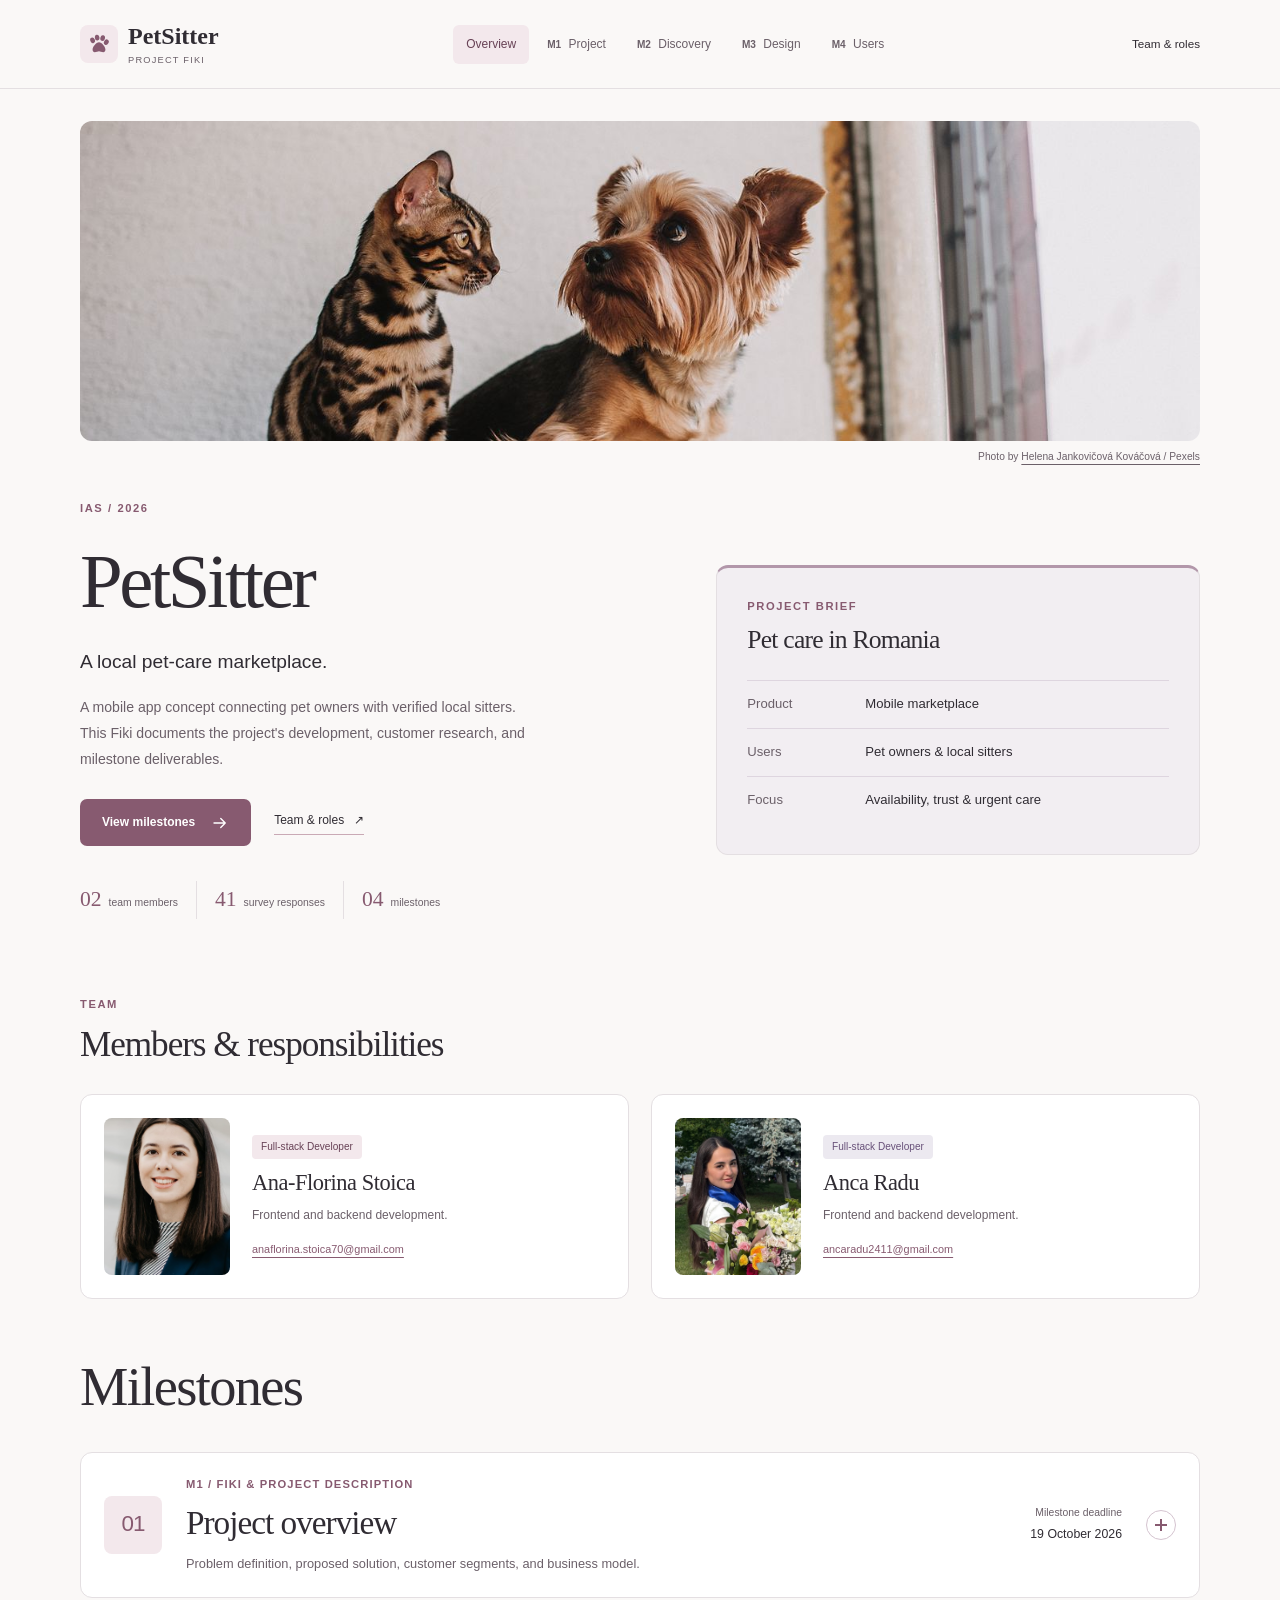
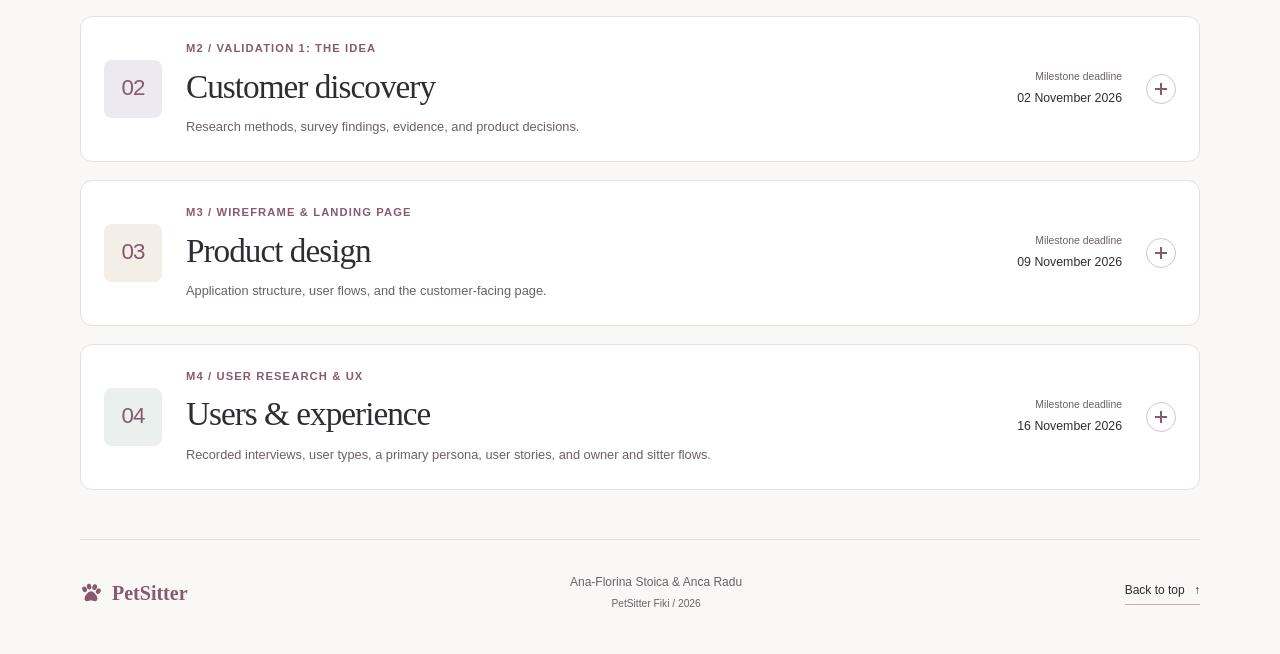
==== commit 70743766: "Update team roles and clarify informal discovery conversations Co-authored-by: Copilot <223556219+Co" ====
--- a/index.html
+++ b/index.html
@@ -82,12 +82,12 @@
           <div class="block-heading"><div><p class="eyebrow">Team</p><h2 id="team-title">Members &amp; responsibilities</h2></div></div>
           <div class="team-grid">
             <article class="team-card">
-              <div class="team-photo"><img src="assets/ana-stoica.jpg" alt="Stoica Ana-Florina" width="1280" height="719" loading="lazy"></div>
-              <div class="team-copy"><span class="role-tag">Product &amp; Backend</span><h3>Stoica Ana-Florina</h3><p>Product definition and backend development.</p><a href="mailto:anaflorina.stoica70@gmail.com">anaflorina.stoica70@gmail.com</a></div>
+              <div class="team-photo"><img src="assets/ana-stoica.jpg" alt="Ana-Florina Stoica" width="1280" height="719" loading="lazy"></div>
+              <div class="team-copy"><span class="role-tag">Full-stack Developer</span><h3>Ana-Florina Stoica</h3><p>Frontend and backend development.</p><a href="mailto:anaflorina.stoica70@gmail.com">anaflorina.stoica70@gmail.com</a></div>
             </article>
             <article class="team-card">
               <div class="team-photo"><img src="assets/anca-radu.jpg" alt="Anca Radu" width="1280" height="719" loading="lazy"></div>
-              <div class="team-copy"><span class="role-tag lilac">Design &amp; Frontend</span><h3>Anca Radu</h3><p>Interface design and frontend implementation.</p><a href="mailto:ancaradu2411@gmail.com">ancaradu2411@gmail.com</a></div>
+              <div class="team-copy"><span class="role-tag lilac">Full-stack Developer</span><h3>Anca Radu</h3><p>Frontend and backend development.</p><a href="mailto:ancaradu2411@gmail.com">ancaradu2411@gmail.com</a></div>
             </article>
           </div>
       </section>
@@ -173,7 +173,7 @@
             </h2>
           </summary>
           <div class="milestone-content">
-        <div class="research-intro"><p>Before building the solution, we needed to understand the problem. Our customer discovery explored how people find pet care, where that process breaks down, and what would make them trust someone new.</p><p class="small-note">Research team: Stoica Ana-Florina &amp; Anca Radu.</p></div>
+        <div class="research-intro"><p>Before building the solution, we needed to understand the problem. Our customer discovery explored how people find pet care, where that process breaks down, and what would make them trust someone new.</p><p class="small-note">Research team: Ana-Florina Stoica &amp; Anca Radu.</p></div>
 
         <article class="origin-story section-block">
           <div class="story-label">Research context</div>
@@ -183,7 +183,7 @@
         <div class="section-block">
           <div class="block-heading"><div><p class="eyebrow">Methodology</p><h3>Customer discovery plan</h3></div></div>
           <div class="discovery-steps">
-            <article><span class="step-number">1</span><h4>Problem interviews</h4><p>Use informal phone and WhatsApp conversations to explore frustrations, fears, and existing workarounds without starting with a sales pitch.</p><span class="step-label">Qualitative research</span></article>
+            <article><span class="step-number">1</span><h4>Informal conversations</h4><p>Use informal phone and WhatsApp conversations to explore frustrations, fears, and existing workarounds without starting with a sales pitch.</p><span class="step-label">Qualitative research</span></article>
             <article><span class="step-number">2</span><h4>Polls &amp; online survey</h4><p>Use community questions and polls, then a Google Forms survey, to see whether the same needs appear in a wider group.</p><span class="step-label">Quantitative research</span></article>
             <article><span class="step-number">3</span><h4>Product refinement &amp; pilot</h4><p>Use the findings to prioritize the concept. Next, test real bookings and payments with a small, manually matched pilot.</p><span class="step-label">Next step / not yet completed</span></article>
           </div>
@@ -196,8 +196,8 @@
             <article class="small-card"><span class="mini-label">Secondary segment / potential sitters</span><h4>Students &amp; freelancers</h4><p>We reached potential sitters through student WhatsApp groups and our extended network to understand interest in flexible pet-care work.</p><p>Those conversations also explored trust, responsibilities, and concerns about receiving payment.</p></article>
           </div>
           <div class="research-counts">
-            <div><strong>12</strong><span>owner conversations</span><small>Team-reported</small></div>
-            <div><strong>5</strong><span>potential sitter conversations</span><small>Team-reported</small></div>
+            <div><strong>12</strong><span>informal conversations with owners</span><small>Team-reported</small></div>
+            <div><strong>5</strong><span>informal conversations with potential sitters</span><small>Team-reported</small></div>
             <div><strong>3</strong><span>community polls</span><small>Team-reported; one open-question post attached</small></div>
             <div><strong>41</strong><span>survey responses</span><small>Shown in the attached result charts</small></div>
           </div>
@@ -205,7 +205,7 @@
         </div>
 
         <details class="question-list section-block" open>
-          <summary><span><span class="eyebrow">Research questions</span><span class="details-title">Interview &amp; survey topics</span></span><span class="details-toggle" aria-hidden="true">+</span></summary>
+          <summary><span><span class="eyebrow">Research questions</span><span class="details-title">Conversation &amp; survey topics</span></span><span class="details-toggle" aria-hidden="true">+</span></summary>
           <div class="details-content">
             <p>The questionnaire and informal conversations explored the following topics. The survey asks about absences of <strong>more than 3 hours</strong>.</p>
             <ol>
@@ -307,7 +307,7 @@
         </div>
 
         <aside class="evidence-note section-block" aria-labelledby="evidence-note-title">
-          <span class="note-symbol" aria-hidden="true">i</span><div><h3 id="evidence-note-title">Evidence coverage</h3><p>The team also reported dogs at <strong>58.5%</strong> and cats at approximately <strong>29.3%</strong> of the pet-owner sample, and positive interest from all <strong>5 potential sitters</strong>, who wanted secure payment. The pet-type chart and some interview records remain separate M4 materials.</p><p>The 12 owner conversations, 5 sitter conversations, and 3 polls are team-reported totals. The gallery includes two owner conversations, an example of community outreach, and the questionnaire. The three recorded face-to-face interviews are documented in the M4 section below.</p></div>
+          <span class="note-symbol" aria-hidden="true">i</span><div><h3 id="evidence-note-title">Evidence coverage</h3><p>The team also reported dogs at <strong>58.5%</strong> and cats at approximately <strong>29.3%</strong> of the pet-owner sample, and positive interest from all <strong>5 potential sitters</strong>, who wanted secure payment. The pet-type chart and complete conversation records are not included in the evidence gallery.</p><p>The 12 informal conversations with owners, 5 informal conversations with potential sitters, and 3 polls are team-reported totals. The gallery includes examples from two owner conversations, an example of community outreach, and the questionnaire. The three recorded face-to-face interviews are documented in the M4 section below.</p></div>
         </aside>
 
         <div class="section-block">
@@ -398,7 +398,7 @@
         <details class="m4-fold section-block" id="m4-research">
           <summary><h3 class="m4-fold-heading"><span><span class="mini-label">From discovery to design</span>Research basis &amp; assumptions</span><span class="details-toggle" aria-hidden="true">+</span></h3></summary>
           <div class="m4-fold-content">
-          <p class="section-intro">We prioritize the owner persona because M2 contains 41 owner survey responses. Sitter needs are included in the stories and flows, but rely on five team-reported conversations with limited attached evidence. The survey supports the needs below; it does not prove that they all describe the same individual.</p>
+          <p class="section-intro">We prioritize the owner persona because M2 contains 41 owner survey responses. Sitter needs are included in the stories and flows, but rely on five team-reported informal conversations with limited attached evidence. The survey supports the needs below; it does not prove that they all describe the same individual.</p>
           <div class="research-links">
             <article><span class="mini-label">Availability</span><h4>61% struggle with short notice</h4><p>Put dates and urgent availability in the search flow. Show no-match and declined-request states rather than implying guaranteed care.</p><a href="#result-challenges">M2: care challenges</a><span class="research-map">US-01, US-06 / UC-01, UC-02</span></article>
             <article><span class="mini-label">Trust</span><h4>43.9% distrust unfamiliar sitters</h4><p>Make profile verification and genuine reviews easy to inspect. Offer a conversation before booking without implying an ID check proves care expertise.</p><a href="#result-challenges">M2: trust concerns</a><span class="research-map">US-02, US-04 / UC-01</span></article>
@@ -665,7 +665,7 @@
       </div>
     </main>
 
-    <footer class="site-footer wrap"><a class="brand footer-brand" href="#overview"><svg class="icon" aria-hidden="true"><use href="#icon-paw"/></svg><span>PetSitter</span></a><p>Stoica Ana-Florina &amp; Anca Radu<br><span>PetSitter Fiki / 2026</span></p><a class="text-link" href="#overview">Back to top <span aria-hidden="true">&#8593;</span></a></footer>
+    <footer class="site-footer wrap"><a class="brand footer-brand" href="#overview"><svg class="icon" aria-hidden="true"><use href="#icon-paw"/></svg><span>PetSitter</span></a><p>Ana-Florina Stoica &amp; Anca Radu<br><span>PetSitter Fiki / 2026</span></p><a class="text-link" href="#overview">Back to top <span aria-hidden="true">&#8593;</span></a></footer>
 
     <dialog class="evidence-dialog" id="evidence-dialog" aria-labelledby="evidence-title">
       <div class="dialog-toolbar"><h2 id="evidence-title">Research evidence</h2><button class="dialog-close" type="button" aria-label="Close evidence viewer">Close <span aria-hidden="true">&times;</span></button></div>
